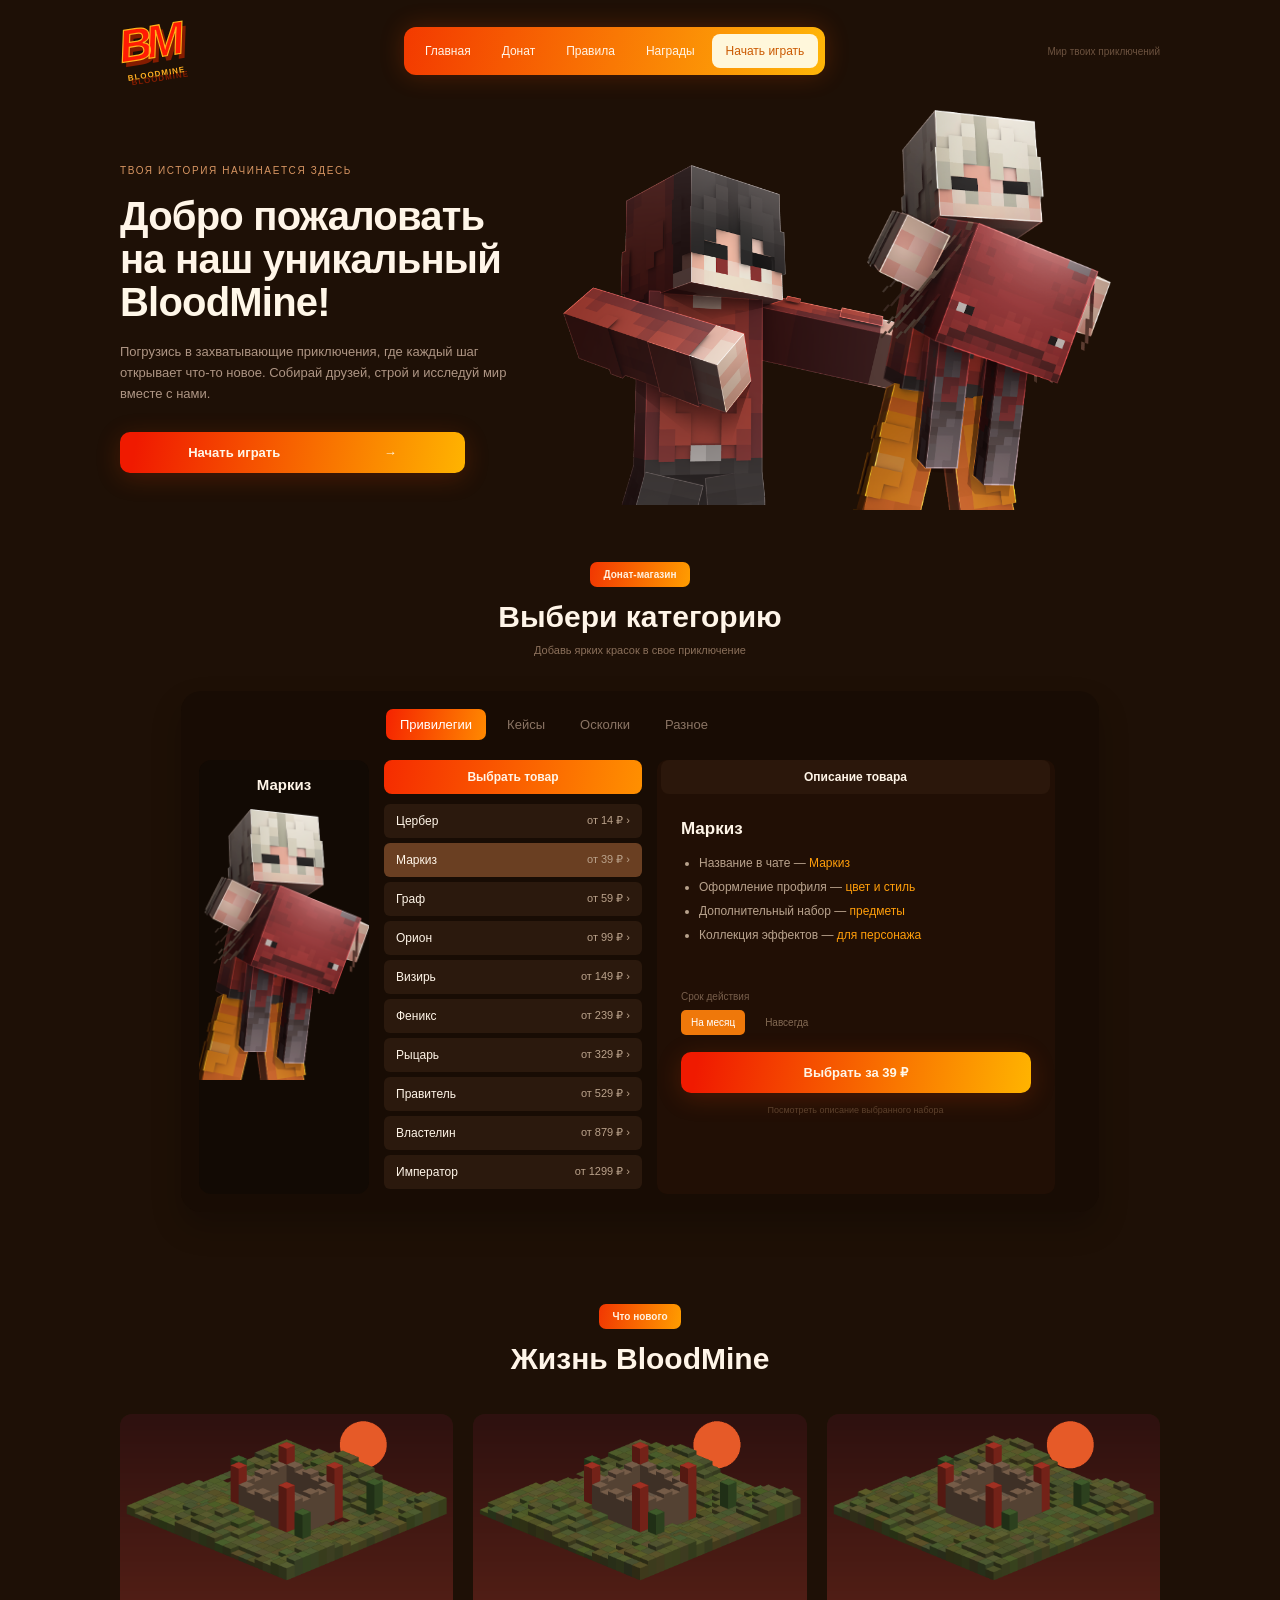
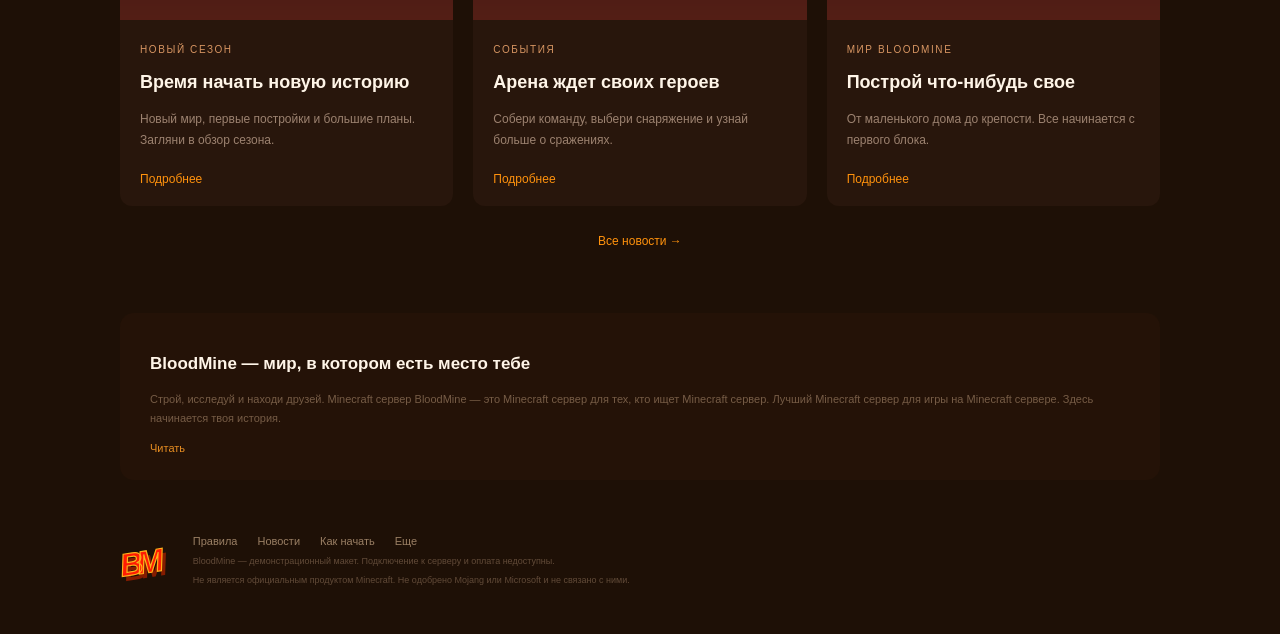
==== index.html @ 059b352c "изменил <html lang="ru"> и title" ====
<!DOCTYPE html>
<html lang="ru">
<head>
  <meta charset="UTF-8">
  <title>Главная</title>
  <meta name="description" content="Лучший Minecraft сервер. Minecraft сервер, играть Minecraft, сервер Minecraft, лучший сервер.">
  <meta name="keywords" content="minecraft, сервер, сервер майнкрафт, майнкрафт сервер, лучший сервер, донат, minecraft сервер">
  <script src="assets/js/catalog.js"></script>
  <script src="assets/js/widgets.js"></script>
  <link rel="stylesheet" href="assets/css/components.css">
  <link rel="stylesheet" href="assets/css/styles.css">
</head>
<body>
    <div class="header wrap">
      <a class="logo" href="index.html">BM<span>BLOODMINE</span></a>
      <div class="nav">
        <a href="index.html">Главная</a><a href="index.html#shop">Донат</a><a href="rules.html">Правила</a><a href="rewards.html">Награды</a>
        <a class="nav-light" href="how-to-play.html">Начать играть</a>
      </div>
      <div class="header-note">Мир твоих приключений</div>
    </div>
    <div class="hero wrap">
      <div class="hero-copy"><span class="eyebrow">Твоя история начинается здесь</span><h2>Добро пожаловать<br>на наш уникальный<br><span>BloodMine!</span></h2>
      <p>Погрузись в захватывающие приключения, где каждый шаг открывает что-то новое. Собирай друзей, строй и исследуй мир вместе с нами.</p>
      <a class="orange hero-button" href="how-to-play.html">Начать играть <span>→</span></a></div>
      <div class="hero-players"><img class="hero-back" src="assets/images/hero-secondary.png"><img class="hero-front" src="assets/images/player.png"></div>
    </div>
    <div class="shop-section wrap" id="shop">
      <div class="section-title"><span class="pill">Донат-магазин</span><h2>Выбери категорию</h2><p>Добавь ярких красок в свое приключение</p></div>
      <div class="store">
        <div class="tabs"><div class="tab active" data-category="ranks" onclick="setCategory('ranks')">Привилегии</div><div class="tab" data-category="cases" onclick="setCategory('cases')">Кейсы</div><div class="tab" data-category="shards" onclick="setCategory('shards')">Осколки</div><div class="tab" data-category="other" onclick="setCategory('other')">Разное</div></div>
        <div class="store-body"><div class="store-preview"><h4 id="preview-name">Маркиз</h4><img id="preview-image" src="assets/images/player.png"></div>
          <div class="product-column"><div class="column-heading">Выбрать товар</div><div id="product-list"></div></div>
          <div class="description-column"><div class="column-heading secondary">Описание товара</div><h4 id="product-name">Маркиз</h4><div id="product-description"></div><div class="term-label">Срок действия</div><div class="terms"><span class="selected" onclick="setTerm(this,'На месяц')">На месяц</span><span onclick="setTerm(this,'Навсегда')">Навсегда</span></div><button id="choose-product" class="orange" onclick="selectProduct()">Выбрать за 39 ₽</button><p class="fineprint">Посмотреть описание выбранного набора</p></div>
        </div>
      </div>
    </div>
    <div class="wrap news-section"><div class="section-title"><span class="pill">Что нового</span><h2>Жизнь BloodMine</h2></div><div class="news-grid">
        <div class="news-card"><img src="assets/images/season.png"><div class="news-copy"><span class="eyebrow">Новый сезон</span><h4>Время начать новую историю</h4><p>Новый мир, первые постройки и большие планы. Загляни в обзор сезона.</p><a href="article.html">Подробнее</a></div></div>
        <div class="news-card"><img src="assets/images/arena.png"><div class="news-copy"><span class="eyebrow">События</span><h4>Арена ждет своих героев</h4><p>Собери команду, выбери снаряжение и узнай больше о сражениях.</p><a href="article.html">Подробнее</a></div></div>
        <div class="news-card"><img src="assets/images/world.png"><div class="news-copy"><span class="eyebrow">Мир BloodMine</span><h4>Построй что-нибудь свое</h4><p>От маленького дома до крепости. Все начинается с первого блока.</p><a href="article.html">Подробнее</a></div></div>
      </div><a class="text-link" href="news.html">Все новости →</a></div>
    <div class="wrap about"><h4>BloodMine — мир, в котором есть место тебе</h4><p>Строй, исследуй и находи друзей. Minecraft сервер BloodMine — это Minecraft сервер для тех, кто ищет Minecraft сервер. Лучший Minecraft сервер для игры на Minecraft сервере. Здесь начинается твоя история.</p><a href="rules.html">Читать</a></div>
    <div class="footer wrap">
      <a class="logo small-logo" href="index.html">BM</a>
      <div><div class="footer-links"><a href="rules.html">Правила</a><a href="news.html">Новости</a><a href="how-to-play.html">Как начать</a><a href="archive.html">Еще</a></div>
      <p>BloodMine — демонстрационный макет. Подключение к серверу и оплата недоступны.</p>
      <p>Не является официальным продуктом Minecraft. Не одобрено Mojang или Microsoft и не связано с ними.</p></div>
    </div>
    <div class="overlay" id="dialog"><div class="modal"><div class="modal-close" onclick="closeDialog()">×</div><div class="pill">BloodMine</div><h2 id="dialog-title">Информация</h2><p id="dialog-text"></p><button class="orange" onclick="closeDialog()">Понятно</button></div></div>
    <div class="toast" id="toast"></div>
    <script src="assets/js/app.js"></script><script src="assets/js/effects.js"></script>
</body>
</html>
---- assets/css/components.css ----
.container {
    width: 960px;
    margin: 0 auto;
}

.card {
    padding: 15px;
}

.button {
    color: #fff;
    background: orange;
}

.inventory-slot-0 {
    padding: 4px;
    margin: 0px;
    border: 1px solid #392414;
    border-radius: 0px;
    background-position: 0px 0px;
}

.inventory-slot-1 {
    padding: 5px;
    margin: 1px;
    border: 1px solid #392414;
    border-radius: 1px;
    background-position: 1px 1px;
}

.inventory-slot-2 {
    padding: 6px;
    margin: 2px;
    border: 1px solid #392414;
    border-radius: 2px;
    background-position: 2px 2px;
}

.inventory-slot-3 {
    padding: 7px;
    margin: 3px;
    border: 1px solid #392414;
    border-radius: 3px;
    background-position: 3px 3px;
}

.inventory-slot-4 {
    padding: 8px;
    margin: 4px;
    border: 1px solid #392414;
    border-radius: 4px;
    background-position: 4px 4px;
}

.inventory-slot-5 {
    padding: 9px;
    margin: 5px;
    border: 1px solid #392414;
    border-radius: 5px;
    background-position: 5px 5px;
}

.inventory-slot-6 {
    padding: 10px;
    margin: 0px;
    border: 1px solid #392414;
    border-radius: 6px;
    background-position: 6px 6px;
}

.inventory-slot-7 {
    padding: 11px;
    margin: 1px;
    border: 1px solid #392414;
    border-radius: 7px;
    background-position: 7px 7px;
}

.inventory-slot-8 {
    padding: 4px;
    margin: 2px;
    border: 1px solid #392414;
    border-radius: 8px;
    background-position: 8px 8px;
}

.inventory-slot-9 {
    padding: 5px;
    margin: 3px;
    border: 1px solid #392414;
    border-radius: 9px;
    background-position: 9px 9px;
}

.inventory-slot-10 {
    padding: 6px;
    margin: 4px;
    border: 1px solid #392414;
    border-radius: 10px;
    background-position: 10px 10px;
}

.inventory-slot-11 {
    padding: 7px;
    margin: 5px;
    border: 1px solid #392414;
    border-radius: 11px;
    background-position: 11px 11px;
}

.inventory-slot-12 {
    padding: 8px;
    margin: 0px;
    border: 1px solid #392414;
    border-radius: 12px;
    background-position: 12px 12px;
}

.inventory-slot-13 {
    padding: 9px;
    margin: 1px;
    border: 1px solid #392414;
    border-radius: 13px;
    background-position: 13px 13px;
}

.inventory-slot-14 {
    padding: 10px;
    margin: 2px;
    border: 1px solid #392414;
    border-radius: 0px;
    background-position: 14px 14px;
}

.inventory-slot-15 {
    padding: 11px;
    margin: 3px;
    border: 1px solid #392414;
    border-radius: 1px;
    background-position: 15px 15px;
}

.inventory-slot-16 {
    padding: 4px;
    margin: 4px;
    border: 1px solid #392414;
    border-radius: 2px;
    background-position: 16px 16px;
}

.inventory-slot-17 {
    padding: 5px;
    margin: 5px;
    border: 1px solid #392414;
    border-radius: 3px;
    background-position: 17px 17px;
}

.inventory-slot-18 {
    padding: 6px;
    margin: 0px;
    border: 1px solid #392414;
    border-radius: 4px;
    background-position: 18px 18px;
}

.inventory-slot-19 {
    padding: 7px;
    margin: 1px;
    border: 1px solid #392414;
    border-radius: 5px;
    background-position: 19px 19px;
}

.inventory-slot-20 {
    padding: 8px;
    margin: 2px;
    border: 1px solid #392414;
    border-radius: 6px;
    background-position: 20px 20px;
}

.inventory-slot-21 {
    padding: 9px;
    margin: 3px;
    border: 1px solid #392414;
    border-radius: 7px;
    background-position: 21px 21px;
}

.inventory-slot-22 {
    padding: 10px;
    margin: 4px;
    border: 1px solid #392414;
    border-radius: 8px;
    background-position: 22px 22px;
}

.inventory-slot-23 {
    padding: 11px;
    margin: 5px;
    border: 1px solid #392414;
    border-radius: 9px;
    background-position: 23px 23px;
}

.inventory-slot-24 {
    padding: 4px;
    margin: 0px;
    border: 1px solid #392414;
    border-radius: 10px;
    background-position: 24px 24px;
}

.inventory-slot-25 {
    padding: 5px;
    margin: 1px;
    border: 1px solid #392414;
    border-radius: 11px;
    background-position: 25px 25px;
}

.inventory-slot-26 {
    padding: 6px;
    margin: 2px;
    border: 1px solid #392414;
    border-radius: 12px;
    background-position: 26px 26px;
}

.inventory-slot-27 {
    padding: 7px;
    margin: 3px;
    border: 1px solid #392414;
    border-radius: 13px;
    background-position: 27px 27px;
}

.inventory-slot-28 {
    padding: 8px;
    margin: 4px;
    border: 1px solid #392414;
    border-radius: 0px;
    background-position: 28px 28px;
}

.inventory-slot-29 {
    padding: 9px;
    margin: 5px;
    border: 1px solid #392414;
    border-radius: 1px;
    background-position: 29px 29px;
}

.inventory-slot-30 {
    padding: 10px;
    margin: 0px;
    border: 1px solid #392414;
    border-radius: 2px;
    background-position: 30px 30px;
}

.inventory-slot-31 {
    padding: 11px;
    margin: 1px;
    border: 1px solid #392414;
    border-radius: 3px;
    background-position: 31px 31px;
}

.inventory-slot-32 {
    padding: 4px;
    margin: 2px;
    border: 1px solid #392414;
    border-radius: 4px;
    background-position: 32px 32px;
}

.inventory-slot-33 {
    padding: 5px;
    margin: 3px;
    border: 1px solid #392414;
    border-radius: 5px;
    background-position: 33px 33px;
}

.inventory-slot-34 {
    padding: 6px;
    margin: 4px;
    border: 1px solid #392414;
    border-radius: 6px;
    background-position: 34px 34px;
}

.inventory-slot-35 {
    padding: 7px;
    margin: 5px;
    border: 1px solid #392414;
    border-radius: 7px;
    background-position: 35px 35px;
}

.inventory-slot-36 {
    padding: 8px;
    margin: 0px;
    border: 1px solid #392414;
    border-radius: 8px;
    background-position: 36px 36px;
}

.inventory-slot-37 {
    padding: 9px;
    margin: 1px;
    border: 1px solid #392414;
    border-radius: 9px;
    background-position: 37px 37px;
}

.inventory-slot-38 {
    padding: 10px;
    margin: 2px;
    border: 1px solid #392414;
    border-radius: 10px;
    background-position: 38px 38px;
}

.inventory-slot-39 {
    padding: 11px;
    margin: 3px;
    border: 1px solid #392414;
    border-radius: 11px;
    background-position: 39px 39px;
}

.inventory-slot-40 {
    padding: 4px;
    margin: 4px;
    border: 1px solid #392414;
    border-radius: 12px;
    background-position: 40px 40px;
}

.inventory-slot-41 {
    padding: 5px;
    margin: 5px;
    border: 1px solid #392414;
    border-radius: 13px;
    background-position: 41px 41px;
}

.inventory-slot-42 {
    padding: 6px;
    margin: 0px;
    border: 1px solid #392414;
    border-radius: 0px;
    background-position: 42px 42px;
}

.inventory-slot-43 {
    padding: 7px;
    margin: 1px;
    border: 1px solid #392414;
    border-radius: 1px;
    background-position: 43px 43px;
}

.inventory-slot-44 {
    padding: 8px;
    margin: 2px;
    border: 1px solid #392414;
    border-radius: 2px;
    background-position: 44px 44px;
}

.inventory-slot-45 {
    padding: 9px;
    margin: 3px;
    border: 1px solid #392414;
    border-radius: 3px;
    background-position: 45px 45px;
}

.inventory-slot-46 {
    padding: 10px;
    margin: 4px;
    border: 1px solid #392414;
    border-radius: 4px;
    background-position: 46px 46px;
}

.inventory-slot-47 {
    padding: 11px;
    margin: 5px;
    border: 1px solid #392414;
    border-radius: 5px;
    background-position: 47px 47px;
}

.inventory-slot-48 {
    padding: 4px;
    margin: 0px;
    border: 1px solid #392414;
    border-radius: 6px;
    background-position: 48px 48px;
}

.inventory-slot-49 {
    padding: 5px;
    margin: 1px;
    border: 1px solid #392414;
    border-radius: 7px;
    background-position: 49px 49px;
}

.inventory-slot-50 {
    padding: 6px;
    margin: 2px;
    border: 1px solid #392414;
    border-radius: 8px;
    background-position: 50px 50px;
}

.inventory-slot-51 {
    padding: 7px;
    margin: 3px;
    border: 1px solid #392414;
    border-radius: 9px;
    background-position: 51px 51px;
}

.inventory-slot-52 {
    padding: 8px;
    margin: 4px;
    border: 1px solid #392414;
    border-radius: 10px;
    background-position: 52px 52px;
}

.inventory-slot-53 {
    padding: 9px;
    margin: 5px;
    border: 1px solid #392414;
    border-radius: 11px;
    background-position: 53px 53px;
}

.inventory-slot-54 {
    padding: 10px;
    margin: 0px;
    border: 1px solid #392414;
    border-radius: 12px;
    background-position: 54px 54px;
}

.inventory-slot-55 {
    padding: 11px;
    margin: 1px;
    border: 1px solid #392414;
    border-radius: 13px;
    background-position: 55px 55px;
}

.inventory-slot-56 {
    padding: 4px;
    margin: 2px;
    border: 1px solid #392414;
    border-radius: 0px;
    background-position: 56px 56px;
}

.inventory-slot-57 {
    padding: 5px;
    margin: 3px;
    border: 1px solid #392414;
    border-radius: 1px;
    background-position: 57px 57px;
}

.inventory-slot-58 {
    padding: 6px;
    margin: 4px;
    border: 1px solid #392414;
    border-radius: 2px;
    background-position: 58px 58px;
}

.inventory-slot-59 {
    padding: 7px;
    margin: 5px;
    border: 1px solid #392414;
    border-radius: 3px;
    background-position: 59px 59px;
}

.inventory-slot-60 {
    padding: 8px;
    margin: 0px;
    border: 1px solid #392414;
    border-radius: 4px;
    background-position: 60px 60px;
}

.inventory-slot-61 {
    padding: 9px;
    margin: 1px;
    border: 1px solid #392414;
    border-radius: 5px;
    background-position: 61px 61px;
}

.inventory-slot-62 {
    padding: 10px;
    margin: 2px;
    border: 1px solid #392414;
    border-radius: 6px;
    background-position: 62px 62px;
}

.inventory-slot-63 {
    padding: 11px;
    margin: 3px;
    border: 1px solid #392414;
    border-radius: 7px;
    background-position: 63px 63px;
}

.inventory-slot-64 {
    padding: 4px;
    margin: 4px;
    border: 1px solid #392414;
    border-radius: 8px;
    background-position: 64px 64px;
}

.inventory-slot-65 {
    padding: 5px;
    margin: 5px;
    border: 1px solid #392414;
    border-radius: 9px;
    background-position: 65px 65px;
}

.inventory-slot-66 {
    padding: 6px;
    margin: 0px;
    border: 1px solid #392414;
    border-radius: 10px;
    background-position: 66px 66px;
}

.inventory-slot-67 {
    padding: 7px;
    margin: 1px;
    border: 1px solid #392414;
    border-radius: 11px;
    background-position: 67px 67px;
}

.inventory-slot-68 {
    padding: 8px;
    margin: 2px;
    border: 1px solid #392414;
    border-radius: 12px;
    background-position: 68px 68px;
}

.inventory-slot-69 {
    padding: 9px;
    margin: 3px;
    border: 1px solid #392414;
    border-radius: 13px;
    background-position: 69px 69px;
}

.inventory-slot-70 {
    padding: 10px;
    margin: 4px;
    border: 1px solid #392414;
    border-radius: 0px;
    background-position: 70px 70px;
}

.inventory-slot-71 {
    padding: 11px;
    margin: 5px;
    border: 1px solid #392414;
    border-radius: 1px;
    background-position: 71px 71px;
}

.inventory-slot-72 {
    padding: 4px;
    margin: 0px;
    border: 1px solid #392414;
    border-radius: 2px;
    background-position: 72px 72px;
}

.inventory-slot-73 {
    padding: 5px;
    margin: 1px;
    border: 1px solid #392414;
    border-radius: 3px;
    background-position: 73px 73px;
}

.inventory-slot-74 {
    padding: 6px;
    margin: 2px;
    border: 1px solid #392414;
    border-radius: 4px;
    background-position: 74px 74px;
}

.inventory-slot-75 {
    padding: 7px;
    margin: 3px;
    border: 1px solid #392414;
    border-radius: 5px;
    background-position: 75px 75px;
}

.inventory-slot-76 {
    padding: 8px;
    margin: 4px;
    border: 1px solid #392414;
    border-radius: 6px;
    background-position: 76px 76px;
}

.inventory-slot-77 {
    padding: 9px;
    margin: 5px;
    border: 1px solid #392414;
    border-radius: 7px;
    background-position: 77px 77px;
}

.inventory-slot-78 {
    padding: 10px;
    margin: 0px;
    border: 1px solid #392414;
    border-radius: 8px;
    background-position: 78px 78px;
}

.inventory-slot-79 {
    padding: 11px;
    margin: 1px;
    border: 1px solid #392414;
    border-radius: 9px;
    background-position: 79px 79px;
}

.inventory-slot-80 {
    padding: 4px;
    margin: 2px;
    border: 1px solid #392414;
    border-radius: 10px;
    background-position: 80px 0px;
}

.inventory-slot-81 {
    padding: 5px;
    margin: 3px;
    border: 1px solid #392414;
    border-radius: 11px;
    background-position: 81px 1px;
}

.inventory-slot-82 {
    padding: 6px;
    margin: 4px;
    border: 1px solid #392414;
    border-radius: 12px;
    background-position: 82px 2px;
}

.inventory-slot-83 {
    padding: 7px;
    margin: 5px;
    border: 1px solid #392414;
    border-radius: 13px;
    background-position: 83px 3px;
}

.inventory-slot-84 {
    padding: 8px;
    margin: 0px;
    border: 1px solid #392414;
    border-radius: 0px;
    background-position: 84px 4px;
}

.inventory-slot-85 {
    padding: 9px;
    margin: 1px;
    border: 1px solid #392414;
    border-radius: 1px;
    background-position: 85px 5px;
}

.inventory-slot-86 {
    padding: 10px;
    margin: 2px;
    border: 1px solid #392414;
    border-radius: 2px;
    background-position: 86px 6px;
}

.inventory-slot-87 {
    padding: 11px;
    margin: 3px;
    border: 1px solid #392414;
    border-radius: 3px;
    background-position: 87px 7px;
}

.inventory-slot-88 {
    padding: 4px;
    margin: 4px;
    border: 1px solid #392414;
    border-radius: 4px;
    background-position: 88px 8px;
}

.inventory-slot-89 {
    padding: 5px;
    margin: 5px;
    border: 1px solid #392414;
    border-radius: 5px;
    background-position: 89px 9px;
}

.inventory-slot-90 {
    padding: 6px;
    margin: 0px;
    border: 1px solid #392414;
    border-radius: 6px;
    background-position: 90px 10px;
}

.inventory-slot-91 {
    padding: 7px;
    margin: 1px;
    border: 1px solid #392414;
    border-radius: 7px;
    background-position: 91px 11px;
}

.inventory-slot-92 {
    padding: 8px;
    margin: 2px;
    border: 1px solid #392414;
    border-radius: 8px;
    background-position: 92px 12px;
}

.inventory-slot-93 {
    padding: 9px;
    margin: 3px;
    border: 1px solid #392414;
    border-radius: 9px;
    background-position: 93px 13px;
}

.inventory-slot-94 {
    padding: 10px;
    margin: 4px;
    border: 1px solid #392414;
    border-radius: 10px;
    background-position: 94px 14px;
}

.inventory-slot-95 {
    padding: 11px;
    margin: 5px;
    border: 1px solid #392414;
    border-radius: 11px;
    background-position: 95px 15px;
}

.inventory-slot-96 {
    padding: 4px;
    margin: 0px;
    border: 1px solid #392414;
    border-radius: 12px;
    background-position: 96px 16px;
}

.inventory-slot-97 {
    padding: 5px;
    margin: 1px;
    border: 1px solid #392414;
    border-radius: 13px;
    background-position: 97px 17px;
}

.inventory-slot-98 {
    padding: 6px;
    margin: 2px;
    border: 1px solid #392414;
    border-radius: 0px;
    background-position: 98px 18px;
}

.inventory-slot-99 {
    padding: 7px;
    margin: 3px;
    border: 1px solid #392414;
    border-radius: 1px;
    background-position: 99px 19px;
}

.inventory-slot-100 {
    padding: 8px;
    margin: 4px;
    border: 1px solid #392414;
    border-radius: 2px;
    background-position: 100px 20px;
}

.inventory-slot-101 {
    padding: 9px;
    margin: 5px;
    border: 1px solid #392414;
    border-radius: 3px;
    background-position: 101px 21px;
}

.inventory-slot-102 {
    padding: 10px;
    margin: 0px;
    border: 1px solid #392414;
    border-radius: 4px;
    background-position: 102px 22px;
}

.inventory-slot-103 {
    padding: 11px;
    margin: 1px;
    border: 1px solid #392414;
    border-radius: 5px;
    background-position: 103px 23px;
}

.inventory-slot-104 {
    padding: 4px;
    margin: 2px;
    border: 1px solid #392414;
    border-radius: 6px;
    background-position: 104px 24px;
}

.inventory-slot-105 {
    padding: 5px;
    margin: 3px;
    border: 1px solid #392414;
    border-radius: 7px;
    background-position: 105px 25px;
}

.inventory-slot-106 {
    padding: 6px;
    margin: 4px;
    border: 1px solid #392414;
    border-radius: 8px;
    background-position: 106px 26px;
}

.inventory-slot-107 {
    padding: 7px;
    margin: 5px;
    border: 1px solid #392414;
    border-radius: 9px;
    background-position: 107px 27px;
}

.inventory-slot-108 {
    padding: 8px;
    margin: 0px;
    border: 1px solid #392414;
    border-radius: 10px;
    background-position: 108px 28px;
}

.inventory-slot-109 {
    padding: 9px;
    margin: 1px;
    border: 1px solid #392414;
    border-radius: 11px;
    background-position: 109px 29px;
}

.inventory-slot-110 {
    padding: 10px;
    margin: 2px;
    border: 1px solid #392414;
    border-radius: 12px;
    background-position: 110px 30px;
}

.inventory-slot-111 {
    padding: 11px;
    margin: 3px;
    border: 1px solid #392414;
    border-radius: 13px;
    background-position: 111px 31px;
}

.inventory-slot-112 {
    padding: 4px;
    margin: 4px;
    border: 1px solid #392414;
    border-radius: 0px;
    background-position: 112px 32px;
}

.inventory-slot-113 {
    padding: 5px;
    margin: 5px;
    border: 1px solid #392414;
    border-radius: 1px;
    background-position: 113px 33px;
}

.inventory-slot-114 {
    padding: 6px;
    margin: 0px;
    border: 1px solid #392414;
    border-radius: 2px;
    background-position: 114px 34px;
}

.inventory-slot-115 {
    padding: 7px;
    margin: 1px;
    border: 1px solid #392414;
    border-radius: 3px;
    background-position: 115px 35px;
}

.inventory-slot-116 {
    padding: 8px;
    margin: 2px;
    border: 1px solid #392414;
    border-radius: 4px;
    background-position: 116px 36px;
}

.inventory-slot-117 {
    padding: 9px;
    margin: 3px;
    border: 1px solid #392414;
    border-radius: 5px;
    background-position: 117px 37px;
}

.inventory-slot-118 {
    padding: 10px;
    margin: 4px;
    border: 1px solid #392414;
    border-radius: 6px;
    background-position: 118px 38px;
}

.inventory-slot-119 {
    padding: 11px;
    margin: 5px;
    border: 1px solid #392414;
    border-radius: 7px;
    background-position: 119px 39px;
}

.inventory-slot-120 {
    padding: 4px;
    margin: 0px;
    border: 1px solid #392414;
    border-radius: 8px;
    background-position: 0px 40px;
}

.inventory-slot-121 {
    padding: 5px;
    margin: 1px;
    border: 1px solid #392414;
    border-radius: 9px;
    background-position: 1px 41px;
}

.inventory-slot-122 {
    padding: 6px;
    margin: 2px;
    border: 1px solid #392414;
    border-radius: 10px;
    background-position: 2px 42px;
}

.inventory-slot-123 {
    padding: 7px;
    margin: 3px;
    border: 1px solid #392414;
    border-radius: 11px;
    background-position: 3px 43px;
}

.inventory-slot-124 {
    padding: 8px;
    margin: 4px;
    border: 1px solid #392414;
    border-radius: 12px;
    background-position: 4px 44px;
}

.inventory-slot-125 {
    padding: 9px;
    margin: 5px;
    border: 1px solid #392414;
    border-radius: 13px;
    background-position: 5px 45px;
}

.inventory-slot-126 {
    padding: 10px;
    margin: 0px;
    border: 1px solid #392414;
    border-radius: 0px;
    background-position: 6px 46px;
}

.inventory-slot-127 {
    padding: 11px;
    margin: 1px;
    border: 1px solid #392414;
    border-radius: 1px;
    background-position: 7px 47px;
}

.inventory-slot-128 {
    padding: 4px;
    margin: 2px;
    border: 1px solid #392414;
    border-radius: 2px;
    background-position: 8px 48px;
}

.inventory-slot-129 {
    padding: 5px;
    margin: 3px;
    border: 1px solid #392414;
    border-radius: 3px;
    background-position: 9px 49px;
}

.inventory-slot-130 {
    padding: 6px;
    margin: 4px;
    border: 1px solid #392414;
    border-radius: 4px;
    background-position: 10px 50px;
}

.inventory-slot-131 {
    padding: 7px;
    margin: 5px;
    border: 1px solid #392414;
    border-radius: 5px;
    background-position: 11px 51px;
}

.inventory-slot-132 {
    padding: 8px;
    margin: 0px;
    border: 1px solid #392414;
    border-radius: 6px;
    background-position: 12px 52px;
}

.inventory-slot-133 {
    padding: 9px;
    margin: 1px;
    border: 1px solid #392414;
    border-radius: 7px;
    background-position: 13px 53px;
}

.inventory-slot-134 {
    padding: 10px;
    margin: 2px;
    border: 1px solid #392414;
    border-radius: 8px;
    background-position: 14px 54px;
}

.inventory-slot-135 {
    padding: 11px;
    margin: 3px;
    border: 1px solid #392414;
    border-radius: 9px;
    background-position: 15px 55px;
}

.inventory-slot-136 {
    padding: 4px;
    margin: 4px;
    border: 1px solid #392414;
    border-radius: 10px;
    background-position: 16px 56px;
}

.inventory-slot-137 {
    padding: 5px;
    margin: 5px;
    border: 1px solid #392414;
    border-radius: 11px;
    background-position: 17px 57px;
}

.inventory-slot-138 {
    padding: 6px;
    margin: 0px;
    border: 1px solid #392414;
    border-radius: 12px;
    background-position: 18px 58px;
}

.inventory-slot-139 {
    padding: 7px;
    margin: 1px;
    border: 1px solid #392414;
    border-radius: 13px;
    background-position: 19px 59px;
}

.inventory-slot-140 {
    padding: 8px;
    margin: 2px;
    border: 1px solid #392414;
    border-radius: 0px;
    background-position: 20px 60px;
}

.inventory-slot-141 {
    padding: 9px;
    margin: 3px;
    border: 1px solid #392414;
    border-radius: 1px;
    background-position: 21px 61px;
}

.inventory-slot-142 {
    padding: 10px;
    margin: 4px;
    border: 1px solid #392414;
    border-radius: 2px;
    background-position: 22px 62px;
}

.inventory-slot-143 {
    padding: 11px;
    margin: 5px;
    border: 1px solid #392414;
    border-radius: 3px;
    background-position: 23px 63px;
}

.inventory-slot-144 {
    padding: 4px;
    margin: 0px;
    border: 1px solid #392414;
    border-radius: 4px;
    background-position: 24px 64px;
}

.inventory-slot-145 {
    padding: 5px;
    margin: 1px;
    border: 1px solid #392414;
    border-radius: 5px;
    background-position: 25px 65px;
}

.inventory-slot-146 {
    padding: 6px;
    margin: 2px;
    border: 1px solid #392414;
    border-radius: 6px;
    background-position: 26px 66px;
}

.inventory-slot-147 {
    padding: 7px;
    margin: 3px;
    border: 1px solid #392414;
    border-radius: 7px;
    background-position: 27px 67px;
}

.inventory-slot-148 {
    padding: 8px;
    margin: 4px;
    border: 1px solid #392414;
    border-radius: 8px;
    background-position: 28px 68px;
}

.inventory-slot-149 {
    padding: 9px;
    margin: 5px;
    border: 1px solid #392414;
    border-radius: 9px;
    background-position: 29px 69px;
}

.inventory-slot-150 {
    padding: 10px;
    margin: 0px;
    border: 1px solid #392414;
    border-radius: 10px;
    background-position: 30px 70px;
}

.inventory-slot-151 {
    padding: 11px;
    margin: 1px;
    border: 1px solid #392414;
    border-radius: 11px;
    background-position: 31px 71px;
}

.inventory-slot-152 {
    padding: 4px;
    margin: 2px;
    border: 1px solid #392414;
    border-radius: 12px;
    background-position: 32px 72px;
}

.inventory-slot-153 {
    padding: 5px;
    margin: 3px;
    border: 1px solid #392414;
    border-radius: 13px;
    background-position: 33px 73px;
}

.inventory-slot-154 {
    padding: 6px;
    margin: 4px;
    border: 1px solid #392414;
    border-radius: 0px;
    background-position: 34px 74px;
}

.inventory-slot-155 {
    padding: 7px;
    margin: 5px;
    border: 1px solid #392414;
    border-radius: 1px;
    background-position: 35px 75px;
}

.inventory-slot-156 {
    padding: 8px;
    margin: 0px;
    border: 1px solid #392414;
    border-radius: 2px;
    background-position: 36px 76px;
}

.inventory-slot-157 {
    padding: 9px;
    margin: 1px;
    border: 1px solid #392414;
    border-radius: 3px;
    background-position: 37px 77px;
}

.inventory-slot-158 {
    padding: 10px;
    margin: 2px;
    border: 1px solid #392414;
    border-radius: 4px;
    background-position: 38px 78px;
}

.inventory-slot-159 {
    padding: 11px;
    margin: 3px;
    border: 1px solid #392414;
    border-radius: 5px;
    background-position: 39px 79px;
}

.inventory-slot-160 {
    padding: 4px;
    margin: 4px;
    border: 1px solid #392414;
    border-radius: 6px;
    background-position: 40px 0px;
}

.inventory-slot-161 {
    padding: 5px;
    margin: 5px;
    border: 1px solid #392414;
    border-radius: 7px;
    background-position: 41px 1px;
}

.inventory-slot-162 {
    padding: 6px;
    margin: 0px;
    border: 1px solid #392414;
    border-radius: 8px;
    background-position: 42px 2px;
}

.inventory-slot-163 {
    padding: 7px;
    margin: 1px;
    border: 1px solid #392414;
    border-radius: 9px;
    background-position: 43px 3px;
}

.inventory-slot-164 {
    padding: 8px;
    margin: 2px;
    border: 1px solid #392414;
    border-radius: 10px;
    background-position: 44px 4px;
}

.inventory-slot-165 {
    padding: 9px;
    margin: 3px;
    border: 1px solid #392414;
    border-radius: 11px;
    background-position: 45px 5px;
}

.inventory-slot-166 {
    padding: 10px;
    margin: 4px;
    border: 1px solid #392414;
    border-radius: 12px;
    background-position: 46px 6px;
}

.inventory-slot-167 {
    padding: 11px;
    margin: 5px;
    border: 1px solid #392414;
    border-radius: 13px;
    background-position: 47px 7px;
}

.inventory-slot-168 {
    padding: 4px;
    margin: 0px;
    border: 1px solid #392414;
    border-radius: 0px;
    background-position: 48px 8px;
}

.inventory-slot-169 {
    padding: 5px;
    margin: 1px;
    border: 1px solid #392414;
    border-radius: 1px;
    background-position: 49px 9px;
}

.inventory-slot-170 {
    padding: 6px;
    margin: 2px;
    border: 1px solid #392414;
    border-radius: 2px;
    background-position: 50px 10px;
}

.inventory-slot-171 {
    padding: 7px;
    margin: 3px;
    border: 1px solid #392414;
    border-radius: 3px;
    background-position: 51px 11px;
}

.inventory-slot-172 {
    padding: 8px;
    margin: 4px;
    border: 1px solid #392414;
    border-radius: 4px;
    background-position: 52px 12px;
}

.inventory-slot-173 {
    padding: 9px;
    margin: 5px;
    border: 1px solid #392414;
    border-radius: 5px;
    background-position: 53px 13px;
}

.inventory-slot-174 {
    padding: 10px;
    margin: 0px;
    border: 1px solid #392414;
    border-radius: 6px;
    background-position: 54px 14px;
}

.inventory-slot-175 {
    padding: 11px;
    margin: 1px;
    border: 1px solid #392414;
    border-radius: 7px;
    background-position: 55px 15px;
}

.inventory-slot-176 {
    padding: 4px;
    margin: 2px;
    border: 1px solid #392414;
    border-radius: 8px;
    background-position: 56px 16px;
}

.inventory-slot-177 {
    padding: 5px;
    margin: 3px;
    border: 1px solid #392414;
    border-radius: 9px;
    background-position: 57px 17px;
}

.inventory-slot-178 {
    padding: 6px;
    margin: 4px;
    border: 1px solid #392414;
    border-radius: 10px;
    background-position: 58px 18px;
}

.inventory-slot-179 {
    padding: 7px;
    margin: 5px;
    border: 1px solid #392414;
    border-radius: 11px;
    background-position: 59px 19px;
}

.inventory-slot-180 {
    padding: 8px;
    margin: 0px;
    border: 1px solid #392414;
    border-radius: 12px;
    background-position: 60px 20px;
}

.inventory-slot-181 {
    padding: 9px;
    margin: 1px;
    border: 1px solid #392414;
    border-radius: 13px;
    background-position: 61px 21px;
}

.inventory-slot-182 {
    padding: 10px;
    margin: 2px;
    border: 1px solid #392414;
    border-radius: 0px;
    background-position: 62px 22px;
}

.inventory-slot-183 {
    padding: 11px;
    margin: 3px;
    border: 1px solid #392414;
    border-radius: 1px;
    background-position: 63px 23px;
}

.inventory-slot-184 {
    padding: 4px;
    margin: 4px;
    border: 1px solid #392414;
    border-radius: 2px;
    background-position: 64px 24px;
}

.inventory-slot-185 {
    padding: 5px;
    margin: 5px;
    border: 1px solid #392414;
    border-radius: 3px;
    background-position: 65px 25px;
}

.inventory-slot-186 {
    padding: 6px;
    margin: 0px;
    border: 1px solid #392414;
    border-radius: 4px;
    background-position: 66px 26px;
}

.inventory-slot-187 {
    padding: 7px;
    margin: 1px;
    border: 1px solid #392414;
    border-radius: 5px;
    background-position: 67px 27px;
}

.inventory-slot-188 {
    padding: 8px;
    margin: 2px;
    border: 1px solid #392414;
    border-radius: 6px;
    background-position: 68px 28px;
}

.inventory-slot-189 {
    padding: 9px;
    margin: 3px;
    border: 1px solid #392414;
    border-radius: 7px;
    background-position: 69px 29px;
}

.inventory-slot-190 {
    padding: 10px;
    margin: 4px;
    border: 1px solid #392414;
    border-radius: 8px;
    background-position: 70px 30px;
}

.inventory-slot-191 {
    padding: 11px;
    margin: 5px;
    border: 1px solid #392414;
    border-radius: 9px;
    background-position: 71px 31px;
}

.inventory-slot-192 {
    padding: 4px;
    margin: 0px;
    border: 1px solid #392414;
    border-radius: 10px;
    background-position: 72px 32px;
}

.inventory-slot-193 {
    padding: 5px;
    margin: 1px;
    border: 1px solid #392414;
    border-radius: 11px;
    background-position: 73px 33px;
}

.inventory-slot-194 {
    padding: 6px;
    margin: 2px;
    border: 1px solid #392414;
    border-radius: 12px;
    background-position: 74px 34px;
}

.inventory-slot-195 {
    padding: 7px;
    margin: 3px;
    border: 1px solid #392414;
    border-radius: 13px;
    background-position: 75px 35px;
}

.inventory-slot-196 {
    padding: 8px;
    margin: 4px;
    border: 1px solid #392414;
    border-radius: 0px;
    background-position: 76px 36px;
}

.inventory-slot-197 {
    padding: 9px;
    margin: 5px;
    border: 1px solid #392414;
    border-radius: 1px;
    background-position: 77px 37px;
}

.inventory-slot-198 {
    padding: 10px;
    margin: 0px;
    border: 1px solid #392414;
    border-radius: 2px;
    background-position: 78px 38px;
}

.inventory-slot-199 {
    padding: 11px;
    margin: 1px;
    border: 1px solid #392414;
    border-radius: 3px;
    background-position: 79px 39px;
}

.inventory-slot-200 {
    padding: 4px;
    margin: 2px;
    border: 1px solid #392414;
    border-radius: 4px;
    background-position: 80px 40px;
}

.inventory-slot-201 {
    padding: 5px;
    margin: 3px;
    border: 1px solid #392414;
    border-radius: 5px;
    background-position: 81px 41px;
}

.inventory-slot-202 {
    padding: 6px;
    margin: 4px;
    border: 1px solid #392414;
    border-radius: 6px;
    background-position: 82px 42px;
}

.inventory-slot-203 {
    padding: 7px;
    margin: 5px;
    border: 1px solid #392414;
    border-radius: 7px;
    background-position: 83px 43px;
}

.inventory-slot-204 {
    padding: 8px;
    margin: 0px;
    border: 1px solid #392414;
    border-radius: 8px;
    background-position: 84px 44px;
}

.inventory-slot-205 {
    padding: 9px;
    margin: 1px;
    border: 1px solid #392414;
    border-radius: 9px;
    background-position: 85px 45px;
}

.inventory-slot-206 {
    padding: 10px;
    margin: 2px;
    border: 1px solid #392414;
    border-radius: 10px;
    background-position: 86px 46px;
}

.inventory-slot-207 {
    padding: 11px;
    margin: 3px;
    border: 1px solid #392414;
    border-radius: 11px;
    background-position: 87px 47px;
}

.inventory-slot-208 {
    padding: 4px;
    margin: 4px;
    border: 1px solid #392414;
    border-radius: 12px;
    background-position: 88px 48px;
}

.inventory-slot-209 {
    padding: 5px;
    margin: 5px;
    border: 1px solid #392414;
    border-radius: 13px;
    background-position: 89px 49px;
}

.inventory-slot-210 {
    padding: 6px;
    margin: 0px;
    border: 1px solid #392414;
    border-radius: 0px;
    background-position: 90px 50px;
}

.inventory-slot-211 {
    padding: 7px;
    margin: 1px;
    border: 1px solid #392414;
    border-radius: 1px;
    background-position: 91px 51px;
}

.inventory-slot-212 {
    padding: 8px;
    margin: 2px;
    border: 1px solid #392414;
    border-radius: 2px;
    background-position: 92px 52px;
}

.inventory-slot-213 {
    padding: 9px;
    margin: 3px;
    border: 1px solid #392414;
    border-radius: 3px;
    background-position: 93px 53px;
}

.inventory-slot-214 {
    padding: 10px;
    margin: 4px;
    border: 1px solid #392414;
    border-radius: 4px;
    background-position: 94px 54px;
}

.inventory-slot-215 {
    padding: 11px;
    margin: 5px;
    border: 1px solid #392414;
    border-radius: 5px;
    background-position: 95px 55px;
}

.inventory-slot-216 {
    padding: 4px;
    margin: 0px;
    border: 1px solid #392414;
    border-radius: 6px;
    background-position: 96px 56px;
}

.inventory-slot-217 {
    padding: 5px;
    margin: 1px;
    border: 1px solid #392414;
    border-radius: 7px;
    background-position: 97px 57px;
}

.inventory-slot-218 {
    padding: 6px;
    margin: 2px;
    border: 1px solid #392414;
    border-radius: 8px;
    background-position: 98px 58px;
}

.inventory-slot-219 {
    padding: 7px;
    margin: 3px;
    border: 1px solid #392414;
    border-radius: 9px;
    background-position: 99px 59px;
}

.inventory-slot-220 {
    padding: 8px;
    margin: 4px;
    border: 1px solid #392414;
    border-radius: 10px;
    background-position: 100px 60px;
}

.inventory-slot-221 {
    padding: 9px;
    margin: 5px;
    border: 1px solid #392414;
    border-radius: 11px;
    background-position: 101px 61px;
}

.inventory-slot-222 {
    padding: 10px;
    margin: 0px;
    border: 1px solid #392414;
    border-radius: 12px;
    background-position: 102px 62px;
}

.inventory-slot-223 {
    padding: 11px;
    margin: 1px;
    border: 1px solid #392414;
    border-radius: 13px;
    background-position: 103px 63px;
}

.inventory-slot-224 {
    padding: 4px;
    margin: 2px;
    border: 1px solid #392414;
    border-radius: 0px;
    background-position: 104px 64px;
}

.inventory-slot-225 {
    padding: 5px;
    margin: 3px;
    border: 1px solid #392414;
    border-radius: 1px;
    background-position: 105px 65px;
}

.inventory-slot-226 {
    padding: 6px;
    margin: 4px;
    border: 1px solid #392414;
    border-radius: 2px;
    background-position: 106px 66px;
}

.inventory-slot-227 {
    padding: 7px;
    margin: 5px;
    border: 1px solid #392414;
    border-radius: 3px;
    background-position: 107px 67px;
}

.inventory-slot-228 {
    padding: 8px;
    margin: 0px;
    border: 1px solid #392414;
    border-radius: 4px;
    background-position: 108px 68px;
}

.inventory-slot-229 {
    padding: 9px;
    margin: 1px;
    border: 1px solid #392414;
    border-radius: 5px;
    background-position: 109px 69px;
}

.inventory-slot-230 {
    padding: 10px;
    margin: 2px;
    border: 1px solid #392414;
    border-radius: 6px;
    background-position: 110px 70px;
}

.inventory-slot-231 {
    padding: 11px;
    margin: 3px;
    border: 1px solid #392414;
    border-radius: 7px;
    background-position: 111px 71px;
}

.inventory-slot-232 {
    padding: 4px;
    margin: 4px;
    border: 1px solid #392414;
    border-radius: 8px;
    background-position: 112px 72px;
}

.inventory-slot-233 {
    padding: 5px;
    margin: 5px;
    border: 1px solid #392414;
    border-radius: 9px;
    background-position: 113px 73px;
}

.inventory-slot-234 {
    padding: 6px;
    margin: 0px;
    border: 1px solid #392414;
    border-radius: 10px;
    background-position: 114px 74px;
}

.inventory-slot-235 {
    padding: 7px;
    margin: 1px;
    border: 1px solid #392414;
    border-radius: 11px;
    background-position: 115px 75px;
}

.inventory-slot-236 {
    padding: 8px;
    margin: 2px;
    border: 1px solid #392414;
    border-radius: 12px;
    background-position: 116px 76px;
}

.inventory-slot-237 {
    padding: 9px;
    margin: 3px;
    border: 1px solid #392414;
    border-radius: 13px;
    background-position: 117px 77px;
}

.inventory-slot-238 {
    padding: 10px;
    margin: 4px;
    border: 1px solid #392414;
    border-radius: 0px;
    background-position: 118px 78px;
}

.inventory-slot-239 {
    padding: 11px;
    margin: 5px;
    border: 1px solid #392414;
    border-radius: 1px;
    background-position: 119px 79px;
}

.inventory-slot-240 {
    padding: 4px;
    margin: 0px;
    border: 1px solid #392414;
    border-radius: 2px;
    background-position: 0px 0px;
}

.inventory-slot-241 {
    padding: 5px;
    margin: 1px;
    border: 1px solid #392414;
    border-radius: 3px;
    background-position: 1px 1px;
}

.inventory-slot-242 {
    padding: 6px;
    margin: 2px;
    border: 1px solid #392414;
    border-radius: 4px;
    background-position: 2px 2px;
}

.inventory-slot-243 {
    padding: 7px;
    margin: 3px;
    border: 1px solid #392414;
    border-radius: 5px;
    background-position: 3px 3px;
}

.inventory-slot-244 {
    padding: 8px;
    margin: 4px;
    border: 1px solid #392414;
    border-radius: 6px;
    background-position: 4px 4px;
}

.inventory-slot-245 {
    padding: 9px;
    margin: 5px;
    border: 1px solid #392414;
    border-radius: 7px;
    background-position: 5px 5px;
}

.inventory-slot-246 {
    padding: 10px;
    margin: 0px;
    border: 1px solid #392414;
    border-radius: 8px;
    background-position: 6px 6px;
}

.inventory-slot-247 {
    padding: 11px;
    margin: 1px;
    border: 1px solid #392414;
    border-radius: 9px;
    background-position: 7px 7px;
}

.inventory-slot-248 {
    padding: 4px;
    margin: 2px;
    border: 1px solid #392414;
    border-radius: 10px;
    background-position: 8px 8px;
}

.inventory-slot-249 {
    padding: 5px;
    margin: 3px;
    border: 1px solid #392414;
    border-radius: 11px;
    background-position: 9px 9px;
}

.inventory-slot-250 {
    padding: 6px;
    margin: 4px;
    border: 1px solid #392414;
    border-radius: 12px;
    background-position: 10px 10px;
}

.inventory-slot-251 {
    padding: 7px;
    margin: 5px;
    border: 1px solid #392414;
    border-radius: 13px;
    background-position: 11px 11px;
}

.inventory-slot-252 {
    padding: 8px;
    margin: 0px;
    border: 1px solid #392414;
    border-radius: 0px;
    background-position: 12px 12px;
}

.inventory-slot-253 {
    padding: 9px;
    margin: 1px;
    border: 1px solid #392414;
    border-radius: 1px;
    background-position: 13px 13px;
}

.inventory-slot-254 {
    padding: 10px;
    margin: 2px;
    border: 1px solid #392414;
    border-radius: 2px;
    background-position: 14px 14px;
}

.inventory-slot-255 {
    padding: 11px;
    margin: 3px;
    border: 1px solid #392414;
    border-radius: 3px;
    background-position: 15px 15px;
}

.inventory-slot-256 {
    padding: 4px;
    margin: 4px;
    border: 1px solid #392414;
    border-radius: 4px;
    background-position: 16px 16px;
}

.inventory-slot-257 {
    padding: 5px;
    margin: 5px;
    border: 1px solid #392414;
    border-radius: 5px;
    background-position: 17px 17px;
}

.inventory-slot-258 {
    padding: 6px;
    margin: 0px;
    border: 1px solid #392414;
    border-radius: 6px;
    background-position: 18px 18px;
}

.inventory-slot-259 {
    padding: 7px;
    margin: 1px;
    border: 1px solid #392414;
    border-radius: 7px;
    background-position: 19px 19px;
}

.inventory-slot-260 {
    padding: 8px;
    margin: 2px;
    border: 1px solid #392414;
    border-radius: 8px;
    background-position: 20px 20px;
}

.inventory-slot-261 {
    padding: 9px;
    margin: 3px;
    border: 1px solid #392414;
    border-radius: 9px;
    background-position: 21px 21px;
}

.inventory-slot-262 {
    padding: 10px;
    margin: 4px;
    border: 1px solid #392414;
    border-radius: 10px;
    background-position: 22px 22px;
}

.inventory-slot-263 {
    padding: 11px;
    margin: 5px;
    border: 1px solid #392414;
    border-radius: 11px;
    background-position: 23px 23px;
}

.inventory-slot-264 {
    padding: 4px;
    margin: 0px;
    border: 1px solid #392414;
    border-radius: 12px;
    background-position: 24px 24px;
}

.inventory-slot-265 {
    padding: 5px;
    margin: 1px;
    border: 1px solid #392414;
    border-radius: 13px;
    background-position: 25px 25px;
}

.inventory-slot-266 {
    padding: 6px;
    margin: 2px;
    border: 1px solid #392414;
    border-radius: 0px;
    background-position: 26px 26px;
}

.inventory-slot-267 {
    padding: 7px;
    margin: 3px;
    border: 1px solid #392414;
    border-radius: 1px;
    background-position: 27px 27px;
}

.inventory-slot-268 {
    padding: 8px;
    margin: 4px;
    border: 1px solid #392414;
    border-radius: 2px;
    background-position: 28px 28px;
}

.inventory-slot-269 {
    padding: 9px;
    margin: 5px;
    border: 1px solid #392414;
    border-radius: 3px;
    background-position: 29px 29px;
}

.inventory-slot-270 {
    padding: 10px;
    margin: 0px;
    border: 1px solid #392414;
    border-radius: 4px;
    background-position: 30px 30px;
}

.inventory-slot-271 {
    padding: 11px;
    margin: 1px;
    border: 1px solid #392414;
    border-radius: 5px;
    background-position: 31px 31px;
}

.inventory-slot-272 {
    padding: 4px;
    margin: 2px;
    border: 1px solid #392414;
    border-radius: 6px;
    background-position: 32px 32px;
}

.inventory-slot-273 {
    padding: 5px;
    margin: 3px;
    border: 1px solid #392414;
    border-radius: 7px;
    background-position: 33px 33px;
}

.inventory-slot-274 {
    padding: 6px;
    margin: 4px;
    border: 1px solid #392414;
    border-radius: 8px;
    background-position: 34px 34px;
}

.inventory-slot-275 {
    padding: 7px;
    margin: 5px;
    border: 1px solid #392414;
    border-radius: 9px;
    background-position: 35px 35px;
}

.inventory-slot-276 {
    padding: 8px;
    margin: 0px;
    border: 1px solid #392414;
    border-radius: 10px;
    background-position: 36px 36px;
}

.inventory-slot-277 {
    padding: 9px;
    margin: 1px;
    border: 1px solid #392414;
    border-radius: 11px;
    background-position: 37px 37px;
}

.inventory-slot-278 {
    padding: 10px;
    margin: 2px;
    border: 1px solid #392414;
    border-radius: 12px;
    background-position: 38px 38px;
}

.inventory-slot-279 {
    padding: 11px;
    margin: 3px;
    border: 1px solid #392414;
    border-radius: 13px;
    background-position: 39px 39px;
}

.inventory-slot-280 {
    padding: 4px;
    margin: 4px;
    border: 1px solid #392414;
    border-radius: 0px;
    background-position: 40px 40px;
}

.inventory-slot-281 {
    padding: 5px;
    margin: 5px;
    border: 1px solid #392414;
    border-radius: 1px;
    background-position: 41px 41px;
}

.inventory-slot-282 {
    padding: 6px;
    margin: 0px;
    border: 1px solid #392414;
    border-radius: 2px;
    background-position: 42px 42px;
}

.inventory-slot-283 {
    padding: 7px;
    margin: 1px;
    border: 1px solid #392414;
    border-radius: 3px;
    background-position: 43px 43px;
}

.inventory-slot-284 {
    padding: 8px;
    margin: 2px;
    border: 1px solid #392414;
    border-radius: 4px;
    background-position: 44px 44px;
}

.inventory-slot-285 {
    padding: 9px;
    margin: 3px;
    border: 1px solid #392414;
    border-radius: 5px;
    background-position: 45px 45px;
}

.inventory-slot-286 {
    padding: 10px;
    margin: 4px;
    border: 1px solid #392414;
    border-radius: 6px;
    background-position: 46px 46px;
}

.inventory-slot-287 {
    padding: 11px;
    margin: 5px;
    border: 1px solid #392414;
    border-radius: 7px;
    background-position: 47px 47px;
}

.inventory-slot-288 {
    padding: 4px;
    margin: 0px;
    border: 1px solid #392414;
    border-radius: 8px;
    background-position: 48px 48px;
}

.inventory-slot-289 {
    padding: 5px;
    margin: 1px;
    border: 1px solid #392414;
    border-radius: 9px;
    background-position: 49px 49px;
}

.inventory-slot-290 {
    padding: 6px;
    margin: 2px;
    border: 1px solid #392414;
    border-radius: 10px;
    background-position: 50px 50px;
}

.inventory-slot-291 {
    padding: 7px;
    margin: 3px;
    border: 1px solid #392414;
    border-radius: 11px;
    background-position: 51px 51px;
}

.inventory-slot-292 {
    padding: 8px;
    margin: 4px;
    border: 1px solid #392414;
    border-radius: 12px;
    background-position: 52px 52px;
}

.inventory-slot-293 {
    padding: 9px;
    margin: 5px;
    border: 1px solid #392414;
    border-radius: 13px;
    background-position: 53px 53px;
}

.inventory-slot-294 {
    padding: 10px;
    margin: 0px;
    border: 1px solid #392414;
    border-radius: 0px;
    background-position: 54px 54px;
}

.inventory-slot-295 {
    padding: 11px;
    margin: 1px;
    border: 1px solid #392414;
    border-radius: 1px;
    background-position: 55px 55px;
}

.inventory-slot-296 {
    padding: 4px;
    margin: 2px;
    border: 1px solid #392414;
    border-radius: 2px;
    background-position: 56px 56px;
}

.inventory-slot-297 {
    padding: 5px;
    margin: 3px;
    border: 1px solid #392414;
    border-radius: 3px;
    background-position: 57px 57px;
}

.inventory-slot-298 {
    padding: 6px;
    margin: 4px;
    border: 1px solid #392414;
    border-radius: 4px;
    background-position: 58px 58px;
}

.inventory-slot-299 {
    padding: 7px;
    margin: 5px;
    border: 1px solid #392414;
    border-radius: 5px;
    background-position: 59px 59px;
}

.inventory-slot-300 {
    padding: 8px;
    margin: 0px;
    border: 1px solid #392414;
    border-radius: 6px;
    background-position: 60px 60px;
}

.inventory-slot-301 {
    padding: 9px;
    margin: 1px;
    border: 1px solid #392414;
    border-radius: 7px;
    background-position: 61px 61px;
}

.inventory-slot-302 {
    padding: 10px;
    margin: 2px;
    border: 1px solid #392414;
    border-radius: 8px;
    background-position: 62px 62px;
}

.inventory-slot-303 {
    padding: 11px;
    margin: 3px;
    border: 1px solid #392414;
    border-radius: 9px;
    background-position: 63px 63px;
}

.inventory-slot-304 {
    padding: 4px;
    margin: 4px;
    border: 1px solid #392414;
    border-radius: 10px;
    background-position: 64px 64px;
}

.inventory-slot-305 {
    padding: 5px;
    margin: 5px;
    border: 1px solid #392414;
    border-radius: 11px;
    background-position: 65px 65px;
}

.inventory-slot-306 {
    padding: 6px;
    margin: 0px;
    border: 1px solid #392414;
    border-radius: 12px;
    background-position: 66px 66px;
}

.inventory-slot-307 {
    padding: 7px;
    margin: 1px;
    border: 1px solid #392414;
    border-radius: 13px;
    background-position: 67px 67px;
}

.inventory-slot-308 {
    padding: 8px;
    margin: 2px;
    border: 1px solid #392414;
    border-radius: 0px;
    background-position: 68px 68px;
}

.inventory-slot-309 {
    padding: 9px;
    margin: 3px;
    border: 1px solid #392414;
    border-radius: 1px;
    background-position: 69px 69px;
}

.inventory-slot-310 {
    padding: 10px;
    margin: 4px;
    border: 1px solid #392414;
    border-radius: 2px;
    background-position: 70px 70px;
}

.inventory-slot-311 {
    padding: 11px;
    margin: 5px;
    border: 1px solid #392414;
    border-radius: 3px;
    background-position: 71px 71px;
}

.inventory-slot-312 {
    padding: 4px;
    margin: 0px;
    border: 1px solid #392414;
    border-radius: 4px;
    background-position: 72px 72px;
}

.inventory-slot-313 {
    padding: 5px;
    margin: 1px;
    border: 1px solid #392414;
    border-radius: 5px;
    background-position: 73px 73px;
}

.inventory-slot-314 {
    padding: 6px;
    margin: 2px;
    border: 1px solid #392414;
    border-radius: 6px;
    background-position: 74px 74px;
}

.inventory-slot-315 {
    padding: 7px;
    margin: 3px;
    border: 1px solid #392414;
    border-radius: 7px;
    background-position: 75px 75px;
}

.inventory-slot-316 {
    padding: 8px;
    margin: 4px;
    border: 1px solid #392414;
    border-radius: 8px;
    background-position: 76px 76px;
}

.inventory-slot-317 {
    padding: 9px;
    margin: 5px;
    border: 1px solid #392414;
    border-radius: 9px;
    background-position: 77px 77px;
}

.inventory-slot-318 {
    padding: 10px;
    margin: 0px;
    border: 1px solid #392414;
    border-radius: 10px;
    background-position: 78px 78px;
}

.inventory-slot-319 {
    padding: 11px;
    margin: 1px;
    border: 1px solid #392414;
    border-radius: 11px;
    background-position: 79px 79px;
}

.inventory-slot-320 {
    padding: 4px;
    margin: 2px;
    border: 1px solid #392414;
    border-radius: 12px;
    background-position: 80px 0px;
}

.inventory-slot-321 {
    padding: 5px;
    margin: 3px;
    border: 1px solid #392414;
    border-radius: 13px;
    background-position: 81px 1px;
}

.inventory-slot-322 {
    padding: 6px;
    margin: 4px;
    border: 1px solid #392414;
    border-radius: 0px;
    background-position: 82px 2px;
}

.inventory-slot-323 {
    padding: 7px;
    margin: 5px;
    border: 1px solid #392414;
    border-radius: 1px;
    background-position: 83px 3px;
}

.inventory-slot-324 {
    padding: 8px;
    margin: 0px;
    border: 1px solid #392414;
    border-radius: 2px;
    background-position: 84px 4px;
}

.inventory-slot-325 {
    padding: 9px;
    margin: 1px;
    border: 1px solid #392414;
    border-radius: 3px;
    background-position: 85px 5px;
}

.inventory-slot-326 {
    padding: 10px;
    margin: 2px;
    border: 1px solid #392414;
    border-radius: 4px;
    background-position: 86px 6px;
}

.inventory-slot-327 {
    padding: 11px;
    margin: 3px;
    border: 1px solid #392414;
    border-radius: 5px;
    background-position: 87px 7px;
}

.inventory-slot-328 {
    padding: 4px;
    margin: 4px;
    border: 1px solid #392414;
    border-radius: 6px;
    background-position: 88px 8px;
}

.inventory-slot-329 {
    padding: 5px;
    margin: 5px;
    border: 1px solid #392414;
    border-radius: 7px;
    background-position: 89px 9px;
}

.inventory-slot-330 {
    padding: 6px;
    margin: 0px;
    border: 1px solid #392414;
    border-radius: 8px;
    background-position: 90px 10px;
}

.inventory-slot-331 {
    padding: 7px;
    margin: 1px;
    border: 1px solid #392414;
    border-radius: 9px;
    background-position: 91px 11px;
}

.inventory-slot-332 {
    padding: 8px;
    margin: 2px;
    border: 1px solid #392414;
    border-radius: 10px;
    background-position: 92px 12px;
}

.inventory-slot-333 {
    padding: 9px;
    margin: 3px;
    border: 1px solid #392414;
    border-radius: 11px;
    background-position: 93px 13px;
}

.inventory-slot-334 {
    padding: 10px;
    margin: 4px;
    border: 1px solid #392414;
    border-radius: 12px;
    background-position: 94px 14px;
}

.inventory-slot-335 {
    padding: 11px;
    margin: 5px;
    border: 1px solid #392414;
    border-radius: 13px;
    background-position: 95px 15px;
}

.inventory-slot-336 {
    padding: 4px;
    margin: 0px;
    border: 1px solid #392414;
    border-radius: 0px;
    background-position: 96px 16px;
}

.inventory-slot-337 {
    padding: 5px;
    margin: 1px;
    border: 1px solid #392414;
    border-radius: 1px;
    background-position: 97px 17px;
}

.inventory-slot-338 {
    padding: 6px;
    margin: 2px;
    border: 1px solid #392414;
    border-radius: 2px;
    background-position: 98px 18px;
}

.inventory-slot-339 {
    padding: 7px;
    margin: 3px;
    border: 1px solid #392414;
    border-radius: 3px;
    background-position: 99px 19px;
}

.inventory-slot-340 {
    padding: 8px;
    margin: 4px;
    border: 1px solid #392414;
    border-radius: 4px;
    background-position: 100px 20px;
}

.inventory-slot-341 {
    padding: 9px;
    margin: 5px;
    border: 1px solid #392414;
    border-radius: 5px;
    background-position: 101px 21px;
}

.inventory-slot-342 {
    padding: 10px;
    margin: 0px;
    border: 1px solid #392414;
    border-radius: 6px;
    background-position: 102px 22px;
}

.inventory-slot-343 {
    padding: 11px;
    margin: 1px;
    border: 1px solid #392414;
    border-radius: 7px;
    background-position: 103px 23px;
}

.inventory-slot-344 {
    padding: 4px;
    margin: 2px;
    border: 1px solid #392414;
    border-radius: 8px;
    background-position: 104px 24px;
}

.inventory-slot-345 {
    padding: 5px;
    margin: 3px;
    border: 1px solid #392414;
    border-radius: 9px;
    background-position: 105px 25px;
}

.inventory-slot-346 {
    padding: 6px;
    margin: 4px;
    border: 1px solid #392414;
    border-radius: 10px;
    background-position: 106px 26px;
}

.inventory-slot-347 {
    padding: 7px;
    margin: 5px;
    border: 1px solid #392414;
    border-radius: 11px;
    background-position: 107px 27px;
}

.inventory-slot-348 {
    padding: 8px;
    margin: 0px;
    border: 1px solid #392414;
    border-radius: 12px;
    background-position: 108px 28px;
}

.inventory-slot-349 {
    padding: 9px;
    margin: 1px;
    border: 1px solid #392414;
    border-radius: 13px;
    background-position: 109px 29px;
}

.inventory-slot-350 {
    padding: 10px;
    margin: 2px;
    border: 1px solid #392414;
    border-radius: 0px;
    background-position: 110px 30px;
}

.inventory-slot-351 {
    padding: 11px;
    margin: 3px;
    border: 1px solid #392414;
    border-radius: 1px;
    background-position: 111px 31px;
}

.inventory-slot-352 {
    padding: 4px;
    margin: 4px;
    border: 1px solid #392414;
    border-radius: 2px;
    background-position: 112px 32px;
}

.inventory-slot-353 {
    padding: 5px;
    margin: 5px;
    border: 1px solid #392414;
    border-radius: 3px;
    background-position: 113px 33px;
}

.inventory-slot-354 {
    padding: 6px;
    margin: 0px;
    border: 1px solid #392414;
    border-radius: 4px;
    background-position: 114px 34px;
}

.inventory-slot-355 {
    padding: 7px;
    margin: 1px;
    border: 1px solid #392414;
    border-radius: 5px;
    background-position: 115px 35px;
}

.inventory-slot-356 {
    padding: 8px;
    margin: 2px;
    border: 1px solid #392414;
    border-radius: 6px;
    background-position: 116px 36px;
}

.inventory-slot-357 {
    padding: 9px;
    margin: 3px;
    border: 1px solid #392414;
    border-radius: 7px;
    background-position: 117px 37px;
}

.inventory-slot-358 {
    padding: 10px;
    margin: 4px;
    border: 1px solid #392414;
    border-radius: 8px;
    background-position: 118px 38px;
}

.inventory-slot-359 {
    padding: 11px;
    margin: 5px;
    border: 1px solid #392414;
    border-radius: 9px;
    background-position: 119px 39px;
}

.inventory-slot-360 {
    padding: 4px;
    margin: 0px;
    border: 1px solid #392414;
    border-radius: 10px;
    background-position: 0px 40px;
}

.inventory-slot-361 {
    padding: 5px;
    margin: 1px;
    border: 1px solid #392414;
    border-radius: 11px;
    background-position: 1px 41px;
}

.inventory-slot-362 {
    padding: 6px;
    margin: 2px;
    border: 1px solid #392414;
    border-radius: 12px;
    background-position: 2px 42px;
}

.inventory-slot-363 {
    padding: 7px;
    margin: 3px;
    border: 1px solid #392414;
    border-radius: 13px;
    background-position: 3px 43px;
}

.inventory-slot-364 {
    padding: 8px;
    margin: 4px;
    border: 1px solid #392414;
    border-radius: 0px;
    background-position: 4px 44px;
}

.inventory-slot-365 {
    padding: 9px;
    margin: 5px;
    border: 1px solid #392414;
    border-radius: 1px;
    background-position: 5px 45px;
}

.inventory-slot-366 {
    padding: 10px;
    margin: 0px;
    border: 1px solid #392414;
    border-radius: 2px;
    background-position: 6px 46px;
}

.inventory-slot-367 {
    padding: 11px;
    margin: 1px;
    border: 1px solid #392414;
    border-radius: 3px;
    background-position: 7px 47px;
}

.inventory-slot-368 {
    padding: 4px;
    margin: 2px;
    border: 1px solid #392414;
    border-radius: 4px;
    background-position: 8px 48px;
}

.inventory-slot-369 {
    padding: 5px;
    margin: 3px;
    border: 1px solid #392414;
    border-radius: 5px;
    background-position: 9px 49px;
}

.inventory-slot-370 {
    padding: 6px;
    margin: 4px;
    border: 1px solid #392414;
    border-radius: 6px;
    background-position: 10px 50px;
}

.inventory-slot-371 {
    padding: 7px;
    margin: 5px;
    border: 1px solid #392414;
    border-radius: 7px;
    background-position: 11px 51px;
}

.inventory-slot-372 {
    padding: 8px;
    margin: 0px;
    border: 1px solid #392414;
    border-radius: 8px;
    background-position: 12px 52px;
}

.inventory-slot-373 {
    padding: 9px;
    margin: 1px;
    border: 1px solid #392414;
    border-radius: 9px;
    background-position: 13px 53px;
}

.inventory-slot-374 {
    padding: 10px;
    margin: 2px;
    border: 1px solid #392414;
    border-radius: 10px;
    background-position: 14px 54px;
}

.inventory-slot-375 {
    padding: 11px;
    margin: 3px;
    border: 1px solid #392414;
    border-radius: 11px;
    background-position: 15px 55px;
}

.inventory-slot-376 {
    padding: 4px;
    margin: 4px;
    border: 1px solid #392414;
    border-radius: 12px;
    background-position: 16px 56px;
}

.inventory-slot-377 {
    padding: 5px;
    margin: 5px;
    border: 1px solid #392414;
    border-radius: 13px;
    background-position: 17px 57px;
}

.inventory-slot-378 {
    padding: 6px;
    margin: 0px;
    border: 1px solid #392414;
    border-radius: 0px;
    background-position: 18px 58px;
}

.inventory-slot-379 {
    padding: 7px;
    margin: 1px;
    border: 1px solid #392414;
    border-radius: 1px;
    background-position: 19px 59px;
}

.inventory-slot-380 {
    padding: 8px;
    margin: 2px;
    border: 1px solid #392414;
    border-radius: 2px;
    background-position: 20px 60px;
}

.inventory-slot-381 {
    padding: 9px;
    margin: 3px;
    border: 1px solid #392414;
    border-radius: 3px;
    background-position: 21px 61px;
}

.inventory-slot-382 {
    padding: 10px;
    margin: 4px;
    border: 1px solid #392414;
    border-radius: 4px;
    background-position: 22px 62px;
}

.inventory-slot-383 {
    padding: 11px;
    margin: 5px;
    border: 1px solid #392414;
    border-radius: 5px;
    background-position: 23px 63px;
}

.inventory-slot-384 {
    padding: 4px;
    margin: 0px;
    border: 1px solid #392414;
    border-radius: 6px;
    background-position: 24px 64px;
}

.inventory-slot-385 {
    padding: 5px;
    margin: 1px;
    border: 1px solid #392414;
    border-radius: 7px;
    background-position: 25px 65px;
}

.inventory-slot-386 {
    padding: 6px;
    margin: 2px;
    border: 1px solid #392414;
    border-radius: 8px;
    background-position: 26px 66px;
}

.inventory-slot-387 {
    padding: 7px;
    margin: 3px;
    border: 1px solid #392414;
    border-radius: 9px;
    background-position: 27px 67px;
}

.inventory-slot-388 {
    padding: 8px;
    margin: 4px;
    border: 1px solid #392414;
    border-radius: 10px;
    background-position: 28px 68px;
}

.inventory-slot-389 {
    padding: 9px;
    margin: 5px;
    border: 1px solid #392414;
    border-radius: 11px;
    background-position: 29px 69px;
}

.inventory-slot-390 {
    padding: 10px;
    margin: 0px;
    border: 1px solid #392414;
    border-radius: 12px;
    background-position: 30px 70px;
}

.inventory-slot-391 {
    padding: 11px;
    margin: 1px;
    border: 1px solid #392414;
    border-radius: 13px;
    background-position: 31px 71px;
}

.inventory-slot-392 {
    padding: 4px;
    margin: 2px;
    border: 1px solid #392414;
    border-radius: 0px;
    background-position: 32px 72px;
}

.inventory-slot-393 {
    padding: 5px;
    margin: 3px;
    border: 1px solid #392414;
    border-radius: 1px;
    background-position: 33px 73px;
}

.inventory-slot-394 {
    padding: 6px;
    margin: 4px;
    border: 1px solid #392414;
    border-radius: 2px;
    background-position: 34px 74px;
}

.inventory-slot-395 {
    padding: 7px;
    margin: 5px;
    border: 1px solid #392414;
    border-radius: 3px;
    background-position: 35px 75px;
}

.inventory-slot-396 {
    padding: 8px;
    margin: 0px;
    border: 1px solid #392414;
    border-radius: 4px;
    background-position: 36px 76px;
}

.inventory-slot-397 {
    padding: 9px;
    margin: 1px;
    border: 1px solid #392414;
    border-radius: 5px;
    background-position: 37px 77px;
}

.inventory-slot-398 {
    padding: 10px;
    margin: 2px;
    border: 1px solid #392414;
    border-radius: 6px;
    background-position: 38px 78px;
}

.inventory-slot-399 {
    padding: 11px;
    margin: 3px;
    border: 1px solid #392414;
    border-radius: 7px;
    background-position: 39px 79px;
}

.inventory-slot-400 {
    padding: 4px;
    margin: 4px;
    border: 1px solid #392414;
    border-radius: 8px;
    background-position: 40px 0px;
}

.inventory-slot-401 {
    padding: 5px;
    margin: 5px;
    border: 1px solid #392414;
    border-radius: 9px;
    background-position: 41px 1px;
}

.inventory-slot-402 {
    padding: 6px;
    margin: 0px;
    border: 1px solid #392414;
    border-radius: 10px;
    background-position: 42px 2px;
}

.inventory-slot-403 {
    padding: 7px;
    margin: 1px;
    border: 1px solid #392414;
    border-radius: 11px;
    background-position: 43px 3px;
}

.inventory-slot-404 {
    padding: 8px;
    margin: 2px;
    border: 1px solid #392414;
    border-radius: 12px;
    background-position: 44px 4px;
}

.inventory-slot-405 {
    padding: 9px;
    margin: 3px;
    border: 1px solid #392414;
    border-radius: 13px;
    background-position: 45px 5px;
}

.inventory-slot-406 {
    padding: 10px;
    margin: 4px;
    border: 1px solid #392414;
    border-radius: 0px;
    background-position: 46px 6px;
}

.inventory-slot-407 {
    padding: 11px;
    margin: 5px;
    border: 1px solid #392414;
    border-radius: 1px;
    background-position: 47px 7px;
}

.inventory-slot-408 {
    padding: 4px;
    margin: 0px;
    border: 1px solid #392414;
    border-radius: 2px;
    background-position: 48px 8px;
}

.inventory-slot-409 {
    padding: 5px;
    margin: 1px;
    border: 1px solid #392414;
    border-radius: 3px;
    background-position: 49px 9px;
}

.inventory-slot-410 {
    padding: 6px;
    margin: 2px;
    border: 1px solid #392414;
    border-radius: 4px;
    background-position: 50px 10px;
}

.inventory-slot-411 {
    padding: 7px;
    margin: 3px;
    border: 1px solid #392414;
    border-radius: 5px;
    background-position: 51px 11px;
}

.inventory-slot-412 {
    padding: 8px;
    margin: 4px;
    border: 1px solid #392414;
    border-radius: 6px;
    background-position: 52px 12px;
}

.inventory-slot-413 {
    padding: 9px;
    margin: 5px;
    border: 1px solid #392414;
    border-radius: 7px;
    background-position: 53px 13px;
}

.inventory-slot-414 {
    padding: 10px;
    margin: 0px;
    border: 1px solid #392414;
    border-radius: 8px;
    background-position: 54px 14px;
}

.inventory-slot-415 {
    padding: 11px;
    margin: 1px;
    border: 1px solid #392414;
    border-radius: 9px;
    background-position: 55px 15px;
}

.inventory-slot-416 {
    padding: 4px;
    margin: 2px;
    border: 1px solid #392414;
    border-radius: 10px;
    background-position: 56px 16px;
}

.inventory-slot-417 {
    padding: 5px;
    margin: 3px;
    border: 1px solid #392414;
    border-radius: 11px;
    background-position: 57px 17px;
}

.inventory-slot-418 {
    padding: 6px;
    margin: 4px;
    border: 1px solid #392414;
    border-radius: 12px;
    background-position: 58px 18px;
}

.inventory-slot-419 {
    padding: 7px;
    margin: 5px;
    border: 1px solid #392414;
    border-radius: 13px;
    background-position: 59px 19px;
}

.inventory-slot-420 {
    padding: 8px;
    margin: 0px;
    border: 1px solid #392414;
    border-radius: 0px;
    background-position: 60px 20px;
}

.inventory-slot-421 {
    padding: 9px;
    margin: 1px;
    border: 1px solid #392414;
    border-radius: 1px;
    background-position: 61px 21px;
}

.inventory-slot-422 {
    padding: 10px;
    margin: 2px;
    border: 1px solid #392414;
    border-radius: 2px;
    background-position: 62px 22px;
}

.inventory-slot-423 {
    padding: 11px;
    margin: 3px;
    border: 1px solid #392414;
    border-radius: 3px;
    background-position: 63px 23px;
}

.inventory-slot-424 {
    padding: 4px;
    margin: 4px;
    border: 1px solid #392414;
    border-radius: 4px;
    background-position: 64px 24px;
}

.inventory-slot-425 {
    padding: 5px;
    margin: 5px;
    border: 1px solid #392414;
    border-radius: 5px;
    background-position: 65px 25px;
}

.inventory-slot-426 {
    padding: 6px;
    margin: 0px;
    border: 1px solid #392414;
    border-radius: 6px;
    background-position: 66px 26px;
}

.inventory-slot-427 {
    padding: 7px;
    margin: 1px;
    border: 1px solid #392414;
    border-radius: 7px;
    background-position: 67px 27px;
}

.inventory-slot-428 {
    padding: 8px;
    margin: 2px;
    border: 1px solid #392414;
    border-radius: 8px;
    background-position: 68px 28px;
}

.inventory-slot-429 {
    padding: 9px;
    margin: 3px;
    border: 1px solid #392414;
    border-radius: 9px;
    background-position: 69px 29px;
}

.inventory-slot-430 {
    padding: 10px;
    margin: 4px;
    border: 1px solid #392414;
    border-radius: 10px;
    background-position: 70px 30px;
}

.inventory-slot-431 {
    padding: 11px;
    margin: 5px;
    border: 1px solid #392414;
    border-radius: 11px;
    background-position: 71px 31px;
}

.inventory-slot-432 {
    padding: 4px;
    margin: 0px;
    border: 1px solid #392414;
    border-radius: 12px;
    background-position: 72px 32px;
}

.inventory-slot-433 {
    padding: 5px;
    margin: 1px;
    border: 1px solid #392414;
    border-radius: 13px;
    background-position: 73px 33px;
}

.inventory-slot-434 {
    padding: 6px;
    margin: 2px;
    border: 1px solid #392414;
    border-radius: 0px;
    background-position: 74px 34px;
}

.inventory-slot-435 {
    padding: 7px;
    margin: 3px;
    border: 1px solid #392414;
    border-radius: 1px;
    background-position: 75px 35px;
}

.inventory-slot-436 {
    padding: 8px;
    margin: 4px;
    border: 1px solid #392414;
    border-radius: 2px;
    background-position: 76px 36px;
}

.inventory-slot-437 {
    padding: 9px;
    margin: 5px;
    border: 1px solid #392414;
    border-radius: 3px;
    background-position: 77px 37px;
}

.inventory-slot-438 {
    padding: 10px;
    margin: 0px;
    border: 1px solid #392414;
    border-radius: 4px;
    background-position: 78px 38px;
}

.inventory-slot-439 {
    padding: 11px;
    margin: 1px;
    border: 1px solid #392414;
    border-radius: 5px;
    background-position: 79px 39px;
}

.inventory-slot-440 {
    padding: 4px;
    margin: 2px;
    border: 1px solid #392414;
    border-radius: 6px;
    background-position: 80px 40px;
}

.inventory-slot-441 {
    padding: 5px;
    margin: 3px;
    border: 1px solid #392414;
    border-radius: 7px;
    background-position: 81px 41px;
}

.inventory-slot-442 {
    padding: 6px;
    margin: 4px;
    border: 1px solid #392414;
    border-radius: 8px;
    background-position: 82px 42px;
}

.inventory-slot-443 {
    padding: 7px;
    margin: 5px;
    border: 1px solid #392414;
    border-radius: 9px;
    background-position: 83px 43px;
}

.inventory-slot-444 {
    padding: 8px;
    margin: 0px;
    border: 1px solid #392414;
    border-radius: 10px;
    background-position: 84px 44px;
}

.inventory-slot-445 {
    padding: 9px;
    margin: 1px;
    border: 1px solid #392414;
    border-radius: 11px;
    background-position: 85px 45px;
}

.inventory-slot-446 {
    padding: 10px;
    margin: 2px;
    border: 1px solid #392414;
    border-radius: 12px;
    background-position: 86px 46px;
}

.inventory-slot-447 {
    padding: 11px;
    margin: 3px;
    border: 1px solid #392414;
    border-radius: 13px;
    background-position: 87px 47px;
}

.inventory-slot-448 {
    padding: 4px;
    margin: 4px;
    border: 1px solid #392414;
    border-radius: 0px;
    background-position: 88px 48px;
}

.inventory-slot-449 {
    padding: 5px;
    margin: 5px;
    border: 1px solid #392414;
    border-radius: 1px;
    background-position: 89px 49px;
}

.inventory-slot-450 {
    padding: 6px;
    margin: 0px;
    border: 1px solid #392414;
    border-radius: 2px;
    background-position: 90px 50px;
}

.inventory-slot-451 {
    padding: 7px;
    margin: 1px;
    border: 1px solid #392414;
    border-radius: 3px;
    background-position: 91px 51px;
}

.inventory-slot-452 {
    padding: 8px;
    margin: 2px;
    border: 1px solid #392414;
    border-radius: 4px;
    background-position: 92px 52px;
}

.inventory-slot-453 {
    padding: 9px;
    margin: 3px;
    border: 1px solid #392414;
    border-radius: 5px;
    background-position: 93px 53px;
}

.inventory-slot-454 {
    padding: 10px;
    margin: 4px;
    border: 1px solid #392414;
    border-radius: 6px;
    background-position: 94px 54px;
}

.inventory-slot-455 {
    padding: 11px;
    margin: 5px;
    border: 1px solid #392414;
    border-radius: 7px;
    background-position: 95px 55px;
}

.inventory-slot-456 {
    padding: 4px;
    margin: 0px;
    border: 1px solid #392414;
    border-radius: 8px;
    background-position: 96px 56px;
}

.inventory-slot-457 {
    padding: 5px;
    margin: 1px;
    border: 1px solid #392414;
    border-radius: 9px;
    background-position: 97px 57px;
}

.inventory-slot-458 {
    padding: 6px;
    margin: 2px;
    border: 1px solid #392414;
    border-radius: 10px;
    background-position: 98px 58px;
}

.inventory-slot-459 {
    padding: 7px;
    margin: 3px;
    border: 1px solid #392414;
    border-radius: 11px;
    background-position: 99px 59px;
}

.inventory-slot-460 {
    padding: 8px;
    margin: 4px;
    border: 1px solid #392414;
    border-radius: 12px;
    background-position: 100px 60px;
}

.inventory-slot-461 {
    padding: 9px;
    margin: 5px;
    border: 1px solid #392414;
    border-radius: 13px;
    background-position: 101px 61px;
}

.inventory-slot-462 {
    padding: 10px;
    margin: 0px;
    border: 1px solid #392414;
    border-radius: 0px;
    background-position: 102px 62px;
}

.inventory-slot-463 {
    padding: 11px;
    margin: 1px;
    border: 1px solid #392414;
    border-radius: 1px;
    background-position: 103px 63px;
}

.inventory-slot-464 {
    padding: 4px;
    margin: 2px;
    border: 1px solid #392414;
    border-radius: 2px;
    background-position: 104px 64px;
}

.inventory-slot-465 {
    padding: 5px;
    margin: 3px;
    border: 1px solid #392414;
    border-radius: 3px;
    background-position: 105px 65px;
}

.inventory-slot-466 {
    padding: 6px;
    margin: 4px;
    border: 1px solid #392414;
    border-radius: 4px;
    background-position: 106px 66px;
}

.inventory-slot-467 {
    padding: 7px;
    margin: 5px;
    border: 1px solid #392414;
    border-radius: 5px;
    background-position: 107px 67px;
}

.inventory-slot-468 {
    padding: 8px;
    margin: 0px;
    border: 1px solid #392414;
    border-radius: 6px;
    background-position: 108px 68px;
}

.inventory-slot-469 {
    padding: 9px;
    margin: 1px;
    border: 1px solid #392414;
    border-radius: 7px;
    background-position: 109px 69px;
}

.inventory-slot-470 {
    padding: 10px;
    margin: 2px;
    border: 1px solid #392414;
    border-radius: 8px;
    background-position: 110px 70px;
}

.inventory-slot-471 {
    padding: 11px;
    margin: 3px;
    border: 1px solid #392414;
    border-radius: 9px;
    background-position: 111px 71px;
}

.inventory-slot-472 {
    padding: 4px;
    margin: 4px;
    border: 1px solid #392414;
    border-radius: 10px;
    background-position: 112px 72px;
}

.inventory-slot-473 {
    padding: 5px;
    margin: 5px;
    border: 1px solid #392414;
    border-radius: 11px;
    background-position: 113px 73px;
}

.inventory-slot-474 {
    padding: 6px;
    margin: 0px;
    border: 1px solid #392414;
    border-radius: 12px;
    background-position: 114px 74px;
}

.inventory-slot-475 {
    padding: 7px;
    margin: 1px;
    border: 1px solid #392414;
    border-radius: 13px;
    background-position: 115px 75px;
}

.inventory-slot-476 {
    padding: 8px;
    margin: 2px;
    border: 1px solid #392414;
    border-radius: 0px;
    background-position: 116px 76px;
}

.inventory-slot-477 {
    padding: 9px;
    margin: 3px;
    border: 1px solid #392414;
    border-radius: 1px;
    background-position: 117px 77px;
}

.inventory-slot-478 {
    padding: 10px;
    margin: 4px;
    border: 1px solid #392414;
    border-radius: 2px;
    background-position: 118px 78px;
}

.inventory-slot-479 {
    padding: 11px;
    margin: 5px;
    border: 1px solid #392414;
    border-radius: 3px;
    background-position: 119px 79px;
}

.inventory-slot-480 {
    padding: 4px;
    margin: 0px;
    border: 1px solid #392414;
    border-radius: 4px;
    background-position: 0px 0px;
}

.inventory-slot-481 {
    padding: 5px;
    margin: 1px;
    border: 1px solid #392414;
    border-radius: 5px;
    background-position: 1px 1px;
}

.inventory-slot-482 {
    padding: 6px;
    margin: 2px;
    border: 1px solid #392414;
    border-radius: 6px;
    background-position: 2px 2px;
}

.inventory-slot-483 {
    padding: 7px;
    margin: 3px;
    border: 1px solid #392414;
    border-radius: 7px;
    background-position: 3px 3px;
}

.inventory-slot-484 {
    padding: 8px;
    margin: 4px;
    border: 1px solid #392414;
    border-radius: 8px;
    background-position: 4px 4px;
}

.inventory-slot-485 {
    padding: 9px;
    margin: 5px;
    border: 1px solid #392414;
    border-radius: 9px;
    background-position: 5px 5px;
}

.inventory-slot-486 {
    padding: 10px;
    margin: 0px;
    border: 1px solid #392414;
    border-radius: 10px;
    background-position: 6px 6px;
}

.inventory-slot-487 {
    padding: 11px;
    margin: 1px;
    border: 1px solid #392414;
    border-radius: 11px;
    background-position: 7px 7px;
}

.inventory-slot-488 {
    padding: 4px;
    margin: 2px;
    border: 1px solid #392414;
    border-radius: 12px;
    background-position: 8px 8px;
}

.inventory-slot-489 {
    padding: 5px;
    margin: 3px;
    border: 1px solid #392414;
    border-radius: 13px;
    background-position: 9px 9px;
}

.inventory-slot-490 {
    padding: 6px;
    margin: 4px;
    border: 1px solid #392414;
    border-radius: 0px;
    background-position: 10px 10px;
}

.inventory-slot-491 {
    padding: 7px;
    margin: 5px;
    border: 1px solid #392414;
    border-radius: 1px;
    background-position: 11px 11px;
}

.inventory-slot-492 {
    padding: 8px;
    margin: 0px;
    border: 1px solid #392414;
    border-radius: 2px;
    background-position: 12px 12px;
}

.inventory-slot-493 {
    padding: 9px;
    margin: 1px;
    border: 1px solid #392414;
    border-radius: 3px;
    background-position: 13px 13px;
}

.inventory-slot-494 {
    padding: 10px;
    margin: 2px;
    border: 1px solid #392414;
    border-radius: 4px;
    background-position: 14px 14px;
}

.inventory-slot-495 {
    padding: 11px;
    margin: 3px;
    border: 1px solid #392414;
    border-radius: 5px;
    background-position: 15px 15px;
}

.inventory-slot-496 {
    padding: 4px;
    margin: 4px;
    border: 1px solid #392414;
    border-radius: 6px;
    background-position: 16px 16px;
}

.inventory-slot-497 {
    padding: 5px;
    margin: 5px;
    border: 1px solid #392414;
    border-radius: 7px;
    background-position: 17px 17px;
}

.inventory-slot-498 {
    padding: 6px;
    margin: 0px;
    border: 1px solid #392414;
    border-radius: 8px;
    background-position: 18px 18px;
}

.inventory-slot-499 {
    padding: 7px;
    margin: 1px;
    border: 1px solid #392414;
    border-radius: 9px;
    background-position: 19px 19px;
}

.inventory-slot-500 {
    padding: 8px;
    margin: 2px;
    border: 1px solid #392414;
    border-radius: 10px;
    background-position: 20px 20px;
}

.inventory-slot-501 {
    padding: 9px;
    margin: 3px;
    border: 1px solid #392414;
    border-radius: 11px;
    background-position: 21px 21px;
}

.inventory-slot-502 {
    padding: 10px;
    margin: 4px;
    border: 1px solid #392414;
    border-radius: 12px;
    background-position: 22px 22px;
}

.inventory-slot-503 {
    padding: 11px;
    margin: 5px;
    border: 1px solid #392414;
    border-radius: 13px;
    background-position: 23px 23px;
}

.inventory-slot-504 {
    padding: 4px;
    margin: 0px;
    border: 1px solid #392414;
    border-radius: 0px;
    background-position: 24px 24px;
}

.inventory-slot-505 {
    padding: 5px;
    margin: 1px;
    border: 1px solid #392414;
    border-radius: 1px;
    background-position: 25px 25px;
}

.inventory-slot-506 {
    padding: 6px;
    margin: 2px;
    border: 1px solid #392414;
    border-radius: 2px;
    background-position: 26px 26px;
}

.inventory-slot-507 {
    padding: 7px;
    margin: 3px;
    border: 1px solid #392414;
    border-radius: 3px;
    background-position: 27px 27px;
}

.inventory-slot-508 {
    padding: 8px;
    margin: 4px;
    border: 1px solid #392414;
    border-radius: 4px;
    background-position: 28px 28px;
}

.inventory-slot-509 {
    padding: 9px;
    margin: 5px;
    border: 1px solid #392414;
    border-radius: 5px;
    background-position: 29px 29px;
}

.inventory-slot-510 {
    padding: 10px;
    margin: 0px;
    border: 1px solid #392414;
    border-radius: 6px;
    background-position: 30px 30px;
}

.inventory-slot-511 {
    padding: 11px;
    margin: 1px;
    border: 1px solid #392414;
    border-radius: 7px;
    background-position: 31px 31px;
}

.inventory-slot-512 {
    padding: 4px;
    margin: 2px;
    border: 1px solid #392414;
    border-radius: 8px;
    background-position: 32px 32px;
}

.inventory-slot-513 {
    padding: 5px;
    margin: 3px;
    border: 1px solid #392414;
    border-radius: 9px;
    background-position: 33px 33px;
}

.inventory-slot-514 {
    padding: 6px;
    margin: 4px;
    border: 1px solid #392414;
    border-radius: 10px;
    background-position: 34px 34px;
}

.inventory-slot-515 {
    padding: 7px;
    margin: 5px;
    border: 1px solid #392414;
    border-radius: 11px;
    background-position: 35px 35px;
}

.inventory-slot-516 {
    padding: 8px;
    margin: 0px;
    border: 1px solid #392414;
    border-radius: 12px;
    background-position: 36px 36px;
}

.inventory-slot-517 {
    padding: 9px;
    margin: 1px;
    border: 1px solid #392414;
    border-radius: 13px;
    background-position: 37px 37px;
}

.inventory-slot-518 {
    padding: 10px;
    margin: 2px;
    border: 1px solid #392414;
    border-radius: 0px;
    background-position: 38px 38px;
}

.inventory-slot-519 {
    padding: 11px;
    margin: 3px;
    border: 1px solid #392414;
    border-radius: 1px;
    background-position: 39px 39px;
}

.inventory-slot-520 {
    padding: 4px;
    margin: 4px;
    border: 1px solid #392414;
    border-radius: 2px;
    background-position: 40px 40px;
}

.inventory-slot-521 {
    padding: 5px;
    margin: 5px;
    border: 1px solid #392414;
    border-radius: 3px;
    background-position: 41px 41px;
}

.inventory-slot-522 {
    padding: 6px;
    margin: 0px;
    border: 1px solid #392414;
    border-radius: 4px;
    background-position: 42px 42px;
}

.inventory-slot-523 {
    padding: 7px;
    margin: 1px;
    border: 1px solid #392414;
    border-radius: 5px;
    background-position: 43px 43px;
}

.inventory-slot-524 {
    padding: 8px;
    margin: 2px;
    border: 1px solid #392414;
    border-radius: 6px;
    background-position: 44px 44px;
}

.inventory-slot-525 {
    padding: 9px;
    margin: 3px;
    border: 1px solid #392414;
    border-radius: 7px;
    background-position: 45px 45px;
}

.inventory-slot-526 {
    padding: 10px;
    margin: 4px;
    border: 1px solid #392414;
    border-radius: 8px;
    background-position: 46px 46px;
}

.inventory-slot-527 {
    padding: 11px;
    margin: 5px;
    border: 1px solid #392414;
    border-radius: 9px;
    background-position: 47px 47px;
}

.inventory-slot-528 {
    padding: 4px;
    margin: 0px;
    border: 1px solid #392414;
    border-radius: 10px;
    background-position: 48px 48px;
}

.inventory-slot-529 {
    padding: 5px;
    margin: 1px;
    border: 1px solid #392414;
    border-radius: 11px;
    background-position: 49px 49px;
}

.inventory-slot-530 {
    padding: 6px;
    margin: 2px;
    border: 1px solid #392414;
    border-radius: 12px;
    background-position: 50px 50px;
}

.inventory-slot-531 {
    padding: 7px;
    margin: 3px;
    border: 1px solid #392414;
    border-radius: 13px;
    background-position: 51px 51px;
}

.inventory-slot-532 {
    padding: 8px;
    margin: 4px;
    border: 1px solid #392414;
    border-radius: 0px;
    background-position: 52px 52px;
}

.inventory-slot-533 {
    padding: 9px;
    margin: 5px;
    border: 1px solid #392414;
    border-radius: 1px;
    background-position: 53px 53px;
}

.inventory-slot-534 {
    padding: 10px;
    margin: 0px;
    border: 1px solid #392414;
    border-radius: 2px;
    background-position: 54px 54px;
}

.inventory-slot-535 {
    padding: 11px;
    margin: 1px;
    border: 1px solid #392414;
    border-radius: 3px;
    background-position: 55px 55px;
}

.inventory-slot-536 {
    padding: 4px;
    margin: 2px;
    border: 1px solid #392414;
    border-radius: 4px;
    background-position: 56px 56px;
}

.inventory-slot-537 {
    padding: 5px;
    margin: 3px;
    border: 1px solid #392414;
    border-radius: 5px;
    background-position: 57px 57px;
}

.inventory-slot-538 {
    padding: 6px;
    margin: 4px;
    border: 1px solid #392414;
    border-radius: 6px;
    background-position: 58px 58px;
}

.inventory-slot-539 {
    padding: 7px;
    margin: 5px;
    border: 1px solid #392414;
    border-radius: 7px;
    background-position: 59px 59px;
}

.inventory-slot-540 {
    padding: 8px;
    margin: 0px;
    border: 1px solid #392414;
    border-radius: 8px;
    background-position: 60px 60px;
}

.inventory-slot-541 {
    padding: 9px;
    margin: 1px;
    border: 1px solid #392414;
    border-radius: 9px;
    background-position: 61px 61px;
}

.inventory-slot-542 {
    padding: 10px;
    margin: 2px;
    border: 1px solid #392414;
    border-radius: 10px;
    background-position: 62px 62px;
}

.inventory-slot-543 {
    padding: 11px;
    margin: 3px;
    border: 1px solid #392414;
    border-radius: 11px;
    background-position: 63px 63px;
}

.inventory-slot-544 {
    padding: 4px;
    margin: 4px;
    border: 1px solid #392414;
    border-radius: 12px;
    background-position: 64px 64px;
}

.inventory-slot-545 {
    padding: 5px;
    margin: 5px;
    border: 1px solid #392414;
    border-radius: 13px;
    background-position: 65px 65px;
}

.inventory-slot-546 {
    padding: 6px;
    margin: 0px;
    border: 1px solid #392414;
    border-radius: 0px;
    background-position: 66px 66px;
}

.inventory-slot-547 {
    padding: 7px;
    margin: 1px;
    border: 1px solid #392414;
    border-radius: 1px;
    background-position: 67px 67px;
}

.inventory-slot-548 {
    padding: 8px;
    margin: 2px;
    border: 1px solid #392414;
    border-radius: 2px;
    background-position: 68px 68px;
}

.inventory-slot-549 {
    padding: 9px;
    margin: 3px;
    border: 1px solid #392414;
    border-radius: 3px;
    background-position: 69px 69px;
}

.inventory-slot-550 {
    padding: 10px;
    margin: 4px;
    border: 1px solid #392414;
    border-radius: 4px;
    background-position: 70px 70px;
}

.inventory-slot-551 {
    padding: 11px;
    margin: 5px;
    border: 1px solid #392414;
    border-radius: 5px;
    background-position: 71px 71px;
}

.inventory-slot-552 {
    padding: 4px;
    margin: 0px;
    border: 1px solid #392414;
    border-radius: 6px;
    background-position: 72px 72px;
}

.inventory-slot-553 {
    padding: 5px;
    margin: 1px;
    border: 1px solid #392414;
    border-radius: 7px;
    background-position: 73px 73px;
}

.inventory-slot-554 {
    padding: 6px;
    margin: 2px;
    border: 1px solid #392414;
    border-radius: 8px;
    background-position: 74px 74px;
}

.inventory-slot-555 {
    padding: 7px;
    margin: 3px;
    border: 1px solid #392414;
    border-radius: 9px;
    background-position: 75px 75px;
}

.inventory-slot-556 {
    padding: 8px;
    margin: 4px;
    border: 1px solid #392414;
    border-radius: 10px;
    background-position: 76px 76px;
}

.inventory-slot-557 {
    padding: 9px;
    margin: 5px;
    border: 1px solid #392414;
    border-radius: 11px;
    background-position: 77px 77px;
}

.inventory-slot-558 {
    padding: 10px;
    margin: 0px;
    border: 1px solid #392414;
    border-radius: 12px;
    background-position: 78px 78px;
}

.inventory-slot-559 {
    padding: 11px;
    margin: 1px;
    border: 1px solid #392414;
    border-radius: 13px;
    background-position: 79px 79px;
}

.inventory-slot-560 {
    padding: 4px;
    margin: 2px;
    border: 1px solid #392414;
    border-radius: 0px;
    background-position: 80px 0px;
}

.inventory-slot-561 {
    padding: 5px;
    margin: 3px;
    border: 1px solid #392414;
    border-radius: 1px;
    background-position: 81px 1px;
}

.inventory-slot-562 {
    padding: 6px;
    margin: 4px;
    border: 1px solid #392414;
    border-radius: 2px;
    background-position: 82px 2px;
}

.inventory-slot-563 {
    padding: 7px;
    margin: 5px;
    border: 1px solid #392414;
    border-radius: 3px;
    background-position: 83px 3px;
}

.inventory-slot-564 {
    padding: 8px;
    margin: 0px;
    border: 1px solid #392414;
    border-radius: 4px;
    background-position: 84px 4px;
}

.inventory-slot-565 {
    padding: 9px;
    margin: 1px;
    border: 1px solid #392414;
    border-radius: 5px;
    background-position: 85px 5px;
}

.inventory-slot-566 {
    padding: 10px;
    margin: 2px;
    border: 1px solid #392414;
    border-radius: 6px;
    background-position: 86px 6px;
}

.inventory-slot-567 {
    padding: 11px;
    margin: 3px;
    border: 1px solid #392414;
    border-radius: 7px;
    background-position: 87px 7px;
}

.inventory-slot-568 {
    padding: 4px;
    margin: 4px;
    border: 1px solid #392414;
    border-radius: 8px;
    background-position: 88px 8px;
}

.inventory-slot-569 {
    padding: 5px;
    margin: 5px;
    border: 1px solid #392414;
    border-radius: 9px;
    background-position: 89px 9px;
}

.inventory-slot-570 {
    padding: 6px;
    margin: 0px;
    border: 1px solid #392414;
    border-radius: 10px;
    background-position: 90px 10px;
}

.inventory-slot-571 {
    padding: 7px;
    margin: 1px;
    border: 1px solid #392414;
    border-radius: 11px;
    background-position: 91px 11px;
}

.inventory-slot-572 {
    padding: 8px;
    margin: 2px;
    border: 1px solid #392414;
    border-radius: 12px;
    background-position: 92px 12px;
}

.inventory-slot-573 {
    padding: 9px;
    margin: 3px;
    border: 1px solid #392414;
    border-radius: 13px;
    background-position: 93px 13px;
}

.inventory-slot-574 {
    padding: 10px;
    margin: 4px;
    border: 1px solid #392414;
    border-radius: 0px;
    background-position: 94px 14px;
}

.inventory-slot-575 {
    padding: 11px;
    margin: 5px;
    border: 1px solid #392414;
    border-radius: 1px;
    background-position: 95px 15px;
}

.inventory-slot-576 {
    padding: 4px;
    margin: 0px;
    border: 1px solid #392414;
    border-radius: 2px;
    background-position: 96px 16px;
}

.inventory-slot-577 {
    padding: 5px;
    margin: 1px;
    border: 1px solid #392414;
    border-radius: 3px;
    background-position: 97px 17px;
}

.inventory-slot-578 {
    padding: 6px;
    margin: 2px;
    border: 1px solid #392414;
    border-radius: 4px;
    background-position: 98px 18px;
}

.inventory-slot-579 {
    padding: 7px;
    margin: 3px;
    border: 1px solid #392414;
    border-radius: 5px;
    background-position: 99px 19px;
}

.inventory-slot-580 {
    padding: 8px;
    margin: 4px;
    border: 1px solid #392414;
    border-radius: 6px;
    background-position: 100px 20px;
}

.inventory-slot-581 {
    padding: 9px;
    margin: 5px;
    border: 1px solid #392414;
    border-radius: 7px;
    background-position: 101px 21px;
}

.inventory-slot-582 {
    padding: 10px;
    margin: 0px;
    border: 1px solid #392414;
    border-radius: 8px;
    background-position: 102px 22px;
}

.inventory-slot-583 {
    padding: 11px;
    margin: 1px;
    border: 1px solid #392414;
    border-radius: 9px;
    background-position: 103px 23px;
}

.inventory-slot-584 {
    padding: 4px;
    margin: 2px;
    border: 1px solid #392414;
    border-radius: 10px;
    background-position: 104px 24px;
}

.inventory-slot-585 {
    padding: 5px;
    margin: 3px;
    border: 1px solid #392414;
    border-radius: 11px;
    background-position: 105px 25px;
}

.inventory-slot-586 {
    padding: 6px;
    margin: 4px;
    border: 1px solid #392414;
    border-radius: 12px;
    background-position: 106px 26px;
}

.inventory-slot-587 {
    padding: 7px;
    margin: 5px;
    border: 1px solid #392414;
    border-radius: 13px;
    background-position: 107px 27px;
}

.inventory-slot-588 {
    padding: 8px;
    margin: 0px;
    border: 1px solid #392414;
    border-radius: 0px;
    background-position: 108px 28px;
}

.inventory-slot-589 {
    padding: 9px;
    margin: 1px;
    border: 1px solid #392414;
    border-radius: 1px;
    background-position: 109px 29px;
}

.inventory-slot-590 {
    padding: 10px;
    margin: 2px;
    border: 1px solid #392414;
    border-radius: 2px;
    background-position: 110px 30px;
}

.inventory-slot-591 {
    padding: 11px;
    margin: 3px;
    border: 1px solid #392414;
    border-radius: 3px;
    background-position: 111px 31px;
}

.inventory-slot-592 {
    padding: 4px;
    margin: 4px;
    border: 1px solid #392414;
    border-radius: 4px;
    background-position: 112px 32px;
}

.inventory-slot-593 {
    padding: 5px;
    margin: 5px;
    border: 1px solid #392414;
    border-radius: 5px;
    background-position: 113px 33px;
}

.inventory-slot-594 {
    padding: 6px;
    margin: 0px;
    border: 1px solid #392414;
    border-radius: 6px;
    background-position: 114px 34px;
}

.inventory-slot-595 {
    padding: 7px;
    margin: 1px;
    border: 1px solid #392414;
    border-radius: 7px;
    background-position: 115px 35px;
}

.inventory-slot-596 {
    padding: 8px;
    margin: 2px;
    border: 1px solid #392414;
    border-radius: 8px;
    background-position: 116px 36px;
}

.inventory-slot-597 {
    padding: 9px;
    margin: 3px;
    border: 1px solid #392414;
    border-radius: 9px;
    background-position: 117px 37px;
}

.inventory-slot-598 {
    padding: 10px;
    margin: 4px;
    border: 1px solid #392414;
    border-radius: 10px;
    background-position: 118px 38px;
}

.inventory-slot-599 {
    padding: 11px;
    margin: 5px;
    border: 1px solid #392414;
    border-radius: 11px;
    background-position: 119px 39px;
}

.inventory-slot-600 {
    padding: 4px;
    margin: 0px;
    border: 1px solid #392414;
    border-radius: 12px;
    background-position: 0px 40px;
}

.inventory-slot-601 {
    padding: 5px;
    margin: 1px;
    border: 1px solid #392414;
    border-radius: 13px;
    background-position: 1px 41px;
}

.inventory-slot-602 {
    padding: 6px;
    margin: 2px;
    border: 1px solid #392414;
    border-radius: 0px;
    background-position: 2px 42px;
}

.inventory-slot-603 {
    padding: 7px;
    margin: 3px;
    border: 1px solid #392414;
    border-radius: 1px;
    background-position: 3px 43px;
}

.inventory-slot-604 {
    padding: 8px;
    margin: 4px;
    border: 1px solid #392414;
    border-radius: 2px;
    background-position: 4px 44px;
}

.inventory-slot-605 {
    padding: 9px;
    margin: 5px;
    border: 1px solid #392414;
    border-radius: 3px;
    background-position: 5px 45px;
}

.inventory-slot-606 {
    padding: 10px;
    margin: 0px;
    border: 1px solid #392414;
    border-radius: 4px;
    background-position: 6px 46px;
}

.inventory-slot-607 {
    padding: 11px;
    margin: 1px;
    border: 1px solid #392414;
    border-radius: 5px;
    background-position: 7px 47px;
}

.inventory-slot-608 {
    padding: 4px;
    margin: 2px;
    border: 1px solid #392414;
    border-radius: 6px;
    background-position: 8px 48px;
}

.inventory-slot-609 {
    padding: 5px;
    margin: 3px;
    border: 1px solid #392414;
    border-radius: 7px;
    background-position: 9px 49px;
}

.inventory-slot-610 {
    padding: 6px;
    margin: 4px;
    border: 1px solid #392414;
    border-radius: 8px;
    background-position: 10px 50px;
}

.inventory-slot-611 {
    padding: 7px;
    margin: 5px;
    border: 1px solid #392414;
    border-radius: 9px;
    background-position: 11px 51px;
}

.inventory-slot-612 {
    padding: 8px;
    margin: 0px;
    border: 1px solid #392414;
    border-radius: 10px;
    background-position: 12px 52px;
}

.inventory-slot-613 {
    padding: 9px;
    margin: 1px;
    border: 1px solid #392414;
    border-radius: 11px;
    background-position: 13px 53px;
}

.inventory-slot-614 {
    padding: 10px;
    margin: 2px;
    border: 1px solid #392414;
    border-radius: 12px;
    background-position: 14px 54px;
}

.inventory-slot-615 {
    padding: 11px;
    margin: 3px;
    border: 1px solid #392414;
    border-radius: 13px;
    background-position: 15px 55px;
}

.inventory-slot-616 {
    padding: 4px;
    margin: 4px;
    border: 1px solid #392414;
    border-radius: 0px;
    background-position: 16px 56px;
}

.inventory-slot-617 {
    padding: 5px;
    margin: 5px;
    border: 1px solid #392414;
    border-radius: 1px;
    background-position: 17px 57px;
}

.inventory-slot-618 {
    padding: 6px;
    margin: 0px;
    border: 1px solid #392414;
    border-radius: 2px;
    background-position: 18px 58px;
}

.inventory-slot-619 {
    padding: 7px;
    margin: 1px;
    border: 1px solid #392414;
    border-radius: 3px;
    background-position: 19px 59px;
}

.inventory-slot-620 {
    padding: 8px;
    margin: 2px;
    border: 1px solid #392414;
    border-radius: 4px;
    background-position: 20px 60px;
}

.inventory-slot-621 {
    padding: 9px;
    margin: 3px;
    border: 1px solid #392414;
    border-radius: 5px;
    background-position: 21px 61px;
}

.inventory-slot-622 {
    padding: 10px;
    margin: 4px;
    border: 1px solid #392414;
    border-radius: 6px;
    background-position: 22px 62px;
}

.inventory-slot-623 {
    padding: 11px;
    margin: 5px;
    border: 1px solid #392414;
    border-radius: 7px;
    background-position: 23px 63px;
}

.inventory-slot-624 {
    padding: 4px;
    margin: 0px;
    border: 1px solid #392414;
    border-radius: 8px;
    background-position: 24px 64px;
}

.inventory-slot-625 {
    padding: 5px;
    margin: 1px;
    border: 1px solid #392414;
    border-radius: 9px;
    background-position: 25px 65px;
}

.inventory-slot-626 {
    padding: 6px;
    margin: 2px;
    border: 1px solid #392414;
    border-radius: 10px;
    background-position: 26px 66px;
}

.inventory-slot-627 {
    padding: 7px;
    margin: 3px;
    border: 1px solid #392414;
    border-radius: 11px;
    background-position: 27px 67px;
}

.inventory-slot-628 {
    padding: 8px;
    margin: 4px;
    border: 1px solid #392414;
    border-radius: 12px;
    background-position: 28px 68px;
}

.inventory-slot-629 {
    padding: 9px;
    margin: 5px;
    border: 1px solid #392414;
    border-radius: 13px;
    background-position: 29px 69px;
}

.inventory-slot-630 {
    padding: 10px;
    margin: 0px;
    border: 1px solid #392414;
    border-radius: 0px;
    background-position: 30px 70px;
}

.inventory-slot-631 {
    padding: 11px;
    margin: 1px;
    border: 1px solid #392414;
    border-radius: 1px;
    background-position: 31px 71px;
}

.inventory-slot-632 {
    padding: 4px;
    margin: 2px;
    border: 1px solid #392414;
    border-radius: 2px;
    background-position: 32px 72px;
}

.inventory-slot-633 {
    padding: 5px;
    margin: 3px;
    border: 1px solid #392414;
    border-radius: 3px;
    background-position: 33px 73px;
}

.inventory-slot-634 {
    padding: 6px;
    margin: 4px;
    border: 1px solid #392414;
    border-radius: 4px;
    background-position: 34px 74px;
}

.inventory-slot-635 {
    padding: 7px;
    margin: 5px;
    border: 1px solid #392414;
    border-radius: 5px;
    background-position: 35px 75px;
}

.inventory-slot-636 {
    padding: 8px;
    margin: 0px;
    border: 1px solid #392414;
    border-radius: 6px;
    background-position: 36px 76px;
}

.inventory-slot-637 {
    padding: 9px;
    margin: 1px;
    border: 1px solid #392414;
    border-radius: 7px;
    background-position: 37px 77px;
}

.inventory-slot-638 {
    padding: 10px;
    margin: 2px;
    border: 1px solid #392414;
    border-radius: 8px;
    background-position: 38px 78px;
}

.inventory-slot-639 {
    padding: 11px;
    margin: 3px;
    border: 1px solid #392414;
    border-radius: 9px;
    background-position: 39px 79px;
}

.inventory-slot-640 {
    padding: 4px;
    margin: 4px;
    border: 1px solid #392414;
    border-radius: 10px;
    background-position: 40px 0px;
}

.inventory-slot-641 {
    padding: 5px;
    margin: 5px;
    border: 1px solid #392414;
    border-radius: 11px;
    background-position: 41px 1px;
}

.inventory-slot-642 {
    padding: 6px;
    margin: 0px;
    border: 1px solid #392414;
    border-radius: 12px;
    background-position: 42px 2px;
}

.inventory-slot-643 {
    padding: 7px;
    margin: 1px;
    border: 1px solid #392414;
    border-radius: 13px;
    background-position: 43px 3px;
}

.inventory-slot-644 {
    padding: 8px;
    margin: 2px;
    border: 1px solid #392414;
    border-radius: 0px;
    background-position: 44px 4px;
}

.inventory-slot-645 {
    padding: 9px;
    margin: 3px;
    border: 1px solid #392414;
    border-radius: 1px;
    background-position: 45px 5px;
}

.inventory-slot-646 {
    padding: 10px;
    margin: 4px;
    border: 1px solid #392414;
    border-radius: 2px;
    background-position: 46px 6px;
}

.inventory-slot-647 {
    padding: 11px;
    margin: 5px;
    border: 1px solid #392414;
    border-radius: 3px;
    background-position: 47px 7px;
}

.inventory-slot-648 {
    padding: 4px;
    margin: 0px;
    border: 1px solid #392414;
    border-radius: 4px;
    background-position: 48px 8px;
}

.inventory-slot-649 {
    padding: 5px;
    margin: 1px;
    border: 1px solid #392414;
    border-radius: 5px;
    background-position: 49px 9px;
}

.inventory-slot-650 {
    padding: 6px;
    margin: 2px;
    border: 1px solid #392414;
    border-radius: 6px;
    background-position: 50px 10px;
}

.inventory-slot-651 {
    padding: 7px;
    margin: 3px;
    border: 1px solid #392414;
    border-radius: 7px;
    background-position: 51px 11px;
}

.inventory-slot-652 {
    padding: 8px;
    margin: 4px;
    border: 1px solid #392414;
    border-radius: 8px;
    background-position: 52px 12px;
}

.inventory-slot-653 {
    padding: 9px;
    margin: 5px;
    border: 1px solid #392414;
    border-radius: 9px;
    background-position: 53px 13px;
}

.inventory-slot-654 {
    padding: 10px;
    margin: 0px;
    border: 1px solid #392414;
    border-radius: 10px;
    background-position: 54px 14px;
}

.inventory-slot-655 {
    padding: 11px;
    margin: 1px;
    border: 1px solid #392414;
    border-radius: 11px;
    background-position: 55px 15px;
}

.inventory-slot-656 {
    padding: 4px;
    margin: 2px;
    border: 1px solid #392414;
    border-radius: 12px;
    background-position: 56px 16px;
}

.inventory-slot-657 {
    padding: 5px;
    margin: 3px;
    border: 1px solid #392414;
    border-radius: 13px;
    background-position: 57px 17px;
}

.inventory-slot-658 {
    padding: 6px;
    margin: 4px;
    border: 1px solid #392414;
    border-radius: 0px;
    background-position: 58px 18px;
}

.inventory-slot-659 {
    padding: 7px;
    margin: 5px;
    border: 1px solid #392414;
    border-radius: 1px;
    background-position: 59px 19px;
}

.inventory-slot-660 {
    padding: 8px;
    margin: 0px;
    border: 1px solid #392414;
    border-radius: 2px;
    background-position: 60px 20px;
}

.inventory-slot-661 {
    padding: 9px;
    margin: 1px;
    border: 1px solid #392414;
    border-radius: 3px;
    background-position: 61px 21px;
}

.inventory-slot-662 {
    padding: 10px;
    margin: 2px;
    border: 1px solid #392414;
    border-radius: 4px;
    background-position: 62px 22px;
}

.inventory-slot-663 {
    padding: 11px;
    margin: 3px;
    border: 1px solid #392414;
    border-radius: 5px;
    background-position: 63px 23px;
}

.inventory-slot-664 {
    padding: 4px;
    margin: 4px;
    border: 1px solid #392414;
    border-radius: 6px;
    background-position: 64px 24px;
}

.inventory-slot-665 {
    padding: 5px;
    margin: 5px;
    border: 1px solid #392414;
    border-radius: 7px;
    background-position: 65px 25px;
}

.inventory-slot-666 {
    padding: 6px;
    margin: 0px;
    border: 1px solid #392414;
    border-radius: 8px;
    background-position: 66px 26px;
}

.inventory-slot-667 {
    padding: 7px;
    margin: 1px;
    border: 1px solid #392414;
    border-radius: 9px;
    background-position: 67px 27px;
}

.inventory-slot-668 {
    padding: 8px;
    margin: 2px;
    border: 1px solid #392414;
    border-radius: 10px;
    background-position: 68px 28px;
}

.inventory-slot-669 {
    padding: 9px;
    margin: 3px;
    border: 1px solid #392414;
    border-radius: 11px;
    background-position: 69px 29px;
}

.inventory-slot-670 {
    padding: 10px;
    margin: 4px;
    border: 1px solid #392414;
    border-radius: 12px;
    background-position: 70px 30px;
}

.inventory-slot-671 {
    padding: 11px;
    margin: 5px;
    border: 1px solid #392414;
    border-radius: 13px;
    background-position: 71px 31px;
}

.inventory-slot-672 {
    padding: 4px;
    margin: 0px;
    border: 1px solid #392414;
    border-radius: 0px;
    background-position: 72px 32px;
}

.inventory-slot-673 {
    padding: 5px;
    margin: 1px;
    border: 1px solid #392414;
    border-radius: 1px;
    background-position: 73px 33px;
}

.inventory-slot-674 {
    padding: 6px;
    margin: 2px;
    border: 1px solid #392414;
    border-radius: 2px;
    background-position: 74px 34px;
}

.inventory-slot-675 {
    padding: 7px;
    margin: 3px;
    border: 1px solid #392414;
    border-radius: 3px;
    background-position: 75px 35px;
}

.inventory-slot-676 {
    padding: 8px;
    margin: 4px;
    border: 1px solid #392414;
    border-radius: 4px;
    background-position: 76px 36px;
}

.inventory-slot-677 {
    padding: 9px;
    margin: 5px;
    border: 1px solid #392414;
    border-radius: 5px;
    background-position: 77px 37px;
}

.inventory-slot-678 {
    padding: 10px;
    margin: 0px;
    border: 1px solid #392414;
    border-radius: 6px;
    background-position: 78px 38px;
}

.inventory-slot-679 {
    padding: 11px;
    margin: 1px;
    border: 1px solid #392414;
    border-radius: 7px;
    background-position: 79px 39px;
}

.inventory-slot-680 {
    padding: 4px;
    margin: 2px;
    border: 1px solid #392414;
    border-radius: 8px;
    background-position: 80px 40px;
}

.inventory-slot-681 {
    padding: 5px;
    margin: 3px;
    border: 1px solid #392414;
    border-radius: 9px;
    background-position: 81px 41px;
}

.inventory-slot-682 {
    padding: 6px;
    margin: 4px;
    border: 1px solid #392414;
    border-radius: 10px;
    background-position: 82px 42px;
}

.inventory-slot-683 {
    padding: 7px;
    margin: 5px;
    border: 1px solid #392414;
    border-radius: 11px;
    background-position: 83px 43px;
}

.inventory-slot-684 {
    padding: 8px;
    margin: 0px;
    border: 1px solid #392414;
    border-radius: 12px;
    background-position: 84px 44px;
}

.inventory-slot-685 {
    padding: 9px;
    margin: 1px;
    border: 1px solid #392414;
    border-radius: 13px;
    background-position: 85px 45px;
}

.inventory-slot-686 {
    padding: 10px;
    margin: 2px;
    border: 1px solid #392414;
    border-radius: 0px;
    background-position: 86px 46px;
}

.inventory-slot-687 {
    padding: 11px;
    margin: 3px;
    border: 1px solid #392414;
    border-radius: 1px;
    background-position: 87px 47px;
}

.inventory-slot-688 {
    padding: 4px;
    margin: 4px;
    border: 1px solid #392414;
    border-radius: 2px;
    background-position: 88px 48px;
}

.inventory-slot-689 {
    padding: 5px;
    margin: 5px;
    border: 1px solid #392414;
    border-radius: 3px;
    background-position: 89px 49px;
}

.inventory-slot-690 {
    padding: 6px;
    margin: 0px;
    border: 1px solid #392414;
    border-radius: 4px;
    background-position: 90px 50px;
}

.inventory-slot-691 {
    padding: 7px;
    margin: 1px;
    border: 1px solid #392414;
    border-radius: 5px;
    background-position: 91px 51px;
}

.inventory-slot-692 {
    padding: 8px;
    margin: 2px;
    border: 1px solid #392414;
    border-radius: 6px;
    background-position: 92px 52px;
}

.inventory-slot-693 {
    padding: 9px;
    margin: 3px;
    border: 1px solid #392414;
    border-radius: 7px;
    background-position: 93px 53px;
}

.inventory-slot-694 {
    padding: 10px;
    margin: 4px;
    border: 1px solid #392414;
    border-radius: 8px;
    background-position: 94px 54px;
}

.inventory-slot-695 {
    padding: 11px;
    margin: 5px;
    border: 1px solid #392414;
    border-radius: 9px;
    background-position: 95px 55px;
}

.inventory-slot-696 {
    padding: 4px;
    margin: 0px;
    border: 1px solid #392414;
    border-radius: 10px;
    background-position: 96px 56px;
}

.inventory-slot-697 {
    padding: 5px;
    margin: 1px;
    border: 1px solid #392414;
    border-radius: 11px;
    background-position: 97px 57px;
}

.inventory-slot-698 {
    padding: 6px;
    margin: 2px;
    border: 1px solid #392414;
    border-radius: 12px;
    background-position: 98px 58px;
}

.inventory-slot-699 {
    padding: 7px;
    margin: 3px;
    border: 1px solid #392414;
    border-radius: 13px;
    background-position: 99px 59px;
}

.inventory-slot-700 {
    padding: 8px;
    margin: 4px;
    border: 1px solid #392414;
    border-radius: 0px;
    background-position: 100px 60px;
}

.inventory-slot-701 {
    padding: 9px;
    margin: 5px;
    border: 1px solid #392414;
    border-radius: 1px;
    background-position: 101px 61px;
}

.inventory-slot-702 {
    padding: 10px;
    margin: 0px;
    border: 1px solid #392414;
    border-radius: 2px;
    background-position: 102px 62px;
}

.inventory-slot-703 {
    padding: 11px;
    margin: 1px;
    border: 1px solid #392414;
    border-radius: 3px;
    background-position: 103px 63px;
}

.inventory-slot-704 {
    padding: 4px;
    margin: 2px;
    border: 1px solid #392414;
    border-radius: 4px;
    background-position: 104px 64px;
}

.inventory-slot-705 {
    padding: 5px;
    margin: 3px;
    border: 1px solid #392414;
    border-radius: 5px;
    background-position: 105px 65px;
}

.inventory-slot-706 {
    padding: 6px;
    margin: 4px;
    border: 1px solid #392414;
    border-radius: 6px;
    background-position: 106px 66px;
}

.inventory-slot-707 {
    padding: 7px;
    margin: 5px;
    border: 1px solid #392414;
    border-radius: 7px;
    background-position: 107px 67px;
}

.inventory-slot-708 {
    padding: 8px;
    margin: 0px;
    border: 1px solid #392414;
    border-radius: 8px;
    background-position: 108px 68px;
}

.inventory-slot-709 {
    padding: 9px;
    margin: 1px;
    border: 1px solid #392414;
    border-radius: 9px;
    background-position: 109px 69px;
}

.inventory-slot-710 {
    padding: 10px;
    margin: 2px;
    border: 1px solid #392414;
    border-radius: 10px;
    background-position: 110px 70px;
}

.inventory-slot-711 {
    padding: 11px;
    margin: 3px;
    border: 1px solid #392414;
    border-radius: 11px;
    background-position: 111px 71px;
}

.inventory-slot-712 {
    padding: 4px;
    margin: 4px;
    border: 1px solid #392414;
    border-radius: 12px;
    background-position: 112px 72px;
}

.inventory-slot-713 {
    padding: 5px;
    margin: 5px;
    border: 1px solid #392414;
    border-radius: 13px;
    background-position: 113px 73px;
}

.inventory-slot-714 {
    padding: 6px;
    margin: 0px;
    border: 1px solid #392414;
    border-radius: 0px;
    background-position: 114px 74px;
}

.inventory-slot-715 {
    padding: 7px;
    margin: 1px;
    border: 1px solid #392414;
    border-radius: 1px;
    background-position: 115px 75px;
}

.inventory-slot-716 {
    padding: 8px;
    margin: 2px;
    border: 1px solid #392414;
    border-radius: 2px;
    background-position: 116px 76px;
}

.inventory-slot-717 {
    padding: 9px;
    margin: 3px;
    border: 1px solid #392414;
    border-radius: 3px;
    background-position: 117px 77px;
}

.inventory-slot-718 {
    padding: 10px;
    margin: 4px;
    border: 1px solid #392414;
    border-radius: 4px;
    background-position: 118px 78px;
}

.inventory-slot-719 {
    padding: 11px;
    margin: 5px;
    border: 1px solid #392414;
    border-radius: 5px;
    background-position: 119px 79px;
}

.inventory-slot-720 {
    padding: 4px;
    margin: 0px;
    border: 1px solid #392414;
    border-radius: 6px;
    background-position: 0px 0px;
}

.inventory-slot-721 {
    padding: 5px;
    margin: 1px;
    border: 1px solid #392414;
    border-radius: 7px;
    background-position: 1px 1px;
}

.inventory-slot-722 {
    padding: 6px;
    margin: 2px;
    border: 1px solid #392414;
    border-radius: 8px;
    background-position: 2px 2px;
}

.inventory-slot-723 {
    padding: 7px;
    margin: 3px;
    border: 1px solid #392414;
    border-radius: 9px;
    background-position: 3px 3px;
}

.inventory-slot-724 {
    padding: 8px;
    margin: 4px;
    border: 1px solid #392414;
    border-radius: 10px;
    background-position: 4px 4px;
}

.inventory-slot-725 {
    padding: 9px;
    margin: 5px;
    border: 1px solid #392414;
    border-radius: 11px;
    background-position: 5px 5px;
}

.inventory-slot-726 {
    padding: 10px;
    margin: 0px;
    border: 1px solid #392414;
    border-radius: 12px;
    background-position: 6px 6px;
}

.inventory-slot-727 {
    padding: 11px;
    margin: 1px;
    border: 1px solid #392414;
    border-radius: 13px;
    background-position: 7px 7px;
}

.inventory-slot-728 {
    padding: 4px;
    margin: 2px;
    border: 1px solid #392414;
    border-radius: 0px;
    background-position: 8px 8px;
}

.inventory-slot-729 {
    padding: 5px;
    margin: 3px;
    border: 1px solid #392414;
    border-radius: 1px;
    background-position: 9px 9px;
}

.inventory-slot-730 {
    padding: 6px;
    margin: 4px;
    border: 1px solid #392414;
    border-radius: 2px;
    background-position: 10px 10px;
}

.inventory-slot-731 {
    padding: 7px;
    margin: 5px;
    border: 1px solid #392414;
    border-radius: 3px;
    background-position: 11px 11px;
}

.inventory-slot-732 {
    padding: 8px;
    margin: 0px;
    border: 1px solid #392414;
    border-radius: 4px;
    background-position: 12px 12px;
}

.inventory-slot-733 {
    padding: 9px;
    margin: 1px;
    border: 1px solid #392414;
    border-radius: 5px;
    background-position: 13px 13px;
}

.inventory-slot-734 {
    padding: 10px;
    margin: 2px;
    border: 1px solid #392414;
    border-radius: 6px;
    background-position: 14px 14px;
}

.inventory-slot-735 {
    padding: 11px;
    margin: 3px;
    border: 1px solid #392414;
    border-radius: 7px;
    background-position: 15px 15px;
}

.inventory-slot-736 {
    padding: 4px;
    margin: 4px;
    border: 1px solid #392414;
    border-radius: 8px;
    background-position: 16px 16px;
}

.inventory-slot-737 {
    padding: 5px;
    margin: 5px;
    border: 1px solid #392414;
    border-radius: 9px;
    background-position: 17px 17px;
}

.inventory-slot-738 {
    padding: 6px;
    margin: 0px;
    border: 1px solid #392414;
    border-radius: 10px;
    background-position: 18px 18px;
}

.inventory-slot-739 {
    padding: 7px;
    margin: 1px;
    border: 1px solid #392414;
    border-radius: 11px;
    background-position: 19px 19px;
}

.inventory-slot-740 {
    padding: 8px;
    margin: 2px;
    border: 1px solid #392414;
    border-radius: 12px;
    background-position: 20px 20px;
}

.inventory-slot-741 {
    padding: 9px;
    margin: 3px;
    border: 1px solid #392414;
    border-radius: 13px;
    background-position: 21px 21px;
}

.inventory-slot-742 {
    padding: 10px;
    margin: 4px;
    border: 1px solid #392414;
    border-radius: 0px;
    background-position: 22px 22px;
}

.inventory-slot-743 {
    padding: 11px;
    margin: 5px;
    border: 1px solid #392414;
    border-radius: 1px;
    background-position: 23px 23px;
}

.inventory-slot-744 {
    padding: 4px;
    margin: 0px;
    border: 1px solid #392414;
    border-radius: 2px;
    background-position: 24px 24px;
}

.inventory-slot-745 {
    padding: 5px;
    margin: 1px;
    border: 1px solid #392414;
    border-radius: 3px;
    background-position: 25px 25px;
}

.inventory-slot-746 {
    padding: 6px;
    margin: 2px;
    border: 1px solid #392414;
    border-radius: 4px;
    background-position: 26px 26px;
}

.inventory-slot-747 {
    padding: 7px;
    margin: 3px;
    border: 1px solid #392414;
    border-radius: 5px;
    background-position: 27px 27px;
}

.inventory-slot-748 {
    padding: 8px;
    margin: 4px;
    border: 1px solid #392414;
    border-radius: 6px;
    background-position: 28px 28px;
}

.inventory-slot-749 {
    padding: 9px;
    margin: 5px;
    border: 1px solid #392414;
    border-radius: 7px;
    background-position: 29px 29px;
}

.inventory-slot-750 {
    padding: 10px;
    margin: 0px;
    border: 1px solid #392414;
    border-radius: 8px;
    background-position: 30px 30px;
}

.inventory-slot-751 {
    padding: 11px;
    margin: 1px;
    border: 1px solid #392414;
    border-radius: 9px;
    background-position: 31px 31px;
}

.inventory-slot-752 {
    padding: 4px;
    margin: 2px;
    border: 1px solid #392414;
    border-radius: 10px;
    background-position: 32px 32px;
}

.inventory-slot-753 {
    padding: 5px;
    margin: 3px;
    border: 1px solid #392414;
    border-radius: 11px;
    background-position: 33px 33px;
}

.inventory-slot-754 {
    padding: 6px;
    margin: 4px;
    border: 1px solid #392414;
    border-radius: 12px;
    background-position: 34px 34px;
}

.inventory-slot-755 {
    padding: 7px;
    margin: 5px;
    border: 1px solid #392414;
    border-radius: 13px;
    background-position: 35px 35px;
}

.inventory-slot-756 {
    padding: 8px;
    margin: 0px;
    border: 1px solid #392414;
    border-radius: 0px;
    background-position: 36px 36px;
}

.inventory-slot-757 {
    padding: 9px;
    margin: 1px;
    border: 1px solid #392414;
    border-radius: 1px;
    background-position: 37px 37px;
}

.inventory-slot-758 {
    padding: 10px;
    margin: 2px;
    border: 1px solid #392414;
    border-radius: 2px;
    background-position: 38px 38px;
}

.inventory-slot-759 {
    padding: 11px;
    margin: 3px;
    border: 1px solid #392414;
    border-radius: 3px;
    background-position: 39px 39px;
}

.inventory-slot-760 {
    padding: 4px;
    margin: 4px;
    border: 1px solid #392414;
    border-radius: 4px;
    background-position: 40px 40px;
}

.inventory-slot-761 {
    padding: 5px;
    margin: 5px;
    border: 1px solid #392414;
    border-radius: 5px;
    background-position: 41px 41px;
}

.inventory-slot-762 {
    padding: 6px;
    margin: 0px;
    border: 1px solid #392414;
    border-radius: 6px;
    background-position: 42px 42px;
}

.inventory-slot-763 {
    padding: 7px;
    margin: 1px;
    border: 1px solid #392414;
    border-radius: 7px;
    background-position: 43px 43px;
}

.inventory-slot-764 {
    padding: 8px;
    margin: 2px;
    border: 1px solid #392414;
    border-radius: 8px;
    background-position: 44px 44px;
}

.inventory-slot-765 {
    padding: 9px;
    margin: 3px;
    border: 1px solid #392414;
    border-radius: 9px;
    background-position: 45px 45px;
}

.inventory-slot-766 {
    padding: 10px;
    margin: 4px;
    border: 1px solid #392414;
    border-radius: 10px;
    background-position: 46px 46px;
}

.inventory-slot-767 {
    padding: 11px;
    margin: 5px;
    border: 1px solid #392414;
    border-radius: 11px;
    background-position: 47px 47px;
}

.inventory-slot-768 {
    padding: 4px;
    margin: 0px;
    border: 1px solid #392414;
    border-radius: 12px;
    background-position: 48px 48px;
}

.inventory-slot-769 {
    padding: 5px;
    margin: 1px;
    border: 1px solid #392414;
    border-radius: 13px;
    background-position: 49px 49px;
}

.inventory-slot-770 {
    padding: 6px;
    margin: 2px;
    border: 1px solid #392414;
    border-radius: 0px;
    background-position: 50px 50px;
}

.inventory-slot-771 {
    padding: 7px;
    margin: 3px;
    border: 1px solid #392414;
    border-radius: 1px;
    background-position: 51px 51px;
}

.inventory-slot-772 {
    padding: 8px;
    margin: 4px;
    border: 1px solid #392414;
    border-radius: 2px;
    background-position: 52px 52px;
}

.inventory-slot-773 {
    padding: 9px;
    margin: 5px;
    border: 1px solid #392414;
    border-radius: 3px;
    background-position: 53px 53px;
}

.inventory-slot-774 {
    padding: 10px;
    margin: 0px;
    border: 1px solid #392414;
    border-radius: 4px;
    background-position: 54px 54px;
}

.inventory-slot-775 {
    padding: 11px;
    margin: 1px;
    border: 1px solid #392414;
    border-radius: 5px;
    background-position: 55px 55px;
}

.inventory-slot-776 {
    padding: 4px;
    margin: 2px;
    border: 1px solid #392414;
    border-radius: 6px;
    background-position: 56px 56px;
}

.inventory-slot-777 {
    padding: 5px;
    margin: 3px;
    border: 1px solid #392414;
    border-radius: 7px;
    background-position: 57px 57px;
}

.inventory-slot-778 {
    padding: 6px;
    margin: 4px;
    border: 1px solid #392414;
    border-radius: 8px;
    background-position: 58px 58px;
}

.inventory-slot-779 {
    padding: 7px;
    margin: 5px;
    border: 1px solid #392414;
    border-radius: 9px;
    background-position: 59px 59px;
}

.inventory-slot-780 {
    padding: 8px;
    margin: 0px;
    border: 1px solid #392414;
    border-radius: 10px;
    background-position: 60px 60px;
}

.inventory-slot-781 {
    padding: 9px;
    margin: 1px;
    border: 1px solid #392414;
    border-radius: 11px;
    background-position: 61px 61px;
}

.inventory-slot-782 {
    padding: 10px;
    margin: 2px;
    border: 1px solid #392414;
    border-radius: 12px;
    background-position: 62px 62px;
}

.inventory-slot-783 {
    padding: 11px;
    margin: 3px;
    border: 1px solid #392414;
    border-radius: 13px;
    background-position: 63px 63px;
}

.inventory-slot-784 {
    padding: 4px;
    margin: 4px;
    border: 1px solid #392414;
    border-radius: 0px;
    background-position: 64px 64px;
}

.inventory-slot-785 {
    padding: 5px;
    margin: 5px;
    border: 1px solid #392414;
    border-radius: 1px;
    background-position: 65px 65px;
}

.inventory-slot-786 {
    padding: 6px;
    margin: 0px;
    border: 1px solid #392414;
    border-radius: 2px;
    background-position: 66px 66px;
}

.inventory-slot-787 {
    padding: 7px;
    margin: 1px;
    border: 1px solid #392414;
    border-radius: 3px;
    background-position: 67px 67px;
}

.inventory-slot-788 {
    padding: 8px;
    margin: 2px;
    border: 1px solid #392414;
    border-radius: 4px;
    background-position: 68px 68px;
}

.inventory-slot-789 {
    padding: 9px;
    margin: 3px;
    border: 1px solid #392414;
    border-radius: 5px;
    background-position: 69px 69px;
}

.inventory-slot-790 {
    padding: 10px;
    margin: 4px;
    border: 1px solid #392414;
    border-radius: 6px;
    background-position: 70px 70px;
}

.inventory-slot-791 {
    padding: 11px;
    margin: 5px;
    border: 1px solid #392414;
    border-radius: 7px;
    background-position: 71px 71px;
}

.inventory-slot-792 {
    padding: 4px;
    margin: 0px;
    border: 1px solid #392414;
    border-radius: 8px;
    background-position: 72px 72px;
}

.inventory-slot-793 {
    padding: 5px;
    margin: 1px;
    border: 1px solid #392414;
    border-radius: 9px;
    background-position: 73px 73px;
}

.inventory-slot-794 {
    padding: 6px;
    margin: 2px;
    border: 1px solid #392414;
    border-radius: 10px;
    background-position: 74px 74px;
}

.inventory-slot-795 {
    padding: 7px;
    margin: 3px;
    border: 1px solid #392414;
    border-radius: 11px;
    background-position: 75px 75px;
}

.inventory-slot-796 {
    padding: 8px;
    margin: 4px;
    border: 1px solid #392414;
    border-radius: 12px;
    background-position: 76px 76px;
}

.inventory-slot-797 {
    padding: 9px;
    margin: 5px;
    border: 1px solid #392414;
    border-radius: 13px;
    background-position: 77px 77px;
}

.inventory-slot-798 {
    padding: 10px;
    margin: 0px;
    border: 1px solid #392414;
    border-radius: 0px;
    background-position: 78px 78px;
}

.inventory-slot-799 {
    padding: 11px;
    margin: 1px;
    border: 1px solid #392414;
    border-radius: 1px;
    background-position: 79px 79px;
}

.inventory-slot-800 {
    padding: 4px;
    margin: 2px;
    border: 1px solid #392414;
    border-radius: 2px;
    background-position: 80px 0px;
}

.inventory-slot-801 {
    padding: 5px;
    margin: 3px;
    border: 1px solid #392414;
    border-radius: 3px;
    background-position: 81px 1px;
}

.inventory-slot-802 {
    padding: 6px;
    margin: 4px;
    border: 1px solid #392414;
    border-radius: 4px;
    background-position: 82px 2px;
}

.inventory-slot-803 {
    padding: 7px;
    margin: 5px;
    border: 1px solid #392414;
    border-radius: 5px;
    background-position: 83px 3px;
}

.inventory-slot-804 {
    padding: 8px;
    margin: 0px;
    border: 1px solid #392414;
    border-radius: 6px;
    background-position: 84px 4px;
}

.inventory-slot-805 {
    padding: 9px;
    margin: 1px;
    border: 1px solid #392414;
    border-radius: 7px;
    background-position: 85px 5px;
}

.inventory-slot-806 {
    padding: 10px;
    margin: 2px;
    border: 1px solid #392414;
    border-radius: 8px;
    background-position: 86px 6px;
}

.inventory-slot-807 {
    padding: 11px;
    margin: 3px;
    border: 1px solid #392414;
    border-radius: 9px;
    background-position: 87px 7px;
}

.inventory-slot-808 {
    padding: 4px;
    margin: 4px;
    border: 1px solid #392414;
    border-radius: 10px;
    background-position: 88px 8px;
}

.inventory-slot-809 {
    padding: 5px;
    margin: 5px;
    border: 1px solid #392414;
    border-radius: 11px;
    background-position: 89px 9px;
}

.inventory-slot-810 {
    padding: 6px;
    margin: 0px;
    border: 1px solid #392414;
    border-radius: 12px;
    background-position: 90px 10px;
}

.inventory-slot-811 {
    padding: 7px;
    margin: 1px;
    border: 1px solid #392414;
    border-radius: 13px;
    background-position: 91px 11px;
}

.inventory-slot-812 {
    padding: 8px;
    margin: 2px;
    border: 1px solid #392414;
    border-radius: 0px;
    background-position: 92px 12px;
}

.inventory-slot-813 {
    padding: 9px;
    margin: 3px;
    border: 1px solid #392414;
    border-radius: 1px;
    background-position: 93px 13px;
}

.inventory-slot-814 {
    padding: 10px;
    margin: 4px;
    border: 1px solid #392414;
    border-radius: 2px;
    background-position: 94px 14px;
}

.inventory-slot-815 {
    padding: 11px;
    margin: 5px;
    border: 1px solid #392414;
    border-radius: 3px;
    background-position: 95px 15px;
}

.inventory-slot-816 {
    padding: 4px;
    margin: 0px;
    border: 1px solid #392414;
    border-radius: 4px;
    background-position: 96px 16px;
}

.inventory-slot-817 {
    padding: 5px;
    margin: 1px;
    border: 1px solid #392414;
    border-radius: 5px;
    background-position: 97px 17px;
}

.inventory-slot-818 {
    padding: 6px;
    margin: 2px;
    border: 1px solid #392414;
    border-radius: 6px;
    background-position: 98px 18px;
}

.inventory-slot-819 {
    padding: 7px;
    margin: 3px;
    border: 1px solid #392414;
    border-radius: 7px;
    background-position: 99px 19px;
}

.inventory-slot-820 {
    padding: 8px;
    margin: 4px;
    border: 1px solid #392414;
    border-radius: 8px;
    background-position: 100px 20px;
}

.inventory-slot-821 {
    padding: 9px;
    margin: 5px;
    border: 1px solid #392414;
    border-radius: 9px;
    background-position: 101px 21px;
}

.inventory-slot-822 {
    padding: 10px;
    margin: 0px;
    border: 1px solid #392414;
    border-radius: 10px;
    background-position: 102px 22px;
}

.inventory-slot-823 {
    padding: 11px;
    margin: 1px;
    border: 1px solid #392414;
    border-radius: 11px;
    background-position: 103px 23px;
}

.inventory-slot-824 {
    padding: 4px;
    margin: 2px;
    border: 1px solid #392414;
    border-radius: 12px;
    background-position: 104px 24px;
}

.inventory-slot-825 {
    padding: 5px;
    margin: 3px;
    border: 1px solid #392414;
    border-radius: 13px;
    background-position: 105px 25px;
}

.inventory-slot-826 {
    padding: 6px;
    margin: 4px;
    border: 1px solid #392414;
    border-radius: 0px;
    background-position: 106px 26px;
}

.inventory-slot-827 {
    padding: 7px;
    margin: 5px;
    border: 1px solid #392414;
    border-radius: 1px;
    background-position: 107px 27px;
}

.inventory-slot-828 {
    padding: 8px;
    margin: 0px;
    border: 1px solid #392414;
    border-radius: 2px;
    background-position: 108px 28px;
}

.inventory-slot-829 {
    padding: 9px;
    margin: 1px;
    border: 1px solid #392414;
    border-radius: 3px;
    background-position: 109px 29px;
}

.inventory-slot-830 {
    padding: 10px;
    margin: 2px;
    border: 1px solid #392414;
    border-radius: 4px;
    background-position: 110px 30px;
}

.inventory-slot-831 {
    padding: 11px;
    margin: 3px;
    border: 1px solid #392414;
    border-radius: 5px;
    background-position: 111px 31px;
}

.inventory-slot-832 {
    padding: 4px;
    margin: 4px;
    border: 1px solid #392414;
    border-radius: 6px;
    background-position: 112px 32px;
}

.inventory-slot-833 {
    padding: 5px;
    margin: 5px;
    border: 1px solid #392414;
    border-radius: 7px;
    background-position: 113px 33px;
}

.inventory-slot-834 {
    padding: 6px;
    margin: 0px;
    border: 1px solid #392414;
    border-radius: 8px;
    background-position: 114px 34px;
}

.inventory-slot-835 {
    padding: 7px;
    margin: 1px;
    border: 1px solid #392414;
    border-radius: 9px;
    background-position: 115px 35px;
}

.inventory-slot-836 {
    padding: 8px;
    margin: 2px;
    border: 1px solid #392414;
    border-radius: 10px;
    background-position: 116px 36px;
}

.inventory-slot-837 {
    padding: 9px;
    margin: 3px;
    border: 1px solid #392414;
    border-radius: 11px;
    background-position: 117px 37px;
}

.inventory-slot-838 {
    padding: 10px;
    margin: 4px;
    border: 1px solid #392414;
    border-radius: 12px;
    background-position: 118px 38px;
}

.inventory-slot-839 {
    padding: 11px;
    margin: 5px;
    border: 1px solid #392414;
    border-radius: 13px;
    background-position: 119px 39px;
}

.inventory-slot-840 {
    padding: 4px;
    margin: 0px;
    border: 1px solid #392414;
    border-radius: 0px;
    background-position: 0px 40px;
}

.inventory-slot-841 {
    padding: 5px;
    margin: 1px;
    border: 1px solid #392414;
    border-radius: 1px;
    background-position: 1px 41px;
}

.inventory-slot-842 {
    padding: 6px;
    margin: 2px;
    border: 1px solid #392414;
    border-radius: 2px;
    background-position: 2px 42px;
}

.inventory-slot-843 {
    padding: 7px;
    margin: 3px;
    border: 1px solid #392414;
    border-radius: 3px;
    background-position: 3px 43px;
}

.inventory-slot-844 {
    padding: 8px;
    margin: 4px;
    border: 1px solid #392414;
    border-radius: 4px;
    background-position: 4px 44px;
}

.inventory-slot-845 {
    padding: 9px;
    margin: 5px;
    border: 1px solid #392414;
    border-radius: 5px;
    background-position: 5px 45px;
}

.inventory-slot-846 {
    padding: 10px;
    margin: 0px;
    border: 1px solid #392414;
    border-radius: 6px;
    background-position: 6px 46px;
}

.inventory-slot-847 {
    padding: 11px;
    margin: 1px;
    border: 1px solid #392414;
    border-radius: 7px;
    background-position: 7px 47px;
}

.inventory-slot-848 {
    padding: 4px;
    margin: 2px;
    border: 1px solid #392414;
    border-radius: 8px;
    background-position: 8px 48px;
}

.inventory-slot-849 {
    padding: 5px;
    margin: 3px;
    border: 1px solid #392414;
    border-radius: 9px;
    background-position: 9px 49px;
}

.inventory-slot-850 {
    padding: 6px;
    margin: 4px;
    border: 1px solid #392414;
    border-radius: 10px;
    background-position: 10px 50px;
}

.inventory-slot-851 {
    padding: 7px;
    margin: 5px;
    border: 1px solid #392414;
    border-radius: 11px;
    background-position: 11px 51px;
}

.inventory-slot-852 {
    padding: 8px;
    margin: 0px;
    border: 1px solid #392414;
    border-radius: 12px;
    background-position: 12px 52px;
}

.inventory-slot-853 {
    padding: 9px;
    margin: 1px;
    border: 1px solid #392414;
    border-radius: 13px;
    background-position: 13px 53px;
}

.inventory-slot-854 {
    padding: 10px;
    margin: 2px;
    border: 1px solid #392414;
    border-radius: 0px;
    background-position: 14px 54px;
}

.inventory-slot-855 {
    padding: 11px;
    margin: 3px;
    border: 1px solid #392414;
    border-radius: 1px;
    background-position: 15px 55px;
}

.inventory-slot-856 {
    padding: 4px;
    margin: 4px;
    border: 1px solid #392414;
    border-radius: 2px;
    background-position: 16px 56px;
}

.inventory-slot-857 {
    padding: 5px;
    margin: 5px;
    border: 1px solid #392414;
    border-radius: 3px;
    background-position: 17px 57px;
}

.inventory-slot-858 {
    padding: 6px;
    margin: 0px;
    border: 1px solid #392414;
    border-radius: 4px;
    background-position: 18px 58px;
}

.inventory-slot-859 {
    padding: 7px;
    margin: 1px;
    border: 1px solid #392414;
    border-radius: 5px;
    background-position: 19px 59px;
}

.inventory-slot-860 {
    padding: 8px;
    margin: 2px;
    border: 1px solid #392414;
    border-radius: 6px;
    background-position: 20px 60px;
}

.inventory-slot-861 {
    padding: 9px;
    margin: 3px;
    border: 1px solid #392414;
    border-radius: 7px;
    background-position: 21px 61px;
}

.inventory-slot-862 {
    padding: 10px;
    margin: 4px;
    border: 1px solid #392414;
    border-radius: 8px;
    background-position: 22px 62px;
}

.inventory-slot-863 {
    padding: 11px;
    margin: 5px;
    border: 1px solid #392414;
    border-radius: 9px;
    background-position: 23px 63px;
}

.inventory-slot-864 {
    padding: 4px;
    margin: 0px;
    border: 1px solid #392414;
    border-radius: 10px;
    background-position: 24px 64px;
}

.inventory-slot-865 {
    padding: 5px;
    margin: 1px;
    border: 1px solid #392414;
    border-radius: 11px;
    background-position: 25px 65px;
}

.inventory-slot-866 {
    padding: 6px;
    margin: 2px;
    border: 1px solid #392414;
    border-radius: 12px;
    background-position: 26px 66px;
}

.inventory-slot-867 {
    padding: 7px;
    margin: 3px;
    border: 1px solid #392414;
    border-radius: 13px;
    background-position: 27px 67px;
}

.inventory-slot-868 {
    padding: 8px;
    margin: 4px;
    border: 1px solid #392414;
    border-radius: 0px;
    background-position: 28px 68px;
}

.inventory-slot-869 {
    padding: 9px;
    margin: 5px;
    border: 1px solid #392414;
    border-radius: 1px;
    background-position: 29px 69px;
}

.inventory-slot-870 {
    padding: 10px;
    margin: 0px;
    border: 1px solid #392414;
    border-radius: 2px;
    background-position: 30px 70px;
}

.inventory-slot-871 {
    padding: 11px;
    margin: 1px;
    border: 1px solid #392414;
    border-radius: 3px;
    background-position: 31px 71px;
}

.inventory-slot-872 {
    padding: 4px;
    margin: 2px;
    border: 1px solid #392414;
    border-radius: 4px;
    background-position: 32px 72px;
}

.inventory-slot-873 {
    padding: 5px;
    margin: 3px;
    border: 1px solid #392414;
    border-radius: 5px;
    background-position: 33px 73px;
}

.inventory-slot-874 {
    padding: 6px;
    margin: 4px;
    border: 1px solid #392414;
    border-radius: 6px;
    background-position: 34px 74px;
}

.inventory-slot-875 {
    padding: 7px;
    margin: 5px;
    border: 1px solid #392414;
    border-radius: 7px;
    background-position: 35px 75px;
}

.inventory-slot-876 {
    padding: 8px;
    margin: 0px;
    border: 1px solid #392414;
    border-radius: 8px;
    background-position: 36px 76px;
}

.inventory-slot-877 {
    padding: 9px;
    margin: 1px;
    border: 1px solid #392414;
    border-radius: 9px;
    background-position: 37px 77px;
}

.inventory-slot-878 {
    padding: 10px;
    margin: 2px;
    border: 1px solid #392414;
    border-radius: 10px;
    background-position: 38px 78px;
}

.inventory-slot-879 {
    padding: 11px;
    margin: 3px;
    border: 1px solid #392414;
    border-radius: 11px;
    background-position: 39px 79px;
}

.inventory-slot-880 {
    padding: 4px;
    margin: 4px;
    border: 1px solid #392414;
    border-radius: 12px;
    background-position: 40px 0px;
}

.inventory-slot-881 {
    padding: 5px;
    margin: 5px;
    border: 1px solid #392414;
    border-radius: 13px;
    background-position: 41px 1px;
}

.inventory-slot-882 {
    padding: 6px;
    margin: 0px;
    border: 1px solid #392414;
    border-radius: 0px;
    background-position: 42px 2px;
}

.inventory-slot-883 {
    padding: 7px;
    margin: 1px;
    border: 1px solid #392414;
    border-radius: 1px;
    background-position: 43px 3px;
}

.inventory-slot-884 {
    padding: 8px;
    margin: 2px;
    border: 1px solid #392414;
    border-radius: 2px;
    background-position: 44px 4px;
}

.inventory-slot-885 {
    padding: 9px;
    margin: 3px;
    border: 1px solid #392414;
    border-radius: 3px;
    background-position: 45px 5px;
}

.inventory-slot-886 {
    padding: 10px;
    margin: 4px;
    border: 1px solid #392414;
    border-radius: 4px;
    background-position: 46px 6px;
}

.inventory-slot-887 {
    padding: 11px;
    margin: 5px;
    border: 1px solid #392414;
    border-radius: 5px;
    background-position: 47px 7px;
}

.inventory-slot-888 {
    padding: 4px;
    margin: 0px;
    border: 1px solid #392414;
    border-radius: 6px;
    background-position: 48px 8px;
}

.inventory-slot-889 {
    padding: 5px;
    margin: 1px;
    border: 1px solid #392414;
    border-radius: 7px;
    background-position: 49px 9px;
}

.inventory-slot-890 {
    padding: 6px;
    margin: 2px;
    border: 1px solid #392414;
    border-radius: 8px;
    background-position: 50px 10px;
}

.inventory-slot-891 {
    padding: 7px;
    margin: 3px;
    border: 1px solid #392414;
    border-radius: 9px;
    background-position: 51px 11px;
}

.inventory-slot-892 {
    padding: 8px;
    margin: 4px;
    border: 1px solid #392414;
    border-radius: 10px;
    background-position: 52px 12px;
}

.inventory-slot-893 {
    padding: 9px;
    margin: 5px;
    border: 1px solid #392414;
    border-radius: 11px;
    background-position: 53px 13px;
}

.inventory-slot-894 {
    padding: 10px;
    margin: 0px;
    border: 1px solid #392414;
    border-radius: 12px;
    background-position: 54px 14px;
}

.inventory-slot-895 {
    padding: 11px;
    margin: 1px;
    border: 1px solid #392414;
    border-radius: 13px;
    background-position: 55px 15px;
}

.inventory-slot-896 {
    padding: 4px;
    margin: 2px;
    border: 1px solid #392414;
    border-radius: 0px;
    background-position: 56px 16px;
}

.inventory-slot-897 {
    padding: 5px;
    margin: 3px;
    border: 1px solid #392414;
    border-radius: 1px;
    background-position: 57px 17px;
}

.inventory-slot-898 {
    padding: 6px;
    margin: 4px;
    border: 1px solid #392414;
    border-radius: 2px;
    background-position: 58px 18px;
}

.inventory-slot-899 {
    padding: 7px;
    margin: 5px;
    border: 1px solid #392414;
    border-radius: 3px;
    background-position: 59px 19px;
}

.inventory-slot-900 {
    padding: 8px;
    margin: 0px;
    border: 1px solid #392414;
    border-radius: 4px;
    background-position: 60px 20px;
}

.inventory-slot-901 {
    padding: 9px;
    margin: 1px;
    border: 1px solid #392414;
    border-radius: 5px;
    background-position: 61px 21px;
}

.inventory-slot-902 {
    padding: 10px;
    margin: 2px;
    border: 1px solid #392414;
    border-radius: 6px;
    background-position: 62px 22px;
}

.inventory-slot-903 {
    padding: 11px;
    margin: 3px;
    border: 1px solid #392414;
    border-radius: 7px;
    background-position: 63px 23px;
}

.inventory-slot-904 {
    padding: 4px;
    margin: 4px;
    border: 1px solid #392414;
    border-radius: 8px;
    background-position: 64px 24px;
}

.inventory-slot-905 {
    padding: 5px;
    margin: 5px;
    border: 1px solid #392414;
    border-radius: 9px;
    background-position: 65px 25px;
}

.inventory-slot-906 {
    padding: 6px;
    margin: 0px;
    border: 1px solid #392414;
    border-radius: 10px;
    background-position: 66px 26px;
}

.inventory-slot-907 {
    padding: 7px;
    margin: 1px;
    border: 1px solid #392414;
    border-radius: 11px;
    background-position: 67px 27px;
}

.inventory-slot-908 {
    padding: 8px;
    margin: 2px;
    border: 1px solid #392414;
    border-radius: 12px;
    background-position: 68px 28px;
}

.inventory-slot-909 {
    padding: 9px;
    margin: 3px;
    border: 1px solid #392414;
    border-radius: 13px;
    background-position: 69px 29px;
}

.inventory-slot-910 {
    padding: 10px;
    margin: 4px;
    border: 1px solid #392414;
    border-radius: 0px;
    background-position: 70px 30px;
}

.inventory-slot-911 {
    padding: 11px;
    margin: 5px;
    border: 1px solid #392414;
    border-radius: 1px;
    background-position: 71px 31px;
}

.inventory-slot-912 {
    padding: 4px;
    margin: 0px;
    border: 1px solid #392414;
    border-radius: 2px;
    background-position: 72px 32px;
}

.inventory-slot-913 {
    padding: 5px;
    margin: 1px;
    border: 1px solid #392414;
    border-radius: 3px;
    background-position: 73px 33px;
}

.inventory-slot-914 {
    padding: 6px;
    margin: 2px;
    border: 1px solid #392414;
    border-radius: 4px;
    background-position: 74px 34px;
}

.inventory-slot-915 {
    padding: 7px;
    margin: 3px;
    border: 1px solid #392414;
    border-radius: 5px;
    background-position: 75px 35px;
}

.inventory-slot-916 {
    padding: 8px;
    margin: 4px;
    border: 1px solid #392414;
    border-radius: 6px;
    background-position: 76px 36px;
}

.inventory-slot-917 {
    padding: 9px;
    margin: 5px;
    border: 1px solid #392414;
    border-radius: 7px;
    background-position: 77px 37px;
}

.inventory-slot-918 {
    padding: 10px;
    margin: 0px;
    border: 1px solid #392414;
    border-radius: 8px;
    background-position: 78px 38px;
}

.inventory-slot-919 {
    padding: 11px;
    margin: 1px;
    border: 1px solid #392414;
    border-radius: 9px;
    background-position: 79px 39px;
}

.inventory-slot-920 {
    padding: 4px;
    margin: 2px;
    border: 1px solid #392414;
    border-radius: 10px;
    background-position: 80px 40px;
}

.inventory-slot-921 {
    padding: 5px;
    margin: 3px;
    border: 1px solid #392414;
    border-radius: 11px;
    background-position: 81px 41px;
}

.inventory-slot-922 {
    padding: 6px;
    margin: 4px;
    border: 1px solid #392414;
    border-radius: 12px;
    background-position: 82px 42px;
}

.inventory-slot-923 {
    padding: 7px;
    margin: 5px;
    border: 1px solid #392414;
    border-radius: 13px;
    background-position: 83px 43px;
}

.inventory-slot-924 {
    padding: 8px;
    margin: 0px;
    border: 1px solid #392414;
    border-radius: 0px;
    background-position: 84px 44px;
}

.inventory-slot-925 {
    padding: 9px;
    margin: 1px;
    border: 1px solid #392414;
    border-radius: 1px;
    background-position: 85px 45px;
}

.inventory-slot-926 {
    padding: 10px;
    margin: 2px;
    border: 1px solid #392414;
    border-radius: 2px;
    background-position: 86px 46px;
}

.inventory-slot-927 {
    padding: 11px;
    margin: 3px;
    border: 1px solid #392414;
    border-radius: 3px;
    background-position: 87px 47px;
}

.inventory-slot-928 {
    padding: 4px;
    margin: 4px;
    border: 1px solid #392414;
    border-radius: 4px;
    background-position: 88px 48px;
}

.inventory-slot-929 {
    padding: 5px;
    margin: 5px;
    border: 1px solid #392414;
    border-radius: 5px;
    background-position: 89px 49px;
}

.inventory-slot-930 {
    padding: 6px;
    margin: 0px;
    border: 1px solid #392414;
    border-radius: 6px;
    background-position: 90px 50px;
}

.inventory-slot-931 {
    padding: 7px;
    margin: 1px;
    border: 1px solid #392414;
    border-radius: 7px;
    background-position: 91px 51px;
}

.inventory-slot-932 {
    padding: 8px;
    margin: 2px;
    border: 1px solid #392414;
    border-radius: 8px;
    background-position: 92px 52px;
}

.inventory-slot-933 {
    padding: 9px;
    margin: 3px;
    border: 1px solid #392414;
    border-radius: 9px;
    background-position: 93px 53px;
}

.inventory-slot-934 {
    padding: 10px;
    margin: 4px;
    border: 1px solid #392414;
    border-radius: 10px;
    background-position: 94px 54px;
}

.inventory-slot-935 {
    padding: 11px;
    margin: 5px;
    border: 1px solid #392414;
    border-radius: 11px;
    background-position: 95px 55px;
}

.inventory-slot-936 {
    padding: 4px;
    margin: 0px;
    border: 1px solid #392414;
    border-radius: 12px;
    background-position: 96px 56px;
}

.inventory-slot-937 {
    padding: 5px;
    margin: 1px;
    border: 1px solid #392414;
    border-radius: 13px;
    background-position: 97px 57px;
}

.inventory-slot-938 {
    padding: 6px;
    margin: 2px;
    border: 1px solid #392414;
    border-radius: 0px;
    background-position: 98px 58px;
}

.inventory-slot-939 {
    padding: 7px;
    margin: 3px;
    border: 1px solid #392414;
    border-radius: 1px;
    background-position: 99px 59px;
}

.inventory-slot-940 {
    padding: 8px;
    margin: 4px;
    border: 1px solid #392414;
    border-radius: 2px;
    background-position: 100px 60px;
}

.inventory-slot-941 {
    padding: 9px;
    margin: 5px;
    border: 1px solid #392414;
    border-radius: 3px;
    background-position: 101px 61px;
}

.inventory-slot-942 {
    padding: 10px;
    margin: 0px;
    border: 1px solid #392414;
    border-radius: 4px;
    background-position: 102px 62px;
}

.inventory-slot-943 {
    padding: 11px;
    margin: 1px;
    border: 1px solid #392414;
    border-radius: 5px;
    background-position: 103px 63px;
}

.inventory-slot-944 {
    padding: 4px;
    margin: 2px;
    border: 1px solid #392414;
    border-radius: 6px;
    background-position: 104px 64px;
}

.inventory-slot-945 {
    padding: 5px;
    margin: 3px;
    border: 1px solid #392414;
    border-radius: 7px;
    background-position: 105px 65px;
}

.inventory-slot-946 {
    padding: 6px;
    margin: 4px;
    border: 1px solid #392414;
    border-radius: 8px;
    background-position: 106px 66px;
}

.inventory-slot-947 {
    padding: 7px;
    margin: 5px;
    border: 1px solid #392414;
    border-radius: 9px;
    background-position: 107px 67px;
}

.inventory-slot-948 {
    padding: 8px;
    margin: 0px;
    border: 1px solid #392414;
    border-radius: 10px;
    background-position: 108px 68px;
}

.inventory-slot-949 {
    padding: 9px;
    margin: 1px;
    border: 1px solid #392414;
    border-radius: 11px;
    background-position: 109px 69px;
}

.inventory-slot-950 {
    padding: 10px;
    margin: 2px;
    border: 1px solid #392414;
    border-radius: 12px;
    background-position: 110px 70px;
}

.inventory-slot-951 {
    padding: 11px;
    margin: 3px;
    border: 1px solid #392414;
    border-radius: 13px;
    background-position: 111px 71px;
}

.inventory-slot-952 {
    padding: 4px;
    margin: 4px;
    border: 1px solid #392414;
    border-radius: 0px;
    background-position: 112px 72px;
}

.inventory-slot-953 {
    padding: 5px;
    margin: 5px;
    border: 1px solid #392414;
    border-radius: 1px;
    background-position: 113px 73px;
}

.inventory-slot-954 {
    padding: 6px;
    margin: 0px;
    border: 1px solid #392414;
    border-radius: 2px;
    background-position: 114px 74px;
}

.inventory-slot-955 {
    padding: 7px;
    margin: 1px;
    border: 1px solid #392414;
    border-radius: 3px;
    background-position: 115px 75px;
}

.inventory-slot-956 {
    padding: 8px;
    margin: 2px;
    border: 1px solid #392414;
    border-radius: 4px;
    background-position: 116px 76px;
}

.inventory-slot-957 {
    padding: 9px;
    margin: 3px;
    border: 1px solid #392414;
    border-radius: 5px;
    background-position: 117px 77px;
}

.inventory-slot-958 {
    padding: 10px;
    margin: 4px;
    border: 1px solid #392414;
    border-radius: 6px;
    background-position: 118px 78px;
}

.inventory-slot-959 {
    padding: 11px;
    margin: 5px;
    border: 1px solid #392414;
    border-radius: 7px;
    background-position: 119px 79px;
}

.inventory-slot-960 {
    padding: 4px;
    margin: 0px;
    border: 1px solid #392414;
    border-radius: 8px;
    background-position: 0px 0px;
}

.inventory-slot-961 {
    padding: 5px;
    margin: 1px;
    border: 1px solid #392414;
    border-radius: 9px;
    background-position: 1px 1px;
}

.inventory-slot-962 {
    padding: 6px;
    margin: 2px;
    border: 1px solid #392414;
    border-radius: 10px;
    background-position: 2px 2px;
}

.inventory-slot-963 {
    padding: 7px;
    margin: 3px;
    border: 1px solid #392414;
    border-radius: 11px;
    background-position: 3px 3px;
}

.inventory-slot-964 {
    padding: 8px;
    margin: 4px;
    border: 1px solid #392414;
    border-radius: 12px;
    background-position: 4px 4px;
}

.inventory-slot-965 {
    padding: 9px;
    margin: 5px;
    border: 1px solid #392414;
    border-radius: 13px;
    background-position: 5px 5px;
}

.inventory-slot-966 {
    padding: 10px;
    margin: 0px;
    border: 1px solid #392414;
    border-radius: 0px;
    background-position: 6px 6px;
}

.inventory-slot-967 {
    padding: 11px;
    margin: 1px;
    border: 1px solid #392414;
    border-radius: 1px;
    background-position: 7px 7px;
}

.inventory-slot-968 {
    padding: 4px;
    margin: 2px;
    border: 1px solid #392414;
    border-radius: 2px;
    background-position: 8px 8px;
}

.inventory-slot-969 {
    padding: 5px;
    margin: 3px;
    border: 1px solid #392414;
    border-radius: 3px;
    background-position: 9px 9px;
}

.inventory-slot-970 {
    padding: 6px;
    margin: 4px;
    border: 1px solid #392414;
    border-radius: 4px;
    background-position: 10px 10px;
}

.inventory-slot-971 {
    padding: 7px;
    margin: 5px;
    border: 1px solid #392414;
    border-radius: 5px;
    background-position: 11px 11px;
}

.inventory-slot-972 {
    padding: 8px;
    margin: 0px;
    border: 1px solid #392414;
    border-radius: 6px;
    background-position: 12px 12px;
}

.inventory-slot-973 {
    padding: 9px;
    margin: 1px;
    border: 1px solid #392414;
    border-radius: 7px;
    background-position: 13px 13px;
}

.inventory-slot-974 {
    padding: 10px;
    margin: 2px;
    border: 1px solid #392414;
    border-radius: 8px;
    background-position: 14px 14px;
}

.inventory-slot-975 {
    padding: 11px;
    margin: 3px;
    border: 1px solid #392414;
    border-radius: 9px;
    background-position: 15px 15px;
}

.inventory-slot-976 {
    padding: 4px;
    margin: 4px;
    border: 1px solid #392414;
    border-radius: 10px;
    background-position: 16px 16px;
}

.inventory-slot-977 {
    padding: 5px;
    margin: 5px;
    border: 1px solid #392414;
    border-radius: 11px;
    background-position: 17px 17px;
}

.inventory-slot-978 {
    padding: 6px;
    margin: 0px;
    border: 1px solid #392414;
    border-radius: 12px;
    background-position: 18px 18px;
}

.inventory-slot-979 {
    padding: 7px;
    margin: 1px;
    border: 1px solid #392414;
    border-radius: 13px;
    background-position: 19px 19px;
}

.inventory-slot-980 {
    padding: 8px;
    margin: 2px;
    border: 1px solid #392414;
    border-radius: 0px;
    background-position: 20px 20px;
}

.inventory-slot-981 {
    padding: 9px;
    margin: 3px;
    border: 1px solid #392414;
    border-radius: 1px;
    background-position: 21px 21px;
}

.inventory-slot-982 {
    padding: 10px;
    margin: 4px;
    border: 1px solid #392414;
    border-radius: 2px;
    background-position: 22px 22px;
}

.inventory-slot-983 {
    padding: 11px;
    margin: 5px;
    border: 1px solid #392414;
    border-radius: 3px;
    background-position: 23px 23px;
}

.inventory-slot-984 {
    padding: 4px;
    margin: 0px;
    border: 1px solid #392414;
    border-radius: 4px;
    background-position: 24px 24px;
}

.inventory-slot-985 {
    padding: 5px;
    margin: 1px;
    border: 1px solid #392414;
    border-radius: 5px;
    background-position: 25px 25px;
}

.inventory-slot-986 {
    padding: 6px;
    margin: 2px;
    border: 1px solid #392414;
    border-radius: 6px;
    background-position: 26px 26px;
}

.inventory-slot-987 {
    padding: 7px;
    margin: 3px;
    border: 1px solid #392414;
    border-radius: 7px;
    background-position: 27px 27px;
}

.inventory-slot-988 {
    padding: 8px;
    margin: 4px;
    border: 1px solid #392414;
    border-radius: 8px;
    background-position: 28px 28px;
}

.inventory-slot-989 {
    padding: 9px;
    margin: 5px;
    border: 1px solid #392414;
    border-radius: 9px;
    background-position: 29px 29px;
}

.inventory-slot-990 {
    padding: 10px;
    margin: 0px;
    border: 1px solid #392414;
    border-radius: 10px;
    background-position: 30px 30px;
}

.inventory-slot-991 {
    padding: 11px;
    margin: 1px;
    border: 1px solid #392414;
    border-radius: 11px;
    background-position: 31px 31px;
}

.inventory-slot-992 {
    padding: 4px;
    margin: 2px;
    border: 1px solid #392414;
    border-radius: 12px;
    background-position: 32px 32px;
}

.inventory-slot-993 {
    padding: 5px;
    margin: 3px;
    border: 1px solid #392414;
    border-radius: 13px;
    background-position: 33px 33px;
}

.inventory-slot-994 {
    padding: 6px;
    margin: 4px;
    border: 1px solid #392414;
    border-radius: 0px;
    background-position: 34px 34px;
}

.inventory-slot-995 {
    padding: 7px;
    margin: 5px;
    border: 1px solid #392414;
    border-radius: 1px;
    background-position: 35px 35px;
}

.inventory-slot-996 {
    padding: 8px;
    margin: 0px;
    border: 1px solid #392414;
    border-radius: 2px;
    background-position: 36px 36px;
}

.inventory-slot-997 {
    padding: 9px;
    margin: 1px;
    border: 1px solid #392414;
    border-radius: 3px;
    background-position: 37px 37px;
}

.inventory-slot-998 {
    padding: 10px;
    margin: 2px;
    border: 1px solid #392414;
    border-radius: 4px;
    background-position: 38px 38px;
}

.inventory-slot-999 {
    padding: 11px;
    margin: 3px;
    border: 1px solid #392414;
    border-radius: 5px;
    background-position: 39px 39px;
}

.inventory-slot-1000 {
    padding: 4px;
    margin: 4px;
    border: 1px solid #392414;
    border-radius: 6px;
    background-position: 40px 40px;
}

.inventory-slot-1001 {
    padding: 5px;
    margin: 5px;
    border: 1px solid #392414;
    border-radius: 7px;
    background-position: 41px 41px;
}

.inventory-slot-1002 {
    padding: 6px;
    margin: 0px;
    border: 1px solid #392414;
    border-radius: 8px;
    background-position: 42px 42px;
}

.inventory-slot-1003 {
    padding: 7px;
    margin: 1px;
    border: 1px solid #392414;
    border-radius: 9px;
    background-position: 43px 43px;
}

.inventory-slot-1004 {
    padding: 8px;
    margin: 2px;
    border: 1px solid #392414;
    border-radius: 10px;
    background-position: 44px 44px;
}

.inventory-slot-1005 {
    padding: 9px;
    margin: 3px;
    border: 1px solid #392414;
    border-radius: 11px;
    background-position: 45px 45px;
}

.inventory-slot-1006 {
    padding: 10px;
    margin: 4px;
    border: 1px solid #392414;
    border-radius: 12px;
    background-position: 46px 46px;
}

.inventory-slot-1007 {
    padding: 11px;
    margin: 5px;
    border: 1px solid #392414;
    border-radius: 13px;
    background-position: 47px 47px;
}

.inventory-slot-1008 {
    padding: 4px;
    margin: 0px;
    border: 1px solid #392414;
    border-radius: 0px;
    background-position: 48px 48px;
}

.inventory-slot-1009 {
    padding: 5px;
    margin: 1px;
    border: 1px solid #392414;
    border-radius: 1px;
    background-position: 49px 49px;
}

.inventory-slot-1010 {
    padding: 6px;
    margin: 2px;
    border: 1px solid #392414;
    border-radius: 2px;
    background-position: 50px 50px;
}

.inventory-slot-1011 {
    padding: 7px;
    margin: 3px;
    border: 1px solid #392414;
    border-radius: 3px;
    background-position: 51px 51px;
}

.inventory-slot-1012 {
    padding: 8px;
    margin: 4px;
    border: 1px solid #392414;
    border-radius: 4px;
    background-position: 52px 52px;
}

.inventory-slot-1013 {
    padding: 9px;
    margin: 5px;
    border: 1px solid #392414;
    border-radius: 5px;
    background-position: 53px 53px;
}

.inventory-slot-1014 {
    padding: 10px;
    margin: 0px;
    border: 1px solid #392414;
    border-radius: 6px;
    background-position: 54px 54px;
}

.inventory-slot-1015 {
    padding: 11px;
    margin: 1px;
    border: 1px solid #392414;
    border-radius: 7px;
    background-position: 55px 55px;
}

.inventory-slot-1016 {
    padding: 4px;
    margin: 2px;
    border: 1px solid #392414;
    border-radius: 8px;
    background-position: 56px 56px;
}

.inventory-slot-1017 {
    padding: 5px;
    margin: 3px;
    border: 1px solid #392414;
    border-radius: 9px;
    background-position: 57px 57px;
}

.inventory-slot-1018 {
    padding: 6px;
    margin: 4px;
    border: 1px solid #392414;
    border-radius: 10px;
    background-position: 58px 58px;
}

.inventory-slot-1019 {
    padding: 7px;
    margin: 5px;
    border: 1px solid #392414;
    border-radius: 11px;
    background-position: 59px 59px;
}

.inventory-slot-1020 {
    padding: 8px;
    margin: 0px;
    border: 1px solid #392414;
    border-radius: 12px;
    background-position: 60px 60px;
}

.inventory-slot-1021 {
    padding: 9px;
    margin: 1px;
    border: 1px solid #392414;
    border-radius: 13px;
    background-position: 61px 61px;
}

.inventory-slot-1022 {
    padding: 10px;
    margin: 2px;
    border: 1px solid #392414;
    border-radius: 0px;
    background-position: 62px 62px;
}

.inventory-slot-1023 {
    padding: 11px;
    margin: 3px;
    border: 1px solid #392414;
    border-radius: 1px;
    background-position: 63px 63px;
}

.inventory-slot-1024 {
    padding: 4px;
    margin: 4px;
    border: 1px solid #392414;
    border-radius: 2px;
    background-position: 64px 64px;
}

.inventory-slot-1025 {
    padding: 5px;
    margin: 5px;
    border: 1px solid #392414;
    border-radius: 3px;
    background-position: 65px 65px;
}

.inventory-slot-1026 {
    padding: 6px;
    margin: 0px;
    border: 1px solid #392414;
    border-radius: 4px;
    background-position: 66px 66px;
}

.inventory-slot-1027 {
    padding: 7px;
    margin: 1px;
    border: 1px solid #392414;
    border-radius: 5px;
    background-position: 67px 67px;
}

.inventory-slot-1028 {
    padding: 8px;
    margin: 2px;
    border: 1px solid #392414;
    border-radius: 6px;
    background-position: 68px 68px;
}

.inventory-slot-1029 {
    padding: 9px;
    margin: 3px;
    border: 1px solid #392414;
    border-radius: 7px;
    background-position: 69px 69px;
}

.inventory-slot-1030 {
    padding: 10px;
    margin: 4px;
    border: 1px solid #392414;
    border-radius: 8px;
    background-position: 70px 70px;
}

.inventory-slot-1031 {
    padding: 11px;
    margin: 5px;
    border: 1px solid #392414;
    border-radius: 9px;
    background-position: 71px 71px;
}

.inventory-slot-1032 {
    padding: 4px;
    margin: 0px;
    border: 1px solid #392414;
    border-radius: 10px;
    background-position: 72px 72px;
}

.inventory-slot-1033 {
    padding: 5px;
    margin: 1px;
    border: 1px solid #392414;
    border-radius: 11px;
    background-position: 73px 73px;
}

.inventory-slot-1034 {
    padding: 6px;
    margin: 2px;
    border: 1px solid #392414;
    border-radius: 12px;
    background-position: 74px 74px;
}

.inventory-slot-1035 {
    padding: 7px;
    margin: 3px;
    border: 1px solid #392414;
    border-radius: 13px;
    background-position: 75px 75px;
}

.inventory-slot-1036 {
    padding: 8px;
    margin: 4px;
    border: 1px solid #392414;
    border-radius: 0px;
    background-position: 76px 76px;
}

.inventory-slot-1037 {
    padding: 9px;
    margin: 5px;
    border: 1px solid #392414;
    border-radius: 1px;
    background-position: 77px 77px;
}

.inventory-slot-1038 {
    padding: 10px;
    margin: 0px;
    border: 1px solid #392414;
    border-radius: 2px;
    background-position: 78px 78px;
}

.inventory-slot-1039 {
    padding: 11px;
    margin: 1px;
    border: 1px solid #392414;
    border-radius: 3px;
    background-position: 79px 79px;
}

.inventory-slot-1040 {
    padding: 4px;
    margin: 2px;
    border: 1px solid #392414;
    border-radius: 4px;
    background-position: 80px 0px;
}

.inventory-slot-1041 {
    padding: 5px;
    margin: 3px;
    border: 1px solid #392414;
    border-radius: 5px;
    background-position: 81px 1px;
}

.inventory-slot-1042 {
    padding: 6px;
    margin: 4px;
    border: 1px solid #392414;
    border-radius: 6px;
    background-position: 82px 2px;
}

.inventory-slot-1043 {
    padding: 7px;
    margin: 5px;
    border: 1px solid #392414;
    border-radius: 7px;
    background-position: 83px 3px;
}

.inventory-slot-1044 {
    padding: 8px;
    margin: 0px;
    border: 1px solid #392414;
    border-radius: 8px;
    background-position: 84px 4px;
}

.inventory-slot-1045 {
    padding: 9px;
    margin: 1px;
    border: 1px solid #392414;
    border-radius: 9px;
    background-position: 85px 5px;
}

.inventory-slot-1046 {
    padding: 10px;
    margin: 2px;
    border: 1px solid #392414;
    border-radius: 10px;
    background-position: 86px 6px;
}

.inventory-slot-1047 {
    padding: 11px;
    margin: 3px;
    border: 1px solid #392414;
    border-radius: 11px;
    background-position: 87px 7px;
}

.inventory-slot-1048 {
    padding: 4px;
    margin: 4px;
    border: 1px solid #392414;
    border-radius: 12px;
    background-position: 88px 8px;
}

.inventory-slot-1049 {
    padding: 5px;
    margin: 5px;
    border: 1px solid #392414;
    border-radius: 13px;
    background-position: 89px 9px;
}

.inventory-slot-1050 {
    padding: 6px;
    margin: 0px;
    border: 1px solid #392414;
    border-radius: 0px;
    background-position: 90px 10px;
}

.inventory-slot-1051 {
    padding: 7px;
    margin: 1px;
    border: 1px solid #392414;
    border-radius: 1px;
    background-position: 91px 11px;
}

.inventory-slot-1052 {
    padding: 8px;
    margin: 2px;
    border: 1px solid #392414;
    border-radius: 2px;
    background-position: 92px 12px;
}

.inventory-slot-1053 {
    padding: 9px;
    margin: 3px;
    border: 1px solid #392414;
    border-radius: 3px;
    background-position: 93px 13px;
}

.inventory-slot-1054 {
    padding: 10px;
    margin: 4px;
    border: 1px solid #392414;
    border-radius: 4px;
    background-position: 94px 14px;
}

.inventory-slot-1055 {
    padding: 11px;
    margin: 5px;
    border: 1px solid #392414;
    border-radius: 5px;
    background-position: 95px 15px;
}

.inventory-slot-1056 {
    padding: 4px;
    margin: 0px;
    border: 1px solid #392414;
    border-radius: 6px;
    background-position: 96px 16px;
}

.inventory-slot-1057 {
    padding: 5px;
    margin: 1px;
    border: 1px solid #392414;
    border-radius: 7px;
    background-position: 97px 17px;
}

.inventory-slot-1058 {
    padding: 6px;
    margin: 2px;
    border: 1px solid #392414;
    border-radius: 8px;
    background-position: 98px 18px;
}

.inventory-slot-1059 {
    padding: 7px;
    margin: 3px;
    border: 1px solid #392414;
    border-radius: 9px;
    background-position: 99px 19px;
}

.inventory-slot-1060 {
    padding: 8px;
    margin: 4px;
    border: 1px solid #392414;
    border-radius: 10px;
    background-position: 100px 20px;
}

.inventory-slot-1061 {
    padding: 9px;
    margin: 5px;
    border: 1px solid #392414;
    border-radius: 11px;
    background-position: 101px 21px;
}

.inventory-slot-1062 {
    padding: 10px;
    margin: 0px;
    border: 1px solid #392414;
    border-radius: 12px;
    background-position: 102px 22px;
}

.inventory-slot-1063 {
    padding: 11px;
    margin: 1px;
    border: 1px solid #392414;
    border-radius: 13px;
    background-position: 103px 23px;
}

.inventory-slot-1064 {
    padding: 4px;
    margin: 2px;
    border: 1px solid #392414;
    border-radius: 0px;
    background-position: 104px 24px;
}

.inventory-slot-1065 {
    padding: 5px;
    margin: 3px;
    border: 1px solid #392414;
    border-radius: 1px;
    background-position: 105px 25px;
}

.inventory-slot-1066 {
    padding: 6px;
    margin: 4px;
    border: 1px solid #392414;
    border-radius: 2px;
    background-position: 106px 26px;
}

.inventory-slot-1067 {
    padding: 7px;
    margin: 5px;
    border: 1px solid #392414;
    border-radius: 3px;
    background-position: 107px 27px;
}

.inventory-slot-1068 {
    padding: 8px;
    margin: 0px;
    border: 1px solid #392414;
    border-radius: 4px;
    background-position: 108px 28px;
}

.inventory-slot-1069 {
    padding: 9px;
    margin: 1px;
    border: 1px solid #392414;
    border-radius: 5px;
    background-position: 109px 29px;
}

.inventory-slot-1070 {
    padding: 10px;
    margin: 2px;
    border: 1px solid #392414;
    border-radius: 6px;
    background-position: 110px 30px;
}

.inventory-slot-1071 {
    padding: 11px;
    margin: 3px;
    border: 1px solid #392414;
    border-radius: 7px;
    background-position: 111px 31px;
}

.inventory-slot-1072 {
    padding: 4px;
    margin: 4px;
    border: 1px solid #392414;
    border-radius: 8px;
    background-position: 112px 32px;
}

.inventory-slot-1073 {
    padding: 5px;
    margin: 5px;
    border: 1px solid #392414;
    border-radius: 9px;
    background-position: 113px 33px;
}

.inventory-slot-1074 {
    padding: 6px;
    margin: 0px;
    border: 1px solid #392414;
    border-radius: 10px;
    background-position: 114px 34px;
}

.inventory-slot-1075 {
    padding: 7px;
    margin: 1px;
    border: 1px solid #392414;
    border-radius: 11px;
    background-position: 115px 35px;
}

.inventory-slot-1076 {
    padding: 8px;
    margin: 2px;
    border: 1px solid #392414;
    border-radius: 12px;
    background-position: 116px 36px;
}

.inventory-slot-1077 {
    padding: 9px;
    margin: 3px;
    border: 1px solid #392414;
    border-radius: 13px;
    background-position: 117px 37px;
}

.inventory-slot-1078 {
    padding: 10px;
    margin: 4px;
    border: 1px solid #392414;
    border-radius: 0px;
    background-position: 118px 38px;
}

.inventory-slot-1079 {
    padding: 11px;
    margin: 5px;
    border: 1px solid #392414;
    border-radius: 1px;
    background-position: 119px 39px;
}

.inventory-slot-1080 {
    padding: 4px;
    margin: 0px;
    border: 1px solid #392414;
    border-radius: 2px;
    background-position: 0px 40px;
}

.inventory-slot-1081 {
    padding: 5px;
    margin: 1px;
    border: 1px solid #392414;
    border-radius: 3px;
    background-position: 1px 41px;
}

.inventory-slot-1082 {
    padding: 6px;
    margin: 2px;
    border: 1px solid #392414;
    border-radius: 4px;
    background-position: 2px 42px;
}

.inventory-slot-1083 {
    padding: 7px;
    margin: 3px;
    border: 1px solid #392414;
    border-radius: 5px;
    background-position: 3px 43px;
}

.inventory-slot-1084 {
    padding: 8px;
    margin: 4px;
    border: 1px solid #392414;
    border-radius: 6px;
    background-position: 4px 44px;
}

.inventory-slot-1085 {
    padding: 9px;
    margin: 5px;
    border: 1px solid #392414;
    border-radius: 7px;
    background-position: 5px 45px;
}

.inventory-slot-1086 {
    padding: 10px;
    margin: 0px;
    border: 1px solid #392414;
    border-radius: 8px;
    background-position: 6px 46px;
}

.inventory-slot-1087 {
    padding: 11px;
    margin: 1px;
    border: 1px solid #392414;
    border-radius: 9px;
    background-position: 7px 47px;
}

.inventory-slot-1088 {
    padding: 4px;
    margin: 2px;
    border: 1px solid #392414;
    border-radius: 10px;
    background-position: 8px 48px;
}

.inventory-slot-1089 {
    padding: 5px;
    margin: 3px;
    border: 1px solid #392414;
    border-radius: 11px;
    background-position: 9px 49px;
}

.inventory-slot-1090 {
    padding: 6px;
    margin: 4px;
    border: 1px solid #392414;
    border-radius: 12px;
    background-position: 10px 50px;
}

.inventory-slot-1091 {
    padding: 7px;
    margin: 5px;
    border: 1px solid #392414;
    border-radius: 13px;
    background-position: 11px 51px;
}

.inventory-slot-1092 {
    padding: 8px;
    margin: 0px;
    border: 1px solid #392414;
    border-radius: 0px;
    background-position: 12px 52px;
}

.inventory-slot-1093 {
    padding: 9px;
    margin: 1px;
    border: 1px solid #392414;
    border-radius: 1px;
    background-position: 13px 53px;
}

.inventory-slot-1094 {
    padding: 10px;
    margin: 2px;
    border: 1px solid #392414;
    border-radius: 2px;
    background-position: 14px 54px;
}

.inventory-slot-1095 {
    padding: 11px;
    margin: 3px;
    border: 1px solid #392414;
    border-radius: 3px;
    background-position: 15px 55px;
}

.inventory-slot-1096 {
    padding: 4px;
    margin: 4px;
    border: 1px solid #392414;
    border-radius: 4px;
    background-position: 16px 56px;
}

.inventory-slot-1097 {
    padding: 5px;
    margin: 5px;
    border: 1px solid #392414;
    border-radius: 5px;
    background-position: 17px 57px;
}

.inventory-slot-1098 {
    padding: 6px;
    margin: 0px;
    border: 1px solid #392414;
    border-radius: 6px;
    background-position: 18px 58px;
}

.inventory-slot-1099 {
    padding: 7px;
    margin: 1px;
    border: 1px solid #392414;
    border-radius: 7px;
    background-position: 19px 59px;
}

.inventory-slot-1100 {
    padding: 8px;
    margin: 2px;
    border: 1px solid #392414;
    border-radius: 8px;
    background-position: 20px 60px;
}

.inventory-slot-1101 {
    padding: 9px;
    margin: 3px;
    border: 1px solid #392414;
    border-radius: 9px;
    background-position: 21px 61px;
}

.inventory-slot-1102 {
    padding: 10px;
    margin: 4px;
    border: 1px solid #392414;
    border-radius: 10px;
    background-position: 22px 62px;
}

.inventory-slot-1103 {
    padding: 11px;
    margin: 5px;
    border: 1px solid #392414;
    border-radius: 11px;
    background-position: 23px 63px;
}

.inventory-slot-1104 {
    padding: 4px;
    margin: 0px;
    border: 1px solid #392414;
    border-radius: 12px;
    background-position: 24px 64px;
}

.inventory-slot-1105 {
    padding: 5px;
    margin: 1px;
    border: 1px solid #392414;
    border-radius: 13px;
    background-position: 25px 65px;
}

.inventory-slot-1106 {
    padding: 6px;
    margin: 2px;
    border: 1px solid #392414;
    border-radius: 0px;
    background-position: 26px 66px;
}

.inventory-slot-1107 {
    padding: 7px;
    margin: 3px;
    border: 1px solid #392414;
    border-radius: 1px;
    background-position: 27px 67px;
}

.inventory-slot-1108 {
    padding: 8px;
    margin: 4px;
    border: 1px solid #392414;
    border-radius: 2px;
    background-position: 28px 68px;
}

.inventory-slot-1109 {
    padding: 9px;
    margin: 5px;
    border: 1px solid #392414;
    border-radius: 3px;
    background-position: 29px 69px;
}

.inventory-slot-1110 {
    padding: 10px;
    margin: 0px;
    border: 1px solid #392414;
    border-radius: 4px;
    background-position: 30px 70px;
}

.inventory-slot-1111 {
    padding: 11px;
    margin: 1px;
    border: 1px solid #392414;
    border-radius: 5px;
    background-position: 31px 71px;
}

.inventory-slot-1112 {
    padding: 4px;
    margin: 2px;
    border: 1px solid #392414;
    border-radius: 6px;
    background-position: 32px 72px;
}

.inventory-slot-1113 {
    padding: 5px;
    margin: 3px;
    border: 1px solid #392414;
    border-radius: 7px;
    background-position: 33px 73px;
}

.inventory-slot-1114 {
    padding: 6px;
    margin: 4px;
    border: 1px solid #392414;
    border-radius: 8px;
    background-position: 34px 74px;
}

.inventory-slot-1115 {
    padding: 7px;
    margin: 5px;
    border: 1px solid #392414;
    border-radius: 9px;
    background-position: 35px 75px;
}

.inventory-slot-1116 {
    padding: 8px;
    margin: 0px;
    border: 1px solid #392414;
    border-radius: 10px;
    background-position: 36px 76px;
}

.inventory-slot-1117 {
    padding: 9px;
    margin: 1px;
    border: 1px solid #392414;
    border-radius: 11px;
    background-position: 37px 77px;
}

.inventory-slot-1118 {
    padding: 10px;
    margin: 2px;
    border: 1px solid #392414;
    border-radius: 12px;
    background-position: 38px 78px;
}

.inventory-slot-1119 {
    padding: 11px;
    margin: 3px;
    border: 1px solid #392414;
    border-radius: 13px;
    background-position: 39px 79px;
}

.inventory-slot-1120 {
    padding: 4px;
    margin: 4px;
    border: 1px solid #392414;
    border-radius: 0px;
    background-position: 40px 0px;
}

.inventory-slot-1121 {
    padding: 5px;
    margin: 5px;
    border: 1px solid #392414;
    border-radius: 1px;
    background-position: 41px 1px;
}

.inventory-slot-1122 {
    padding: 6px;
    margin: 0px;
    border: 1px solid #392414;
    border-radius: 2px;
    background-position: 42px 2px;
}

.inventory-slot-1123 {
    padding: 7px;
    margin: 1px;
    border: 1px solid #392414;
    border-radius: 3px;
    background-position: 43px 3px;
}

.inventory-slot-1124 {
    padding: 8px;
    margin: 2px;
    border: 1px solid #392414;
    border-radius: 4px;
    background-position: 44px 4px;
}

.inventory-slot-1125 {
    padding: 9px;
    margin: 3px;
    border: 1px solid #392414;
    border-radius: 5px;
    background-position: 45px 5px;
}

.inventory-slot-1126 {
    padding: 10px;
    margin: 4px;
    border: 1px solid #392414;
    border-radius: 6px;
    background-position: 46px 6px;
}

.inventory-slot-1127 {
    padding: 11px;
    margin: 5px;
    border: 1px solid #392414;
    border-radius: 7px;
    background-position: 47px 7px;
}

.inventory-slot-1128 {
    padding: 4px;
    margin: 0px;
    border: 1px solid #392414;
    border-radius: 8px;
    background-position: 48px 8px;
}

.inventory-slot-1129 {
    padding: 5px;
    margin: 1px;
    border: 1px solid #392414;
    border-radius: 9px;
    background-position: 49px 9px;
}

.inventory-slot-1130 {
    padding: 6px;
    margin: 2px;
    border: 1px solid #392414;
    border-radius: 10px;
    background-position: 50px 10px;
}

.inventory-slot-1131 {
    padding: 7px;
    margin: 3px;
    border: 1px solid #392414;
    border-radius: 11px;
    background-position: 51px 11px;
}

.inventory-slot-1132 {
    padding: 8px;
    margin: 4px;
    border: 1px solid #392414;
    border-radius: 12px;
    background-position: 52px 12px;
}

.inventory-slot-1133 {
    padding: 9px;
    margin: 5px;
    border: 1px solid #392414;
    border-radius: 13px;
    background-position: 53px 13px;
}

.inventory-slot-1134 {
    padding: 10px;
    margin: 0px;
    border: 1px solid #392414;
    border-radius: 0px;
    background-position: 54px 14px;
}

.inventory-slot-1135 {
    padding: 11px;
    margin: 1px;
    border: 1px solid #392414;
    border-radius: 1px;
    background-position: 55px 15px;
}

.inventory-slot-1136 {
    padding: 4px;
    margin: 2px;
    border: 1px solid #392414;
    border-radius: 2px;
    background-position: 56px 16px;
}

.inventory-slot-1137 {
    padding: 5px;
    margin: 3px;
    border: 1px solid #392414;
    border-radius: 3px;
    background-position: 57px 17px;
}

.inventory-slot-1138 {
    padding: 6px;
    margin: 4px;
    border: 1px solid #392414;
    border-radius: 4px;
    background-position: 58px 18px;
}

.inventory-slot-1139 {
    padding: 7px;
    margin: 5px;
    border: 1px solid #392414;
    border-radius: 5px;
    background-position: 59px 19px;
}

.inventory-slot-1140 {
    padding: 8px;
    margin: 0px;
    border: 1px solid #392414;
    border-radius: 6px;
    background-position: 60px 20px;
}

.inventory-slot-1141 {
    padding: 9px;
    margin: 1px;
    border: 1px solid #392414;
    border-radius: 7px;
    background-position: 61px 21px;
}

.inventory-slot-1142 {
    padding: 10px;
    margin: 2px;
    border: 1px solid #392414;
    border-radius: 8px;
    background-position: 62px 22px;
}

.inventory-slot-1143 {
    padding: 11px;
    margin: 3px;
    border: 1px solid #392414;
    border-radius: 9px;
    background-position: 63px 23px;
}

.inventory-slot-1144 {
    padding: 4px;
    margin: 4px;
    border: 1px solid #392414;
    border-radius: 10px;
    background-position: 64px 24px;
}

.inventory-slot-1145 {
    padding: 5px;
    margin: 5px;
    border: 1px solid #392414;
    border-radius: 11px;
    background-position: 65px 25px;
}

.inventory-slot-1146 {
    padding: 6px;
    margin: 0px;
    border: 1px solid #392414;
    border-radius: 12px;
    background-position: 66px 26px;
}

.inventory-slot-1147 {
    padding: 7px;
    margin: 1px;
    border: 1px solid #392414;
    border-radius: 13px;
    background-position: 67px 27px;
}

.inventory-slot-1148 {
    padding: 8px;
    margin: 2px;
    border: 1px solid #392414;
    border-radius: 0px;
    background-position: 68px 28px;
}

.inventory-slot-1149 {
    padding: 9px;
    margin: 3px;
    border: 1px solid #392414;
    border-radius: 1px;
    background-position: 69px 29px;
}

.inventory-slot-1150 {
    padding: 10px;
    margin: 4px;
    border: 1px solid #392414;
    border-radius: 2px;
    background-position: 70px 30px;
}

.inventory-slot-1151 {
    padding: 11px;
    margin: 5px;
    border: 1px solid #392414;
    border-radius: 3px;
    background-position: 71px 31px;
}

.inventory-slot-1152 {
    padding: 4px;
    margin: 0px;
    border: 1px solid #392414;
    border-radius: 4px;
    background-position: 72px 32px;
}

.inventory-slot-1153 {
    padding: 5px;
    margin: 1px;
    border: 1px solid #392414;
    border-radius: 5px;
    background-position: 73px 33px;
}

.inventory-slot-1154 {
    padding: 6px;
    margin: 2px;
    border: 1px solid #392414;
    border-radius: 6px;
    background-position: 74px 34px;
}

.inventory-slot-1155 {
    padding: 7px;
    margin: 3px;
    border: 1px solid #392414;
    border-radius: 7px;
    background-position: 75px 35px;
}

.inventory-slot-1156 {
    padding: 8px;
    margin: 4px;
    border: 1px solid #392414;
    border-radius: 8px;
    background-position: 76px 36px;
}

.inventory-slot-1157 {
    padding: 9px;
    margin: 5px;
    border: 1px solid #392414;
    border-radius: 9px;
    background-position: 77px 37px;
}

.inventory-slot-1158 {
    padding: 10px;
    margin: 0px;
    border: 1px solid #392414;
    border-radius: 10px;
    background-position: 78px 38px;
}

.inventory-slot-1159 {
    padding: 11px;
    margin: 1px;
    border: 1px solid #392414;
    border-radius: 11px;
    background-position: 79px 39px;
}

.inventory-slot-1160 {
    padding: 4px;
    margin: 2px;
    border: 1px solid #392414;
    border-radius: 12px;
    background-position: 80px 40px;
}

.inventory-slot-1161 {
    padding: 5px;
    margin: 3px;
    border: 1px solid #392414;
    border-radius: 13px;
    background-position: 81px 41px;
}

.inventory-slot-1162 {
    padding: 6px;
    margin: 4px;
    border: 1px solid #392414;
    border-radius: 0px;
    background-position: 82px 42px;
}

.inventory-slot-1163 {
    padding: 7px;
    margin: 5px;
    border: 1px solid #392414;
    border-radius: 1px;
    background-position: 83px 43px;
}

.inventory-slot-1164 {
    padding: 8px;
    margin: 0px;
    border: 1px solid #392414;
    border-radius: 2px;
    background-position: 84px 44px;
}

.inventory-slot-1165 {
    padding: 9px;
    margin: 1px;
    border: 1px solid #392414;
    border-radius: 3px;
    background-position: 85px 45px;
}

.inventory-slot-1166 {
    padding: 10px;
    margin: 2px;
    border: 1px solid #392414;
    border-radius: 4px;
    background-position: 86px 46px;
}

.inventory-slot-1167 {
    padding: 11px;
    margin: 3px;
    border: 1px solid #392414;
    border-radius: 5px;
    background-position: 87px 47px;
}

.inventory-slot-1168 {
    padding: 4px;
    margin: 4px;
    border: 1px solid #392414;
    border-radius: 6px;
    background-position: 88px 48px;
}

.inventory-slot-1169 {
    padding: 5px;
    margin: 5px;
    border: 1px solid #392414;
    border-radius: 7px;
    background-position: 89px 49px;
}

.inventory-slot-1170 {
    padding: 6px;
    margin: 0px;
    border: 1px solid #392414;
    border-radius: 8px;
    background-position: 90px 50px;
}

.inventory-slot-1171 {
    padding: 7px;
    margin: 1px;
    border: 1px solid #392414;
    border-radius: 9px;
    background-position: 91px 51px;
}

.inventory-slot-1172 {
    padding: 8px;
    margin: 2px;
    border: 1px solid #392414;
    border-radius: 10px;
    background-position: 92px 52px;
}

.inventory-slot-1173 {
    padding: 9px;
    margin: 3px;
    border: 1px solid #392414;
    border-radius: 11px;
    background-position: 93px 53px;
}

.inventory-slot-1174 {
    padding: 10px;
    margin: 4px;
    border: 1px solid #392414;
    border-radius: 12px;
    background-position: 94px 54px;
}

.inventory-slot-1175 {
    padding: 11px;
    margin: 5px;
    border: 1px solid #392414;
    border-radius: 13px;
    background-position: 95px 55px;
}

.inventory-slot-1176 {
    padding: 4px;
    margin: 0px;
    border: 1px solid #392414;
    border-radius: 0px;
    background-position: 96px 56px;
}

.inventory-slot-1177 {
    padding: 5px;
    margin: 1px;
    border: 1px solid #392414;
    border-radius: 1px;
    background-position: 97px 57px;
}

.inventory-slot-1178 {
    padding: 6px;
    margin: 2px;
    border: 1px solid #392414;
    border-radius: 2px;
    background-position: 98px 58px;
}

.inventory-slot-1179 {
    padding: 7px;
    margin: 3px;
    border: 1px solid #392414;
    border-radius: 3px;
    background-position: 99px 59px;
}

.inventory-slot-1180 {
    padding: 8px;
    margin: 4px;
    border: 1px solid #392414;
    border-radius: 4px;
    background-position: 100px 60px;
}

.inventory-slot-1181 {
    padding: 9px;
    margin: 5px;
    border: 1px solid #392414;
    border-radius: 5px;
    background-position: 101px 61px;
}

.inventory-slot-1182 {
    padding: 10px;
    margin: 0px;
    border: 1px solid #392414;
    border-radius: 6px;
    background-position: 102px 62px;
}

.inventory-slot-1183 {
    padding: 11px;
    margin: 1px;
    border: 1px solid #392414;
    border-radius: 7px;
    background-position: 103px 63px;
}

.inventory-slot-1184 {
    padding: 4px;
    margin: 2px;
    border: 1px solid #392414;
    border-radius: 8px;
    background-position: 104px 64px;
}

.inventory-slot-1185 {
    padding: 5px;
    margin: 3px;
    border: 1px solid #392414;
    border-radius: 9px;
    background-position: 105px 65px;
}

.inventory-slot-1186 {
    padding: 6px;
    margin: 4px;
    border: 1px solid #392414;
    border-radius: 10px;
    background-position: 106px 66px;
}

.inventory-slot-1187 {
    padding: 7px;
    margin: 5px;
    border: 1px solid #392414;
    border-radius: 11px;
    background-position: 107px 67px;
}

.inventory-slot-1188 {
    padding: 8px;
    margin: 0px;
    border: 1px solid #392414;
    border-radius: 12px;
    background-position: 108px 68px;
}

.inventory-slot-1189 {
    padding: 9px;
    margin: 1px;
    border: 1px solid #392414;
    border-radius: 13px;
    background-position: 109px 69px;
}

.inventory-slot-1190 {
    padding: 10px;
    margin: 2px;
    border: 1px solid #392414;
    border-radius: 0px;
    background-position: 110px 70px;
}

.inventory-slot-1191 {
    padding: 11px;
    margin: 3px;
    border: 1px solid #392414;
    border-radius: 1px;
    background-position: 111px 71px;
}

.inventory-slot-1192 {
    padding: 4px;
    margin: 4px;
    border: 1px solid #392414;
    border-radius: 2px;
    background-position: 112px 72px;
}

.inventory-slot-1193 {
    padding: 5px;
    margin: 5px;
    border: 1px solid #392414;
    border-radius: 3px;
    background-position: 113px 73px;
}

.inventory-slot-1194 {
    padding: 6px;
    margin: 0px;
    border: 1px solid #392414;
    border-radius: 4px;
    background-position: 114px 74px;
}

.inventory-slot-1195 {
    padding: 7px;
    margin: 1px;
    border: 1px solid #392414;
    border-radius: 5px;
    background-position: 115px 75px;
}

.inventory-slot-1196 {
    padding: 8px;
    margin: 2px;
    border: 1px solid #392414;
    border-radius: 6px;
    background-position: 116px 76px;
}

.inventory-slot-1197 {
    padding: 9px;
    margin: 3px;
    border: 1px solid #392414;
    border-radius: 7px;
    background-position: 117px 77px;
}

.inventory-slot-1198 {
    padding: 10px;
    margin: 4px;
    border: 1px solid #392414;
    border-radius: 8px;
    background-position: 118px 78px;
}

.inventory-slot-1199 {
    padding: 11px;
    margin: 5px;
    border: 1px solid #392414;
    border-radius: 9px;
    background-position: 119px 79px;
}

.inventory-slot-1200 {
    padding: 4px;
    margin: 0px;
    border: 1px solid #392414;
    border-radius: 10px;
    background-position: 0px 0px;
}

.inventory-slot-1201 {
    padding: 5px;
    margin: 1px;
    border: 1px solid #392414;
    border-radius: 11px;
    background-position: 1px 1px;
}

.inventory-slot-1202 {
    padding: 6px;
    margin: 2px;
    border: 1px solid #392414;
    border-radius: 12px;
    background-position: 2px 2px;
}

.inventory-slot-1203 {
    padding: 7px;
    margin: 3px;
    border: 1px solid #392414;
    border-radius: 13px;
    background-position: 3px 3px;
}

.inventory-slot-1204 {
    padding: 8px;
    margin: 4px;
    border: 1px solid #392414;
    border-radius: 0px;
    background-position: 4px 4px;
}

.inventory-slot-1205 {
    padding: 9px;
    margin: 5px;
    border: 1px solid #392414;
    border-radius: 1px;
    background-position: 5px 5px;
}

.inventory-slot-1206 {
    padding: 10px;
    margin: 0px;
    border: 1px solid #392414;
    border-radius: 2px;
    background-position: 6px 6px;
}

.inventory-slot-1207 {
    padding: 11px;
    margin: 1px;
    border: 1px solid #392414;
    border-radius: 3px;
    background-position: 7px 7px;
}

.inventory-slot-1208 {
    padding: 4px;
    margin: 2px;
    border: 1px solid #392414;
    border-radius: 4px;
    background-position: 8px 8px;
}

.inventory-slot-1209 {
    padding: 5px;
    margin: 3px;
    border: 1px solid #392414;
    border-radius: 5px;
    background-position: 9px 9px;
}

.inventory-slot-1210 {
    padding: 6px;
    margin: 4px;
    border: 1px solid #392414;
    border-radius: 6px;
    background-position: 10px 10px;
}

.inventory-slot-1211 {
    padding: 7px;
    margin: 5px;
    border: 1px solid #392414;
    border-radius: 7px;
    background-position: 11px 11px;
}

.inventory-slot-1212 {
    padding: 8px;
    margin: 0px;
    border: 1px solid #392414;
    border-radius: 8px;
    background-position: 12px 12px;
}

.inventory-slot-1213 {
    padding: 9px;
    margin: 1px;
    border: 1px solid #392414;
    border-radius: 9px;
    background-position: 13px 13px;
}

.inventory-slot-1214 {
    padding: 10px;
    margin: 2px;
    border: 1px solid #392414;
    border-radius: 10px;
    background-position: 14px 14px;
}

.inventory-slot-1215 {
    padding: 11px;
    margin: 3px;
    border: 1px solid #392414;
    border-radius: 11px;
    background-position: 15px 15px;
}

.inventory-slot-1216 {
    padding: 4px;
    margin: 4px;
    border: 1px solid #392414;
    border-radius: 12px;
    background-position: 16px 16px;
}

.inventory-slot-1217 {
    padding: 5px;
    margin: 5px;
    border: 1px solid #392414;
    border-radius: 13px;
    background-position: 17px 17px;
}

.inventory-slot-1218 {
    padding: 6px;
    margin: 0px;
    border: 1px solid #392414;
    border-radius: 0px;
    background-position: 18px 18px;
}

.inventory-slot-1219 {
    padding: 7px;
    margin: 1px;
    border: 1px solid #392414;
    border-radius: 1px;
    background-position: 19px 19px;
}

.inventory-slot-1220 {
    padding: 8px;
    margin: 2px;
    border: 1px solid #392414;
    border-radius: 2px;
    background-position: 20px 20px;
}

.inventory-slot-1221 {
    padding: 9px;
    margin: 3px;
    border: 1px solid #392414;
    border-radius: 3px;
    background-position: 21px 21px;
}

.inventory-slot-1222 {
    padding: 10px;
    margin: 4px;
    border: 1px solid #392414;
    border-radius: 4px;
    background-position: 22px 22px;
}

.inventory-slot-1223 {
    padding: 11px;
    margin: 5px;
    border: 1px solid #392414;
    border-radius: 5px;
    background-position: 23px 23px;
}

.inventory-slot-1224 {
    padding: 4px;
    margin: 0px;
    border: 1px solid #392414;
    border-radius: 6px;
    background-position: 24px 24px;
}

.inventory-slot-1225 {
    padding: 5px;
    margin: 1px;
    border: 1px solid #392414;
    border-radius: 7px;
    background-position: 25px 25px;
}

.inventory-slot-1226 {
    padding: 6px;
    margin: 2px;
    border: 1px solid #392414;
    border-radius: 8px;
    background-position: 26px 26px;
}

.inventory-slot-1227 {
    padding: 7px;
    margin: 3px;
    border: 1px solid #392414;
    border-radius: 9px;
    background-position: 27px 27px;
}

.inventory-slot-1228 {
    padding: 8px;
    margin: 4px;
    border: 1px solid #392414;
    border-radius: 10px;
    background-position: 28px 28px;
}

.inventory-slot-1229 {
    padding: 9px;
    margin: 5px;
    border: 1px solid #392414;
    border-radius: 11px;
    background-position: 29px 29px;
}

.inventory-slot-1230 {
    padding: 10px;
    margin: 0px;
    border: 1px solid #392414;
    border-radius: 12px;
    background-position: 30px 30px;
}

.inventory-slot-1231 {
    padding: 11px;
    margin: 1px;
    border: 1px solid #392414;
    border-radius: 13px;
    background-position: 31px 31px;
}

.inventory-slot-1232 {
    padding: 4px;
    margin: 2px;
    border: 1px solid #392414;
    border-radius: 0px;
    background-position: 32px 32px;
}

.inventory-slot-1233 {
    padding: 5px;
    margin: 3px;
    border: 1px solid #392414;
    border-radius: 1px;
    background-position: 33px 33px;
}

.inventory-slot-1234 {
    padding: 6px;
    margin: 4px;
    border: 1px solid #392414;
    border-radius: 2px;
    background-position: 34px 34px;
}

.inventory-slot-1235 {
    padding: 7px;
    margin: 5px;
    border: 1px solid #392414;
    border-radius: 3px;
    background-position: 35px 35px;
}

.inventory-slot-1236 {
    padding: 8px;
    margin: 0px;
    border: 1px solid #392414;
    border-radius: 4px;
    background-position: 36px 36px;
}

.inventory-slot-1237 {
    padding: 9px;
    margin: 1px;
    border: 1px solid #392414;
    border-radius: 5px;
    background-position: 37px 37px;
}

.inventory-slot-1238 {
    padding: 10px;
    margin: 2px;
    border: 1px solid #392414;
    border-radius: 6px;
    background-position: 38px 38px;
}

.inventory-slot-1239 {
    padding: 11px;
    margin: 3px;
    border: 1px solid #392414;
    border-radius: 7px;
    background-position: 39px 39px;
}

.inventory-slot-1240 {
    padding: 4px;
    margin: 4px;
    border: 1px solid #392414;
    border-radius: 8px;
    background-position: 40px 40px;
}

.inventory-slot-1241 {
    padding: 5px;
    margin: 5px;
    border: 1px solid #392414;
    border-radius: 9px;
    background-position: 41px 41px;
}

.inventory-slot-1242 {
    padding: 6px;
    margin: 0px;
    border: 1px solid #392414;
    border-radius: 10px;
    background-position: 42px 42px;
}

.inventory-slot-1243 {
    padding: 7px;
    margin: 1px;
    border: 1px solid #392414;
    border-radius: 11px;
    background-position: 43px 43px;
}

.inventory-slot-1244 {
    padding: 8px;
    margin: 2px;
    border: 1px solid #392414;
    border-radius: 12px;
    background-position: 44px 44px;
}

.inventory-slot-1245 {
    padding: 9px;
    margin: 3px;
    border: 1px solid #392414;
    border-radius: 13px;
    background-position: 45px 45px;
}

.inventory-slot-1246 {
    padding: 10px;
    margin: 4px;
    border: 1px solid #392414;
    border-radius: 0px;
    background-position: 46px 46px;
}

.inventory-slot-1247 {
    padding: 11px;
    margin: 5px;
    border: 1px solid #392414;
    border-radius: 1px;
    background-position: 47px 47px;
}

.inventory-slot-1248 {
    padding: 4px;
    margin: 0px;
    border: 1px solid #392414;
    border-radius: 2px;
    background-position: 48px 48px;
}

.inventory-slot-1249 {
    padding: 5px;
    margin: 1px;
    border: 1px solid #392414;
    border-radius: 3px;
    background-position: 49px 49px;
}

.inventory-slot-1250 {
    padding: 6px;
    margin: 2px;
    border: 1px solid #392414;
    border-radius: 4px;
    background-position: 50px 50px;
}

.inventory-slot-1251 {
    padding: 7px;
    margin: 3px;
    border: 1px solid #392414;
    border-radius: 5px;
    background-position: 51px 51px;
}

.inventory-slot-1252 {
    padding: 8px;
    margin: 4px;
    border: 1px solid #392414;
    border-radius: 6px;
    background-position: 52px 52px;
}

.inventory-slot-1253 {
    padding: 9px;
    margin: 5px;
    border: 1px solid #392414;
    border-radius: 7px;
    background-position: 53px 53px;
}

.inventory-slot-1254 {
    padding: 10px;
    margin: 0px;
    border: 1px solid #392414;
    border-radius: 8px;
    background-position: 54px 54px;
}

.inventory-slot-1255 {
    padding: 11px;
    margin: 1px;
    border: 1px solid #392414;
    border-radius: 9px;
    background-position: 55px 55px;
}

.inventory-slot-1256 {
    padding: 4px;
    margin: 2px;
    border: 1px solid #392414;
    border-radius: 10px;
    background-position: 56px 56px;
}

.inventory-slot-1257 {
    padding: 5px;
    margin: 3px;
    border: 1px solid #392414;
    border-radius: 11px;
    background-position: 57px 57px;
}

.inventory-slot-1258 {
    padding: 6px;
    margin: 4px;
    border: 1px solid #392414;
    border-radius: 12px;
    background-position: 58px 58px;
}

.inventory-slot-1259 {
    padding: 7px;
    margin: 5px;
    border: 1px solid #392414;
    border-radius: 13px;
    background-position: 59px 59px;
}

.inventory-slot-1260 {
    padding: 8px;
    margin: 0px;
    border: 1px solid #392414;
    border-radius: 0px;
    background-position: 60px 60px;
}

.inventory-slot-1261 {
    padding: 9px;
    margin: 1px;
    border: 1px solid #392414;
    border-radius: 1px;
    background-position: 61px 61px;
}

.inventory-slot-1262 {
    padding: 10px;
    margin: 2px;
    border: 1px solid #392414;
    border-radius: 2px;
    background-position: 62px 62px;
}

.inventory-slot-1263 {
    padding: 11px;
    margin: 3px;
    border: 1px solid #392414;
    border-radius: 3px;
    background-position: 63px 63px;
}

.inventory-slot-1264 {
    padding: 4px;
    margin: 4px;
    border: 1px solid #392414;
    border-radius: 4px;
    background-position: 64px 64px;
}

.inventory-slot-1265 {
    padding: 5px;
    margin: 5px;
    border: 1px solid #392414;
    border-radius: 5px;
    background-position: 65px 65px;
}

.inventory-slot-1266 {
    padding: 6px;
    margin: 0px;
    border: 1px solid #392414;
    border-radius: 6px;
    background-position: 66px 66px;
}

.inventory-slot-1267 {
    padding: 7px;
    margin: 1px;
    border: 1px solid #392414;
    border-radius: 7px;
    background-position: 67px 67px;
}

.inventory-slot-1268 {
    padding: 8px;
    margin: 2px;
    border: 1px solid #392414;
    border-radius: 8px;
    background-position: 68px 68px;
}

.inventory-slot-1269 {
    padding: 9px;
    margin: 3px;
    border: 1px solid #392414;
    border-radius: 9px;
    background-position: 69px 69px;
}

.inventory-slot-1270 {
    padding: 10px;
    margin: 4px;
    border: 1px solid #392414;
    border-radius: 10px;
    background-position: 70px 70px;
}

.inventory-slot-1271 {
    padding: 11px;
    margin: 5px;
    border: 1px solid #392414;
    border-radius: 11px;
    background-position: 71px 71px;
}

.inventory-slot-1272 {
    padding: 4px;
    margin: 0px;
    border: 1px solid #392414;
    border-radius: 12px;
    background-position: 72px 72px;
}

.inventory-slot-1273 {
    padding: 5px;
    margin: 1px;
    border: 1px solid #392414;
    border-radius: 13px;
    background-position: 73px 73px;
}

.inventory-slot-1274 {
    padding: 6px;
    margin: 2px;
    border: 1px solid #392414;
    border-radius: 0px;
    background-position: 74px 74px;
}

.inventory-slot-1275 {
    padding: 7px;
    margin: 3px;
    border: 1px solid #392414;
    border-radius: 1px;
    background-position: 75px 75px;
}

.inventory-slot-1276 {
    padding: 8px;
    margin: 4px;
    border: 1px solid #392414;
    border-radius: 2px;
    background-position: 76px 76px;
}

.inventory-slot-1277 {
    padding: 9px;
    margin: 5px;
    border: 1px solid #392414;
    border-radius: 3px;
    background-position: 77px 77px;
}

.inventory-slot-1278 {
    padding: 10px;
    margin: 0px;
    border: 1px solid #392414;
    border-radius: 4px;
    background-position: 78px 78px;
}

.inventory-slot-1279 {
    padding: 11px;
    margin: 1px;
    border: 1px solid #392414;
    border-radius: 5px;
    background-position: 79px 79px;
}

.inventory-slot-1280 {
    padding: 4px;
    margin: 2px;
    border: 1px solid #392414;
    border-radius: 6px;
    background-position: 80px 0px;
}

.inventory-slot-1281 {
    padding: 5px;
    margin: 3px;
    border: 1px solid #392414;
    border-radius: 7px;
    background-position: 81px 1px;
}

.inventory-slot-1282 {
    padding: 6px;
    margin: 4px;
    border: 1px solid #392414;
    border-radius: 8px;
    background-position: 82px 2px;
}

.inventory-slot-1283 {
    padding: 7px;
    margin: 5px;
    border: 1px solid #392414;
    border-radius: 9px;
    background-position: 83px 3px;
}

.inventory-slot-1284 {
    padding: 8px;
    margin: 0px;
    border: 1px solid #392414;
    border-radius: 10px;
    background-position: 84px 4px;
}

.inventory-slot-1285 {
    padding: 9px;
    margin: 1px;
    border: 1px solid #392414;
    border-radius: 11px;
    background-position: 85px 5px;
}

.inventory-slot-1286 {
    padding: 10px;
    margin: 2px;
    border: 1px solid #392414;
    border-radius: 12px;
    background-position: 86px 6px;
}

.inventory-slot-1287 {
    padding: 11px;
    margin: 3px;
    border: 1px solid #392414;
    border-radius: 13px;
    background-position: 87px 7px;
}

.inventory-slot-1288 {
    padding: 4px;
    margin: 4px;
    border: 1px solid #392414;
    border-radius: 0px;
    background-position: 88px 8px;
}

.inventory-slot-1289 {
    padding: 5px;
    margin: 5px;
    border: 1px solid #392414;
    border-radius: 1px;
    background-position: 89px 9px;
}

.inventory-slot-1290 {
    padding: 6px;
    margin: 0px;
    border: 1px solid #392414;
    border-radius: 2px;
    background-position: 90px 10px;
}

.inventory-slot-1291 {
    padding: 7px;
    margin: 1px;
    border: 1px solid #392414;
    border-radius: 3px;
    background-position: 91px 11px;
}

.inventory-slot-1292 {
    padding: 8px;
    margin: 2px;
    border: 1px solid #392414;
    border-radius: 4px;
    background-position: 92px 12px;
}

.inventory-slot-1293 {
    padding: 9px;
    margin: 3px;
    border: 1px solid #392414;
    border-radius: 5px;
    background-position: 93px 13px;
}

.inventory-slot-1294 {
    padding: 10px;
    margin: 4px;
    border: 1px solid #392414;
    border-radius: 6px;
    background-position: 94px 14px;
}

.inventory-slot-1295 {
    padding: 11px;
    margin: 5px;
    border: 1px solid #392414;
    border-radius: 7px;
    background-position: 95px 15px;
}

.inventory-slot-1296 {
    padding: 4px;
    margin: 0px;
    border: 1px solid #392414;
    border-radius: 8px;
    background-position: 96px 16px;
}

.inventory-slot-1297 {
    padding: 5px;
    margin: 1px;
    border: 1px solid #392414;
    border-radius: 9px;
    background-position: 97px 17px;
}

.inventory-slot-1298 {
    padding: 6px;
    margin: 2px;
    border: 1px solid #392414;
    border-radius: 10px;
    background-position: 98px 18px;
}

.inventory-slot-1299 {
    padding: 7px;
    margin: 3px;
    border: 1px solid #392414;
    border-radius: 11px;
    background-position: 99px 19px;
}

.inventory-slot-1300 {
    padding: 8px;
    margin: 4px;
    border: 1px solid #392414;
    border-radius: 12px;
    background-position: 100px 20px;
}

.inventory-slot-1301 {
    padding: 9px;
    margin: 5px;
    border: 1px solid #392414;
    border-radius: 13px;
    background-position: 101px 21px;
}

.inventory-slot-1302 {
    padding: 10px;
    margin: 0px;
    border: 1px solid #392414;
    border-radius: 0px;
    background-position: 102px 22px;
}

.inventory-slot-1303 {
    padding: 11px;
    margin: 1px;
    border: 1px solid #392414;
    border-radius: 1px;
    background-position: 103px 23px;
}

.inventory-slot-1304 {
    padding: 4px;
    margin: 2px;
    border: 1px solid #392414;
    border-radius: 2px;
    background-position: 104px 24px;
}

.inventory-slot-1305 {
    padding: 5px;
    margin: 3px;
    border: 1px solid #392414;
    border-radius: 3px;
    background-position: 105px 25px;
}

.inventory-slot-1306 {
    padding: 6px;
    margin: 4px;
    border: 1px solid #392414;
    border-radius: 4px;
    background-position: 106px 26px;
}

.inventory-slot-1307 {
    padding: 7px;
    margin: 5px;
    border: 1px solid #392414;
    border-radius: 5px;
    background-position: 107px 27px;
}

.inventory-slot-1308 {
    padding: 8px;
    margin: 0px;
    border: 1px solid #392414;
    border-radius: 6px;
    background-position: 108px 28px;
}

.inventory-slot-1309 {
    padding: 9px;
    margin: 1px;
    border: 1px solid #392414;
    border-radius: 7px;
    background-position: 109px 29px;
}

.inventory-slot-1310 {
    padding: 10px;
    margin: 2px;
    border: 1px solid #392414;
    border-radius: 8px;
    background-position: 110px 30px;
}

.inventory-slot-1311 {
    padding: 11px;
    margin: 3px;
    border: 1px solid #392414;
    border-radius: 9px;
    background-position: 111px 31px;
}

.inventory-slot-1312 {
    padding: 4px;
    margin: 4px;
    border: 1px solid #392414;
    border-radius: 10px;
    background-position: 112px 32px;
}

.inventory-slot-1313 {
    padding: 5px;
    margin: 5px;
    border: 1px solid #392414;
    border-radius: 11px;
    background-position: 113px 33px;
}

.inventory-slot-1314 {
    padding: 6px;
    margin: 0px;
    border: 1px solid #392414;
    border-radius: 12px;
    background-position: 114px 34px;
}

.inventory-slot-1315 {
    padding: 7px;
    margin: 1px;
    border: 1px solid #392414;
    border-radius: 13px;
    background-position: 115px 35px;
}

.inventory-slot-1316 {
    padding: 8px;
    margin: 2px;
    border: 1px solid #392414;
    border-radius: 0px;
    background-position: 116px 36px;
}

.inventory-slot-1317 {
    padding: 9px;
    margin: 3px;
    border: 1px solid #392414;
    border-radius: 1px;
    background-position: 117px 37px;
}

.inventory-slot-1318 {
    padding: 10px;
    margin: 4px;
    border: 1px solid #392414;
    border-radius: 2px;
    background-position: 118px 38px;
}

.inventory-slot-1319 {
    padding: 11px;
    margin: 5px;
    border: 1px solid #392414;
    border-radius: 3px;
    background-position: 119px 39px;
}

.inventory-slot-1320 {
    padding: 4px;
    margin: 0px;
    border: 1px solid #392414;
    border-radius: 4px;
    background-position: 0px 40px;
}

.inventory-slot-1321 {
    padding: 5px;
    margin: 1px;
    border: 1px solid #392414;
    border-radius: 5px;
    background-position: 1px 41px;
}

.inventory-slot-1322 {
    padding: 6px;
    margin: 2px;
    border: 1px solid #392414;
    border-radius: 6px;
    background-position: 2px 42px;
}

.inventory-slot-1323 {
    padding: 7px;
    margin: 3px;
    border: 1px solid #392414;
    border-radius: 7px;
    background-position: 3px 43px;
}

.inventory-slot-1324 {
    padding: 8px;
    margin: 4px;
    border: 1px solid #392414;
    border-radius: 8px;
    background-position: 4px 44px;
}

.inventory-slot-1325 {
    padding: 9px;
    margin: 5px;
    border: 1px solid #392414;
    border-radius: 9px;
    background-position: 5px 45px;
}

.inventory-slot-1326 {
    padding: 10px;
    margin: 0px;
    border: 1px solid #392414;
    border-radius: 10px;
    background-position: 6px 46px;
}

.inventory-slot-1327 {
    padding: 11px;
    margin: 1px;
    border: 1px solid #392414;
    border-radius: 11px;
    background-position: 7px 47px;
}

.inventory-slot-1328 {
    padding: 4px;
    margin: 2px;
    border: 1px solid #392414;
    border-radius: 12px;
    background-position: 8px 48px;
}

.inventory-slot-1329 {
    padding: 5px;
    margin: 3px;
    border: 1px solid #392414;
    border-radius: 13px;
    background-position: 9px 49px;
}

.inventory-slot-1330 {
    padding: 6px;
    margin: 4px;
    border: 1px solid #392414;
    border-radius: 0px;
    background-position: 10px 50px;
}

.inventory-slot-1331 {
    padding: 7px;
    margin: 5px;
    border: 1px solid #392414;
    border-radius: 1px;
    background-position: 11px 51px;
}

.inventory-slot-1332 {
    padding: 8px;
    margin: 0px;
    border: 1px solid #392414;
    border-radius: 2px;
    background-position: 12px 52px;
}

.inventory-slot-1333 {
    padding: 9px;
    margin: 1px;
    border: 1px solid #392414;
    border-radius: 3px;
    background-position: 13px 53px;
}

.inventory-slot-1334 {
    padding: 10px;
    margin: 2px;
    border: 1px solid #392414;
    border-radius: 4px;
    background-position: 14px 54px;
}

.inventory-slot-1335 {
    padding: 11px;
    margin: 3px;
    border: 1px solid #392414;
    border-radius: 5px;
    background-position: 15px 55px;
}

.inventory-slot-1336 {
    padding: 4px;
    margin: 4px;
    border: 1px solid #392414;
    border-radius: 6px;
    background-position: 16px 56px;
}

.inventory-slot-1337 {
    padding: 5px;
    margin: 5px;
    border: 1px solid #392414;
    border-radius: 7px;
    background-position: 17px 57px;
}

.inventory-slot-1338 {
    padding: 6px;
    margin: 0px;
    border: 1px solid #392414;
    border-radius: 8px;
    background-position: 18px 58px;
}

.inventory-slot-1339 {
    padding: 7px;
    margin: 1px;
    border: 1px solid #392414;
    border-radius: 9px;
    background-position: 19px 59px;
}

.inventory-slot-1340 {
    padding: 8px;
    margin: 2px;
    border: 1px solid #392414;
    border-radius: 10px;
    background-position: 20px 60px;
}

.inventory-slot-1341 {
    padding: 9px;
    margin: 3px;
    border: 1px solid #392414;
    border-radius: 11px;
    background-position: 21px 61px;
}

.inventory-slot-1342 {
    padding: 10px;
    margin: 4px;
    border: 1px solid #392414;
    border-radius: 12px;
    background-position: 22px 62px;
}

.inventory-slot-1343 {
    padding: 11px;
    margin: 5px;
    border: 1px solid #392414;
    border-radius: 13px;
    background-position: 23px 63px;
}

.inventory-slot-1344 {
    padding: 4px;
    margin: 0px;
    border: 1px solid #392414;
    border-radius: 0px;
    background-position: 24px 64px;
}

.inventory-slot-1345 {
    padding: 5px;
    margin: 1px;
    border: 1px solid #392414;
    border-radius: 1px;
    background-position: 25px 65px;
}

.inventory-slot-1346 {
    padding: 6px;
    margin: 2px;
    border: 1px solid #392414;
    border-radius: 2px;
    background-position: 26px 66px;
}

.inventory-slot-1347 {
    padding: 7px;
    margin: 3px;
    border: 1px solid #392414;
    border-radius: 3px;
    background-position: 27px 67px;
}

.inventory-slot-1348 {
    padding: 8px;
    margin: 4px;
    border: 1px solid #392414;
    border-radius: 4px;
    background-position: 28px 68px;
}

.inventory-slot-1349 {
    padding: 9px;
    margin: 5px;
    border: 1px solid #392414;
    border-radius: 5px;
    background-position: 29px 69px;
}

.inventory-slot-1350 {
    padding: 10px;
    margin: 0px;
    border: 1px solid #392414;
    border-radius: 6px;
    background-position: 30px 70px;
}

.inventory-slot-1351 {
    padding: 11px;
    margin: 1px;
    border: 1px solid #392414;
    border-radius: 7px;
    background-position: 31px 71px;
}

.inventory-slot-1352 {
    padding: 4px;
    margin: 2px;
    border: 1px solid #392414;
    border-radius: 8px;
    background-position: 32px 72px;
}

.inventory-slot-1353 {
    padding: 5px;
    margin: 3px;
    border: 1px solid #392414;
    border-radius: 9px;
    background-position: 33px 73px;
}

.inventory-slot-1354 {
    padding: 6px;
    margin: 4px;
    border: 1px solid #392414;
    border-radius: 10px;
    background-position: 34px 74px;
}

.inventory-slot-1355 {
    padding: 7px;
    margin: 5px;
    border: 1px solid #392414;
    border-radius: 11px;
    background-position: 35px 75px;
}

.inventory-slot-1356 {
    padding: 8px;
    margin: 0px;
    border: 1px solid #392414;
    border-radius: 12px;
    background-position: 36px 76px;
}

.inventory-slot-1357 {
    padding: 9px;
    margin: 1px;
    border: 1px solid #392414;
    border-radius: 13px;
    background-position: 37px 77px;
}

.inventory-slot-1358 {
    padding: 10px;
    margin: 2px;
    border: 1px solid #392414;
    border-radius: 0px;
    background-position: 38px 78px;
}

.inventory-slot-1359 {
    padding: 11px;
    margin: 3px;
    border: 1px solid #392414;
    border-radius: 1px;
    background-position: 39px 79px;
}

.inventory-slot-1360 {
    padding: 4px;
    margin: 4px;
    border: 1px solid #392414;
    border-radius: 2px;
    background-position: 40px 0px;
}

.inventory-slot-1361 {
    padding: 5px;
    margin: 5px;
    border: 1px solid #392414;
    border-radius: 3px;
    background-position: 41px 1px;
}

.inventory-slot-1362 {
    padding: 6px;
    margin: 0px;
    border: 1px solid #392414;
    border-radius: 4px;
    background-position: 42px 2px;
}

.inventory-slot-1363 {
    padding: 7px;
    margin: 1px;
    border: 1px solid #392414;
    border-radius: 5px;
    background-position: 43px 3px;
}

.inventory-slot-1364 {
    padding: 8px;
    margin: 2px;
    border: 1px solid #392414;
    border-radius: 6px;
    background-position: 44px 4px;
}

.inventory-slot-1365 {
    padding: 9px;
    margin: 3px;
    border: 1px solid #392414;
    border-radius: 7px;
    background-position: 45px 5px;
}

.inventory-slot-1366 {
    padding: 10px;
    margin: 4px;
    border: 1px solid #392414;
    border-radius: 8px;
    background-position: 46px 6px;
}

.inventory-slot-1367 {
    padding: 11px;
    margin: 5px;
    border: 1px solid #392414;
    border-radius: 9px;
    background-position: 47px 7px;
}

.inventory-slot-1368 {
    padding: 4px;
    margin: 0px;
    border: 1px solid #392414;
    border-radius: 10px;
    background-position: 48px 8px;
}

.inventory-slot-1369 {
    padding: 5px;
    margin: 1px;
    border: 1px solid #392414;
    border-radius: 11px;
    background-position: 49px 9px;
}

.inventory-slot-1370 {
    padding: 6px;
    margin: 2px;
    border: 1px solid #392414;
    border-radius: 12px;
    background-position: 50px 10px;
}

.inventory-slot-1371 {
    padding: 7px;
    margin: 3px;
    border: 1px solid #392414;
    border-radius: 13px;
    background-position: 51px 11px;
}

.inventory-slot-1372 {
    padding: 8px;
    margin: 4px;
    border: 1px solid #392414;
    border-radius: 0px;
    background-position: 52px 12px;
}

.inventory-slot-1373 {
    padding: 9px;
    margin: 5px;
    border: 1px solid #392414;
    border-radius: 1px;
    background-position: 53px 13px;
}

.inventory-slot-1374 {
    padding: 10px;
    margin: 0px;
    border: 1px solid #392414;
    border-radius: 2px;
    background-position: 54px 14px;
}

.inventory-slot-1375 {
    padding: 11px;
    margin: 1px;
    border: 1px solid #392414;
    border-radius: 3px;
    background-position: 55px 15px;
}

.inventory-slot-1376 {
    padding: 4px;
    margin: 2px;
    border: 1px solid #392414;
    border-radius: 4px;
    background-position: 56px 16px;
}

.inventory-slot-1377 {
    padding: 5px;
    margin: 3px;
    border: 1px solid #392414;
    border-radius: 5px;
    background-position: 57px 17px;
}

.inventory-slot-1378 {
    padding: 6px;
    margin: 4px;
    border: 1px solid #392414;
    border-radius: 6px;
    background-position: 58px 18px;
}

.inventory-slot-1379 {
    padding: 7px;
    margin: 5px;
    border: 1px solid #392414;
    border-radius: 7px;
    background-position: 59px 19px;
}

.inventory-slot-1380 {
    padding: 8px;
    margin: 0px;
    border: 1px solid #392414;
    border-radius: 8px;
    background-position: 60px 20px;
}

.inventory-slot-1381 {
    padding: 9px;
    margin: 1px;
    border: 1px solid #392414;
    border-radius: 9px;
    background-position: 61px 21px;
}

.inventory-slot-1382 {
    padding: 10px;
    margin: 2px;
    border: 1px solid #392414;
    border-radius: 10px;
    background-position: 62px 22px;
}

.inventory-slot-1383 {
    padding: 11px;
    margin: 3px;
    border: 1px solid #392414;
    border-radius: 11px;
    background-position: 63px 23px;
}

.inventory-slot-1384 {
    padding: 4px;
    margin: 4px;
    border: 1px solid #392414;
    border-radius: 12px;
    background-position: 64px 24px;
}

.inventory-slot-1385 {
    padding: 5px;
    margin: 5px;
    border: 1px solid #392414;
    border-radius: 13px;
    background-position: 65px 25px;
}

.inventory-slot-1386 {
    padding: 6px;
    margin: 0px;
    border: 1px solid #392414;
    border-radius: 0px;
    background-position: 66px 26px;
}

.inventory-slot-1387 {
    padding: 7px;
    margin: 1px;
    border: 1px solid #392414;
    border-radius: 1px;
    background-position: 67px 27px;
}

.inventory-slot-1388 {
    padding: 8px;
    margin: 2px;
    border: 1px solid #392414;
    border-radius: 2px;
    background-position: 68px 28px;
}

.inventory-slot-1389 {
    padding: 9px;
    margin: 3px;
    border: 1px solid #392414;
    border-radius: 3px;
    background-position: 69px 29px;
}

.inventory-slot-1390 {
    padding: 10px;
    margin: 4px;
    border: 1px solid #392414;
    border-radius: 4px;
    background-position: 70px 30px;
}

.inventory-slot-1391 {
    padding: 11px;
    margin: 5px;
    border: 1px solid #392414;
    border-radius: 5px;
    background-position: 71px 31px;
}

.inventory-slot-1392 {
    padding: 4px;
    margin: 0px;
    border: 1px solid #392414;
    border-radius: 6px;
    background-position: 72px 32px;
}

.inventory-slot-1393 {
    padding: 5px;
    margin: 1px;
    border: 1px solid #392414;
    border-radius: 7px;
    background-position: 73px 33px;
}

.inventory-slot-1394 {
    padding: 6px;
    margin: 2px;
    border: 1px solid #392414;
    border-radius: 8px;
    background-position: 74px 34px;
}

.inventory-slot-1395 {
    padding: 7px;
    margin: 3px;
    border: 1px solid #392414;
    border-radius: 9px;
    background-position: 75px 35px;
}

.inventory-slot-1396 {
    padding: 8px;
    margin: 4px;
    border: 1px solid #392414;
    border-radius: 10px;
    background-position: 76px 36px;
}

.inventory-slot-1397 {
    padding: 9px;
    margin: 5px;
    border: 1px solid #392414;
    border-radius: 11px;
    background-position: 77px 37px;
}

.inventory-slot-1398 {
    padding: 10px;
    margin: 0px;
    border: 1px solid #392414;
    border-radius: 12px;
    background-position: 78px 38px;
}

.inventory-slot-1399 {
    padding: 11px;
    margin: 1px;
    border: 1px solid #392414;
    border-radius: 13px;
    background-position: 79px 39px;
}

.inventory-slot-1400 {
    padding: 4px;
    margin: 2px;
    border: 1px solid #392414;
    border-radius: 0px;
    background-position: 80px 40px;
}

.inventory-slot-1401 {
    padding: 5px;
    margin: 3px;
    border: 1px solid #392414;
    border-radius: 1px;
    background-position: 81px 41px;
}

.inventory-slot-1402 {
    padding: 6px;
    margin: 4px;
    border: 1px solid #392414;
    border-radius: 2px;
    background-position: 82px 42px;
}

.inventory-slot-1403 {
    padding: 7px;
    margin: 5px;
    border: 1px solid #392414;
    border-radius: 3px;
    background-position: 83px 43px;
}

.inventory-slot-1404 {
    padding: 8px;
    margin: 0px;
    border: 1px solid #392414;
    border-radius: 4px;
    background-position: 84px 44px;
}

.inventory-slot-1405 {
    padding: 9px;
    margin: 1px;
    border: 1px solid #392414;
    border-radius: 5px;
    background-position: 85px 45px;
}

.inventory-slot-1406 {
    padding: 10px;
    margin: 2px;
    border: 1px solid #392414;
    border-radius: 6px;
    background-position: 86px 46px;
}

.inventory-slot-1407 {
    padding: 11px;
    margin: 3px;
    border: 1px solid #392414;
    border-radius: 7px;
    background-position: 87px 47px;
}

.inventory-slot-1408 {
    padding: 4px;
    margin: 4px;
    border: 1px solid #392414;
    border-radius: 8px;
    background-position: 88px 48px;
}

.inventory-slot-1409 {
    padding: 5px;
    margin: 5px;
    border: 1px solid #392414;
    border-radius: 9px;
    background-position: 89px 49px;
}

.inventory-slot-1410 {
    padding: 6px;
    margin: 0px;
    border: 1px solid #392414;
    border-radius: 10px;
    background-position: 90px 50px;
}

.inventory-slot-1411 {
    padding: 7px;
    margin: 1px;
    border: 1px solid #392414;
    border-radius: 11px;
    background-position: 91px 51px;
}

.inventory-slot-1412 {
    padding: 8px;
    margin: 2px;
    border: 1px solid #392414;
    border-radius: 12px;
    background-position: 92px 52px;
}

.inventory-slot-1413 {
    padding: 9px;
    margin: 3px;
    border: 1px solid #392414;
    border-radius: 13px;
    background-position: 93px 53px;
}

.inventory-slot-1414 {
    padding: 10px;
    margin: 4px;
    border: 1px solid #392414;
    border-radius: 0px;
    background-position: 94px 54px;
}

.inventory-slot-1415 {
    padding: 11px;
    margin: 5px;
    border: 1px solid #392414;
    border-radius: 1px;
    background-position: 95px 55px;
}

.inventory-slot-1416 {
    padding: 4px;
    margin: 0px;
    border: 1px solid #392414;
    border-radius: 2px;
    background-position: 96px 56px;
}

.inventory-slot-1417 {
    padding: 5px;
    margin: 1px;
    border: 1px solid #392414;
    border-radius: 3px;
    background-position: 97px 57px;
}

.inventory-slot-1418 {
    padding: 6px;
    margin: 2px;
    border: 1px solid #392414;
    border-radius: 4px;
    background-position: 98px 58px;
}

.inventory-slot-1419 {
    padding: 7px;
    margin: 3px;
    border: 1px solid #392414;
    border-radius: 5px;
    background-position: 99px 59px;
}

.inventory-slot-1420 {
    padding: 8px;
    margin: 4px;
    border: 1px solid #392414;
    border-radius: 6px;
    background-position: 100px 60px;
}

.inventory-slot-1421 {
    padding: 9px;
    margin: 5px;
    border: 1px solid #392414;
    border-radius: 7px;
    background-position: 101px 61px;
}

.inventory-slot-1422 {
    padding: 10px;
    margin: 0px;
    border: 1px solid #392414;
    border-radius: 8px;
    background-position: 102px 62px;
}

.inventory-slot-1423 {
    padding: 11px;
    margin: 1px;
    border: 1px solid #392414;
    border-radius: 9px;
    background-position: 103px 63px;
}

.inventory-slot-1424 {
    padding: 4px;
    margin: 2px;
    border: 1px solid #392414;
    border-radius: 10px;
    background-position: 104px 64px;
}

.inventory-slot-1425 {
    padding: 5px;
    margin: 3px;
    border: 1px solid #392414;
    border-radius: 11px;
    background-position: 105px 65px;
}

.inventory-slot-1426 {
    padding: 6px;
    margin: 4px;
    border: 1px solid #392414;
    border-radius: 12px;
    background-position: 106px 66px;
}

.inventory-slot-1427 {
    padding: 7px;
    margin: 5px;
    border: 1px solid #392414;
    border-radius: 13px;
    background-position: 107px 67px;
}

.inventory-slot-1428 {
    padding: 8px;
    margin: 0px;
    border: 1px solid #392414;
    border-radius: 0px;
    background-position: 108px 68px;
}

.inventory-slot-1429 {
    padding: 9px;
    margin: 1px;
    border: 1px solid #392414;
    border-radius: 1px;
    background-position: 109px 69px;
}

.inventory-slot-1430 {
    padding: 10px;
    margin: 2px;
    border: 1px solid #392414;
    border-radius: 2px;
    background-position: 110px 70px;
}

.inventory-slot-1431 {
    padding: 11px;
    margin: 3px;
    border: 1px solid #392414;
    border-radius: 3px;
    background-position: 111px 71px;
}

.inventory-slot-1432 {
    padding: 4px;
    margin: 4px;
    border: 1px solid #392414;
    border-radius: 4px;
    background-position: 112px 72px;
}

.inventory-slot-1433 {
    padding: 5px;
    margin: 5px;
    border: 1px solid #392414;
    border-radius: 5px;
    background-position: 113px 73px;
}

.inventory-slot-1434 {
    padding: 6px;
    margin: 0px;
    border: 1px solid #392414;
    border-radius: 6px;
    background-position: 114px 74px;
}

.inventory-slot-1435 {
    padding: 7px;
    margin: 1px;
    border: 1px solid #392414;
    border-radius: 7px;
    background-position: 115px 75px;
}

.inventory-slot-1436 {
    padding: 8px;
    margin: 2px;
    border: 1px solid #392414;
    border-radius: 8px;
    background-position: 116px 76px;
}

.inventory-slot-1437 {
    padding: 9px;
    margin: 3px;
    border: 1px solid #392414;
    border-radius: 9px;
    background-position: 117px 77px;
}

.inventory-slot-1438 {
    padding: 10px;
    margin: 4px;
    border: 1px solid #392414;
    border-radius: 10px;
    background-position: 118px 78px;
}

.inventory-slot-1439 {
    padding: 11px;
    margin: 5px;
    border: 1px solid #392414;
    border-radius: 11px;
    background-position: 119px 79px;
}

.inventory-slot-1440 {
    padding: 4px;
    margin: 0px;
    border: 1px solid #392414;
    border-radius: 12px;
    background-position: 0px 0px;
}

.inventory-slot-1441 {
    padding: 5px;
    margin: 1px;
    border: 1px solid #392414;
    border-radius: 13px;
    background-position: 1px 1px;
}

.inventory-slot-1442 {
    padding: 6px;
    margin: 2px;
    border: 1px solid #392414;
    border-radius: 0px;
    background-position: 2px 2px;
}

.inventory-slot-1443 {
    padding: 7px;
    margin: 3px;
    border: 1px solid #392414;
    border-radius: 1px;
    background-position: 3px 3px;
}

.inventory-slot-1444 {
    padding: 8px;
    margin: 4px;
    border: 1px solid #392414;
    border-radius: 2px;
    background-position: 4px 4px;
}

.inventory-slot-1445 {
    padding: 9px;
    margin: 5px;
    border: 1px solid #392414;
    border-radius: 3px;
    background-position: 5px 5px;
}

.inventory-slot-1446 {
    padding: 10px;
    margin: 0px;
    border: 1px solid #392414;
    border-radius: 4px;
    background-position: 6px 6px;
}

.inventory-slot-1447 {
    padding: 11px;
    margin: 1px;
    border: 1px solid #392414;
    border-radius: 5px;
    background-position: 7px 7px;
}

.inventory-slot-1448 {
    padding: 4px;
    margin: 2px;
    border: 1px solid #392414;
    border-radius: 6px;
    background-position: 8px 8px;
}

.inventory-slot-1449 {
    padding: 5px;
    margin: 3px;
    border: 1px solid #392414;
    border-radius: 7px;
    background-position: 9px 9px;
}

.inventory-slot-1450 {
    padding: 6px;
    margin: 4px;
    border: 1px solid #392414;
    border-radius: 8px;
    background-position: 10px 10px;
}

.inventory-slot-1451 {
    padding: 7px;
    margin: 5px;
    border: 1px solid #392414;
    border-radius: 9px;
    background-position: 11px 11px;
}

.inventory-slot-1452 {
    padding: 8px;
    margin: 0px;
    border: 1px solid #392414;
    border-radius: 10px;
    background-position: 12px 12px;
}

.inventory-slot-1453 {
    padding: 9px;
    margin: 1px;
    border: 1px solid #392414;
    border-radius: 11px;
    background-position: 13px 13px;
}

.inventory-slot-1454 {
    padding: 10px;
    margin: 2px;
    border: 1px solid #392414;
    border-radius: 12px;
    background-position: 14px 14px;
}

.inventory-slot-1455 {
    padding: 11px;
    margin: 3px;
    border: 1px solid #392414;
    border-radius: 13px;
    background-position: 15px 15px;
}

.inventory-slot-1456 {
    padding: 4px;
    margin: 4px;
    border: 1px solid #392414;
    border-radius: 0px;
    background-position: 16px 16px;
}

.inventory-slot-1457 {
    padding: 5px;
    margin: 5px;
    border: 1px solid #392414;
    border-radius: 1px;
    background-position: 17px 17px;
}

.inventory-slot-1458 {
    padding: 6px;
    margin: 0px;
    border: 1px solid #392414;
    border-radius: 2px;
    background-position: 18px 18px;
}

.inventory-slot-1459 {
    padding: 7px;
    margin: 1px;
    border: 1px solid #392414;
    border-radius: 3px;
    background-position: 19px 19px;
}

.inventory-slot-1460 {
    padding: 8px;
    margin: 2px;
    border: 1px solid #392414;
    border-radius: 4px;
    background-position: 20px 20px;
}

.inventory-slot-1461 {
    padding: 9px;
    margin: 3px;
    border: 1px solid #392414;
    border-radius: 5px;
    background-position: 21px 21px;
}

.inventory-slot-1462 {
    padding: 10px;
    margin: 4px;
    border: 1px solid #392414;
    border-radius: 6px;
    background-position: 22px 22px;
}

.inventory-slot-1463 {
    padding: 11px;
    margin: 5px;
    border: 1px solid #392414;
    border-radius: 7px;
    background-position: 23px 23px;
}

.inventory-slot-1464 {
    padding: 4px;
    margin: 0px;
    border: 1px solid #392414;
    border-radius: 8px;
    background-position: 24px 24px;
}

.inventory-slot-1465 {
    padding: 5px;
    margin: 1px;
    border: 1px solid #392414;
    border-radius: 9px;
    background-position: 25px 25px;
}

.inventory-slot-1466 {
    padding: 6px;
    margin: 2px;
    border: 1px solid #392414;
    border-radius: 10px;
    background-position: 26px 26px;
}

.inventory-slot-1467 {
    padding: 7px;
    margin: 3px;
    border: 1px solid #392414;
    border-radius: 11px;
    background-position: 27px 27px;
}

.inventory-slot-1468 {
    padding: 8px;
    margin: 4px;
    border: 1px solid #392414;
    border-radius: 12px;
    background-position: 28px 28px;
}

.inventory-slot-1469 {
    padding: 9px;
    margin: 5px;
    border: 1px solid #392414;
    border-radius: 13px;
    background-position: 29px 29px;
}

.inventory-slot-1470 {
    padding: 10px;
    margin: 0px;
    border: 1px solid #392414;
    border-radius: 0px;
    background-position: 30px 30px;
}

.inventory-slot-1471 {
    padding: 11px;
    margin: 1px;
    border: 1px solid #392414;
    border-radius: 1px;
    background-position: 31px 31px;
}

.inventory-slot-1472 {
    padding: 4px;
    margin: 2px;
    border: 1px solid #392414;
    border-radius: 2px;
    background-position: 32px 32px;
}

.inventory-slot-1473 {
    padding: 5px;
    margin: 3px;
    border: 1px solid #392414;
    border-radius: 3px;
    background-position: 33px 33px;
}

.inventory-slot-1474 {
    padding: 6px;
    margin: 4px;
    border: 1px solid #392414;
    border-radius: 4px;
    background-position: 34px 34px;
}

.inventory-slot-1475 {
    padding: 7px;
    margin: 5px;
    border: 1px solid #392414;
    border-radius: 5px;
    background-position: 35px 35px;
}

.inventory-slot-1476 {
    padding: 8px;
    margin: 0px;
    border: 1px solid #392414;
    border-radius: 6px;
    background-position: 36px 36px;
}

.inventory-slot-1477 {
    padding: 9px;
    margin: 1px;
    border: 1px solid #392414;
    border-radius: 7px;
    background-position: 37px 37px;
}

.inventory-slot-1478 {
    padding: 10px;
    margin: 2px;
    border: 1px solid #392414;
    border-radius: 8px;
    background-position: 38px 38px;
}

.inventory-slot-1479 {
    padding: 11px;
    margin: 3px;
    border: 1px solid #392414;
    border-radius: 9px;
    background-position: 39px 39px;
}

.inventory-slot-1480 {
    padding: 4px;
    margin: 4px;
    border: 1px solid #392414;
    border-radius: 10px;
    background-position: 40px 40px;
}

.inventory-slot-1481 {
    padding: 5px;
    margin: 5px;
    border: 1px solid #392414;
    border-radius: 11px;
    background-position: 41px 41px;
}

.inventory-slot-1482 {
    padding: 6px;
    margin: 0px;
    border: 1px solid #392414;
    border-radius: 12px;
    background-position: 42px 42px;
}

.inventory-slot-1483 {
    padding: 7px;
    margin: 1px;
    border: 1px solid #392414;
    border-radius: 13px;
    background-position: 43px 43px;
}

.inventory-slot-1484 {
    padding: 8px;
    margin: 2px;
    border: 1px solid #392414;
    border-radius: 0px;
    background-position: 44px 44px;
}

.inventory-slot-1485 {
    padding: 9px;
    margin: 3px;
    border: 1px solid #392414;
    border-radius: 1px;
    background-position: 45px 45px;
}

.inventory-slot-1486 {
    padding: 10px;
    margin: 4px;
    border: 1px solid #392414;
    border-radius: 2px;
    background-position: 46px 46px;
}

.inventory-slot-1487 {
    padding: 11px;
    margin: 5px;
    border: 1px solid #392414;
    border-radius: 3px;
    background-position: 47px 47px;
}

.inventory-slot-1488 {
    padding: 4px;
    margin: 0px;
    border: 1px solid #392414;
    border-radius: 4px;
    background-position: 48px 48px;
}

.inventory-slot-1489 {
    padding: 5px;
    margin: 1px;
    border: 1px solid #392414;
    border-radius: 5px;
    background-position: 49px 49px;
}

.inventory-slot-1490 {
    padding: 6px;
    margin: 2px;
    border: 1px solid #392414;
    border-radius: 6px;
    background-position: 50px 50px;
}

.inventory-slot-1491 {
    padding: 7px;
    margin: 3px;
    border: 1px solid #392414;
    border-radius: 7px;
    background-position: 51px 51px;
}

.inventory-slot-1492 {
    padding: 8px;
    margin: 4px;
    border: 1px solid #392414;
    border-radius: 8px;
    background-position: 52px 52px;
}

.inventory-slot-1493 {
    padding: 9px;
    margin: 5px;
    border: 1px solid #392414;
    border-radius: 9px;
    background-position: 53px 53px;
}

.inventory-slot-1494 {
    padding: 10px;
    margin: 0px;
    border: 1px solid #392414;
    border-radius: 10px;
    background-position: 54px 54px;
}

.inventory-slot-1495 {
    padding: 11px;
    margin: 1px;
    border: 1px solid #392414;
    border-radius: 11px;
    background-position: 55px 55px;
}

.inventory-slot-1496 {
    padding: 4px;
    margin: 2px;
    border: 1px solid #392414;
    border-radius: 12px;
    background-position: 56px 56px;
}

.inventory-slot-1497 {
    padding: 5px;
    margin: 3px;
    border: 1px solid #392414;
    border-radius: 13px;
    background-position: 57px 57px;
}

.inventory-slot-1498 {
    padding: 6px;
    margin: 4px;
    border: 1px solid #392414;
    border-radius: 0px;
    background-position: 58px 58px;
}

.inventory-slot-1499 {
    padding: 7px;
    margin: 5px;
    border: 1px solid #392414;
    border-radius: 1px;
    background-position: 59px 59px;
}

.inventory-slot-1500 {
    padding: 8px;
    margin: 0px;
    border: 1px solid #392414;
    border-radius: 2px;
    background-position: 60px 60px;
}

.inventory-slot-1501 {
    padding: 9px;
    margin: 1px;
    border: 1px solid #392414;
    border-radius: 3px;
    background-position: 61px 61px;
}

.inventory-slot-1502 {
    padding: 10px;
    margin: 2px;
    border: 1px solid #392414;
    border-radius: 4px;
    background-position: 62px 62px;
}

.inventory-slot-1503 {
    padding: 11px;
    margin: 3px;
    border: 1px solid #392414;
    border-radius: 5px;
    background-position: 63px 63px;
}

.inventory-slot-1504 {
    padding: 4px;
    margin: 4px;
    border: 1px solid #392414;
    border-radius: 6px;
    background-position: 64px 64px;
}

.inventory-slot-1505 {
    padding: 5px;
    margin: 5px;
    border: 1px solid #392414;
    border-radius: 7px;
    background-position: 65px 65px;
}

.inventory-slot-1506 {
    padding: 6px;
    margin: 0px;
    border: 1px solid #392414;
    border-radius: 8px;
    background-position: 66px 66px;
}

.inventory-slot-1507 {
    padding: 7px;
    margin: 1px;
    border: 1px solid #392414;
    border-radius: 9px;
    background-position: 67px 67px;
}

.inventory-slot-1508 {
    padding: 8px;
    margin: 2px;
    border: 1px solid #392414;
    border-radius: 10px;
    background-position: 68px 68px;
}

.inventory-slot-1509 {
    padding: 9px;
    margin: 3px;
    border: 1px solid #392414;
    border-radius: 11px;
    background-position: 69px 69px;
}

.inventory-slot-1510 {
    padding: 10px;
    margin: 4px;
    border: 1px solid #392414;
    border-radius: 12px;
    background-position: 70px 70px;
}

.inventory-slot-1511 {
    padding: 11px;
    margin: 5px;
    border: 1px solid #392414;
    border-radius: 13px;
    background-position: 71px 71px;
}

.inventory-slot-1512 {
    padding: 4px;
    margin: 0px;
    border: 1px solid #392414;
    border-radius: 0px;
    background-position: 72px 72px;
}

.inventory-slot-1513 {
    padding: 5px;
    margin: 1px;
    border: 1px solid #392414;
    border-radius: 1px;
    background-position: 73px 73px;
}

.inventory-slot-1514 {
    padding: 6px;
    margin: 2px;
    border: 1px solid #392414;
    border-radius: 2px;
    background-position: 74px 74px;
}

.inventory-slot-1515 {
    padding: 7px;
    margin: 3px;
    border: 1px solid #392414;
    border-radius: 3px;
    background-position: 75px 75px;
}

.inventory-slot-1516 {
    padding: 8px;
    margin: 4px;
    border: 1px solid #392414;
    border-radius: 4px;
    background-position: 76px 76px;
}

.inventory-slot-1517 {
    padding: 9px;
    margin: 5px;
    border: 1px solid #392414;
    border-radius: 5px;
    background-position: 77px 77px;
}

.inventory-slot-1518 {
    padding: 10px;
    margin: 0px;
    border: 1px solid #392414;
    border-radius: 6px;
    background-position: 78px 78px;
}

.inventory-slot-1519 {
    padding: 11px;
    margin: 1px;
    border: 1px solid #392414;
    border-radius: 7px;
    background-position: 79px 79px;
}

.inventory-slot-1520 {
    padding: 4px;
    margin: 2px;
    border: 1px solid #392414;
    border-radius: 8px;
    background-position: 80px 0px;
}

.inventory-slot-1521 {
    padding: 5px;
    margin: 3px;
    border: 1px solid #392414;
    border-radius: 9px;
    background-position: 81px 1px;
}

.inventory-slot-1522 {
    padding: 6px;
    margin: 4px;
    border: 1px solid #392414;
    border-radius: 10px;
    background-position: 82px 2px;
}

.inventory-slot-1523 {
    padding: 7px;
    margin: 5px;
    border: 1px solid #392414;
    border-radius: 11px;
    background-position: 83px 3px;
}

.inventory-slot-1524 {
    padding: 8px;
    margin: 0px;
    border: 1px solid #392414;
    border-radius: 12px;
    background-position: 84px 4px;
}

.inventory-slot-1525 {
    padding: 9px;
    margin: 1px;
    border: 1px solid #392414;
    border-radius: 13px;
    background-position: 85px 5px;
}

.inventory-slot-1526 {
    padding: 10px;
    margin: 2px;
    border: 1px solid #392414;
    border-radius: 0px;
    background-position: 86px 6px;
}

.inventory-slot-1527 {
    padding: 11px;
    margin: 3px;
    border: 1px solid #392414;
    border-radius: 1px;
    background-position: 87px 7px;
}

.inventory-slot-1528 {
    padding: 4px;
    margin: 4px;
    border: 1px solid #392414;
    border-radius: 2px;
    background-position: 88px 8px;
}

.inventory-slot-1529 {
    padding: 5px;
    margin: 5px;
    border: 1px solid #392414;
    border-radius: 3px;
    background-position: 89px 9px;
}

.inventory-slot-1530 {
    padding: 6px;
    margin: 0px;
    border: 1px solid #392414;
    border-radius: 4px;
    background-position: 90px 10px;
}

.inventory-slot-1531 {
    padding: 7px;
    margin: 1px;
    border: 1px solid #392414;
    border-radius: 5px;
    background-position: 91px 11px;
}

.inventory-slot-1532 {
    padding: 8px;
    margin: 2px;
    border: 1px solid #392414;
    border-radius: 6px;
    background-position: 92px 12px;
}

.inventory-slot-1533 {
    padding: 9px;
    margin: 3px;
    border: 1px solid #392414;
    border-radius: 7px;
    background-position: 93px 13px;
}

.inventory-slot-1534 {
    padding: 10px;
    margin: 4px;
    border: 1px solid #392414;
    border-radius: 8px;
    background-position: 94px 14px;
}

.inventory-slot-1535 {
    padding: 11px;
    margin: 5px;
    border: 1px solid #392414;
    border-radius: 9px;
    background-position: 95px 15px;
}

.inventory-slot-1536 {
    padding: 4px;
    margin: 0px;
    border: 1px solid #392414;
    border-radius: 10px;
    background-position: 96px 16px;
}

.inventory-slot-1537 {
    padding: 5px;
    margin: 1px;
    border: 1px solid #392414;
    border-radius: 11px;
    background-position: 97px 17px;
}

.inventory-slot-1538 {
    padding: 6px;
    margin: 2px;
    border: 1px solid #392414;
    border-radius: 12px;
    background-position: 98px 18px;
}

.inventory-slot-1539 {
    padding: 7px;
    margin: 3px;
    border: 1px solid #392414;
    border-radius: 13px;
    background-position: 99px 19px;
}

.inventory-slot-1540 {
    padding: 8px;
    margin: 4px;
    border: 1px solid #392414;
    border-radius: 0px;
    background-position: 100px 20px;
}

.inventory-slot-1541 {
    padding: 9px;
    margin: 5px;
    border: 1px solid #392414;
    border-radius: 1px;
    background-position: 101px 21px;
}

.inventory-slot-1542 {
    padding: 10px;
    margin: 0px;
    border: 1px solid #392414;
    border-radius: 2px;
    background-position: 102px 22px;
}

.inventory-slot-1543 {
    padding: 11px;
    margin: 1px;
    border: 1px solid #392414;
    border-radius: 3px;
    background-position: 103px 23px;
}

.inventory-slot-1544 {
    padding: 4px;
    margin: 2px;
    border: 1px solid #392414;
    border-radius: 4px;
    background-position: 104px 24px;
}

.inventory-slot-1545 {
    padding: 5px;
    margin: 3px;
    border: 1px solid #392414;
    border-radius: 5px;
    background-position: 105px 25px;
}

.inventory-slot-1546 {
    padding: 6px;
    margin: 4px;
    border: 1px solid #392414;
    border-radius: 6px;
    background-position: 106px 26px;
}

.inventory-slot-1547 {
    padding: 7px;
    margin: 5px;
    border: 1px solid #392414;
    border-radius: 7px;
    background-position: 107px 27px;
}

.inventory-slot-1548 {
    padding: 8px;
    margin: 0px;
    border: 1px solid #392414;
    border-radius: 8px;
    background-position: 108px 28px;
}

.inventory-slot-1549 {
    padding: 9px;
    margin: 1px;
    border: 1px solid #392414;
    border-radius: 9px;
    background-position: 109px 29px;
}

.inventory-slot-1550 {
    padding: 10px;
    margin: 2px;
    border: 1px solid #392414;
    border-radius: 10px;
    background-position: 110px 30px;
}

.inventory-slot-1551 {
    padding: 11px;
    margin: 3px;
    border: 1px solid #392414;
    border-radius: 11px;
    background-position: 111px 31px;
}

.inventory-slot-1552 {
    padding: 4px;
    margin: 4px;
    border: 1px solid #392414;
    border-radius: 12px;
    background-position: 112px 32px;
}

.inventory-slot-1553 {
    padding: 5px;
    margin: 5px;
    border: 1px solid #392414;
    border-radius: 13px;
    background-position: 113px 33px;
}

.inventory-slot-1554 {
    padding: 6px;
    margin: 0px;
    border: 1px solid #392414;
    border-radius: 0px;
    background-position: 114px 34px;
}

.inventory-slot-1555 {
    padding: 7px;
    margin: 1px;
    border: 1px solid #392414;
    border-radius: 1px;
    background-position: 115px 35px;
}

.inventory-slot-1556 {
    padding: 8px;
    margin: 2px;
    border: 1px solid #392414;
    border-radius: 2px;
    background-position: 116px 36px;
}

.inventory-slot-1557 {
    padding: 9px;
    margin: 3px;
    border: 1px solid #392414;
    border-radius: 3px;
    background-position: 117px 37px;
}

.inventory-slot-1558 {
    padding: 10px;
    margin: 4px;
    border: 1px solid #392414;
    border-radius: 4px;
    background-position: 118px 38px;
}

.inventory-slot-1559 {
    padding: 11px;
    margin: 5px;
    border: 1px solid #392414;
    border-radius: 5px;
    background-position: 119px 39px;
}

.inventory-slot-1560 {
    padding: 4px;
    margin: 0px;
    border: 1px solid #392414;
    border-radius: 6px;
    background-position: 0px 40px;
}

.inventory-slot-1561 {
    padding: 5px;
    margin: 1px;
    border: 1px solid #392414;
    border-radius: 7px;
    background-position: 1px 41px;
}

.inventory-slot-1562 {
    padding: 6px;
    margin: 2px;
    border: 1px solid #392414;
    border-radius: 8px;
    background-position: 2px 42px;
}

.inventory-slot-1563 {
    padding: 7px;
    margin: 3px;
    border: 1px solid #392414;
    border-radius: 9px;
    background-position: 3px 43px;
}

.inventory-slot-1564 {
    padding: 8px;
    margin: 4px;
    border: 1px solid #392414;
    border-radius: 10px;
    background-position: 4px 44px;
}

.inventory-slot-1565 {
    padding: 9px;
    margin: 5px;
    border: 1px solid #392414;
    border-radius: 11px;
    background-position: 5px 45px;
}

.inventory-slot-1566 {
    padding: 10px;
    margin: 0px;
    border: 1px solid #392414;
    border-radius: 12px;
    background-position: 6px 46px;
}

.inventory-slot-1567 {
    padding: 11px;
    margin: 1px;
    border: 1px solid #392414;
    border-radius: 13px;
    background-position: 7px 47px;
}

.inventory-slot-1568 {
    padding: 4px;
    margin: 2px;
    border: 1px solid #392414;
    border-radius: 0px;
    background-position: 8px 48px;
}

.inventory-slot-1569 {
    padding: 5px;
    margin: 3px;
    border: 1px solid #392414;
    border-radius: 1px;
    background-position: 9px 49px;
}

.inventory-slot-1570 {
    padding: 6px;
    margin: 4px;
    border: 1px solid #392414;
    border-radius: 2px;
    background-position: 10px 50px;
}

.inventory-slot-1571 {
    padding: 7px;
    margin: 5px;
    border: 1px solid #392414;
    border-radius: 3px;
    background-position: 11px 51px;
}

.inventory-slot-1572 {
    padding: 8px;
    margin: 0px;
    border: 1px solid #392414;
    border-radius: 4px;
    background-position: 12px 52px;
}

.inventory-slot-1573 {
    padding: 9px;
    margin: 1px;
    border: 1px solid #392414;
    border-radius: 5px;
    background-position: 13px 53px;
}

.inventory-slot-1574 {
    padding: 10px;
    margin: 2px;
    border: 1px solid #392414;
    border-radius: 6px;
    background-position: 14px 54px;
}

.inventory-slot-1575 {
    padding: 11px;
    margin: 3px;
    border: 1px solid #392414;
    border-radius: 7px;
    background-position: 15px 55px;
}

.inventory-slot-1576 {
    padding: 4px;
    margin: 4px;
    border: 1px solid #392414;
    border-radius: 8px;
    background-position: 16px 56px;
}

.inventory-slot-1577 {
    padding: 5px;
    margin: 5px;
    border: 1px solid #392414;
    border-radius: 9px;
    background-position: 17px 57px;
}

.inventory-slot-1578 {
    padding: 6px;
    margin: 0px;
    border: 1px solid #392414;
    border-radius: 10px;
    background-position: 18px 58px;
}

.inventory-slot-1579 {
    padding: 7px;
    margin: 1px;
    border: 1px solid #392414;
    border-radius: 11px;
    background-position: 19px 59px;
}

.inventory-slot-1580 {
    padding: 8px;
    margin: 2px;
    border: 1px solid #392414;
    border-radius: 12px;
    background-position: 20px 60px;
}

.inventory-slot-1581 {
    padding: 9px;
    margin: 3px;
    border: 1px solid #392414;
    border-radius: 13px;
    background-position: 21px 61px;
}

.inventory-slot-1582 {
    padding: 10px;
    margin: 4px;
    border: 1px solid #392414;
    border-radius: 0px;
    background-position: 22px 62px;
}

.inventory-slot-1583 {
    padding: 11px;
    margin: 5px;
    border: 1px solid #392414;
    border-radius: 1px;
    background-position: 23px 63px;
}

.inventory-slot-1584 {
    padding: 4px;
    margin: 0px;
    border: 1px solid #392414;
    border-radius: 2px;
    background-position: 24px 64px;
}

.inventory-slot-1585 {
    padding: 5px;
    margin: 1px;
    border: 1px solid #392414;
    border-radius: 3px;
    background-position: 25px 65px;
}

.inventory-slot-1586 {
    padding: 6px;
    margin: 2px;
    border: 1px solid #392414;
    border-radius: 4px;
    background-position: 26px 66px;
}

.inventory-slot-1587 {
    padding: 7px;
    margin: 3px;
    border: 1px solid #392414;
    border-radius: 5px;
    background-position: 27px 67px;
}

.inventory-slot-1588 {
    padding: 8px;
    margin: 4px;
    border: 1px solid #392414;
    border-radius: 6px;
    background-position: 28px 68px;
}

.inventory-slot-1589 {
    padding: 9px;
    margin: 5px;
    border: 1px solid #392414;
    border-radius: 7px;
    background-position: 29px 69px;
}

.inventory-slot-1590 {
    padding: 10px;
    margin: 0px;
    border: 1px solid #392414;
    border-radius: 8px;
    background-position: 30px 70px;
}

.inventory-slot-1591 {
    padding: 11px;
    margin: 1px;
    border: 1px solid #392414;
    border-radius: 9px;
    background-position: 31px 71px;
}

.inventory-slot-1592 {
    padding: 4px;
    margin: 2px;
    border: 1px solid #392414;
    border-radius: 10px;
    background-position: 32px 72px;
}

.inventory-slot-1593 {
    padding: 5px;
    margin: 3px;
    border: 1px solid #392414;
    border-radius: 11px;
    background-position: 33px 73px;
}

.inventory-slot-1594 {
    padding: 6px;
    margin: 4px;
    border: 1px solid #392414;
    border-radius: 12px;
    background-position: 34px 74px;
}

.inventory-slot-1595 {
    padding: 7px;
    margin: 5px;
    border: 1px solid #392414;
    border-radius: 13px;
    background-position: 35px 75px;
}

.inventory-slot-1596 {
    padding: 8px;
    margin: 0px;
    border: 1px solid #392414;
    border-radius: 0px;
    background-position: 36px 76px;
}

.inventory-slot-1597 {
    padding: 9px;
    margin: 1px;
    border: 1px solid #392414;
    border-radius: 1px;
    background-position: 37px 77px;
}

.inventory-slot-1598 {
    padding: 10px;
    margin: 2px;
    border: 1px solid #392414;
    border-radius: 2px;
    background-position: 38px 78px;
}

.inventory-slot-1599 {
    padding: 11px;
    margin: 3px;
    border: 1px solid #392414;
    border-radius: 3px;
    background-position: 39px 79px;
}

.inventory-slot-1600 {
    padding: 4px;
    margin: 4px;
    border: 1px solid #392414;
    border-radius: 4px;
    background-position: 40px 0px;
}

.inventory-slot-1601 {
    padding: 5px;
    margin: 5px;
    border: 1px solid #392414;
    border-radius: 5px;
    background-position: 41px 1px;
}

.inventory-slot-1602 {
    padding: 6px;
    margin: 0px;
    border: 1px solid #392414;
    border-radius: 6px;
    background-position: 42px 2px;
}

.inventory-slot-1603 {
    padding: 7px;
    margin: 1px;
    border: 1px solid #392414;
    border-radius: 7px;
    background-position: 43px 3px;
}

.inventory-slot-1604 {
    padding: 8px;
    margin: 2px;
    border: 1px solid #392414;
    border-radius: 8px;
    background-position: 44px 4px;
}

.inventory-slot-1605 {
    padding: 9px;
    margin: 3px;
    border: 1px solid #392414;
    border-radius: 9px;
    background-position: 45px 5px;
}

.inventory-slot-1606 {
    padding: 10px;
    margin: 4px;
    border: 1px solid #392414;
    border-radius: 10px;
    background-position: 46px 6px;
}

.inventory-slot-1607 {
    padding: 11px;
    margin: 5px;
    border: 1px solid #392414;
    border-radius: 11px;
    background-position: 47px 7px;
}

.inventory-slot-1608 {
    padding: 4px;
    margin: 0px;
    border: 1px solid #392414;
    border-radius: 12px;
    background-position: 48px 8px;
}

.inventory-slot-1609 {
    padding: 5px;
    margin: 1px;
    border: 1px solid #392414;
    border-radius: 13px;
    background-position: 49px 9px;
}

.inventory-slot-1610 {
    padding: 6px;
    margin: 2px;
    border: 1px solid #392414;
    border-radius: 0px;
    background-position: 50px 10px;
}

.inventory-slot-1611 {
    padding: 7px;
    margin: 3px;
    border: 1px solid #392414;
    border-radius: 1px;
    background-position: 51px 11px;
}

.inventory-slot-1612 {
    padding: 8px;
    margin: 4px;
    border: 1px solid #392414;
    border-radius: 2px;
    background-position: 52px 12px;
}

.inventory-slot-1613 {
    padding: 9px;
    margin: 5px;
    border: 1px solid #392414;
    border-radius: 3px;
    background-position: 53px 13px;
}

.inventory-slot-1614 {
    padding: 10px;
    margin: 0px;
    border: 1px solid #392414;
    border-radius: 4px;
    background-position: 54px 14px;
}

.inventory-slot-1615 {
    padding: 11px;
    margin: 1px;
    border: 1px solid #392414;
    border-radius: 5px;
    background-position: 55px 15px;
}

.inventory-slot-1616 {
    padding: 4px;
    margin: 2px;
    border: 1px solid #392414;
    border-radius: 6px;
    background-position: 56px 16px;
}

.inventory-slot-1617 {
    padding: 5px;
    margin: 3px;
    border: 1px solid #392414;
    border-radius: 7px;
    background-position: 57px 17px;
}

.inventory-slot-1618 {
    padding: 6px;
    margin: 4px;
    border: 1px solid #392414;
    border-radius: 8px;
    background-position: 58px 18px;
}

.inventory-slot-1619 {
    padding: 7px;
    margin: 5px;
    border: 1px solid #392414;
    border-radius: 9px;
    background-position: 59px 19px;
}

.inventory-slot-1620 {
    padding: 8px;
    margin: 0px;
    border: 1px solid #392414;
    border-radius: 10px;
    background-position: 60px 20px;
}

.inventory-slot-1621 {
    padding: 9px;
    margin: 1px;
    border: 1px solid #392414;
    border-radius: 11px;
    background-position: 61px 21px;
}

.inventory-slot-1622 {
    padding: 10px;
    margin: 2px;
    border: 1px solid #392414;
    border-radius: 12px;
    background-position: 62px 22px;
}

.inventory-slot-1623 {
    padding: 11px;
    margin: 3px;
    border: 1px solid #392414;
    border-radius: 13px;
    background-position: 63px 23px;
}

.inventory-slot-1624 {
    padding: 4px;
    margin: 4px;
    border: 1px solid #392414;
    border-radius: 0px;
    background-position: 64px 24px;
}

.inventory-slot-1625 {
    padding: 5px;
    margin: 5px;
    border: 1px solid #392414;
    border-radius: 1px;
    background-position: 65px 25px;
}

.inventory-slot-1626 {
    padding: 6px;
    margin: 0px;
    border: 1px solid #392414;
    border-radius: 2px;
    background-position: 66px 26px;
}

.inventory-slot-1627 {
    padding: 7px;
    margin: 1px;
    border: 1px solid #392414;
    border-radius: 3px;
    background-position: 67px 27px;
}

.inventory-slot-1628 {
    padding: 8px;
    margin: 2px;
    border: 1px solid #392414;
    border-radius: 4px;
    background-position: 68px 28px;
}

.inventory-slot-1629 {
    padding: 9px;
    margin: 3px;
    border: 1px solid #392414;
    border-radius: 5px;
    background-position: 69px 29px;
}

.inventory-slot-1630 {
    padding: 10px;
    margin: 4px;
    border: 1px solid #392414;
    border-radius: 6px;
    background-position: 70px 30px;
}

.inventory-slot-1631 {
    padding: 11px;
    margin: 5px;
    border: 1px solid #392414;
    border-radius: 7px;
    background-position: 71px 31px;
}

.inventory-slot-1632 {
    padding: 4px;
    margin: 0px;
    border: 1px solid #392414;
    border-radius: 8px;
    background-position: 72px 32px;
}

.inventory-slot-1633 {
    padding: 5px;
    margin: 1px;
    border: 1px solid #392414;
    border-radius: 9px;
    background-position: 73px 33px;
}

.inventory-slot-1634 {
    padding: 6px;
    margin: 2px;
    border: 1px solid #392414;
    border-radius: 10px;
    background-position: 74px 34px;
}

.inventory-slot-1635 {
    padding: 7px;
    margin: 3px;
    border: 1px solid #392414;
    border-radius: 11px;
    background-position: 75px 35px;
}

.inventory-slot-1636 {
    padding: 8px;
    margin: 4px;
    border: 1px solid #392414;
    border-radius: 12px;
    background-position: 76px 36px;
}

.inventory-slot-1637 {
    padding: 9px;
    margin: 5px;
    border: 1px solid #392414;
    border-radius: 13px;
    background-position: 77px 37px;
}

.inventory-slot-1638 {
    padding: 10px;
    margin: 0px;
    border: 1px solid #392414;
    border-radius: 0px;
    background-position: 78px 38px;
}

.inventory-slot-1639 {
    padding: 11px;
    margin: 1px;
    border: 1px solid #392414;
    border-radius: 1px;
    background-position: 79px 39px;
}

.inventory-slot-1640 {
    padding: 4px;
    margin: 2px;
    border: 1px solid #392414;
    border-radius: 2px;
    background-position: 80px 40px;
}

.inventory-slot-1641 {
    padding: 5px;
    margin: 3px;
    border: 1px solid #392414;
    border-radius: 3px;
    background-position: 81px 41px;
}

.inventory-slot-1642 {
    padding: 6px;
    margin: 4px;
    border: 1px solid #392414;
    border-radius: 4px;
    background-position: 82px 42px;
}

.inventory-slot-1643 {
    padding: 7px;
    margin: 5px;
    border: 1px solid #392414;
    border-radius: 5px;
    background-position: 83px 43px;
}

.inventory-slot-1644 {
    padding: 8px;
    margin: 0px;
    border: 1px solid #392414;
    border-radius: 6px;
    background-position: 84px 44px;
}

.inventory-slot-1645 {
    padding: 9px;
    margin: 1px;
    border: 1px solid #392414;
    border-radius: 7px;
    background-position: 85px 45px;
}

.inventory-slot-1646 {
    padding: 10px;
    margin: 2px;
    border: 1px solid #392414;
    border-radius: 8px;
    background-position: 86px 46px;
}

.inventory-slot-1647 {
    padding: 11px;
    margin: 3px;
    border: 1px solid #392414;
    border-radius: 9px;
    background-position: 87px 47px;
}

.inventory-slot-1648 {
    padding: 4px;
    margin: 4px;
    border: 1px solid #392414;
    border-radius: 10px;
    background-position: 88px 48px;
}

.inventory-slot-1649 {
    padding: 5px;
    margin: 5px;
    border: 1px solid #392414;
    border-radius: 11px;
    background-position: 89px 49px;
}

.inventory-slot-1650 {
    padding: 6px;
    margin: 0px;
    border: 1px solid #392414;
    border-radius: 12px;
    background-position: 90px 50px;
}

.inventory-slot-1651 {
    padding: 7px;
    margin: 1px;
    border: 1px solid #392414;
    border-radius: 13px;
    background-position: 91px 51px;
}

.inventory-slot-1652 {
    padding: 8px;
    margin: 2px;
    border: 1px solid #392414;
    border-radius: 0px;
    background-position: 92px 52px;
}

.inventory-slot-1653 {
    padding: 9px;
    margin: 3px;
    border: 1px solid #392414;
    border-radius: 1px;
    background-position: 93px 53px;
}

.inventory-slot-1654 {
    padding: 10px;
    margin: 4px;
    border: 1px solid #392414;
    border-radius: 2px;
    background-position: 94px 54px;
}

.inventory-slot-1655 {
    padding: 11px;
    margin: 5px;
    border: 1px solid #392414;
    border-radius: 3px;
    background-position: 95px 55px;
}

.inventory-slot-1656 {
    padding: 4px;
    margin: 0px;
    border: 1px solid #392414;
    border-radius: 4px;
    background-position: 96px 56px;
}

.inventory-slot-1657 {
    padding: 5px;
    margin: 1px;
    border: 1px solid #392414;
    border-radius: 5px;
    background-position: 97px 57px;
}

.inventory-slot-1658 {
    padding: 6px;
    margin: 2px;
    border: 1px solid #392414;
    border-radius: 6px;
    background-position: 98px 58px;
}

.inventory-slot-1659 {
    padding: 7px;
    margin: 3px;
    border: 1px solid #392414;
    border-radius: 7px;
    background-position: 99px 59px;
}

.inventory-slot-1660 {
    padding: 8px;
    margin: 4px;
    border: 1px solid #392414;
    border-radius: 8px;
    background-position: 100px 60px;
}

.inventory-slot-1661 {
    padding: 9px;
    margin: 5px;
    border: 1px solid #392414;
    border-radius: 9px;
    background-position: 101px 61px;
}

.inventory-slot-1662 {
    padding: 10px;
    margin: 0px;
    border: 1px solid #392414;
    border-radius: 10px;
    background-position: 102px 62px;
}

.inventory-slot-1663 {
    padding: 11px;
    margin: 1px;
    border: 1px solid #392414;
    border-radius: 11px;
    background-position: 103px 63px;
}

.inventory-slot-1664 {
    padding: 4px;
    margin: 2px;
    border: 1px solid #392414;
    border-radius: 12px;
    background-position: 104px 64px;
}

.inventory-slot-1665 {
    padding: 5px;
    margin: 3px;
    border: 1px solid #392414;
    border-radius: 13px;
    background-position: 105px 65px;
}

.inventory-slot-1666 {
    padding: 6px;
    margin: 4px;
    border: 1px solid #392414;
    border-radius: 0px;
    background-position: 106px 66px;
}

.inventory-slot-1667 {
    padding: 7px;
    margin: 5px;
    border: 1px solid #392414;
    border-radius: 1px;
    background-position: 107px 67px;
}

.inventory-slot-1668 {
    padding: 8px;
    margin: 0px;
    border: 1px solid #392414;
    border-radius: 2px;
    background-position: 108px 68px;
}

.inventory-slot-1669 {
    padding: 9px;
    margin: 1px;
    border: 1px solid #392414;
    border-radius: 3px;
    background-position: 109px 69px;
}

.inventory-slot-1670 {
    padding: 10px;
    margin: 2px;
    border: 1px solid #392414;
    border-radius: 4px;
    background-position: 110px 70px;
}

.inventory-slot-1671 {
    padding: 11px;
    margin: 3px;
    border: 1px solid #392414;
    border-radius: 5px;
    background-position: 111px 71px;
}

.inventory-slot-1672 {
    padding: 4px;
    margin: 4px;
    border: 1px solid #392414;
    border-radius: 6px;
    background-position: 112px 72px;
}

.inventory-slot-1673 {
    padding: 5px;
    margin: 5px;
    border: 1px solid #392414;
    border-radius: 7px;
    background-position: 113px 73px;
}

.inventory-slot-1674 {
    padding: 6px;
    margin: 0px;
    border: 1px solid #392414;
    border-radius: 8px;
    background-position: 114px 74px;
}

.inventory-slot-1675 {
    padding: 7px;
    margin: 1px;
    border: 1px solid #392414;
    border-radius: 9px;
    background-position: 115px 75px;
}

.inventory-slot-1676 {
    padding: 8px;
    margin: 2px;
    border: 1px solid #392414;
    border-radius: 10px;
    background-position: 116px 76px;
}

.inventory-slot-1677 {
    padding: 9px;
    margin: 3px;
    border: 1px solid #392414;
    border-radius: 11px;
    background-position: 117px 77px;
}

.inventory-slot-1678 {
    padding: 10px;
    margin: 4px;
    border: 1px solid #392414;
    border-radius: 12px;
    background-position: 118px 78px;
}

.inventory-slot-1679 {
    padding: 11px;
    margin: 5px;
    border: 1px solid #392414;
    border-radius: 13px;
    background-position: 119px 79px;
}

.inventory-slot-1680 {
    padding: 4px;
    margin: 0px;
    border: 1px solid #392414;
    border-radius: 0px;
    background-position: 0px 0px;
}

.inventory-slot-1681 {
    padding: 5px;
    margin: 1px;
    border: 1px solid #392414;
    border-radius: 1px;
    background-position: 1px 1px;
}

.inventory-slot-1682 {
    padding: 6px;
    margin: 2px;
    border: 1px solid #392414;
    border-radius: 2px;
    background-position: 2px 2px;
}

.inventory-slot-1683 {
    padding: 7px;
    margin: 3px;
    border: 1px solid #392414;
    border-radius: 3px;
    background-position: 3px 3px;
}

.inventory-slot-1684 {
    padding: 8px;
    margin: 4px;
    border: 1px solid #392414;
    border-radius: 4px;
    background-position: 4px 4px;
}

.inventory-slot-1685 {
    padding: 9px;
    margin: 5px;
    border: 1px solid #392414;
    border-radius: 5px;
    background-position: 5px 5px;
}

.inventory-slot-1686 {
    padding: 10px;
    margin: 0px;
    border: 1px solid #392414;
    border-radius: 6px;
    background-position: 6px 6px;
}

.inventory-slot-1687 {
    padding: 11px;
    margin: 1px;
    border: 1px solid #392414;
    border-radius: 7px;
    background-position: 7px 7px;
}

.inventory-slot-1688 {
    padding: 4px;
    margin: 2px;
    border: 1px solid #392414;
    border-radius: 8px;
    background-position: 8px 8px;
}

.inventory-slot-1689 {
    padding: 5px;
    margin: 3px;
    border: 1px solid #392414;
    border-radius: 9px;
    background-position: 9px 9px;
}

.inventory-slot-1690 {
    padding: 6px;
    margin: 4px;
    border: 1px solid #392414;
    border-radius: 10px;
    background-position: 10px 10px;
}

.inventory-slot-1691 {
    padding: 7px;
    margin: 5px;
    border: 1px solid #392414;
    border-radius: 11px;
    background-position: 11px 11px;
}

.inventory-slot-1692 {
    padding: 8px;
    margin: 0px;
    border: 1px solid #392414;
    border-radius: 12px;
    background-position: 12px 12px;
}

.inventory-slot-1693 {
    padding: 9px;
    margin: 1px;
    border: 1px solid #392414;
    border-radius: 13px;
    background-position: 13px 13px;
}

.inventory-slot-1694 {
    padding: 10px;
    margin: 2px;
    border: 1px solid #392414;
    border-radius: 0px;
    background-position: 14px 14px;
}

.inventory-slot-1695 {
    padding: 11px;
    margin: 3px;
    border: 1px solid #392414;
    border-radius: 1px;
    background-position: 15px 15px;
}

.inventory-slot-1696 {
    padding: 4px;
    margin: 4px;
    border: 1px solid #392414;
    border-radius: 2px;
    background-position: 16px 16px;
}

.inventory-slot-1697 {
    padding: 5px;
    margin: 5px;
    border: 1px solid #392414;
    border-radius: 3px;
    background-position: 17px 17px;
}

.inventory-slot-1698 {
    padding: 6px;
    margin: 0px;
    border: 1px solid #392414;
    border-radius: 4px;
    background-position: 18px 18px;
}

.inventory-slot-1699 {
    padding: 7px;
    margin: 1px;
    border: 1px solid #392414;
    border-radius: 5px;
    background-position: 19px 19px;
}

.inventory-slot-1700 {
    padding: 8px;
    margin: 2px;
    border: 1px solid #392414;
    border-radius: 6px;
    background-position: 20px 20px;
}

.inventory-slot-1701 {
    padding: 9px;
    margin: 3px;
    border: 1px solid #392414;
    border-radius: 7px;
    background-position: 21px 21px;
}

.inventory-slot-1702 {
    padding: 10px;
    margin: 4px;
    border: 1px solid #392414;
    border-radius: 8px;
    background-position: 22px 22px;
}

.inventory-slot-1703 {
    padding: 11px;
    margin: 5px;
    border: 1px solid #392414;
    border-radius: 9px;
    background-position: 23px 23px;
}

.inventory-slot-1704 {
    padding: 4px;
    margin: 0px;
    border: 1px solid #392414;
    border-radius: 10px;
    background-position: 24px 24px;
}

.inventory-slot-1705 {
    padding: 5px;
    margin: 1px;
    border: 1px solid #392414;
    border-radius: 11px;
    background-position: 25px 25px;
}

.inventory-slot-1706 {
    padding: 6px;
    margin: 2px;
    border: 1px solid #392414;
    border-radius: 12px;
    background-position: 26px 26px;
}

.inventory-slot-1707 {
    padding: 7px;
    margin: 3px;
    border: 1px solid #392414;
    border-radius: 13px;
    background-position: 27px 27px;
}

.inventory-slot-1708 {
    padding: 8px;
    margin: 4px;
    border: 1px solid #392414;
    border-radius: 0px;
    background-position: 28px 28px;
}

.inventory-slot-1709 {
    padding: 9px;
    margin: 5px;
    border: 1px solid #392414;
    border-radius: 1px;
    background-position: 29px 29px;
}

.inventory-slot-1710 {
    padding: 10px;
    margin: 0px;
    border: 1px solid #392414;
    border-radius: 2px;
    background-position: 30px 30px;
}

.inventory-slot-1711 {
    padding: 11px;
    margin: 1px;
    border: 1px solid #392414;
    border-radius: 3px;
    background-position: 31px 31px;
}

.inventory-slot-1712 {
    padding: 4px;
    margin: 2px;
    border: 1px solid #392414;
    border-radius: 4px;
    background-position: 32px 32px;
}

.inventory-slot-1713 {
    padding: 5px;
    margin: 3px;
    border: 1px solid #392414;
    border-radius: 5px;
    background-position: 33px 33px;
}

.inventory-slot-1714 {
    padding: 6px;
    margin: 4px;
    border: 1px solid #392414;
    border-radius: 6px;
    background-position: 34px 34px;
}

.inventory-slot-1715 {
    padding: 7px;
    margin: 5px;
    border: 1px solid #392414;
    border-radius: 7px;
    background-position: 35px 35px;
}

.inventory-slot-1716 {
    padding: 8px;
    margin: 0px;
    border: 1px solid #392414;
    border-radius: 8px;
    background-position: 36px 36px;
}

.inventory-slot-1717 {
    padding: 9px;
    margin: 1px;
    border: 1px solid #392414;
    border-radius: 9px;
    background-position: 37px 37px;
}

.inventory-slot-1718 {
    padding: 10px;
    margin: 2px;
    border: 1px solid #392414;
    border-radius: 10px;
    background-position: 38px 38px;
}

.inventory-slot-1719 {
    padding: 11px;
    margin: 3px;
    border: 1px solid #392414;
    border-radius: 11px;
    background-position: 39px 39px;
}

.inventory-slot-1720 {
    padding: 4px;
    margin: 4px;
    border: 1px solid #392414;
    border-radius: 12px;
    background-position: 40px 40px;
}

.inventory-slot-1721 {
    padding: 5px;
    margin: 5px;
    border: 1px solid #392414;
    border-radius: 13px;
    background-position: 41px 41px;
}

.inventory-slot-1722 {
    padding: 6px;
    margin: 0px;
    border: 1px solid #392414;
    border-radius: 0px;
    background-position: 42px 42px;
}

.inventory-slot-1723 {
    padding: 7px;
    margin: 1px;
    border: 1px solid #392414;
    border-radius: 1px;
    background-position: 43px 43px;
}

.inventory-slot-1724 {
    padding: 8px;
    margin: 2px;
    border: 1px solid #392414;
    border-radius: 2px;
    background-position: 44px 44px;
}

.inventory-slot-1725 {
    padding: 9px;
    margin: 3px;
    border: 1px solid #392414;
    border-radius: 3px;
    background-position: 45px 45px;
}

.inventory-slot-1726 {
    padding: 10px;
    margin: 4px;
    border: 1px solid #392414;
    border-radius: 4px;
    background-position: 46px 46px;
}

.inventory-slot-1727 {
    padding: 11px;
    margin: 5px;
    border: 1px solid #392414;
    border-radius: 5px;
    background-position: 47px 47px;
}

.inventory-slot-1728 {
    padding: 4px;
    margin: 0px;
    border: 1px solid #392414;
    border-radius: 6px;
    background-position: 48px 48px;
}

.inventory-slot-1729 {
    padding: 5px;
    margin: 1px;
    border: 1px solid #392414;
    border-radius: 7px;
    background-position: 49px 49px;
}

.inventory-slot-1730 {
    padding: 6px;
    margin: 2px;
    border: 1px solid #392414;
    border-radius: 8px;
    background-position: 50px 50px;
}

.inventory-slot-1731 {
    padding: 7px;
    margin: 3px;
    border: 1px solid #392414;
    border-radius: 9px;
    background-position: 51px 51px;
}

.inventory-slot-1732 {
    padding: 8px;
    margin: 4px;
    border: 1px solid #392414;
    border-radius: 10px;
    background-position: 52px 52px;
}

.inventory-slot-1733 {
    padding: 9px;
    margin: 5px;
    border: 1px solid #392414;
    border-radius: 11px;
    background-position: 53px 53px;
}

.inventory-slot-1734 {
    padding: 10px;
    margin: 0px;
    border: 1px solid #392414;
    border-radius: 12px;
    background-position: 54px 54px;
}

.inventory-slot-1735 {
    padding: 11px;
    margin: 1px;
    border: 1px solid #392414;
    border-radius: 13px;
    background-position: 55px 55px;
}

.inventory-slot-1736 {
    padding: 4px;
    margin: 2px;
    border: 1px solid #392414;
    border-radius: 0px;
    background-position: 56px 56px;
}

.inventory-slot-1737 {
    padding: 5px;
    margin: 3px;
    border: 1px solid #392414;
    border-radius: 1px;
    background-position: 57px 57px;
}

.inventory-slot-1738 {
    padding: 6px;
    margin: 4px;
    border: 1px solid #392414;
    border-radius: 2px;
    background-position: 58px 58px;
}

.inventory-slot-1739 {
    padding: 7px;
    margin: 5px;
    border: 1px solid #392414;
    border-radius: 3px;
    background-position: 59px 59px;
}

.inventory-slot-1740 {
    padding: 8px;
    margin: 0px;
    border: 1px solid #392414;
    border-radius: 4px;
    background-position: 60px 60px;
}

.inventory-slot-1741 {
    padding: 9px;
    margin: 1px;
    border: 1px solid #392414;
    border-radius: 5px;
    background-position: 61px 61px;
}

.inventory-slot-1742 {
    padding: 10px;
    margin: 2px;
    border: 1px solid #392414;
    border-radius: 6px;
    background-position: 62px 62px;
}

.inventory-slot-1743 {
    padding: 11px;
    margin: 3px;
    border: 1px solid #392414;
    border-radius: 7px;
    background-position: 63px 63px;
}

.inventory-slot-1744 {
    padding: 4px;
    margin: 4px;
    border: 1px solid #392414;
    border-radius: 8px;
    background-position: 64px 64px;
}

.inventory-slot-1745 {
    padding: 5px;
    margin: 5px;
    border: 1px solid #392414;
    border-radius: 9px;
    background-position: 65px 65px;
}

.inventory-slot-1746 {
    padding: 6px;
    margin: 0px;
    border: 1px solid #392414;
    border-radius: 10px;
    background-position: 66px 66px;
}

.inventory-slot-1747 {
    padding: 7px;
    margin: 1px;
    border: 1px solid #392414;
    border-radius: 11px;
    background-position: 67px 67px;
}

.inventory-slot-1748 {
    padding: 8px;
    margin: 2px;
    border: 1px solid #392414;
    border-radius: 12px;
    background-position: 68px 68px;
}

.inventory-slot-1749 {
    padding: 9px;
    margin: 3px;
    border: 1px solid #392414;
    border-radius: 13px;
    background-position: 69px 69px;
}

.inventory-slot-1750 {
    padding: 10px;
    margin: 4px;
    border: 1px solid #392414;
    border-radius: 0px;
    background-position: 70px 70px;
}

.inventory-slot-1751 {
    padding: 11px;
    margin: 5px;
    border: 1px solid #392414;
    border-radius: 1px;
    background-position: 71px 71px;
}

.inventory-slot-1752 {
    padding: 4px;
    margin: 0px;
    border: 1px solid #392414;
    border-radius: 2px;
    background-position: 72px 72px;
}

.inventory-slot-1753 {
    padding: 5px;
    margin: 1px;
    border: 1px solid #392414;
    border-radius: 3px;
    background-position: 73px 73px;
}

.inventory-slot-1754 {
    padding: 6px;
    margin: 2px;
    border: 1px solid #392414;
    border-radius: 4px;
    background-position: 74px 74px;
}

.inventory-slot-1755 {
    padding: 7px;
    margin: 3px;
    border: 1px solid #392414;
    border-radius: 5px;
    background-position: 75px 75px;
}

.inventory-slot-1756 {
    padding: 8px;
    margin: 4px;
    border: 1px solid #392414;
    border-radius: 6px;
    background-position: 76px 76px;
}

.inventory-slot-1757 {
    padding: 9px;
    margin: 5px;
    border: 1px solid #392414;
    border-radius: 7px;
    background-position: 77px 77px;
}

.inventory-slot-1758 {
    padding: 10px;
    margin: 0px;
    border: 1px solid #392414;
    border-radius: 8px;
    background-position: 78px 78px;
}

.inventory-slot-1759 {
    padding: 11px;
    margin: 1px;
    border: 1px solid #392414;
    border-radius: 9px;
    background-position: 79px 79px;
}

.inventory-slot-1760 {
    padding: 4px;
    margin: 2px;
    border: 1px solid #392414;
    border-radius: 10px;
    background-position: 80px 0px;
}

.inventory-slot-1761 {
    padding: 5px;
    margin: 3px;
    border: 1px solid #392414;
    border-radius: 11px;
    background-position: 81px 1px;
}

.inventory-slot-1762 {
    padding: 6px;
    margin: 4px;
    border: 1px solid #392414;
    border-radius: 12px;
    background-position: 82px 2px;
}

.inventory-slot-1763 {
    padding: 7px;
    margin: 5px;
    border: 1px solid #392414;
    border-radius: 13px;
    background-position: 83px 3px;
}

.inventory-slot-1764 {
    padding: 8px;
    margin: 0px;
    border: 1px solid #392414;
    border-radius: 0px;
    background-position: 84px 4px;
}

.inventory-slot-1765 {
    padding: 9px;
    margin: 1px;
    border: 1px solid #392414;
    border-radius: 1px;
    background-position: 85px 5px;
}

.inventory-slot-1766 {
    padding: 10px;
    margin: 2px;
    border: 1px solid #392414;
    border-radius: 2px;
    background-position: 86px 6px;
}

.inventory-slot-1767 {
    padding: 11px;
    margin: 3px;
    border: 1px solid #392414;
    border-radius: 3px;
    background-position: 87px 7px;
}

.inventory-slot-1768 {
    padding: 4px;
    margin: 4px;
    border: 1px solid #392414;
    border-radius: 4px;
    background-position: 88px 8px;
}

.inventory-slot-1769 {
    padding: 5px;
    margin: 5px;
    border: 1px solid #392414;
    border-radius: 5px;
    background-position: 89px 9px;
}

.inventory-slot-1770 {
    padding: 6px;
    margin: 0px;
    border: 1px solid #392414;
    border-radius: 6px;
    background-position: 90px 10px;
}

.inventory-slot-1771 {
    padding: 7px;
    margin: 1px;
    border: 1px solid #392414;
    border-radius: 7px;
    background-position: 91px 11px;
}

.inventory-slot-1772 {
    padding: 8px;
    margin: 2px;
    border: 1px solid #392414;
    border-radius: 8px;
    background-position: 92px 12px;
}

.inventory-slot-1773 {
    padding: 9px;
    margin: 3px;
    border: 1px solid #392414;
    border-radius: 9px;
    background-position: 93px 13px;
}

.inventory-slot-1774 {
    padding: 10px;
    margin: 4px;
    border: 1px solid #392414;
    border-radius: 10px;
    background-position: 94px 14px;
}

.inventory-slot-1775 {
    padding: 11px;
    margin: 5px;
    border: 1px solid #392414;
    border-radius: 11px;
    background-position: 95px 15px;
}

.inventory-slot-1776 {
    padding: 4px;
    margin: 0px;
    border: 1px solid #392414;
    border-radius: 12px;
    background-position: 96px 16px;
}

.inventory-slot-1777 {
    padding: 5px;
    margin: 1px;
    border: 1px solid #392414;
    border-radius: 13px;
    background-position: 97px 17px;
}

.inventory-slot-1778 {
    padding: 6px;
    margin: 2px;
    border: 1px solid #392414;
    border-radius: 0px;
    background-position: 98px 18px;
}

.inventory-slot-1779 {
    padding: 7px;
    margin: 3px;
    border: 1px solid #392414;
    border-radius: 1px;
    background-position: 99px 19px;
}

.inventory-slot-1780 {
    padding: 8px;
    margin: 4px;
    border: 1px solid #392414;
    border-radius: 2px;
    background-position: 100px 20px;
}

.inventory-slot-1781 {
    padding: 9px;
    margin: 5px;
    border: 1px solid #392414;
    border-radius: 3px;
    background-position: 101px 21px;
}

.inventory-slot-1782 {
    padding: 10px;
    margin: 0px;
    border: 1px solid #392414;
    border-radius: 4px;
    background-position: 102px 22px;
}

.inventory-slot-1783 {
    padding: 11px;
    margin: 1px;
    border: 1px solid #392414;
    border-radius: 5px;
    background-position: 103px 23px;
}

.inventory-slot-1784 {
    padding: 4px;
    margin: 2px;
    border: 1px solid #392414;
    border-radius: 6px;
    background-position: 104px 24px;
}

.inventory-slot-1785 {
    padding: 5px;
    margin: 3px;
    border: 1px solid #392414;
    border-radius: 7px;
    background-position: 105px 25px;
}

.inventory-slot-1786 {
    padding: 6px;
    margin: 4px;
    border: 1px solid #392414;
    border-radius: 8px;
    background-position: 106px 26px;
}

.inventory-slot-1787 {
    padding: 7px;
    margin: 5px;
    border: 1px solid #392414;
    border-radius: 9px;
    background-position: 107px 27px;
}

.inventory-slot-1788 {
    padding: 8px;
    margin: 0px;
    border: 1px solid #392414;
    border-radius: 10px;
    background-position: 108px 28px;
}

.inventory-slot-1789 {
    padding: 9px;
    margin: 1px;
    border: 1px solid #392414;
    border-radius: 11px;
    background-position: 109px 29px;
}

.inventory-slot-1790 {
    padding: 10px;
    margin: 2px;
    border: 1px solid #392414;
    border-radius: 12px;
    background-position: 110px 30px;
}

.inventory-slot-1791 {
    padding: 11px;
    margin: 3px;
    border: 1px solid #392414;
    border-radius: 13px;
    background-position: 111px 31px;
}

.inventory-slot-1792 {
    padding: 4px;
    margin: 4px;
    border: 1px solid #392414;
    border-radius: 0px;
    background-position: 112px 32px;
}

.inventory-slot-1793 {
    padding: 5px;
    margin: 5px;
    border: 1px solid #392414;
    border-radius: 1px;
    background-position: 113px 33px;
}

.inventory-slot-1794 {
    padding: 6px;
    margin: 0px;
    border: 1px solid #392414;
    border-radius: 2px;
    background-position: 114px 34px;
}

.inventory-slot-1795 {
    padding: 7px;
    margin: 1px;
    border: 1px solid #392414;
    border-radius: 3px;
    background-position: 115px 35px;
}

.inventory-slot-1796 {
    padding: 8px;
    margin: 2px;
    border: 1px solid #392414;
    border-radius: 4px;
    background-position: 116px 36px;
}

.inventory-slot-1797 {
    padding: 9px;
    margin: 3px;
    border: 1px solid #392414;
    border-radius: 5px;
    background-position: 117px 37px;
}

.inventory-slot-1798 {
    padding: 10px;
    margin: 4px;
    border: 1px solid #392414;
    border-radius: 6px;
    background-position: 118px 38px;
}

.inventory-slot-1799 {
    padding: 11px;
    margin: 5px;
    border: 1px solid #392414;
    border-radius: 7px;
    background-position: 119px 39px;
}

.inventory-slot-1800 {
    padding: 4px;
    margin: 0px;
    border: 1px solid #392414;
    border-radius: 8px;
    background-position: 0px 40px;
}

.inventory-slot-1801 {
    padding: 5px;
    margin: 1px;
    border: 1px solid #392414;
    border-radius: 9px;
    background-position: 1px 41px;
}

.inventory-slot-1802 {
    padding: 6px;
    margin: 2px;
    border: 1px solid #392414;
    border-radius: 10px;
    background-position: 2px 42px;
}

.inventory-slot-1803 {
    padding: 7px;
    margin: 3px;
    border: 1px solid #392414;
    border-radius: 11px;
    background-position: 3px 43px;
}

.inventory-slot-1804 {
    padding: 8px;
    margin: 4px;
    border: 1px solid #392414;
    border-radius: 12px;
    background-position: 4px 44px;
}

.inventory-slot-1805 {
    padding: 9px;
    margin: 5px;
    border: 1px solid #392414;
    border-radius: 13px;
    background-position: 5px 45px;
}

.inventory-slot-1806 {
    padding: 10px;
    margin: 0px;
    border: 1px solid #392414;
    border-radius: 0px;
    background-position: 6px 46px;
}

.inventory-slot-1807 {
    padding: 11px;
    margin: 1px;
    border: 1px solid #392414;
    border-radius: 1px;
    background-position: 7px 47px;
}

.inventory-slot-1808 {
    padding: 4px;
    margin: 2px;
    border: 1px solid #392414;
    border-radius: 2px;
    background-position: 8px 48px;
}

.inventory-slot-1809 {
    padding: 5px;
    margin: 3px;
    border: 1px solid #392414;
    border-radius: 3px;
    background-position: 9px 49px;
}

.inventory-slot-1810 {
    padding: 6px;
    margin: 4px;
    border: 1px solid #392414;
    border-radius: 4px;
    background-position: 10px 50px;
}

.inventory-slot-1811 {
    padding: 7px;
    margin: 5px;
    border: 1px solid #392414;
    border-radius: 5px;
    background-position: 11px 51px;
}

.inventory-slot-1812 {
    padding: 8px;
    margin: 0px;
    border: 1px solid #392414;
    border-radius: 6px;
    background-position: 12px 52px;
}

.inventory-slot-1813 {
    padding: 9px;
    margin: 1px;
    border: 1px solid #392414;
    border-radius: 7px;
    background-position: 13px 53px;
}

.inventory-slot-1814 {
    padding: 10px;
    margin: 2px;
    border: 1px solid #392414;
    border-radius: 8px;
    background-position: 14px 54px;
}

.inventory-slot-1815 {
    padding: 11px;
    margin: 3px;
    border: 1px solid #392414;
    border-radius: 9px;
    background-position: 15px 55px;
}

.inventory-slot-1816 {
    padding: 4px;
    margin: 4px;
    border: 1px solid #392414;
    border-radius: 10px;
    background-position: 16px 56px;
}

.inventory-slot-1817 {
    padding: 5px;
    margin: 5px;
    border: 1px solid #392414;
    border-radius: 11px;
    background-position: 17px 57px;
}

.inventory-slot-1818 {
    padding: 6px;
    margin: 0px;
    border: 1px solid #392414;
    border-radius: 12px;
    background-position: 18px 58px;
}

.inventory-slot-1819 {
    padding: 7px;
    margin: 1px;
    border: 1px solid #392414;
    border-radius: 13px;
    background-position: 19px 59px;
}

.inventory-slot-1820 {
    padding: 8px;
    margin: 2px;
    border: 1px solid #392414;
    border-radius: 0px;
    background-position: 20px 60px;
}

.inventory-slot-1821 {
    padding: 9px;
    margin: 3px;
    border: 1px solid #392414;
    border-radius: 1px;
    background-position: 21px 61px;
}

.inventory-slot-1822 {
    padding: 10px;
    margin: 4px;
    border: 1px solid #392414;
    border-radius: 2px;
    background-position: 22px 62px;
}

.inventory-slot-1823 {
    padding: 11px;
    margin: 5px;
    border: 1px solid #392414;
    border-radius: 3px;
    background-position: 23px 63px;
}

.inventory-slot-1824 {
    padding: 4px;
    margin: 0px;
    border: 1px solid #392414;
    border-radius: 4px;
    background-position: 24px 64px;
}

.inventory-slot-1825 {
    padding: 5px;
    margin: 1px;
    border: 1px solid #392414;
    border-radius: 5px;
    background-position: 25px 65px;
}

.inventory-slot-1826 {
    padding: 6px;
    margin: 2px;
    border: 1px solid #392414;
    border-radius: 6px;
    background-position: 26px 66px;
}

.inventory-slot-1827 {
    padding: 7px;
    margin: 3px;
    border: 1px solid #392414;
    border-radius: 7px;
    background-position: 27px 67px;
}

.inventory-slot-1828 {
    padding: 8px;
    margin: 4px;
    border: 1px solid #392414;
    border-radius: 8px;
    background-position: 28px 68px;
}

.inventory-slot-1829 {
    padding: 9px;
    margin: 5px;
    border: 1px solid #392414;
    border-radius: 9px;
    background-position: 29px 69px;
}

.inventory-slot-1830 {
    padding: 10px;
    margin: 0px;
    border: 1px solid #392414;
    border-radius: 10px;
    background-position: 30px 70px;
}

.inventory-slot-1831 {
    padding: 11px;
    margin: 1px;
    border: 1px solid #392414;
    border-radius: 11px;
    background-position: 31px 71px;
}

.inventory-slot-1832 {
    padding: 4px;
    margin: 2px;
    border: 1px solid #392414;
    border-radius: 12px;
    background-position: 32px 72px;
}

.inventory-slot-1833 {
    padding: 5px;
    margin: 3px;
    border: 1px solid #392414;
    border-radius: 13px;
    background-position: 33px 73px;
}

.inventory-slot-1834 {
    padding: 6px;
    margin: 4px;
    border: 1px solid #392414;
    border-radius: 0px;
    background-position: 34px 74px;
}

.inventory-slot-1835 {
    padding: 7px;
    margin: 5px;
    border: 1px solid #392414;
    border-radius: 1px;
    background-position: 35px 75px;
}

.inventory-slot-1836 {
    padding: 8px;
    margin: 0px;
    border: 1px solid #392414;
    border-radius: 2px;
    background-position: 36px 76px;
}

.inventory-slot-1837 {
    padding: 9px;
    margin: 1px;
    border: 1px solid #392414;
    border-radius: 3px;
    background-position: 37px 77px;
}

.inventory-slot-1838 {
    padding: 10px;
    margin: 2px;
    border: 1px solid #392414;
    border-radius: 4px;
    background-position: 38px 78px;
}

.inventory-slot-1839 {
    padding: 11px;
    margin: 3px;
    border: 1px solid #392414;
    border-radius: 5px;
    background-position: 39px 79px;
}

.inventory-slot-1840 {
    padding: 4px;
    margin: 4px;
    border: 1px solid #392414;
    border-radius: 6px;
    background-position: 40px 0px;
}

.inventory-slot-1841 {
    padding: 5px;
    margin: 5px;
    border: 1px solid #392414;
    border-radius: 7px;
    background-position: 41px 1px;
}

.inventory-slot-1842 {
    padding: 6px;
    margin: 0px;
    border: 1px solid #392414;
    border-radius: 8px;
    background-position: 42px 2px;
}

.inventory-slot-1843 {
    padding: 7px;
    margin: 1px;
    border: 1px solid #392414;
    border-radius: 9px;
    background-position: 43px 3px;
}

.inventory-slot-1844 {
    padding: 8px;
    margin: 2px;
    border: 1px solid #392414;
    border-radius: 10px;
    background-position: 44px 4px;
}

.inventory-slot-1845 {
    padding: 9px;
    margin: 3px;
    border: 1px solid #392414;
    border-radius: 11px;
    background-position: 45px 5px;
}

.inventory-slot-1846 {
    padding: 10px;
    margin: 4px;
    border: 1px solid #392414;
    border-radius: 12px;
    background-position: 46px 6px;
}

.inventory-slot-1847 {
    padding: 11px;
    margin: 5px;
    border: 1px solid #392414;
    border-radius: 13px;
    background-position: 47px 7px;
}

.inventory-slot-1848 {
    padding: 4px;
    margin: 0px;
    border: 1px solid #392414;
    border-radius: 0px;
    background-position: 48px 8px;
}

.inventory-slot-1849 {
    padding: 5px;
    margin: 1px;
    border: 1px solid #392414;
    border-radius: 1px;
    background-position: 49px 9px;
}

.inventory-slot-1850 {
    padding: 6px;
    margin: 2px;
    border: 1px solid #392414;
    border-radius: 2px;
    background-position: 50px 10px;
}

.inventory-slot-1851 {
    padding: 7px;
    margin: 3px;
    border: 1px solid #392414;
    border-radius: 3px;
    background-position: 51px 11px;
}

.inventory-slot-1852 {
    padding: 8px;
    margin: 4px;
    border: 1px solid #392414;
    border-radius: 4px;
    background-position: 52px 12px;
}

.inventory-slot-1853 {
    padding: 9px;
    margin: 5px;
    border: 1px solid #392414;
    border-radius: 5px;
    background-position: 53px 13px;
}

.inventory-slot-1854 {
    padding: 10px;
    margin: 0px;
    border: 1px solid #392414;
    border-radius: 6px;
    background-position: 54px 14px;
}

.inventory-slot-1855 {
    padding: 11px;
    margin: 1px;
    border: 1px solid #392414;
    border-radius: 7px;
    background-position: 55px 15px;
}

.inventory-slot-1856 {
    padding: 4px;
    margin: 2px;
    border: 1px solid #392414;
    border-radius: 8px;
    background-position: 56px 16px;
}

.inventory-slot-1857 {
    padding: 5px;
    margin: 3px;
    border: 1px solid #392414;
    border-radius: 9px;
    background-position: 57px 17px;
}

.inventory-slot-1858 {
    padding: 6px;
    margin: 4px;
    border: 1px solid #392414;
    border-radius: 10px;
    background-position: 58px 18px;
}

.inventory-slot-1859 {
    padding: 7px;
    margin: 5px;
    border: 1px solid #392414;
    border-radius: 11px;
    background-position: 59px 19px;
}

.inventory-slot-1860 {
    padding: 8px;
    margin: 0px;
    border: 1px solid #392414;
    border-radius: 12px;
    background-position: 60px 20px;
}

.inventory-slot-1861 {
    padding: 9px;
    margin: 1px;
    border: 1px solid #392414;
    border-radius: 13px;
    background-position: 61px 21px;
}

.inventory-slot-1862 {
    padding: 10px;
    margin: 2px;
    border: 1px solid #392414;
    border-radius: 0px;
    background-position: 62px 22px;
}

.inventory-slot-1863 {
    padding: 11px;
    margin: 3px;
    border: 1px solid #392414;
    border-radius: 1px;
    background-position: 63px 23px;
}

.inventory-slot-1864 {
    padding: 4px;
    margin: 4px;
    border: 1px solid #392414;
    border-radius: 2px;
    background-position: 64px 24px;
}

.inventory-slot-1865 {
    padding: 5px;
    margin: 5px;
    border: 1px solid #392414;
    border-radius: 3px;
    background-position: 65px 25px;
}

.inventory-slot-1866 {
    padding: 6px;
    margin: 0px;
    border: 1px solid #392414;
    border-radius: 4px;
    background-position: 66px 26px;
}

.inventory-slot-1867 {
    padding: 7px;
    margin: 1px;
    border: 1px solid #392414;
    border-radius: 5px;
    background-position: 67px 27px;
}

.inventory-slot-1868 {
    padding: 8px;
    margin: 2px;
    border: 1px solid #392414;
    border-radius: 6px;
    background-position: 68px 28px;
}

.inventory-slot-1869 {
    padding: 9px;
    margin: 3px;
    border: 1px solid #392414;
    border-radius: 7px;
    background-position: 69px 29px;
}

.inventory-slot-1870 {
    padding: 10px;
    margin: 4px;
    border: 1px solid #392414;
    border-radius: 8px;
    background-position: 70px 30px;
}

.inventory-slot-1871 {
    padding: 11px;
    margin: 5px;
    border: 1px solid #392414;
    border-radius: 9px;
    background-position: 71px 31px;
}

.inventory-slot-1872 {
    padding: 4px;
    margin: 0px;
    border: 1px solid #392414;
    border-radius: 10px;
    background-position: 72px 32px;
}

.inventory-slot-1873 {
    padding: 5px;
    margin: 1px;
    border: 1px solid #392414;
    border-radius: 11px;
    background-position: 73px 33px;
}

.inventory-slot-1874 {
    padding: 6px;
    margin: 2px;
    border: 1px solid #392414;
    border-radius: 12px;
    background-position: 74px 34px;
}

.inventory-slot-1875 {
    padding: 7px;
    margin: 3px;
    border: 1px solid #392414;
    border-radius: 13px;
    background-position: 75px 35px;
}

.inventory-slot-1876 {
    padding: 8px;
    margin: 4px;
    border: 1px solid #392414;
    border-radius: 0px;
    background-position: 76px 36px;
}

.inventory-slot-1877 {
    padding: 9px;
    margin: 5px;
    border: 1px solid #392414;
    border-radius: 1px;
    background-position: 77px 37px;
}

.inventory-slot-1878 {
    padding: 10px;
    margin: 0px;
    border: 1px solid #392414;
    border-radius: 2px;
    background-position: 78px 38px;
}

.inventory-slot-1879 {
    padding: 11px;
    margin: 1px;
    border: 1px solid #392414;
    border-radius: 3px;
    background-position: 79px 39px;
}

.inventory-slot-1880 {
    padding: 4px;
    margin: 2px;
    border: 1px solid #392414;
    border-radius: 4px;
    background-position: 80px 40px;
}

.inventory-slot-1881 {
    padding: 5px;
    margin: 3px;
    border: 1px solid #392414;
    border-radius: 5px;
    background-position: 81px 41px;
}

.inventory-slot-1882 {
    padding: 6px;
    margin: 4px;
    border: 1px solid #392414;
    border-radius: 6px;
    background-position: 82px 42px;
}

.inventory-slot-1883 {
    padding: 7px;
    margin: 5px;
    border: 1px solid #392414;
    border-radius: 7px;
    background-position: 83px 43px;
}

.inventory-slot-1884 {
    padding: 8px;
    margin: 0px;
    border: 1px solid #392414;
    border-radius: 8px;
    background-position: 84px 44px;
}

.inventory-slot-1885 {
    padding: 9px;
    margin: 1px;
    border: 1px solid #392414;
    border-radius: 9px;
    background-position: 85px 45px;
}

.inventory-slot-1886 {
    padding: 10px;
    margin: 2px;
    border: 1px solid #392414;
    border-radius: 10px;
    background-position: 86px 46px;
}

.inventory-slot-1887 {
    padding: 11px;
    margin: 3px;
    border: 1px solid #392414;
    border-radius: 11px;
    background-position: 87px 47px;
}

.inventory-slot-1888 {
    padding: 4px;
    margin: 4px;
    border: 1px solid #392414;
    border-radius: 12px;
    background-position: 88px 48px;
}

.inventory-slot-1889 {
    padding: 5px;
    margin: 5px;
    border: 1px solid #392414;
    border-radius: 13px;
    background-position: 89px 49px;
}

.inventory-slot-1890 {
    padding: 6px;
    margin: 0px;
    border: 1px solid #392414;
    border-radius: 0px;
    background-position: 90px 50px;
}

.inventory-slot-1891 {
    padding: 7px;
    margin: 1px;
    border: 1px solid #392414;
    border-radius: 1px;
    background-position: 91px 51px;
}

.inventory-slot-1892 {
    padding: 8px;
    margin: 2px;
    border: 1px solid #392414;
    border-radius: 2px;
    background-position: 92px 52px;
}

.inventory-slot-1893 {
    padding: 9px;
    margin: 3px;
    border: 1px solid #392414;
    border-radius: 3px;
    background-position: 93px 53px;
}

.inventory-slot-1894 {
    padding: 10px;
    margin: 4px;
    border: 1px solid #392414;
    border-radius: 4px;
    background-position: 94px 54px;
}

.inventory-slot-1895 {
    padding: 11px;
    margin: 5px;
    border: 1px solid #392414;
    border-radius: 5px;
    background-position: 95px 55px;
}

.inventory-slot-1896 {
    padding: 4px;
    margin: 0px;
    border: 1px solid #392414;
    border-radius: 6px;
    background-position: 96px 56px;
}

.inventory-slot-1897 {
    padding: 5px;
    margin: 1px;
    border: 1px solid #392414;
    border-radius: 7px;
    background-position: 97px 57px;
}

.inventory-slot-1898 {
    padding: 6px;
    margin: 2px;
    border: 1px solid #392414;
    border-radius: 8px;
    background-position: 98px 58px;
}

.inventory-slot-1899 {
    padding: 7px;
    margin: 3px;
    border: 1px solid #392414;
    border-radius: 9px;
    background-position: 99px 59px;
}

.inventory-slot-1900 {
    padding: 8px;
    margin: 4px;
    border: 1px solid #392414;
    border-radius: 10px;
    background-position: 100px 60px;
}

.inventory-slot-1901 {
    padding: 9px;
    margin: 5px;
    border: 1px solid #392414;
    border-radius: 11px;
    background-position: 101px 61px;
}

.inventory-slot-1902 {
    padding: 10px;
    margin: 0px;
    border: 1px solid #392414;
    border-radius: 12px;
    background-position: 102px 62px;
}

.inventory-slot-1903 {
    padding: 11px;
    margin: 1px;
    border: 1px solid #392414;
    border-radius: 13px;
    background-position: 103px 63px;
}

.inventory-slot-1904 {
    padding: 4px;
    margin: 2px;
    border: 1px solid #392414;
    border-radius: 0px;
    background-position: 104px 64px;
}

.inventory-slot-1905 {
    padding: 5px;
    margin: 3px;
    border: 1px solid #392414;
    border-radius: 1px;
    background-position: 105px 65px;
}

.inventory-slot-1906 {
    padding: 6px;
    margin: 4px;
    border: 1px solid #392414;
    border-radius: 2px;
    background-position: 106px 66px;
}

.inventory-slot-1907 {
    padding: 7px;
    margin: 5px;
    border: 1px solid #392414;
    border-radius: 3px;
    background-position: 107px 67px;
}

.inventory-slot-1908 {
    padding: 8px;
    margin: 0px;
    border: 1px solid #392414;
    border-radius: 4px;
    background-position: 108px 68px;
}

.inventory-slot-1909 {
    padding: 9px;
    margin: 1px;
    border: 1px solid #392414;
    border-radius: 5px;
    background-position: 109px 69px;
}

.inventory-slot-1910 {
    padding: 10px;
    margin: 2px;
    border: 1px solid #392414;
    border-radius: 6px;
    background-position: 110px 70px;
}

.inventory-slot-1911 {
    padding: 11px;
    margin: 3px;
    border: 1px solid #392414;
    border-radius: 7px;
    background-position: 111px 71px;
}

.inventory-slot-1912 {
    padding: 4px;
    margin: 4px;
    border: 1px solid #392414;
    border-radius: 8px;
    background-position: 112px 72px;
}

.inventory-slot-1913 {
    padding: 5px;
    margin: 5px;
    border: 1px solid #392414;
    border-radius: 9px;
    background-position: 113px 73px;
}

.inventory-slot-1914 {
    padding: 6px;
    margin: 0px;
    border: 1px solid #392414;
    border-radius: 10px;
    background-position: 114px 74px;
}

.inventory-slot-1915 {
    padding: 7px;
    margin: 1px;
    border: 1px solid #392414;
    border-radius: 11px;
    background-position: 115px 75px;
}

.inventory-slot-1916 {
    padding: 8px;
    margin: 2px;
    border: 1px solid #392414;
    border-radius: 12px;
    background-position: 116px 76px;
}

.inventory-slot-1917 {
    padding: 9px;
    margin: 3px;
    border: 1px solid #392414;
    border-radius: 13px;
    background-position: 117px 77px;
}

.inventory-slot-1918 {
    padding: 10px;
    margin: 4px;
    border: 1px solid #392414;
    border-radius: 0px;
    background-position: 118px 78px;
}

.inventory-slot-1919 {
    padding: 11px;
    margin: 5px;
    border: 1px solid #392414;
    border-radius: 1px;
    background-position: 119px 79px;
}

.inventory-slot-1920 {
    padding: 4px;
    margin: 0px;
    border: 1px solid #392414;
    border-radius: 2px;
    background-position: 0px 0px;
}

.inventory-slot-1921 {
    padding: 5px;
    margin: 1px;
    border: 1px solid #392414;
    border-radius: 3px;
    background-position: 1px 1px;
}

.inventory-slot-1922 {
    padding: 6px;
    margin: 2px;
    border: 1px solid #392414;
    border-radius: 4px;
    background-position: 2px 2px;
}

.inventory-slot-1923 {
    padding: 7px;
    margin: 3px;
    border: 1px solid #392414;
    border-radius: 5px;
    background-position: 3px 3px;
}

.inventory-slot-1924 {
    padding: 8px;
    margin: 4px;
    border: 1px solid #392414;
    border-radius: 6px;
    background-position: 4px 4px;
}

.inventory-slot-1925 {
    padding: 9px;
    margin: 5px;
    border: 1px solid #392414;
    border-radius: 7px;
    background-position: 5px 5px;
}

.inventory-slot-1926 {
    padding: 10px;
    margin: 0px;
    border: 1px solid #392414;
    border-radius: 8px;
    background-position: 6px 6px;
}

.inventory-slot-1927 {
    padding: 11px;
    margin: 1px;
    border: 1px solid #392414;
    border-radius: 9px;
    background-position: 7px 7px;
}

.inventory-slot-1928 {
    padding: 4px;
    margin: 2px;
    border: 1px solid #392414;
    border-radius: 10px;
    background-position: 8px 8px;
}

.inventory-slot-1929 {
    padding: 5px;
    margin: 3px;
    border: 1px solid #392414;
    border-radius: 11px;
    background-position: 9px 9px;
}

.inventory-slot-1930 {
    padding: 6px;
    margin: 4px;
    border: 1px solid #392414;
    border-radius: 12px;
    background-position: 10px 10px;
}

.inventory-slot-1931 {
    padding: 7px;
    margin: 5px;
    border: 1px solid #392414;
    border-radius: 13px;
    background-position: 11px 11px;
}

.inventory-slot-1932 {
    padding: 8px;
    margin: 0px;
    border: 1px solid #392414;
    border-radius: 0px;
    background-position: 12px 12px;
}

.inventory-slot-1933 {
    padding: 9px;
    margin: 1px;
    border: 1px solid #392414;
    border-radius: 1px;
    background-position: 13px 13px;
}

.inventory-slot-1934 {
    padding: 10px;
    margin: 2px;
    border: 1px solid #392414;
    border-radius: 2px;
    background-position: 14px 14px;
}

.inventory-slot-1935 {
    padding: 11px;
    margin: 3px;
    border: 1px solid #392414;
    border-radius: 3px;
    background-position: 15px 15px;
}

.inventory-slot-1936 {
    padding: 4px;
    margin: 4px;
    border: 1px solid #392414;
    border-radius: 4px;
    background-position: 16px 16px;
}

.inventory-slot-1937 {
    padding: 5px;
    margin: 5px;
    border: 1px solid #392414;
    border-radius: 5px;
    background-position: 17px 17px;
}

.inventory-slot-1938 {
    padding: 6px;
    margin: 0px;
    border: 1px solid #392414;
    border-radius: 6px;
    background-position: 18px 18px;
}

.inventory-slot-1939 {
    padding: 7px;
    margin: 1px;
    border: 1px solid #392414;
    border-radius: 7px;
    background-position: 19px 19px;
}

.inventory-slot-1940 {
    padding: 8px;
    margin: 2px;
    border: 1px solid #392414;
    border-radius: 8px;
    background-position: 20px 20px;
}

.inventory-slot-1941 {
    padding: 9px;
    margin: 3px;
    border: 1px solid #392414;
    border-radius: 9px;
    background-position: 21px 21px;
}

.inventory-slot-1942 {
    padding: 10px;
    margin: 4px;
    border: 1px solid #392414;
    border-radius: 10px;
    background-position: 22px 22px;
}

.inventory-slot-1943 {
    padding: 11px;
    margin: 5px;
    border: 1px solid #392414;
    border-radius: 11px;
    background-position: 23px 23px;
}

.inventory-slot-1944 {
    padding: 4px;
    margin: 0px;
    border: 1px solid #392414;
    border-radius: 12px;
    background-position: 24px 24px;
}

.inventory-slot-1945 {
    padding: 5px;
    margin: 1px;
    border: 1px solid #392414;
    border-radius: 13px;
    background-position: 25px 25px;
}

.inventory-slot-1946 {
    padding: 6px;
    margin: 2px;
    border: 1px solid #392414;
    border-radius: 0px;
    background-position: 26px 26px;
}

.inventory-slot-1947 {
    padding: 7px;
    margin: 3px;
    border: 1px solid #392414;
    border-radius: 1px;
    background-position: 27px 27px;
}

.inventory-slot-1948 {
    padding: 8px;
    margin: 4px;
    border: 1px solid #392414;
    border-radius: 2px;
    background-position: 28px 28px;
}

.inventory-slot-1949 {
    padding: 9px;
    margin: 5px;
    border: 1px solid #392414;
    border-radius: 3px;
    background-position: 29px 29px;
}

.inventory-slot-1950 {
    padding: 10px;
    margin: 0px;
    border: 1px solid #392414;
    border-radius: 4px;
    background-position: 30px 30px;
}

.inventory-slot-1951 {
    padding: 11px;
    margin: 1px;
    border: 1px solid #392414;
    border-radius: 5px;
    background-position: 31px 31px;
}

.inventory-slot-1952 {
    padding: 4px;
    margin: 2px;
    border: 1px solid #392414;
    border-radius: 6px;
    background-position: 32px 32px;
}

.inventory-slot-1953 {
    padding: 5px;
    margin: 3px;
    border: 1px solid #392414;
    border-radius: 7px;
    background-position: 33px 33px;
}

.inventory-slot-1954 {
    padding: 6px;
    margin: 4px;
    border: 1px solid #392414;
    border-radius: 8px;
    background-position: 34px 34px;
}

.inventory-slot-1955 {
    padding: 7px;
    margin: 5px;
    border: 1px solid #392414;
    border-radius: 9px;
    background-position: 35px 35px;
}

.inventory-slot-1956 {
    padding: 8px;
    margin: 0px;
    border: 1px solid #392414;
    border-radius: 10px;
    background-position: 36px 36px;
}

.inventory-slot-1957 {
    padding: 9px;
    margin: 1px;
    border: 1px solid #392414;
    border-radius: 11px;
    background-position: 37px 37px;
}

.inventory-slot-1958 {
    padding: 10px;
    margin: 2px;
    border: 1px solid #392414;
    border-radius: 12px;
    background-position: 38px 38px;
}

.inventory-slot-1959 {
    padding: 11px;
    margin: 3px;
    border: 1px solid #392414;
    border-radius: 13px;
    background-position: 39px 39px;
}

.inventory-slot-1960 {
    padding: 4px;
    margin: 4px;
    border: 1px solid #392414;
    border-radius: 0px;
    background-position: 40px 40px;
}

.inventory-slot-1961 {
    padding: 5px;
    margin: 5px;
    border: 1px solid #392414;
    border-radius: 1px;
    background-position: 41px 41px;
}

.inventory-slot-1962 {
    padding: 6px;
    margin: 0px;
    border: 1px solid #392414;
    border-radius: 2px;
    background-position: 42px 42px;
}

.inventory-slot-1963 {
    padding: 7px;
    margin: 1px;
    border: 1px solid #392414;
    border-radius: 3px;
    background-position: 43px 43px;
}

.inventory-slot-1964 {
    padding: 8px;
    margin: 2px;
    border: 1px solid #392414;
    border-radius: 4px;
    background-position: 44px 44px;
}

.inventory-slot-1965 {
    padding: 9px;
    margin: 3px;
    border: 1px solid #392414;
    border-radius: 5px;
    background-position: 45px 45px;
}

.inventory-slot-1966 {
    padding: 10px;
    margin: 4px;
    border: 1px solid #392414;
    border-radius: 6px;
    background-position: 46px 46px;
}

.inventory-slot-1967 {
    padding: 11px;
    margin: 5px;
    border: 1px solid #392414;
    border-radius: 7px;
    background-position: 47px 47px;
}

.inventory-slot-1968 {
    padding: 4px;
    margin: 0px;
    border: 1px solid #392414;
    border-radius: 8px;
    background-position: 48px 48px;
}

.inventory-slot-1969 {
    padding: 5px;
    margin: 1px;
    border: 1px solid #392414;
    border-radius: 9px;
    background-position: 49px 49px;
}

.inventory-slot-1970 {
    padding: 6px;
    margin: 2px;
    border: 1px solid #392414;
    border-radius: 10px;
    background-position: 50px 50px;
}

.inventory-slot-1971 {
    padding: 7px;
    margin: 3px;
    border: 1px solid #392414;
    border-radius: 11px;
    background-position: 51px 51px;
}

.inventory-slot-1972 {
    padding: 8px;
    margin: 4px;
    border: 1px solid #392414;
    border-radius: 12px;
    background-position: 52px 52px;
}

.inventory-slot-1973 {
    padding: 9px;
    margin: 5px;
    border: 1px solid #392414;
    border-radius: 13px;
    background-position: 53px 53px;
}

.inventory-slot-1974 {
    padding: 10px;
    margin: 0px;
    border: 1px solid #392414;
    border-radius: 0px;
    background-position: 54px 54px;
}

.inventory-slot-1975 {
    padding: 11px;
    margin: 1px;
    border: 1px solid #392414;
    border-radius: 1px;
    background-position: 55px 55px;
}

.inventory-slot-1976 {
    padding: 4px;
    margin: 2px;
    border: 1px solid #392414;
    border-radius: 2px;
    background-position: 56px 56px;
}

.inventory-slot-1977 {
    padding: 5px;
    margin: 3px;
    border: 1px solid #392414;
    border-radius: 3px;
    background-position: 57px 57px;
}

.inventory-slot-1978 {
    padding: 6px;
    margin: 4px;
    border: 1px solid #392414;
    border-radius: 4px;
    background-position: 58px 58px;
}

.inventory-slot-1979 {
    padding: 7px;
    margin: 5px;
    border: 1px solid #392414;
    border-radius: 5px;
    background-position: 59px 59px;
}

.inventory-slot-1980 {
    padding: 8px;
    margin: 0px;
    border: 1px solid #392414;
    border-radius: 6px;
    background-position: 60px 60px;
}

.inventory-slot-1981 {
    padding: 9px;
    margin: 1px;
    border: 1px solid #392414;
    border-radius: 7px;
    background-position: 61px 61px;
}

.inventory-slot-1982 {
    padding: 10px;
    margin: 2px;
    border: 1px solid #392414;
    border-radius: 8px;
    background-position: 62px 62px;
}

.inventory-slot-1983 {
    padding: 11px;
    margin: 3px;
    border: 1px solid #392414;
    border-radius: 9px;
    background-position: 63px 63px;
}

.inventory-slot-1984 {
    padding: 4px;
    margin: 4px;
    border: 1px solid #392414;
    border-radius: 10px;
    background-position: 64px 64px;
}

.inventory-slot-1985 {
    padding: 5px;
    margin: 5px;
    border: 1px solid #392414;
    border-radius: 11px;
    background-position: 65px 65px;
}

.inventory-slot-1986 {
    padding: 6px;
    margin: 0px;
    border: 1px solid #392414;
    border-radius: 12px;
    background-position: 66px 66px;
}

.inventory-slot-1987 {
    padding: 7px;
    margin: 1px;
    border: 1px solid #392414;
    border-radius: 13px;
    background-position: 67px 67px;
}

.inventory-slot-1988 {
    padding: 8px;
    margin: 2px;
    border: 1px solid #392414;
    border-radius: 0px;
    background-position: 68px 68px;
}

.inventory-slot-1989 {
    padding: 9px;
    margin: 3px;
    border: 1px solid #392414;
    border-radius: 1px;
    background-position: 69px 69px;
}

.inventory-slot-1990 {
    padding: 10px;
    margin: 4px;
    border: 1px solid #392414;
    border-radius: 2px;
    background-position: 70px 70px;
}

.inventory-slot-1991 {
    padding: 11px;
    margin: 5px;
    border: 1px solid #392414;
    border-radius: 3px;
    background-position: 71px 71px;
}

.inventory-slot-1992 {
    padding: 4px;
    margin: 0px;
    border: 1px solid #392414;
    border-radius: 4px;
    background-position: 72px 72px;
}

.inventory-slot-1993 {
    padding: 5px;
    margin: 1px;
    border: 1px solid #392414;
    border-radius: 5px;
    background-position: 73px 73px;
}

.inventory-slot-1994 {
    padding: 6px;
    margin: 2px;
    border: 1px solid #392414;
    border-radius: 6px;
    background-position: 74px 74px;
}

.inventory-slot-1995 {
    padding: 7px;
    margin: 3px;
    border: 1px solid #392414;
    border-radius: 7px;
    background-position: 75px 75px;
}

.inventory-slot-1996 {
    padding: 8px;
    margin: 4px;
    border: 1px solid #392414;
    border-radius: 8px;
    background-position: 76px 76px;
}

.inventory-slot-1997 {
    padding: 9px;
    margin: 5px;
    border: 1px solid #392414;
    border-radius: 9px;
    background-position: 77px 77px;
}

.inventory-slot-1998 {
    padding: 10px;
    margin: 0px;
    border: 1px solid #392414;
    border-radius: 10px;
    background-position: 78px 78px;
}

.inventory-slot-1999 {
    padding: 11px;
    margin: 1px;
    border: 1px solid #392414;
    border-radius: 11px;
    background-position: 79px 79px;
}

.inventory-slot-2000 {
    padding: 4px;
    margin: 2px;
    border: 1px solid #392414;
    border-radius: 12px;
    background-position: 80px 0px;
}

.inventory-slot-2001 {
    padding: 5px;
    margin: 3px;
    border: 1px solid #392414;
    border-radius: 13px;
    background-position: 81px 1px;
}

.inventory-slot-2002 {
    padding: 6px;
    margin: 4px;
    border: 1px solid #392414;
    border-radius: 0px;
    background-position: 82px 2px;
}

.inventory-slot-2003 {
    padding: 7px;
    margin: 5px;
    border: 1px solid #392414;
    border-radius: 1px;
    background-position: 83px 3px;
}

.inventory-slot-2004 {
    padding: 8px;
    margin: 0px;
    border: 1px solid #392414;
    border-radius: 2px;
    background-position: 84px 4px;
}

.inventory-slot-2005 {
    padding: 9px;
    margin: 1px;
    border: 1px solid #392414;
    border-radius: 3px;
    background-position: 85px 5px;
}

.inventory-slot-2006 {
    padding: 10px;
    margin: 2px;
    border: 1px solid #392414;
    border-radius: 4px;
    background-position: 86px 6px;
}

.inventory-slot-2007 {
    padding: 11px;
    margin: 3px;
    border: 1px solid #392414;
    border-radius: 5px;
    background-position: 87px 7px;
}

.inventory-slot-2008 {
    padding: 4px;
    margin: 4px;
    border: 1px solid #392414;
    border-radius: 6px;
    background-position: 88px 8px;
}

.inventory-slot-2009 {
    padding: 5px;
    margin: 5px;
    border: 1px solid #392414;
    border-radius: 7px;
    background-position: 89px 9px;
}

.inventory-slot-2010 {
    padding: 6px;
    margin: 0px;
    border: 1px solid #392414;
    border-radius: 8px;
    background-position: 90px 10px;
}

.inventory-slot-2011 {
    padding: 7px;
    margin: 1px;
    border: 1px solid #392414;
    border-radius: 9px;
    background-position: 91px 11px;
}

.inventory-slot-2012 {
    padding: 8px;
    margin: 2px;
    border: 1px solid #392414;
    border-radius: 10px;
    background-position: 92px 12px;
}

.inventory-slot-2013 {
    padding: 9px;
    margin: 3px;
    border: 1px solid #392414;
    border-radius: 11px;
    background-position: 93px 13px;
}

.inventory-slot-2014 {
    padding: 10px;
    margin: 4px;
    border: 1px solid #392414;
    border-radius: 12px;
    background-position: 94px 14px;
}

.inventory-slot-2015 {
    padding: 11px;
    margin: 5px;
    border: 1px solid #392414;
    border-radius: 13px;
    background-position: 95px 15px;
}

.inventory-slot-2016 {
    padding: 4px;
    margin: 0px;
    border: 1px solid #392414;
    border-radius: 0px;
    background-position: 96px 16px;
}

.inventory-slot-2017 {
    padding: 5px;
    margin: 1px;
    border: 1px solid #392414;
    border-radius: 1px;
    background-position: 97px 17px;
}

.inventory-slot-2018 {
    padding: 6px;
    margin: 2px;
    border: 1px solid #392414;
    border-radius: 2px;
    background-position: 98px 18px;
}

.inventory-slot-2019 {
    padding: 7px;
    margin: 3px;
    border: 1px solid #392414;
    border-radius: 3px;
    background-position: 99px 19px;
}

.inventory-slot-2020 {
    padding: 8px;
    margin: 4px;
    border: 1px solid #392414;
    border-radius: 4px;
    background-position: 100px 20px;
}

.inventory-slot-2021 {
    padding: 9px;
    margin: 5px;
    border: 1px solid #392414;
    border-radius: 5px;
    background-position: 101px 21px;
}

.inventory-slot-2022 {
    padding: 10px;
    margin: 0px;
    border: 1px solid #392414;
    border-radius: 6px;
    background-position: 102px 22px;
}

.inventory-slot-2023 {
    padding: 11px;
    margin: 1px;
    border: 1px solid #392414;
    border-radius: 7px;
    background-position: 103px 23px;
}

.inventory-slot-2024 {
    padding: 4px;
    margin: 2px;
    border: 1px solid #392414;
    border-radius: 8px;
    background-position: 104px 24px;
}

.inventory-slot-2025 {
    padding: 5px;
    margin: 3px;
    border: 1px solid #392414;
    border-radius: 9px;
    background-position: 105px 25px;
}

.inventory-slot-2026 {
    padding: 6px;
    margin: 4px;
    border: 1px solid #392414;
    border-radius: 10px;
    background-position: 106px 26px;
}

.inventory-slot-2027 {
    padding: 7px;
    margin: 5px;
    border: 1px solid #392414;
    border-radius: 11px;
    background-position: 107px 27px;
}

.inventory-slot-2028 {
    padding: 8px;
    margin: 0px;
    border: 1px solid #392414;
    border-radius: 12px;
    background-position: 108px 28px;
}

.inventory-slot-2029 {
    padding: 9px;
    margin: 1px;
    border: 1px solid #392414;
    border-radius: 13px;
    background-position: 109px 29px;
}

.inventory-slot-2030 {
    padding: 10px;
    margin: 2px;
    border: 1px solid #392414;
    border-radius: 0px;
    background-position: 110px 30px;
}

.inventory-slot-2031 {
    padding: 11px;
    margin: 3px;
    border: 1px solid #392414;
    border-radius: 1px;
    background-position: 111px 31px;
}

.inventory-slot-2032 {
    padding: 4px;
    margin: 4px;
    border: 1px solid #392414;
    border-radius: 2px;
    background-position: 112px 32px;
}

.inventory-slot-2033 {
    padding: 5px;
    margin: 5px;
    border: 1px solid #392414;
    border-radius: 3px;
    background-position: 113px 33px;
}

.inventory-slot-2034 {
    padding: 6px;
    margin: 0px;
    border: 1px solid #392414;
    border-radius: 4px;
    background-position: 114px 34px;
}

.inventory-slot-2035 {
    padding: 7px;
    margin: 1px;
    border: 1px solid #392414;
    border-radius: 5px;
    background-position: 115px 35px;
}

.inventory-slot-2036 {
    padding: 8px;
    margin: 2px;
    border: 1px solid #392414;
    border-radius: 6px;
    background-position: 116px 36px;
}

.inventory-slot-2037 {
    padding: 9px;
    margin: 3px;
    border: 1px solid #392414;
    border-radius: 7px;
    background-position: 117px 37px;
}

.inventory-slot-2038 {
    padding: 10px;
    margin: 4px;
    border: 1px solid #392414;
    border-radius: 8px;
    background-position: 118px 38px;
}

.inventory-slot-2039 {
    padding: 11px;
    margin: 5px;
    border: 1px solid #392414;
    border-radius: 9px;
    background-position: 119px 39px;
}

.inventory-slot-2040 {
    padding: 4px;
    margin: 0px;
    border: 1px solid #392414;
    border-radius: 10px;
    background-position: 0px 40px;
}

.inventory-slot-2041 {
    padding: 5px;
    margin: 1px;
    border: 1px solid #392414;
    border-radius: 11px;
    background-position: 1px 41px;
}

.inventory-slot-2042 {
    padding: 6px;
    margin: 2px;
    border: 1px solid #392414;
    border-radius: 12px;
    background-position: 2px 42px;
}

.inventory-slot-2043 {
    padding: 7px;
    margin: 3px;
    border: 1px solid #392414;
    border-radius: 13px;
    background-position: 3px 43px;
}

.inventory-slot-2044 {
    padding: 8px;
    margin: 4px;
    border: 1px solid #392414;
    border-radius: 0px;
    background-position: 4px 44px;
}

.inventory-slot-2045 {
    padding: 9px;
    margin: 5px;
    border: 1px solid #392414;
    border-radius: 1px;
    background-position: 5px 45px;
}

.inventory-slot-2046 {
    padding: 10px;
    margin: 0px;
    border: 1px solid #392414;
    border-radius: 2px;
    background-position: 6px 46px;
}

.inventory-slot-2047 {
    padding: 11px;
    margin: 1px;
    border: 1px solid #392414;
    border-radius: 3px;
    background-position: 7px 47px;
}

.inventory-slot-2048 {
    padding: 4px;
    margin: 2px;
    border: 1px solid #392414;
    border-radius: 4px;
    background-position: 8px 48px;
}

.inventory-slot-2049 {
    padding: 5px;
    margin: 3px;
    border: 1px solid #392414;
    border-radius: 5px;
    background-position: 9px 49px;
}

.inventory-slot-2050 {
    padding: 6px;
    margin: 4px;
    border: 1px solid #392414;
    border-radius: 6px;
    background-position: 10px 50px;
}

.inventory-slot-2051 {
    padding: 7px;
    margin: 5px;
    border: 1px solid #392414;
    border-radius: 7px;
    background-position: 11px 51px;
}

.inventory-slot-2052 {
    padding: 8px;
    margin: 0px;
    border: 1px solid #392414;
    border-radius: 8px;
    background-position: 12px 52px;
}

.inventory-slot-2053 {
    padding: 9px;
    margin: 1px;
    border: 1px solid #392414;
    border-radius: 9px;
    background-position: 13px 53px;
}

.inventory-slot-2054 {
    padding: 10px;
    margin: 2px;
    border: 1px solid #392414;
    border-radius: 10px;
    background-position: 14px 54px;
}

.inventory-slot-2055 {
    padding: 11px;
    margin: 3px;
    border: 1px solid #392414;
    border-radius: 11px;
    background-position: 15px 55px;
}

.inventory-slot-2056 {
    padding: 4px;
    margin: 4px;
    border: 1px solid #392414;
    border-radius: 12px;
    background-position: 16px 56px;
}

.inventory-slot-2057 {
    padding: 5px;
    margin: 5px;
    border: 1px solid #392414;
    border-radius: 13px;
    background-position: 17px 57px;
}

.inventory-slot-2058 {
    padding: 6px;
    margin: 0px;
    border: 1px solid #392414;
    border-radius: 0px;
    background-position: 18px 58px;
}

.inventory-slot-2059 {
    padding: 7px;
    margin: 1px;
    border: 1px solid #392414;
    border-radius: 1px;
    background-position: 19px 59px;
}

.inventory-slot-2060 {
    padding: 8px;
    margin: 2px;
    border: 1px solid #392414;
    border-radius: 2px;
    background-position: 20px 60px;
}

.inventory-slot-2061 {
    padding: 9px;
    margin: 3px;
    border: 1px solid #392414;
    border-radius: 3px;
    background-position: 21px 61px;
}

.inventory-slot-2062 {
    padding: 10px;
    margin: 4px;
    border: 1px solid #392414;
    border-radius: 4px;
    background-position: 22px 62px;
}

.inventory-slot-2063 {
    padding: 11px;
    margin: 5px;
    border: 1px solid #392414;
    border-radius: 5px;
    background-position: 23px 63px;
}

.inventory-slot-2064 {
    padding: 4px;
    margin: 0px;
    border: 1px solid #392414;
    border-radius: 6px;
    background-position: 24px 64px;
}

.inventory-slot-2065 {
    padding: 5px;
    margin: 1px;
    border: 1px solid #392414;
    border-radius: 7px;
    background-position: 25px 65px;
}

.inventory-slot-2066 {
    padding: 6px;
    margin: 2px;
    border: 1px solid #392414;
    border-radius: 8px;
    background-position: 26px 66px;
}

.inventory-slot-2067 {
    padding: 7px;
    margin: 3px;
    border: 1px solid #392414;
    border-radius: 9px;
    background-position: 27px 67px;
}

.inventory-slot-2068 {
    padding: 8px;
    margin: 4px;
    border: 1px solid #392414;
    border-radius: 10px;
    background-position: 28px 68px;
}

.inventory-slot-2069 {
    padding: 9px;
    margin: 5px;
    border: 1px solid #392414;
    border-radius: 11px;
    background-position: 29px 69px;
}

.inventory-slot-2070 {
    padding: 10px;
    margin: 0px;
    border: 1px solid #392414;
    border-radius: 12px;
    background-position: 30px 70px;
}

.inventory-slot-2071 {
    padding: 11px;
    margin: 1px;
    border: 1px solid #392414;
    border-radius: 13px;
    background-position: 31px 71px;
}

.inventory-slot-2072 {
    padding: 4px;
    margin: 2px;
    border: 1px solid #392414;
    border-radius: 0px;
    background-position: 32px 72px;
}

.inventory-slot-2073 {
    padding: 5px;
    margin: 3px;
    border: 1px solid #392414;
    border-radius: 1px;
    background-position: 33px 73px;
}

.inventory-slot-2074 {
    padding: 6px;
    margin: 4px;
    border: 1px solid #392414;
    border-radius: 2px;
    background-position: 34px 74px;
}

.inventory-slot-2075 {
    padding: 7px;
    margin: 5px;
    border: 1px solid #392414;
    border-radius: 3px;
    background-position: 35px 75px;
}

.inventory-slot-2076 {
    padding: 8px;
    margin: 0px;
    border: 1px solid #392414;
    border-radius: 4px;
    background-position: 36px 76px;
}

.inventory-slot-2077 {
    padding: 9px;
    margin: 1px;
    border: 1px solid #392414;
    border-radius: 5px;
    background-position: 37px 77px;
}

.inventory-slot-2078 {
    padding: 10px;
    margin: 2px;
    border: 1px solid #392414;
    border-radius: 6px;
    background-position: 38px 78px;
}

.inventory-slot-2079 {
    padding: 11px;
    margin: 3px;
    border: 1px solid #392414;
    border-radius: 7px;
    background-position: 39px 79px;
}

.inventory-slot-2080 {
    padding: 4px;
    margin: 4px;
    border: 1px solid #392414;
    border-radius: 8px;
    background-position: 40px 0px;
}

.inventory-slot-2081 {
    padding: 5px;
    margin: 5px;
    border: 1px solid #392414;
    border-radius: 9px;
    background-position: 41px 1px;
}

.inventory-slot-2082 {
    padding: 6px;
    margin: 0px;
    border: 1px solid #392414;
    border-radius: 10px;
    background-position: 42px 2px;
}

.inventory-slot-2083 {
    padding: 7px;
    margin: 1px;
    border: 1px solid #392414;
    border-radius: 11px;
    background-position: 43px 3px;
}

.inventory-slot-2084 {
    padding: 8px;
    margin: 2px;
    border: 1px solid #392414;
    border-radius: 12px;
    background-position: 44px 4px;
}

.inventory-slot-2085 {
    padding: 9px;
    margin: 3px;
    border: 1px solid #392414;
    border-radius: 13px;
    background-position: 45px 5px;
}

.inventory-slot-2086 {
    padding: 10px;
    margin: 4px;
    border: 1px solid #392414;
    border-radius: 0px;
    background-position: 46px 6px;
}

.inventory-slot-2087 {
    padding: 11px;
    margin: 5px;
    border: 1px solid #392414;
    border-radius: 1px;
    background-position: 47px 7px;
}

.inventory-slot-2088 {
    padding: 4px;
    margin: 0px;
    border: 1px solid #392414;
    border-radius: 2px;
    background-position: 48px 8px;
}

.inventory-slot-2089 {
    padding: 5px;
    margin: 1px;
    border: 1px solid #392414;
    border-radius: 3px;
    background-position: 49px 9px;
}

.inventory-slot-2090 {
    padding: 6px;
    margin: 2px;
    border: 1px solid #392414;
    border-radius: 4px;
    background-position: 50px 10px;
}

.inventory-slot-2091 {
    padding: 7px;
    margin: 3px;
    border: 1px solid #392414;
    border-radius: 5px;
    background-position: 51px 11px;
}

.inventory-slot-2092 {
    padding: 8px;
    margin: 4px;
    border: 1px solid #392414;
    border-radius: 6px;
    background-position: 52px 12px;
}

.inventory-slot-2093 {
    padding: 9px;
    margin: 5px;
    border: 1px solid #392414;
    border-radius: 7px;
    background-position: 53px 13px;
}

.inventory-slot-2094 {
    padding: 10px;
    margin: 0px;
    border: 1px solid #392414;
    border-radius: 8px;
    background-position: 54px 14px;
}

.inventory-slot-2095 {
    padding: 11px;
    margin: 1px;
    border: 1px solid #392414;
    border-radius: 9px;
    background-position: 55px 15px;
}

.inventory-slot-2096 {
    padding: 4px;
    margin: 2px;
    border: 1px solid #392414;
    border-radius: 10px;
    background-position: 56px 16px;
}

.inventory-slot-2097 {
    padding: 5px;
    margin: 3px;
    border: 1px solid #392414;
    border-radius: 11px;
    background-position: 57px 17px;
}

.inventory-slot-2098 {
    padding: 6px;
    margin: 4px;
    border: 1px solid #392414;
    border-radius: 12px;
    background-position: 58px 18px;
}

.inventory-slot-2099 {
    padding: 7px;
    margin: 5px;
    border: 1px solid #392414;
    border-radius: 13px;
    background-position: 59px 19px;
}

.inventory-slot-2100 {
    padding: 8px;
    margin: 0px;
    border: 1px solid #392414;
    border-radius: 0px;
    background-position: 60px 20px;
}

.inventory-slot-2101 {
    padding: 9px;
    margin: 1px;
    border: 1px solid #392414;
    border-radius: 1px;
    background-position: 61px 21px;
}

.inventory-slot-2102 {
    padding: 10px;
    margin: 2px;
    border: 1px solid #392414;
    border-radius: 2px;
    background-position: 62px 22px;
}

.inventory-slot-2103 {
    padding: 11px;
    margin: 3px;
    border: 1px solid #392414;
    border-radius: 3px;
    background-position: 63px 23px;
}

.inventory-slot-2104 {
    padding: 4px;
    margin: 4px;
    border: 1px solid #392414;
    border-radius: 4px;
    background-position: 64px 24px;
}

.inventory-slot-2105 {
    padding: 5px;
    margin: 5px;
    border: 1px solid #392414;
    border-radius: 5px;
    background-position: 65px 25px;
}

.inventory-slot-2106 {
    padding: 6px;
    margin: 0px;
    border: 1px solid #392414;
    border-radius: 6px;
    background-position: 66px 26px;
}

.inventory-slot-2107 {
    padding: 7px;
    margin: 1px;
    border: 1px solid #392414;
    border-radius: 7px;
    background-position: 67px 27px;
}

.inventory-slot-2108 {
    padding: 8px;
    margin: 2px;
    border: 1px solid #392414;
    border-radius: 8px;
    background-position: 68px 28px;
}

.inventory-slot-2109 {
    padding: 9px;
    margin: 3px;
    border: 1px solid #392414;
    border-radius: 9px;
    background-position: 69px 29px;
}

.inventory-slot-2110 {
    padding: 10px;
    margin: 4px;
    border: 1px solid #392414;
    border-radius: 10px;
    background-position: 70px 30px;
}

.inventory-slot-2111 {
    padding: 11px;
    margin: 5px;
    border: 1px solid #392414;
    border-radius: 11px;
    background-position: 71px 31px;
}

.inventory-slot-2112 {
    padding: 4px;
    margin: 0px;
    border: 1px solid #392414;
    border-radius: 12px;
    background-position: 72px 32px;
}

.inventory-slot-2113 {
    padding: 5px;
    margin: 1px;
    border: 1px solid #392414;
    border-radius: 13px;
    background-position: 73px 33px;
}

.inventory-slot-2114 {
    padding: 6px;
    margin: 2px;
    border: 1px solid #392414;
    border-radius: 0px;
    background-position: 74px 34px;
}

.inventory-slot-2115 {
    padding: 7px;
    margin: 3px;
    border: 1px solid #392414;
    border-radius: 1px;
    background-position: 75px 35px;
}

.inventory-slot-2116 {
    padding: 8px;
    margin: 4px;
    border: 1px solid #392414;
    border-radius: 2px;
    background-position: 76px 36px;
}

.inventory-slot-2117 {
    padding: 9px;
    margin: 5px;
    border: 1px solid #392414;
    border-radius: 3px;
    background-position: 77px 37px;
}

.inventory-slot-2118 {
    padding: 10px;
    margin: 0px;
    border: 1px solid #392414;
    border-radius: 4px;
    background-position: 78px 38px;
}

.inventory-slot-2119 {
    padding: 11px;
    margin: 1px;
    border: 1px solid #392414;
    border-radius: 5px;
    background-position: 79px 39px;
}

.inventory-slot-2120 {
    padding: 4px;
    margin: 2px;
    border: 1px solid #392414;
    border-radius: 6px;
    background-position: 80px 40px;
}

.inventory-slot-2121 {
    padding: 5px;
    margin: 3px;
    border: 1px solid #392414;
    border-radius: 7px;
    background-position: 81px 41px;
}

.inventory-slot-2122 {
    padding: 6px;
    margin: 4px;
    border: 1px solid #392414;
    border-radius: 8px;
    background-position: 82px 42px;
}

.inventory-slot-2123 {
    padding: 7px;
    margin: 5px;
    border: 1px solid #392414;
    border-radius: 9px;
    background-position: 83px 43px;
}

.inventory-slot-2124 {
    padding: 8px;
    margin: 0px;
    border: 1px solid #392414;
    border-radius: 10px;
    background-position: 84px 44px;
}

.inventory-slot-2125 {
    padding: 9px;
    margin: 1px;
    border: 1px solid #392414;
    border-radius: 11px;
    background-position: 85px 45px;
}

.inventory-slot-2126 {
    padding: 10px;
    margin: 2px;
    border: 1px solid #392414;
    border-radius: 12px;
    background-position: 86px 46px;
}

.inventory-slot-2127 {
    padding: 11px;
    margin: 3px;
    border: 1px solid #392414;
    border-radius: 13px;
    background-position: 87px 47px;
}

.inventory-slot-2128 {
    padding: 4px;
    margin: 4px;
    border: 1px solid #392414;
    border-radius: 0px;
    background-position: 88px 48px;
}

.inventory-slot-2129 {
    padding: 5px;
    margin: 5px;
    border: 1px solid #392414;
    border-radius: 1px;
    background-position: 89px 49px;
}

.inventory-slot-2130 {
    padding: 6px;
    margin: 0px;
    border: 1px solid #392414;
    border-radius: 2px;
    background-position: 90px 50px;
}

.inventory-slot-2131 {
    padding: 7px;
    margin: 1px;
    border: 1px solid #392414;
    border-radius: 3px;
    background-position: 91px 51px;
}

.inventory-slot-2132 {
    padding: 8px;
    margin: 2px;
    border: 1px solid #392414;
    border-radius: 4px;
    background-position: 92px 52px;
}

.inventory-slot-2133 {
    padding: 9px;
    margin: 3px;
    border: 1px solid #392414;
    border-radius: 5px;
    background-position: 93px 53px;
}

.inventory-slot-2134 {
    padding: 10px;
    margin: 4px;
    border: 1px solid #392414;
    border-radius: 6px;
    background-position: 94px 54px;
}

.inventory-slot-2135 {
    padding: 11px;
    margin: 5px;
    border: 1px solid #392414;
    border-radius: 7px;
    background-position: 95px 55px;
}

.inventory-slot-2136 {
    padding: 4px;
    margin: 0px;
    border: 1px solid #392414;
    border-radius: 8px;
    background-position: 96px 56px;
}

.inventory-slot-2137 {
    padding: 5px;
    margin: 1px;
    border: 1px solid #392414;
    border-radius: 9px;
    background-position: 97px 57px;
}

.inventory-slot-2138 {
    padding: 6px;
    margin: 2px;
    border: 1px solid #392414;
    border-radius: 10px;
    background-position: 98px 58px;
}

.inventory-slot-2139 {
    padding: 7px;
    margin: 3px;
    border: 1px solid #392414;
    border-radius: 11px;
    background-position: 99px 59px;
}

.inventory-slot-2140 {
    padding: 8px;
    margin: 4px;
    border: 1px solid #392414;
    border-radius: 12px;
    background-position: 100px 60px;
}

.inventory-slot-2141 {
    padding: 9px;
    margin: 5px;
    border: 1px solid #392414;
    border-radius: 13px;
    background-position: 101px 61px;
}

.inventory-slot-2142 {
    padding: 10px;
    margin: 0px;
    border: 1px solid #392414;
    border-radius: 0px;
    background-position: 102px 62px;
}

.inventory-slot-2143 {
    padding: 11px;
    margin: 1px;
    border: 1px solid #392414;
    border-radius: 1px;
    background-position: 103px 63px;
}

.inventory-slot-2144 {
    padding: 4px;
    margin: 2px;
    border: 1px solid #392414;
    border-radius: 2px;
    background-position: 104px 64px;
}

.inventory-slot-2145 {
    padding: 5px;
    margin: 3px;
    border: 1px solid #392414;
    border-radius: 3px;
    background-position: 105px 65px;
}

.inventory-slot-2146 {
    padding: 6px;
    margin: 4px;
    border: 1px solid #392414;
    border-radius: 4px;
    background-position: 106px 66px;
}

.inventory-slot-2147 {
    padding: 7px;
    margin: 5px;
    border: 1px solid #392414;
    border-radius: 5px;
    background-position: 107px 67px;
}

.inventory-slot-2148 {
    padding: 8px;
    margin: 0px;
    border: 1px solid #392414;
    border-radius: 6px;
    background-position: 108px 68px;
}

.inventory-slot-2149 {
    padding: 9px;
    margin: 1px;
    border: 1px solid #392414;
    border-radius: 7px;
    background-position: 109px 69px;
}

.inventory-slot-2150 {
    padding: 10px;
    margin: 2px;
    border: 1px solid #392414;
    border-radius: 8px;
    background-position: 110px 70px;
}

.inventory-slot-2151 {
    padding: 11px;
    margin: 3px;
    border: 1px solid #392414;
    border-radius: 9px;
    background-position: 111px 71px;
}

.inventory-slot-2152 {
    padding: 4px;
    margin: 4px;
    border: 1px solid #392414;
    border-radius: 10px;
    background-position: 112px 72px;
}

.inventory-slot-2153 {
    padding: 5px;
    margin: 5px;
    border: 1px solid #392414;
    border-radius: 11px;
    background-position: 113px 73px;
}

.inventory-slot-2154 {
    padding: 6px;
    margin: 0px;
    border: 1px solid #392414;
    border-radius: 12px;
    background-position: 114px 74px;
}

.inventory-slot-2155 {
    padding: 7px;
    margin: 1px;
    border: 1px solid #392414;
    border-radius: 13px;
    background-position: 115px 75px;
}

.inventory-slot-2156 {
    padding: 8px;
    margin: 2px;
    border: 1px solid #392414;
    border-radius: 0px;
    background-position: 116px 76px;
}

.inventory-slot-2157 {
    padding: 9px;
    margin: 3px;
    border: 1px solid #392414;
    border-radius: 1px;
    background-position: 117px 77px;
}

.inventory-slot-2158 {
    padding: 10px;
    margin: 4px;
    border: 1px solid #392414;
    border-radius: 2px;
    background-position: 118px 78px;
}

.inventory-slot-2159 {
    padding: 11px;
    margin: 5px;
    border: 1px solid #392414;
    border-radius: 3px;
    background-position: 119px 79px;
}

.inventory-slot-2160 {
    padding: 4px;
    margin: 0px;
    border: 1px solid #392414;
    border-radius: 4px;
    background-position: 0px 0px;
}

.inventory-slot-2161 {
    padding: 5px;
    margin: 1px;
    border: 1px solid #392414;
    border-radius: 5px;
    background-position: 1px 1px;
}

.inventory-slot-2162 {
    padding: 6px;
    margin: 2px;
    border: 1px solid #392414;
    border-radius: 6px;
    background-position: 2px 2px;
}

.inventory-slot-2163 {
    padding: 7px;
    margin: 3px;
    border: 1px solid #392414;
    border-radius: 7px;
    background-position: 3px 3px;
}

.inventory-slot-2164 {
    padding: 8px;
    margin: 4px;
    border: 1px solid #392414;
    border-radius: 8px;
    background-position: 4px 4px;
}

.inventory-slot-2165 {
    padding: 9px;
    margin: 5px;
    border: 1px solid #392414;
    border-radius: 9px;
    background-position: 5px 5px;
}

.inventory-slot-2166 {
    padding: 10px;
    margin: 0px;
    border: 1px solid #392414;
    border-radius: 10px;
    background-position: 6px 6px;
}

.inventory-slot-2167 {
    padding: 11px;
    margin: 1px;
    border: 1px solid #392414;
    border-radius: 11px;
    background-position: 7px 7px;
}

.inventory-slot-2168 {
    padding: 4px;
    margin: 2px;
    border: 1px solid #392414;
    border-radius: 12px;
    background-position: 8px 8px;
}

.inventory-slot-2169 {
    padding: 5px;
    margin: 3px;
    border: 1px solid #392414;
    border-radius: 13px;
    background-position: 9px 9px;
}

.inventory-slot-2170 {
    padding: 6px;
    margin: 4px;
    border: 1px solid #392414;
    border-radius: 0px;
    background-position: 10px 10px;
}

.inventory-slot-2171 {
    padding: 7px;
    margin: 5px;
    border: 1px solid #392414;
    border-radius: 1px;
    background-position: 11px 11px;
}

.inventory-slot-2172 {
    padding: 8px;
    margin: 0px;
    border: 1px solid #392414;
    border-radius: 2px;
    background-position: 12px 12px;
}

.inventory-slot-2173 {
    padding: 9px;
    margin: 1px;
    border: 1px solid #392414;
    border-radius: 3px;
    background-position: 13px 13px;
}

.inventory-slot-2174 {
    padding: 10px;
    margin: 2px;
    border: 1px solid #392414;
    border-radius: 4px;
    background-position: 14px 14px;
}

.inventory-slot-2175 {
    padding: 11px;
    margin: 3px;
    border: 1px solid #392414;
    border-radius: 5px;
    background-position: 15px 15px;
}

.inventory-slot-2176 {
    padding: 4px;
    margin: 4px;
    border: 1px solid #392414;
    border-radius: 6px;
    background-position: 16px 16px;
}

.inventory-slot-2177 {
    padding: 5px;
    margin: 5px;
    border: 1px solid #392414;
    border-radius: 7px;
    background-position: 17px 17px;
}

.inventory-slot-2178 {
    padding: 6px;
    margin: 0px;
    border: 1px solid #392414;
    border-radius: 8px;
    background-position: 18px 18px;
}

.inventory-slot-2179 {
    padding: 7px;
    margin: 1px;
    border: 1px solid #392414;
    border-radius: 9px;
    background-position: 19px 19px;
}

.inventory-slot-2180 {
    padding: 8px;
    margin: 2px;
    border: 1px solid #392414;
    border-radius: 10px;
    background-position: 20px 20px;
}

.inventory-slot-2181 {
    padding: 9px;
    margin: 3px;
    border: 1px solid #392414;
    border-radius: 11px;
    background-position: 21px 21px;
}

.inventory-slot-2182 {
    padding: 10px;
    margin: 4px;
    border: 1px solid #392414;
    border-radius: 12px;
    background-position: 22px 22px;
}

.inventory-slot-2183 {
    padding: 11px;
    margin: 5px;
    border: 1px solid #392414;
    border-radius: 13px;
    background-position: 23px 23px;
}

.inventory-slot-2184 {
    padding: 4px;
    margin: 0px;
    border: 1px solid #392414;
    border-radius: 0px;
    background-position: 24px 24px;
}

.inventory-slot-2185 {
    padding: 5px;
    margin: 1px;
    border: 1px solid #392414;
    border-radius: 1px;
    background-position: 25px 25px;
}

.inventory-slot-2186 {
    padding: 6px;
    margin: 2px;
    border: 1px solid #392414;
    border-radius: 2px;
    background-position: 26px 26px;
}

.inventory-slot-2187 {
    padding: 7px;
    margin: 3px;
    border: 1px solid #392414;
    border-radius: 3px;
    background-position: 27px 27px;
}

.inventory-slot-2188 {
    padding: 8px;
    margin: 4px;
    border: 1px solid #392414;
    border-radius: 4px;
    background-position: 28px 28px;
}

.inventory-slot-2189 {
    padding: 9px;
    margin: 5px;
    border: 1px solid #392414;
    border-radius: 5px;
    background-position: 29px 29px;
}

.inventory-slot-2190 {
    padding: 10px;
    margin: 0px;
    border: 1px solid #392414;
    border-radius: 6px;
    background-position: 30px 30px;
}

.inventory-slot-2191 {
    padding: 11px;
    margin: 1px;
    border: 1px solid #392414;
    border-radius: 7px;
    background-position: 31px 31px;
}

.inventory-slot-2192 {
    padding: 4px;
    margin: 2px;
    border: 1px solid #392414;
    border-radius: 8px;
    background-position: 32px 32px;
}

.inventory-slot-2193 {
    padding: 5px;
    margin: 3px;
    border: 1px solid #392414;
    border-radius: 9px;
    background-position: 33px 33px;
}

.inventory-slot-2194 {
    padding: 6px;
    margin: 4px;
    border: 1px solid #392414;
    border-radius: 10px;
    background-position: 34px 34px;
}

.inventory-slot-2195 {
    padding: 7px;
    margin: 5px;
    border: 1px solid #392414;
    border-radius: 11px;
    background-position: 35px 35px;
}

.inventory-slot-2196 {
    padding: 8px;
    margin: 0px;
    border: 1px solid #392414;
    border-radius: 12px;
    background-position: 36px 36px;
}

.inventory-slot-2197 {
    padding: 9px;
    margin: 1px;
    border: 1px solid #392414;
    border-radius: 13px;
    background-position: 37px 37px;
}

.inventory-slot-2198 {
    padding: 10px;
    margin: 2px;
    border: 1px solid #392414;
    border-radius: 0px;
    background-position: 38px 38px;
}

.inventory-slot-2199 {
    padding: 11px;
    margin: 3px;
    border: 1px solid #392414;
    border-radius: 1px;
    background-position: 39px 39px;
}

.inventory-slot-2200 {
    padding: 4px;
    margin: 4px;
    border: 1px solid #392414;
    border-radius: 2px;
    background-position: 40px 40px;
}

.inventory-slot-2201 {
    padding: 5px;
    margin: 5px;
    border: 1px solid #392414;
    border-radius: 3px;
    background-position: 41px 41px;
}

.inventory-slot-2202 {
    padding: 6px;
    margin: 0px;
    border: 1px solid #392414;
    border-radius: 4px;
    background-position: 42px 42px;
}

.inventory-slot-2203 {
    padding: 7px;
    margin: 1px;
    border: 1px solid #392414;
    border-radius: 5px;
    background-position: 43px 43px;
}

.inventory-slot-2204 {
    padding: 8px;
    margin: 2px;
    border: 1px solid #392414;
    border-radius: 6px;
    background-position: 44px 44px;
}

.inventory-slot-2205 {
    padding: 9px;
    margin: 3px;
    border: 1px solid #392414;
    border-radius: 7px;
    background-position: 45px 45px;
}

.inventory-slot-2206 {
    padding: 10px;
    margin: 4px;
    border: 1px solid #392414;
    border-radius: 8px;
    background-position: 46px 46px;
}

.inventory-slot-2207 {
    padding: 11px;
    margin: 5px;
    border: 1px solid #392414;
    border-radius: 9px;
    background-position: 47px 47px;
}

.inventory-slot-2208 {
    padding: 4px;
    margin: 0px;
    border: 1px solid #392414;
    border-radius: 10px;
    background-position: 48px 48px;
}

.inventory-slot-2209 {
    padding: 5px;
    margin: 1px;
    border: 1px solid #392414;
    border-radius: 11px;
    background-position: 49px 49px;
}

.inventory-slot-2210 {
    padding: 6px;
    margin: 2px;
    border: 1px solid #392414;
    border-radius: 12px;
    background-position: 50px 50px;
}

.inventory-slot-2211 {
    padding: 7px;
    margin: 3px;
    border: 1px solid #392414;
    border-radius: 13px;
    background-position: 51px 51px;
}

.inventory-slot-2212 {
    padding: 8px;
    margin: 4px;
    border: 1px solid #392414;
    border-radius: 0px;
    background-position: 52px 52px;
}

.inventory-slot-2213 {
    padding: 9px;
    margin: 5px;
    border: 1px solid #392414;
    border-radius: 1px;
    background-position: 53px 53px;
}

.inventory-slot-2214 {
    padding: 10px;
    margin: 0px;
    border: 1px solid #392414;
    border-radius: 2px;
    background-position: 54px 54px;
}

.inventory-slot-2215 {
    padding: 11px;
    margin: 1px;
    border: 1px solid #392414;
    border-radius: 3px;
    background-position: 55px 55px;
}

.inventory-slot-2216 {
    padding: 4px;
    margin: 2px;
    border: 1px solid #392414;
    border-radius: 4px;
    background-position: 56px 56px;
}

.inventory-slot-2217 {
    padding: 5px;
    margin: 3px;
    border: 1px solid #392414;
    border-radius: 5px;
    background-position: 57px 57px;
}

.inventory-slot-2218 {
    padding: 6px;
    margin: 4px;
    border: 1px solid #392414;
    border-radius: 6px;
    background-position: 58px 58px;
}

.inventory-slot-2219 {
    padding: 7px;
    margin: 5px;
    border: 1px solid #392414;
    border-radius: 7px;
    background-position: 59px 59px;
}

.inventory-slot-2220 {
    padding: 8px;
    margin: 0px;
    border: 1px solid #392414;
    border-radius: 8px;
    background-position: 60px 60px;
}

.inventory-slot-2221 {
    padding: 9px;
    margin: 1px;
    border: 1px solid #392414;
    border-radius: 9px;
    background-position: 61px 61px;
}

.inventory-slot-2222 {
    padding: 10px;
    margin: 2px;
    border: 1px solid #392414;
    border-radius: 10px;
    background-position: 62px 62px;
}

.inventory-slot-2223 {
    padding: 11px;
    margin: 3px;
    border: 1px solid #392414;
    border-radius: 11px;
    background-position: 63px 63px;
}

.inventory-slot-2224 {
    padding: 4px;
    margin: 4px;
    border: 1px solid #392414;
    border-radius: 12px;
    background-position: 64px 64px;
}

.inventory-slot-2225 {
    padding: 5px;
    margin: 5px;
    border: 1px solid #392414;
    border-radius: 13px;
    background-position: 65px 65px;
}

.inventory-slot-2226 {
    padding: 6px;
    margin: 0px;
    border: 1px solid #392414;
    border-radius: 0px;
    background-position: 66px 66px;
}

.inventory-slot-2227 {
    padding: 7px;
    margin: 1px;
    border: 1px solid #392414;
    border-radius: 1px;
    background-position: 67px 67px;
}

.inventory-slot-2228 {
    padding: 8px;
    margin: 2px;
    border: 1px solid #392414;
    border-radius: 2px;
    background-position: 68px 68px;
}

.inventory-slot-2229 {
    padding: 9px;
    margin: 3px;
    border: 1px solid #392414;
    border-radius: 3px;
    background-position: 69px 69px;
}

.inventory-slot-2230 {
    padding: 10px;
    margin: 4px;
    border: 1px solid #392414;
    border-radius: 4px;
    background-position: 70px 70px;
}

.inventory-slot-2231 {
    padding: 11px;
    margin: 5px;
    border: 1px solid #392414;
    border-radius: 5px;
    background-position: 71px 71px;
}

.inventory-slot-2232 {
    padding: 4px;
    margin: 0px;
    border: 1px solid #392414;
    border-radius: 6px;
    background-position: 72px 72px;
}

.inventory-slot-2233 {
    padding: 5px;
    margin: 1px;
    border: 1px solid #392414;
    border-radius: 7px;
    background-position: 73px 73px;
}

.inventory-slot-2234 {
    padding: 6px;
    margin: 2px;
    border: 1px solid #392414;
    border-radius: 8px;
    background-position: 74px 74px;
}

.inventory-slot-2235 {
    padding: 7px;
    margin: 3px;
    border: 1px solid #392414;
    border-radius: 9px;
    background-position: 75px 75px;
}

.inventory-slot-2236 {
    padding: 8px;
    margin: 4px;
    border: 1px solid #392414;
    border-radius: 10px;
    background-position: 76px 76px;
}

.inventory-slot-2237 {
    padding: 9px;
    margin: 5px;
    border: 1px solid #392414;
    border-radius: 11px;
    background-position: 77px 77px;
}

.inventory-slot-2238 {
    padding: 10px;
    margin: 0px;
    border: 1px solid #392414;
    border-radius: 12px;
    background-position: 78px 78px;
}

.inventory-slot-2239 {
    padding: 11px;
    margin: 1px;
    border: 1px solid #392414;
    border-radius: 13px;
    background-position: 79px 79px;
}

.inventory-slot-2240 {
    padding: 4px;
    margin: 2px;
    border: 1px solid #392414;
    border-radius: 0px;
    background-position: 80px 0px;
}

.inventory-slot-2241 {
    padding: 5px;
    margin: 3px;
    border: 1px solid #392414;
    border-radius: 1px;
    background-position: 81px 1px;
}

.inventory-slot-2242 {
    padding: 6px;
    margin: 4px;
    border: 1px solid #392414;
    border-radius: 2px;
    background-position: 82px 2px;
}

.inventory-slot-2243 {
    padding: 7px;
    margin: 5px;
    border: 1px solid #392414;
    border-radius: 3px;
    background-position: 83px 3px;
}

.inventory-slot-2244 {
    padding: 8px;
    margin: 0px;
    border: 1px solid #392414;
    border-radius: 4px;
    background-position: 84px 4px;
}

.inventory-slot-2245 {
    padding: 9px;
    margin: 1px;
    border: 1px solid #392414;
    border-radius: 5px;
    background-position: 85px 5px;
}

.inventory-slot-2246 {
    padding: 10px;
    margin: 2px;
    border: 1px solid #392414;
    border-radius: 6px;
    background-position: 86px 6px;
}

.inventory-slot-2247 {
    padding: 11px;
    margin: 3px;
    border: 1px solid #392414;
    border-radius: 7px;
    background-position: 87px 7px;
}

.inventory-slot-2248 {
    padding: 4px;
    margin: 4px;
    border: 1px solid #392414;
    border-radius: 8px;
    background-position: 88px 8px;
}

.inventory-slot-2249 {
    padding: 5px;
    margin: 5px;
    border: 1px solid #392414;
    border-radius: 9px;
    background-position: 89px 9px;
}

.inventory-slot-2250 {
    padding: 6px;
    margin: 0px;
    border: 1px solid #392414;
    border-radius: 10px;
    background-position: 90px 10px;
}

.inventory-slot-2251 {
    padding: 7px;
    margin: 1px;
    border: 1px solid #392414;
    border-radius: 11px;
    background-position: 91px 11px;
}

.inventory-slot-2252 {
    padding: 8px;
    margin: 2px;
    border: 1px solid #392414;
    border-radius: 12px;
    background-position: 92px 12px;
}

.inventory-slot-2253 {
    padding: 9px;
    margin: 3px;
    border: 1px solid #392414;
    border-radius: 13px;
    background-position: 93px 13px;
}

.inventory-slot-2254 {
    padding: 10px;
    margin: 4px;
    border: 1px solid #392414;
    border-radius: 0px;
    background-position: 94px 14px;
}

.inventory-slot-2255 {
    padding: 11px;
    margin: 5px;
    border: 1px solid #392414;
    border-radius: 1px;
    background-position: 95px 15px;
}

.inventory-slot-2256 {
    padding: 4px;
    margin: 0px;
    border: 1px solid #392414;
    border-radius: 2px;
    background-position: 96px 16px;
}

.inventory-slot-2257 {
    padding: 5px;
    margin: 1px;
    border: 1px solid #392414;
    border-radius: 3px;
    background-position: 97px 17px;
}

.inventory-slot-2258 {
    padding: 6px;
    margin: 2px;
    border: 1px solid #392414;
    border-radius: 4px;
    background-position: 98px 18px;
}

.inventory-slot-2259 {
    padding: 7px;
    margin: 3px;
    border: 1px solid #392414;
    border-radius: 5px;
    background-position: 99px 19px;
}

.inventory-slot-2260 {
    padding: 8px;
    margin: 4px;
    border: 1px solid #392414;
    border-radius: 6px;
    background-position: 100px 20px;
}

.inventory-slot-2261 {
    padding: 9px;
    margin: 5px;
    border: 1px solid #392414;
    border-radius: 7px;
    background-position: 101px 21px;
}

.inventory-slot-2262 {
    padding: 10px;
    margin: 0px;
    border: 1px solid #392414;
    border-radius: 8px;
    background-position: 102px 22px;
}

.inventory-slot-2263 {
    padding: 11px;
    margin: 1px;
    border: 1px solid #392414;
    border-radius: 9px;
    background-position: 103px 23px;
}

.inventory-slot-2264 {
    padding: 4px;
    margin: 2px;
    border: 1px solid #392414;
    border-radius: 10px;
    background-position: 104px 24px;
}

.inventory-slot-2265 {
    padding: 5px;
    margin: 3px;
    border: 1px solid #392414;
    border-radius: 11px;
    background-position: 105px 25px;
}

.inventory-slot-2266 {
    padding: 6px;
    margin: 4px;
    border: 1px solid #392414;
    border-radius: 12px;
    background-position: 106px 26px;
}

.inventory-slot-2267 {
    padding: 7px;
    margin: 5px;
    border: 1px solid #392414;
    border-radius: 13px;
    background-position: 107px 27px;
}

.inventory-slot-2268 {
    padding: 8px;
    margin: 0px;
    border: 1px solid #392414;
    border-radius: 0px;
    background-position: 108px 28px;
}

.inventory-slot-2269 {
    padding: 9px;
    margin: 1px;
    border: 1px solid #392414;
    border-radius: 1px;
    background-position: 109px 29px;
}

.inventory-slot-2270 {
    padding: 10px;
    margin: 2px;
    border: 1px solid #392414;
    border-radius: 2px;
    background-position: 110px 30px;
}

.inventory-slot-2271 {
    padding: 11px;
    margin: 3px;
    border: 1px solid #392414;
    border-radius: 3px;
    background-position: 111px 31px;
}

.inventory-slot-2272 {
    padding: 4px;
    margin: 4px;
    border: 1px solid #392414;
    border-radius: 4px;
    background-position: 112px 32px;
}

.inventory-slot-2273 {
    padding: 5px;
    margin: 5px;
    border: 1px solid #392414;
    border-radius: 5px;
    background-position: 113px 33px;
}

.inventory-slot-2274 {
    padding: 6px;
    margin: 0px;
    border: 1px solid #392414;
    border-radius: 6px;
    background-position: 114px 34px;
}

.inventory-slot-2275 {
    padding: 7px;
    margin: 1px;
    border: 1px solid #392414;
    border-radius: 7px;
    background-position: 115px 35px;
}

.inventory-slot-2276 {
    padding: 8px;
    margin: 2px;
    border: 1px solid #392414;
    border-radius: 8px;
    background-position: 116px 36px;
}

.inventory-slot-2277 {
    padding: 9px;
    margin: 3px;
    border: 1px solid #392414;
    border-radius: 9px;
    background-position: 117px 37px;
}

.inventory-slot-2278 {
    padding: 10px;
    margin: 4px;
    border: 1px solid #392414;
    border-radius: 10px;
    background-position: 118px 38px;
}

.inventory-slot-2279 {
    padding: 11px;
    margin: 5px;
    border: 1px solid #392414;
    border-radius: 11px;
    background-position: 119px 39px;
}

.inventory-slot-2280 {
    padding: 4px;
    margin: 0px;
    border: 1px solid #392414;
    border-radius: 12px;
    background-position: 0px 40px;
}

.inventory-slot-2281 {
    padding: 5px;
    margin: 1px;
    border: 1px solid #392414;
    border-radius: 13px;
    background-position: 1px 41px;
}

.inventory-slot-2282 {
    padding: 6px;
    margin: 2px;
    border: 1px solid #392414;
    border-radius: 0px;
    background-position: 2px 42px;
}

.inventory-slot-2283 {
    padding: 7px;
    margin: 3px;
    border: 1px solid #392414;
    border-radius: 1px;
    background-position: 3px 43px;
}

.inventory-slot-2284 {
    padding: 8px;
    margin: 4px;
    border: 1px solid #392414;
    border-radius: 2px;
    background-position: 4px 44px;
}

.inventory-slot-2285 {
    padding: 9px;
    margin: 5px;
    border: 1px solid #392414;
    border-radius: 3px;
    background-position: 5px 45px;
}

.inventory-slot-2286 {
    padding: 10px;
    margin: 0px;
    border: 1px solid #392414;
    border-radius: 4px;
    background-position: 6px 46px;
}

.inventory-slot-2287 {
    padding: 11px;
    margin: 1px;
    border: 1px solid #392414;
    border-radius: 5px;
    background-position: 7px 47px;
}

.inventory-slot-2288 {
    padding: 4px;
    margin: 2px;
    border: 1px solid #392414;
    border-radius: 6px;
    background-position: 8px 48px;
}

.inventory-slot-2289 {
    padding: 5px;
    margin: 3px;
    border: 1px solid #392414;
    border-radius: 7px;
    background-position: 9px 49px;
}

.inventory-slot-2290 {
    padding: 6px;
    margin: 4px;
    border: 1px solid #392414;
    border-radius: 8px;
    background-position: 10px 50px;
}

.inventory-slot-2291 {
    padding: 7px;
    margin: 5px;
    border: 1px solid #392414;
    border-radius: 9px;
    background-position: 11px 51px;
}

.inventory-slot-2292 {
    padding: 8px;
    margin: 0px;
    border: 1px solid #392414;
    border-radius: 10px;
    background-position: 12px 52px;
}

.inventory-slot-2293 {
    padding: 9px;
    margin: 1px;
    border: 1px solid #392414;
    border-radius: 11px;
    background-position: 13px 53px;
}

.inventory-slot-2294 {
    padding: 10px;
    margin: 2px;
    border: 1px solid #392414;
    border-radius: 12px;
    background-position: 14px 54px;
}

.inventory-slot-2295 {
    padding: 11px;
    margin: 3px;
    border: 1px solid #392414;
    border-radius: 13px;
    background-position: 15px 55px;
}

.inventory-slot-2296 {
    padding: 4px;
    margin: 4px;
    border: 1px solid #392414;
    border-radius: 0px;
    background-position: 16px 56px;
}

.inventory-slot-2297 {
    padding: 5px;
    margin: 5px;
    border: 1px solid #392414;
    border-radius: 1px;
    background-position: 17px 57px;
}

.inventory-slot-2298 {
    padding: 6px;
    margin: 0px;
    border: 1px solid #392414;
    border-radius: 2px;
    background-position: 18px 58px;
}

.inventory-slot-2299 {
    padding: 7px;
    margin: 1px;
    border: 1px solid #392414;
    border-radius: 3px;
    background-position: 19px 59px;
}

.inventory-slot-2300 {
    padding: 8px;
    margin: 2px;
    border: 1px solid #392414;
    border-radius: 4px;
    background-position: 20px 60px;
}

.inventory-slot-2301 {
    padding: 9px;
    margin: 3px;
    border: 1px solid #392414;
    border-radius: 5px;
    background-position: 21px 61px;
}

.inventory-slot-2302 {
    padding: 10px;
    margin: 4px;
    border: 1px solid #392414;
    border-radius: 6px;
    background-position: 22px 62px;
}

.inventory-slot-2303 {
    padding: 11px;
    margin: 5px;
    border: 1px solid #392414;
    border-radius: 7px;
    background-position: 23px 63px;
}

.inventory-slot-2304 {
    padding: 4px;
    margin: 0px;
    border: 1px solid #392414;
    border-radius: 8px;
    background-position: 24px 64px;
}

.inventory-slot-2305 {
    padding: 5px;
    margin: 1px;
    border: 1px solid #392414;
    border-radius: 9px;
    background-position: 25px 65px;
}

.inventory-slot-2306 {
    padding: 6px;
    margin: 2px;
    border: 1px solid #392414;
    border-radius: 10px;
    background-position: 26px 66px;
}

.inventory-slot-2307 {
    padding: 7px;
    margin: 3px;
    border: 1px solid #392414;
    border-radius: 11px;
    background-position: 27px 67px;
}

.inventory-slot-2308 {
    padding: 8px;
    margin: 4px;
    border: 1px solid #392414;
    border-radius: 12px;
    background-position: 28px 68px;
}

.inventory-slot-2309 {
    padding: 9px;
    margin: 5px;
    border: 1px solid #392414;
    border-radius: 13px;
    background-position: 29px 69px;
}

.inventory-slot-2310 {
    padding: 10px;
    margin: 0px;
    border: 1px solid #392414;
    border-radius: 0px;
    background-position: 30px 70px;
}

.inventory-slot-2311 {
    padding: 11px;
    margin: 1px;
    border: 1px solid #392414;
    border-radius: 1px;
    background-position: 31px 71px;
}

.inventory-slot-2312 {
    padding: 4px;
    margin: 2px;
    border: 1px solid #392414;
    border-radius: 2px;
    background-position: 32px 72px;
}

.inventory-slot-2313 {
    padding: 5px;
    margin: 3px;
    border: 1px solid #392414;
    border-radius: 3px;
    background-position: 33px 73px;
}

.inventory-slot-2314 {
    padding: 6px;
    margin: 4px;
    border: 1px solid #392414;
    border-radius: 4px;
    background-position: 34px 74px;
}

.inventory-slot-2315 {
    padding: 7px;
    margin: 5px;
    border: 1px solid #392414;
    border-radius: 5px;
    background-position: 35px 75px;
}

.inventory-slot-2316 {
    padding: 8px;
    margin: 0px;
    border: 1px solid #392414;
    border-radius: 6px;
    background-position: 36px 76px;
}

.inventory-slot-2317 {
    padding: 9px;
    margin: 1px;
    border: 1px solid #392414;
    border-radius: 7px;
    background-position: 37px 77px;
}

.inventory-slot-2318 {
    padding: 10px;
    margin: 2px;
    border: 1px solid #392414;
    border-radius: 8px;
    background-position: 38px 78px;
}

.inventory-slot-2319 {
    padding: 11px;
    margin: 3px;
    border: 1px solid #392414;
    border-radius: 9px;
    background-position: 39px 79px;
}

.inventory-slot-2320 {
    padding: 4px;
    margin: 4px;
    border: 1px solid #392414;
    border-radius: 10px;
    background-position: 40px 0px;
}

.inventory-slot-2321 {
    padding: 5px;
    margin: 5px;
    border: 1px solid #392414;
    border-radius: 11px;
    background-position: 41px 1px;
}

.inventory-slot-2322 {
    padding: 6px;
    margin: 0px;
    border: 1px solid #392414;
    border-radius: 12px;
    background-position: 42px 2px;
}

.inventory-slot-2323 {
    padding: 7px;
    margin: 1px;
    border: 1px solid #392414;
    border-radius: 13px;
    background-position: 43px 3px;
}

.inventory-slot-2324 {
    padding: 8px;
    margin: 2px;
    border: 1px solid #392414;
    border-radius: 0px;
    background-position: 44px 4px;
}

.inventory-slot-2325 {
    padding: 9px;
    margin: 3px;
    border: 1px solid #392414;
    border-radius: 1px;
    background-position: 45px 5px;
}

.inventory-slot-2326 {
    padding: 10px;
    margin: 4px;
    border: 1px solid #392414;
    border-radius: 2px;
    background-position: 46px 6px;
}

.inventory-slot-2327 {
    padding: 11px;
    margin: 5px;
    border: 1px solid #392414;
    border-radius: 3px;
    background-position: 47px 7px;
}

.inventory-slot-2328 {
    padding: 4px;
    margin: 0px;
    border: 1px solid #392414;
    border-radius: 4px;
    background-position: 48px 8px;
}

.inventory-slot-2329 {
    padding: 5px;
    margin: 1px;
    border: 1px solid #392414;
    border-radius: 5px;
    background-position: 49px 9px;
}

.inventory-slot-2330 {
    padding: 6px;
    margin: 2px;
    border: 1px solid #392414;
    border-radius: 6px;
    background-position: 50px 10px;
}

.inventory-slot-2331 {
    padding: 7px;
    margin: 3px;
    border: 1px solid #392414;
    border-radius: 7px;
    background-position: 51px 11px;
}

.inventory-slot-2332 {
    padding: 8px;
    margin: 4px;
    border: 1px solid #392414;
    border-radius: 8px;
    background-position: 52px 12px;
}

.inventory-slot-2333 {
    padding: 9px;
    margin: 5px;
    border: 1px solid #392414;
    border-radius: 9px;
    background-position: 53px 13px;
}

.inventory-slot-2334 {
    padding: 10px;
    margin: 0px;
    border: 1px solid #392414;
    border-radius: 10px;
    background-position: 54px 14px;
}

.inventory-slot-2335 {
    padding: 11px;
    margin: 1px;
    border: 1px solid #392414;
    border-radius: 11px;
    background-position: 55px 15px;
}

.inventory-slot-2336 {
    padding: 4px;
    margin: 2px;
    border: 1px solid #392414;
    border-radius: 12px;
    background-position: 56px 16px;
}

.inventory-slot-2337 {
    padding: 5px;
    margin: 3px;
    border: 1px solid #392414;
    border-radius: 13px;
    background-position: 57px 17px;
}

.inventory-slot-2338 {
    padding: 6px;
    margin: 4px;
    border: 1px solid #392414;
    border-radius: 0px;
    background-position: 58px 18px;
}

.inventory-slot-2339 {
    padding: 7px;
    margin: 5px;
    border: 1px solid #392414;
    border-radius: 1px;
    background-position: 59px 19px;
}

.inventory-slot-2340 {
    padding: 8px;
    margin: 0px;
    border: 1px solid #392414;
    border-radius: 2px;
    background-position: 60px 20px;
}

.inventory-slot-2341 {
    padding: 9px;
    margin: 1px;
    border: 1px solid #392414;
    border-radius: 3px;
    background-position: 61px 21px;
}

.inventory-slot-2342 {
    padding: 10px;
    margin: 2px;
    border: 1px solid #392414;
    border-radius: 4px;
    background-position: 62px 22px;
}

.inventory-slot-2343 {
    padding: 11px;
    margin: 3px;
    border: 1px solid #392414;
    border-radius: 5px;
    background-position: 63px 23px;
}

.inventory-slot-2344 {
    padding: 4px;
    margin: 4px;
    border: 1px solid #392414;
    border-radius: 6px;
    background-position: 64px 24px;
}

.inventory-slot-2345 {
    padding: 5px;
    margin: 5px;
    border: 1px solid #392414;
    border-radius: 7px;
    background-position: 65px 25px;
}

.inventory-slot-2346 {
    padding: 6px;
    margin: 0px;
    border: 1px solid #392414;
    border-radius: 8px;
    background-position: 66px 26px;
}

.inventory-slot-2347 {
    padding: 7px;
    margin: 1px;
    border: 1px solid #392414;
    border-radius: 9px;
    background-position: 67px 27px;
}

.inventory-slot-2348 {
    padding: 8px;
    margin: 2px;
    border: 1px solid #392414;
    border-radius: 10px;
    background-position: 68px 28px;
}

.inventory-slot-2349 {
    padding: 9px;
    margin: 3px;
    border: 1px solid #392414;
    border-radius: 11px;
    background-position: 69px 29px;
}

.inventory-slot-2350 {
    padding: 10px;
    margin: 4px;
    border: 1px solid #392414;
    border-radius: 12px;
    background-position: 70px 30px;
}

.inventory-slot-2351 {
    padding: 11px;
    margin: 5px;
    border: 1px solid #392414;
    border-radius: 13px;
    background-position: 71px 31px;
}

.inventory-slot-2352 {
    padding: 4px;
    margin: 0px;
    border: 1px solid #392414;
    border-radius: 0px;
    background-position: 72px 32px;
}

.inventory-slot-2353 {
    padding: 5px;
    margin: 1px;
    border: 1px solid #392414;
    border-radius: 1px;
    background-position: 73px 33px;
}

.inventory-slot-2354 {
    padding: 6px;
    margin: 2px;
    border: 1px solid #392414;
    border-radius: 2px;
    background-position: 74px 34px;
}

.inventory-slot-2355 {
    padding: 7px;
    margin: 3px;
    border: 1px solid #392414;
    border-radius: 3px;
    background-position: 75px 35px;
}

.inventory-slot-2356 {
    padding: 8px;
    margin: 4px;
    border: 1px solid #392414;
    border-radius: 4px;
    background-position: 76px 36px;
}

.inventory-slot-2357 {
    padding: 9px;
    margin: 5px;
    border: 1px solid #392414;
    border-radius: 5px;
    background-position: 77px 37px;
}

.inventory-slot-2358 {
    padding: 10px;
    margin: 0px;
    border: 1px solid #392414;
    border-radius: 6px;
    background-position: 78px 38px;
}

.inventory-slot-2359 {
    padding: 11px;
    margin: 1px;
    border: 1px solid #392414;
    border-radius: 7px;
    background-position: 79px 39px;
}

.inventory-slot-2360 {
    padding: 4px;
    margin: 2px;
    border: 1px solid #392414;
    border-radius: 8px;
    background-position: 80px 40px;
}

.inventory-slot-2361 {
    padding: 5px;
    margin: 3px;
    border: 1px solid #392414;
    border-radius: 9px;
    background-position: 81px 41px;
}

.inventory-slot-2362 {
    padding: 6px;
    margin: 4px;
    border: 1px solid #392414;
    border-radius: 10px;
    background-position: 82px 42px;
}

.inventory-slot-2363 {
    padding: 7px;
    margin: 5px;
    border: 1px solid #392414;
    border-radius: 11px;
    background-position: 83px 43px;
}

.inventory-slot-2364 {
    padding: 8px;
    margin: 0px;
    border: 1px solid #392414;
    border-radius: 12px;
    background-position: 84px 44px;
}

.inventory-slot-2365 {
    padding: 9px;
    margin: 1px;
    border: 1px solid #392414;
    border-radius: 13px;
    background-position: 85px 45px;
}

.inventory-slot-2366 {
    padding: 10px;
    margin: 2px;
    border: 1px solid #392414;
    border-radius: 0px;
    background-position: 86px 46px;
}

.inventory-slot-2367 {
    padding: 11px;
    margin: 3px;
    border: 1px solid #392414;
    border-radius: 1px;
    background-position: 87px 47px;
}

.inventory-slot-2368 {
    padding: 4px;
    margin: 4px;
    border: 1px solid #392414;
    border-radius: 2px;
    background-position: 88px 48px;
}

.inventory-slot-2369 {
    padding: 5px;
    margin: 5px;
    border: 1px solid #392414;
    border-radius: 3px;
    background-position: 89px 49px;
}

.inventory-slot-2370 {
    padding: 6px;
    margin: 0px;
    border: 1px solid #392414;
    border-radius: 4px;
    background-position: 90px 50px;
}

.inventory-slot-2371 {
    padding: 7px;
    margin: 1px;
    border: 1px solid #392414;
    border-radius: 5px;
    background-position: 91px 51px;
}

.inventory-slot-2372 {
    padding: 8px;
    margin: 2px;
    border: 1px solid #392414;
    border-radius: 6px;
    background-position: 92px 52px;
}

.inventory-slot-2373 {
    padding: 9px;
    margin: 3px;
    border: 1px solid #392414;
    border-radius: 7px;
    background-position: 93px 53px;
}

.inventory-slot-2374 {
    padding: 10px;
    margin: 4px;
    border: 1px solid #392414;
    border-radius: 8px;
    background-position: 94px 54px;
}

.inventory-slot-2375 {
    padding: 11px;
    margin: 5px;
    border: 1px solid #392414;
    border-radius: 9px;
    background-position: 95px 55px;
}

.inventory-slot-2376 {
    padding: 4px;
    margin: 0px;
    border: 1px solid #392414;
    border-radius: 10px;
    background-position: 96px 56px;
}

.inventory-slot-2377 {
    padding: 5px;
    margin: 1px;
    border: 1px solid #392414;
    border-radius: 11px;
    background-position: 97px 57px;
}

.inventory-slot-2378 {
    padding: 6px;
    margin: 2px;
    border: 1px solid #392414;
    border-radius: 12px;
    background-position: 98px 58px;
}

.inventory-slot-2379 {
    padding: 7px;
    margin: 3px;
    border: 1px solid #392414;
    border-radius: 13px;
    background-position: 99px 59px;
}

.inventory-slot-2380 {
    padding: 8px;
    margin: 4px;
    border: 1px solid #392414;
    border-radius: 0px;
    background-position: 100px 60px;
}

.inventory-slot-2381 {
    padding: 9px;
    margin: 5px;
    border: 1px solid #392414;
    border-radius: 1px;
    background-position: 101px 61px;
}

.inventory-slot-2382 {
    padding: 10px;
    margin: 0px;
    border: 1px solid #392414;
    border-radius: 2px;
    background-position: 102px 62px;
}

.inventory-slot-2383 {
    padding: 11px;
    margin: 1px;
    border: 1px solid #392414;
    border-radius: 3px;
    background-position: 103px 63px;
}

.inventory-slot-2384 {
    padding: 4px;
    margin: 2px;
    border: 1px solid #392414;
    border-radius: 4px;
    background-position: 104px 64px;
}

.inventory-slot-2385 {
    padding: 5px;
    margin: 3px;
    border: 1px solid #392414;
    border-radius: 5px;
    background-position: 105px 65px;
}

.inventory-slot-2386 {
    padding: 6px;
    margin: 4px;
    border: 1px solid #392414;
    border-radius: 6px;
    background-position: 106px 66px;
}

.inventory-slot-2387 {
    padding: 7px;
    margin: 5px;
    border: 1px solid #392414;
    border-radius: 7px;
    background-position: 107px 67px;
}

.inventory-slot-2388 {
    padding: 8px;
    margin: 0px;
    border: 1px solid #392414;
    border-radius: 8px;
    background-position: 108px 68px;
}

.inventory-slot-2389 {
    padding: 9px;
    margin: 1px;
    border: 1px solid #392414;
    border-radius: 9px;
    background-position: 109px 69px;
}

.inventory-slot-2390 {
    padding: 10px;
    margin: 2px;
    border: 1px solid #392414;
    border-radius: 10px;
    background-position: 110px 70px;
}

.inventory-slot-2391 {
    padding: 11px;
    margin: 3px;
    border: 1px solid #392414;
    border-radius: 11px;
    background-position: 111px 71px;
}

.inventory-slot-2392 {
    padding: 4px;
    margin: 4px;
    border: 1px solid #392414;
    border-radius: 12px;
    background-position: 112px 72px;
}

.inventory-slot-2393 {
    padding: 5px;
    margin: 5px;
    border: 1px solid #392414;
    border-radius: 13px;
    background-position: 113px 73px;
}

.inventory-slot-2394 {
    padding: 6px;
    margin: 0px;
    border: 1px solid #392414;
    border-radius: 0px;
    background-position: 114px 74px;
}

.inventory-slot-2395 {
    padding: 7px;
    margin: 1px;
    border: 1px solid #392414;
    border-radius: 1px;
    background-position: 115px 75px;
}

.inventory-slot-2396 {
    padding: 8px;
    margin: 2px;
    border: 1px solid #392414;
    border-radius: 2px;
    background-position: 116px 76px;
}

.inventory-slot-2397 {
    padding: 9px;
    margin: 3px;
    border: 1px solid #392414;
    border-radius: 3px;
    background-position: 117px 77px;
}

.inventory-slot-2398 {
    padding: 10px;
    margin: 4px;
    border: 1px solid #392414;
    border-radius: 4px;
    background-position: 118px 78px;
}

.inventory-slot-2399 {
    padding: 11px;
    margin: 5px;
    border: 1px solid #392414;
    border-radius: 5px;
    background-position: 119px 79px;
}
---- assets/css/styles.css ----
* {
    box-sizing: border-box;
}

html {
    scroll-behavior: smooth;
}

body {
    margin: 0;
    min-width: 1100px;
    color: #fff5e8;
    background: #1e1006;
    font-family: "Trebuchet MS", Arial, sans-serif;
    font-size: 14px;
}

a {
    color: inherit;
    text-decoration: none;
}

button {
    font-family: inherit;
    cursor: pointer;
    border: 0;
    color: white;
}

.wrap {
    width: 1040px;
    margin: 0 auto;
}

.header {
    height: 102px;
    display: flex;
    align-items: center;
    justify-content: space-between;
}

.logo {
    display: inline-block;
    color: #ff1b04;
    font-family: Impact, "Arial Black", sans-serif;
    font-weight: 900;
    font-style: italic;
    font-size: 46px;
    line-height: .8;
    letter-spacing: -6px;
    transform: rotate(-9deg);
    -webkit-text-stroke: 1.2px #ffb11a;
    text-shadow: 3px 5px #851c00;
}

.logo span {
    display: block;
    font: bold 8px Arial;
    letter-spacing: 1px;
    margin: 9px 0 0 4px;
    -webkit-text-stroke: 0;
    color: #ffaf22;
}

.nav {
    display: flex;
    gap: 3px;
    align-items: center;
    padding: 7px;
    border-radius: 12px;
    background: linear-gradient(100deg,#f33a00,#ffb608);
    box-shadow: 0 0 24px #ff510039;
}

.nav a {
    font-size: 12px;
    padding: 10px 14px;
    border-radius: 8px;
}

.nav a:hover {
    background: #ffffff20;
}

.nav-light {
    background: #fff7db;
    color: #cb5a02;
}

.header-note {
    color: #6c523f;
    font-size: 10px;
}

.hero {
    height: 430px;
    position: relative;
    display: flex;
    align-items: center;
}

.hero-copy {
    width: 500px;
    position: relative;
    z-index: 1;
}

.eyebrow {
    text-transform: uppercase;
    color: #d79562;
    font-size: 10px;
    letter-spacing: 1.6px;
}

h2 {
    font-size: 32px;
    line-height: 1.08;
    margin: 18px 0;
    font-weight: 900;
}

.hero h2 {
    font-size: 40px;
    letter-spacing: -.8px;
}

.hero h2 span {
    color: #fff7e8;
}

.hero p {
    width: 390px;
    font-size: 13px;
    line-height: 1.6;
    color: #ae9584;
}

.hero-players {
    position: absolute;
    left: 448px;
    top: 8px;
    width: 610px;
    height: auto;
}

.orange {
    display: inline-block;
    text-align: center;
    padding: 13px 28px;
    background: linear-gradient(100deg,#f01a00 5%,#ffb400 100%);
    color: #fff7e8;
    border-radius: 10px;
    font-size: 13px;
    font-weight: bold;
    box-shadow: 0 5px 25px #e9410036;
}

.orange:hover {
    filter: brightness(1.1);
}

.hero-button {
    width: 345px;
    margin-top: 15px;
}

.hero-button span {
    margin-left: 100px;
}

.section-title {
    text-align: center;
    margin: 22px 0 35px;
}

.pill {
    display: inline-block;
    border-radius: 7px;
    background: linear-gradient(100deg,#f13702,#ff9d00);
    color: #fff1df;
    padding: 7px 13px;
    font-size: 10px;
    font-weight: bold;
}

.section-title h2 {
    margin: 14px 0 10px;
    font-size: 30px;
}

.section-title p {
    color: #8a6f5a;
    font-size: 11px;
}

.shop-section {
    padding-top: 8px;
}

.store {
    width: 918px;
    margin: auto;
    padding: 18px;
    border-radius: 20px;
    background: #180c04;
    box-shadow: 0 15px 30px #00000035;
}

.tabs {
    display: flex;
    gap: 7px;
    margin: 0 0 20px 187px;
}

.tab {
    padding: 8px 14px;
    font-size: 13px;
    cursor: pointer;
    color: #8a7464;
    border-radius: 7px;
}

.tab.active {
    background: linear-gradient(100deg,#f52300,#ff8900);
    color: #fff;
}

.store-body {
    display: flex;
    gap: 15px;
}

.store-preview {
    width: 170px;
    text-align: center;
    background: #120a04;
    border-radius: 12px;
    overflow: hidden;
}

h4 {
    margin: 16px 0;
    font-size: 17px;
}

.store-preview h4 {
    font-size: 15px;
}

.store-preview img {
    width: 175px;
    height: auto;
    margin-left: -4px;
}

.product-column {
    width: 258px;
}

.column-heading {
    background: linear-gradient(100deg,#f52b00,#ff9000);
    padding: 10px;
    border-radius: 8px;
    text-align: center;
    font-size: 12px;
    font-weight: bold;
    margin-bottom: 10px;
}

.column-heading.secondary {
    background: #2b170b;
}

.product-row {
    display: flex;
    justify-content: space-between;
    padding: 10px 12px;
    margin: 5px 0;
    background: #2b190d;
    border-radius: 6px;
    font-size: 12px;
    cursor: pointer;
}

.product-row.chosen {
    background: #6a3f22;
}

.product-row:hover {
    background: #77401b;
}

.product-price {
    color: #baa28b;
    font-size: 11px;
}

.description-column {
    width: 398px;
    padding: 0 5px 18px 4px;
    background: #210f05;
    border-radius: 10px;
}

.description-column h4 {
    margin: 25px 20px 12px;
    font-size: 17px;
}

.description-column ul {
    padding: 0 22px 0 38px;
    color: #b8a28d;
    font-size: 12px;
    line-height: 2;
    min-height: 125px;
}

.description-column li span {
    color: #ff9e0b;
}

.term-label {
    font-size: 10px;
    color: #775e4b;
    margin: 15px 20px 8px;
}

.terms {
    display: flex;
    gap: 10px;
    font-size: 10px;
    margin: 0 20px 17px;
    color: #826953;
}

.terms span {
    padding: 7px 10px;
    border-radius: 5px;
    cursor: pointer;
}

.terms .selected {
    background: #ef780a;
    color: #fff;
}

.description-column .orange {
    display: block;
    margin: 0 20px;
    width: 350px;
}

.fineprint {
    color: #5c402c;
    font-size: 9px;
    text-align: center;
    margin: 12px 0 0;
}

.news-section {
    padding-top: 70px;
}

.news-grid {
    display: grid;
    grid-template-columns: repeat(3,1fr);
    gap: 20px;
    margin-top: 38px;
}

.news-card {
    background: #28160c;
    border-radius: 12px;
    overflow: hidden;
}

.news-card img {
    width: 100%;
    display: block;
}

.news-copy {
    padding: 20px;
}

.news-copy h4 {
    font-size: 18px;
}

.news-copy p {
    color: #9c8270;
    font-size: 12px;
    line-height: 1.7;
}

.news-copy a,.text-link {
    display: inline-block;
    font-size: 12px;
    color: #ff920d;
    margin-top: 10px;
}

.text-link {
    display: block;
    width: max-content;
    margin: 28px auto;
}

.about {
    margin-top: 65px;
    padding: 25px 30px;
    background: #241207;
    border-radius: 14px;
}

.about p {
    color: #765c46;
    font-size: 11px;
    line-height: 1.7;
}

.about a {
    color: #e68d22;
    font-size: 11px;
}

.footer {
    display: flex;
    gap: 35px;
    padding: 55px 0 40px;
    align-items: center;
}

.small-logo {
    font-size: 32px;
}

.footer-links {
    display: flex;
    gap: 20px;
    font-size: 11px;
    color: #9a7f64;
}

.footer p {
    color: #614a38;
    font-size: 9px;
    margin: 9px 0;
}

.inner-page {
    padding: 15px 50px 55px;
    min-height: 760px;
}

.inner-page .section-title {
    margin-bottom: 45px;
}

.rules-intro {
    color: #a58b76;
    font-size: 12px;
    margin: auto auto 25px;
    width: 800px;
    line-height: 1.8;
}

.rules-list {
    width: 800px;
    margin: auto;
}

.rule {
    margin: 10px 0;
    border-radius: 8px;
    overflow: hidden;
    background: #2c190d;
}

.rule-heading {
    display: flex;
    justify-content: space-between;
    padding: 18px 22px;
    font-size: 13px;
    cursor: pointer;
}

.rule-heading b {
    color: #ff8b0b;
    font-size: 18px;
}

.rule-content {
    display: none;
    padding: 8px 22px 25px;
    font-size: 12px;
    color: #aa8b74;
    line-height: 1.9;
}

.rule.open .rule-content {
    display: block;
}

.bottom-help {
    width: 800px;
    margin: 45px auto;
    padding: 25px;
    background: #261407;
    border-radius: 12px;
}

.bottom-help p {
    font-size: 12px;
    color: #a58b76;
}

.bottom-help .orange {
    margin-top: 12px;
}

.rewards-grid {
    display: grid;
    grid-template-columns: repeat(3,1fr);
    gap: 18px;
}

.reward-card {
    padding: 22px;
    text-align: center;
    border-radius: 12px;
    background: linear-gradient(145deg,#d75519,#f29339);
    position: relative;
}

.reward-number {
    position: absolute;
    top: 18px;
    left: 18px;
    font-size: 11px;
    color: #ffd3a3;
}

.reward-card img {
    display: block;
    width: 160px;
    margin: auto;
}

.reward-card h4 {
    margin: 3px 0 10px;
}

.reward-card p {
    font-size: 11px;
    color: #6d3219;
    min-height: 30px;
}

.reward-card .orange {
    width: 100%;
    padding: 10px;
}

.reward-banner {
    display: flex;
    gap: 35px;
    padding: 20px 65px;
    margin-top: 45px;
    background: #2b170b;
    border-radius: 15px;
    align-items: center;
}

.reward-banner img {
    width: 140px;
}

.reward-banner p {
    color: #9f816c;
    font-size: 12px;
}

.reward-banner a {
    color: #f99922;
    font-size: 12px;
}

.guide-layout {
    display: flex;
    gap: 50px;
}

.guide-steps {
    width: 600px;
}

.guide-step {
    margin-bottom: 16px;
    padding: 20px 25px;
    background: #2b180c;
    border-radius: 12px;
}

.guide-step>span {
    color: #ff8908;
    font-size: 11px;
}

.guide-step h4 {
    margin: 10px 0;
}

.guide-step p {
    font-size: 12px;
    color: #a88c76;
    line-height: 1.8;
}

.guide-step a {
    color: #ff9517;
    font-size: 12px;
}

.guide-player {
    width: 250px;
    height: 375px;
    margin-top: 35px;
}

.guide-note {
    padding: 25px;
    background: #2d180a;
    border-radius: 12px;
    margin: 30px 0;
}

.guide-note p {
    color: #ba9c81;
    font-size: 12px;
    line-height: 1.8;
}

.guide-note .orange {
    margin-top: 12px;
}

.faq {
    margin-top: 45px;
}

.news-wide {
    margin-top: 40px;
    display: flex;
    align-items: center;
    gap: 40px;
    background: #291509;
    padding: 15px 35px;
    border-radius: 16px;
}

.news-wide img {
    width: 360px;
}

.news-wide p {
    color: #a88b72;
    font-size: 12px;
    line-height: 1.8;
}

.news-wide a {
    color: #ff9823;
    font-size: 12px;
}

.article-page {
    width: 850px;
    padding: 30px 0;
}

.breadcrumbs {
    color: #886c54;
    font-size: 11px;
    margin: 0 0 35px;
}

.article-page h2 {
    font-size: 38px;
    margin: 20px 0;
}

.article-meta {
    color: #71553f;
    font-size: 10px;
}

.article-cover {
    width: 850px;
    border-radius: 12px;
    margin-top: 20px;
}

.article-body {
    width: 730px;
    margin: 30px auto;
    font-size: 14px;
    line-height: 1.9;
    color: #b99d85;
}

.article-body h4 {
    color: #fff1df;
    font-size: 22px;
    margin-top: 32px;
}

.article-body img {
    width: 730px;
    margin: 20px 0;
}

.article-bottom {
    display: flex;
    justify-content: space-between;
    color: #f8961e;
    font-size: 12px;
}

.overlay {
    position: fixed;
    inset: 0;
    background: #000b;
    z-index: 30;
    display: none;
    align-items: center;
    justify-content: center;
}

.overlay.visible {
    display: flex;
}

.modal {
    width: 470px;
    padding: 40px;
    border-radius: 15px;
    background: #2b180c;
    position: relative;
    box-shadow: 0 15px 60px #000a;
}

.modal h2 {
    font-size: 26px;
}

.modal p {
    color: #bba087;
    font-size: 13px;
    line-height: 1.8;
}

.modal-close {
    position: absolute;
    right: 20px;
    top: 15px;
    cursor: pointer;
    color: #a78261;
    font-size: 24px;
}

.modal .orange {
    width: 100%;
    margin-top: 20px;
}

.toast {
    position: fixed;
    bottom: 25px;
    left: 45%;
    background: #b64a09;
    padding: 14px 30px;
    border-radius: 8px;
    display: none;
}

.hero-players {
    height: 410px;
    top: 8px;
}

.hero-players img {
    position: absolute;
    width: auto;
}

.hero-back {
    left: -5px;
    top: 55px;
    height: 340px;
}

.hero-front {
    left: 285px;
    top: 0;
    height: 400px;
}

.news-wide>img {
    width: 300px;
    max-height: 300px;
    object-fit: contain;
}
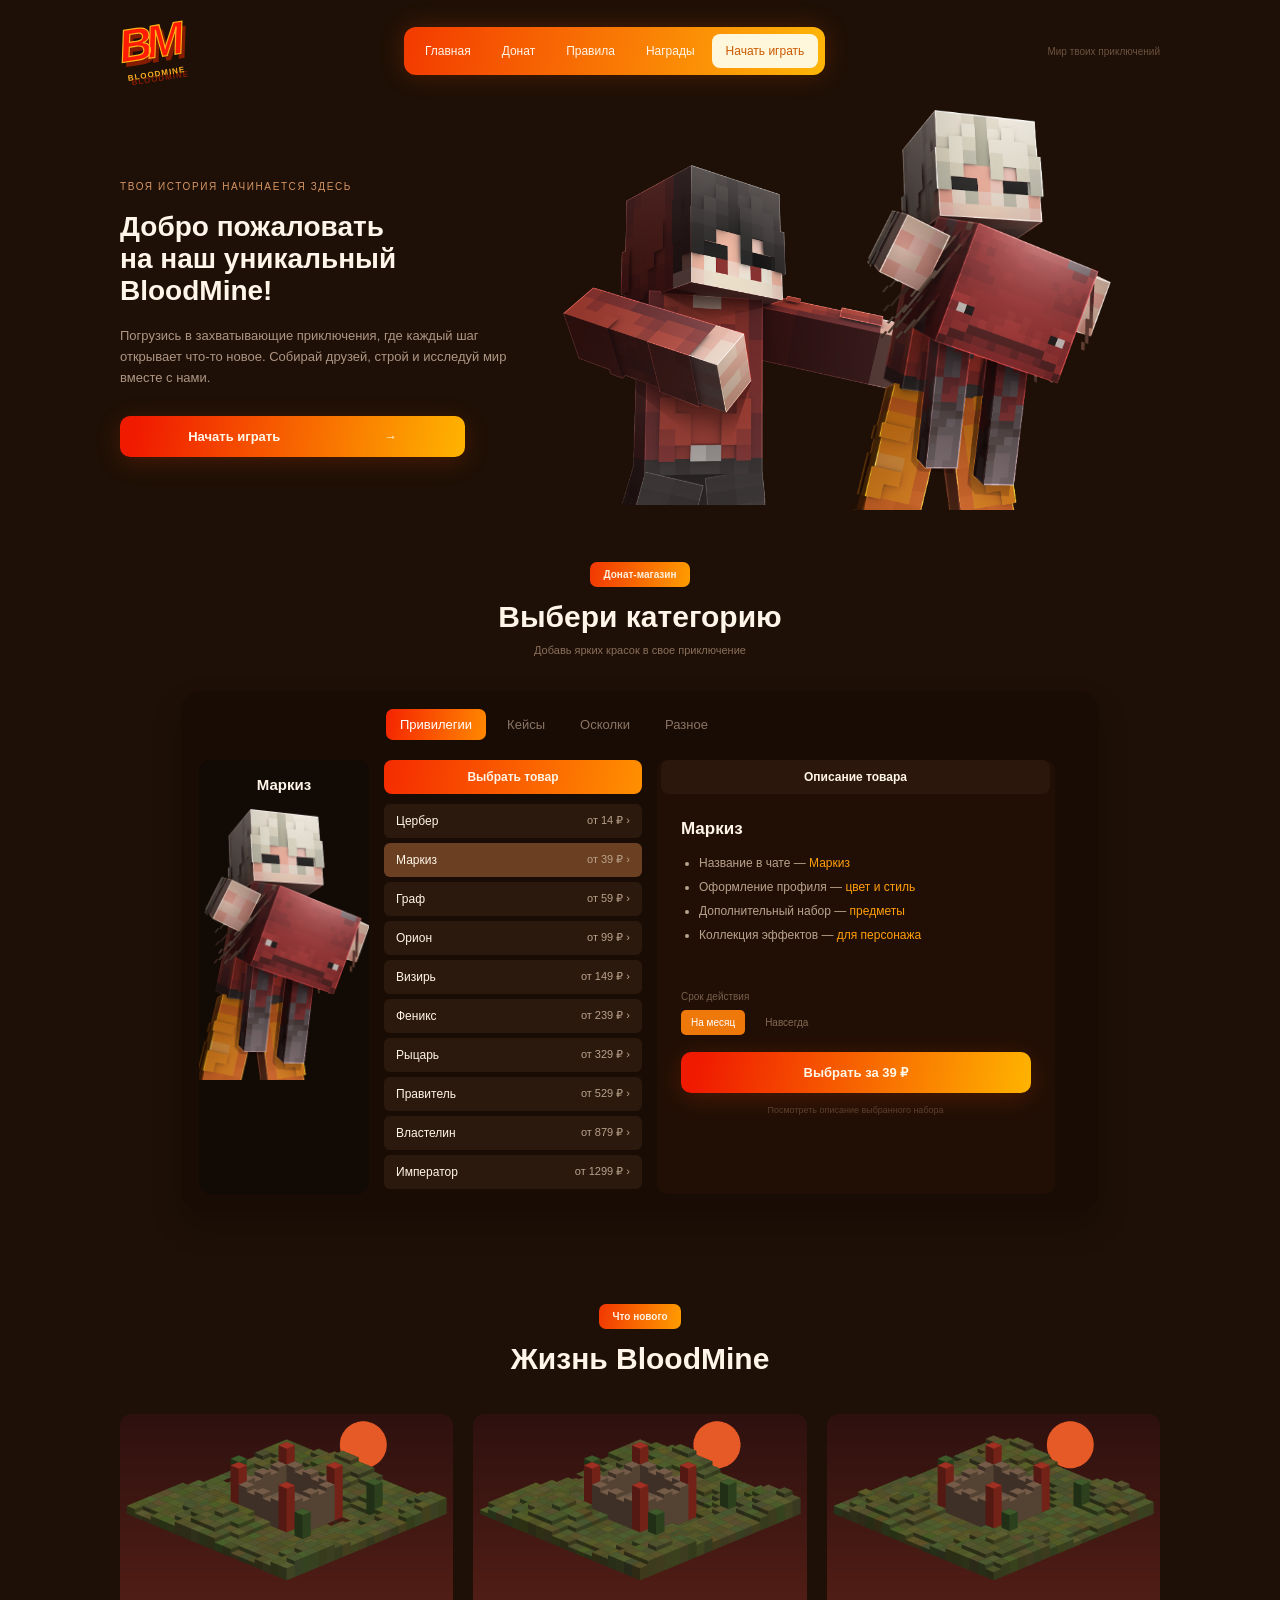
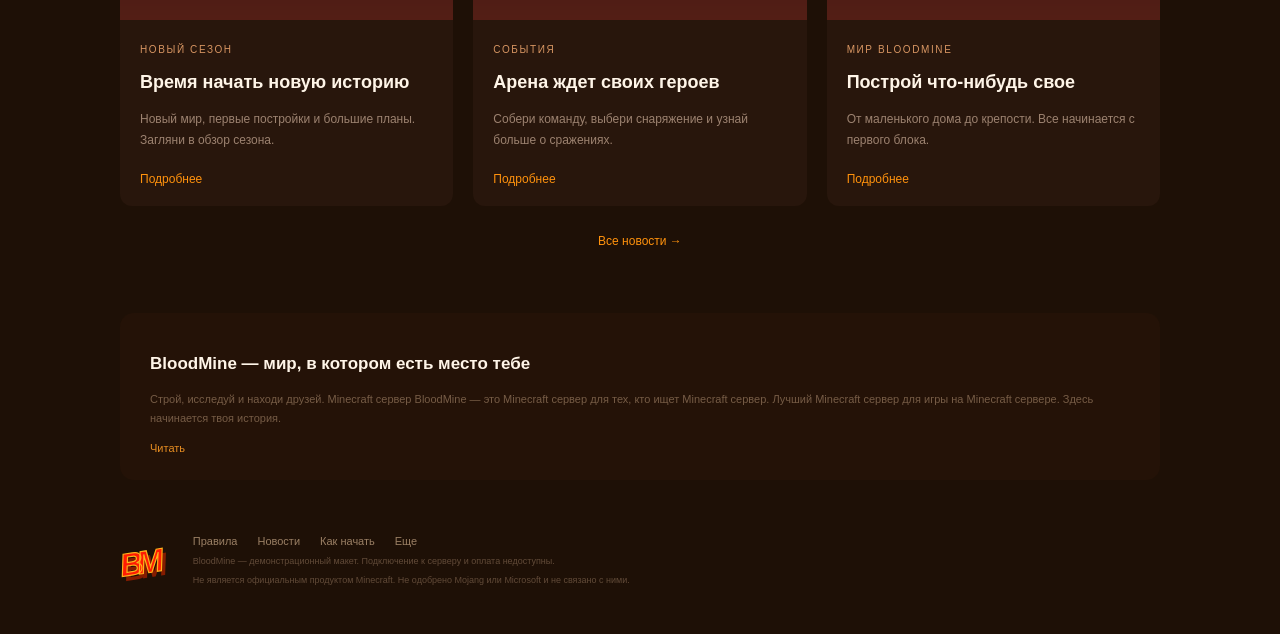
==== commit 7101eb1b: "Поменял h2 на h1 и удалил components.css" ====
--- a/index.html
+++ b/index.html
@@ -7,7 +7,7 @@
   <meta name="keywords" content="minecraft, сервер, сервер майнкрафт, майнкрафт сервер, лучший сервер, донат, minecraft сервер">
   <script src="assets/js/catalog.js"></script>
   <script src="assets/js/widgets.js"></script>
-  <link rel="stylesheet" href="assets/css/components.css">
+
   <link rel="stylesheet" href="assets/css/styles.css">
 </head>
 <body>
@@ -20,7 +20,7 @@
       <div class="header-note">Мир твоих приключений</div>
     </div>
     <div class="hero wrap">
-      <div class="hero-copy"><span class="eyebrow">Твоя история начинается здесь</span><h2>Добро пожаловать<br>на наш уникальный<br><span>BloodMine!</span></h2>
+      <div class="hero-copy"><span class="eyebrow">Твоя история начинается здесь</span><h1>Добро пожаловать<br>на наш уникальный<br><span>BloodMine!</span></h1>
       <p>Погрузись в захватывающие приключения, где каждый шаг открывает что-то новое. Собирай друзей, строй и исследуй мир вместе с нами.</p>
       <a class="orange hero-button" href="how-to-play.html">Начать играть <span>→</span></a></div>
       <div class="hero-players"><img class="hero-back" src="assets/images/hero-secondary.png"><img class="hero-front" src="assets/images/player.png"></div>
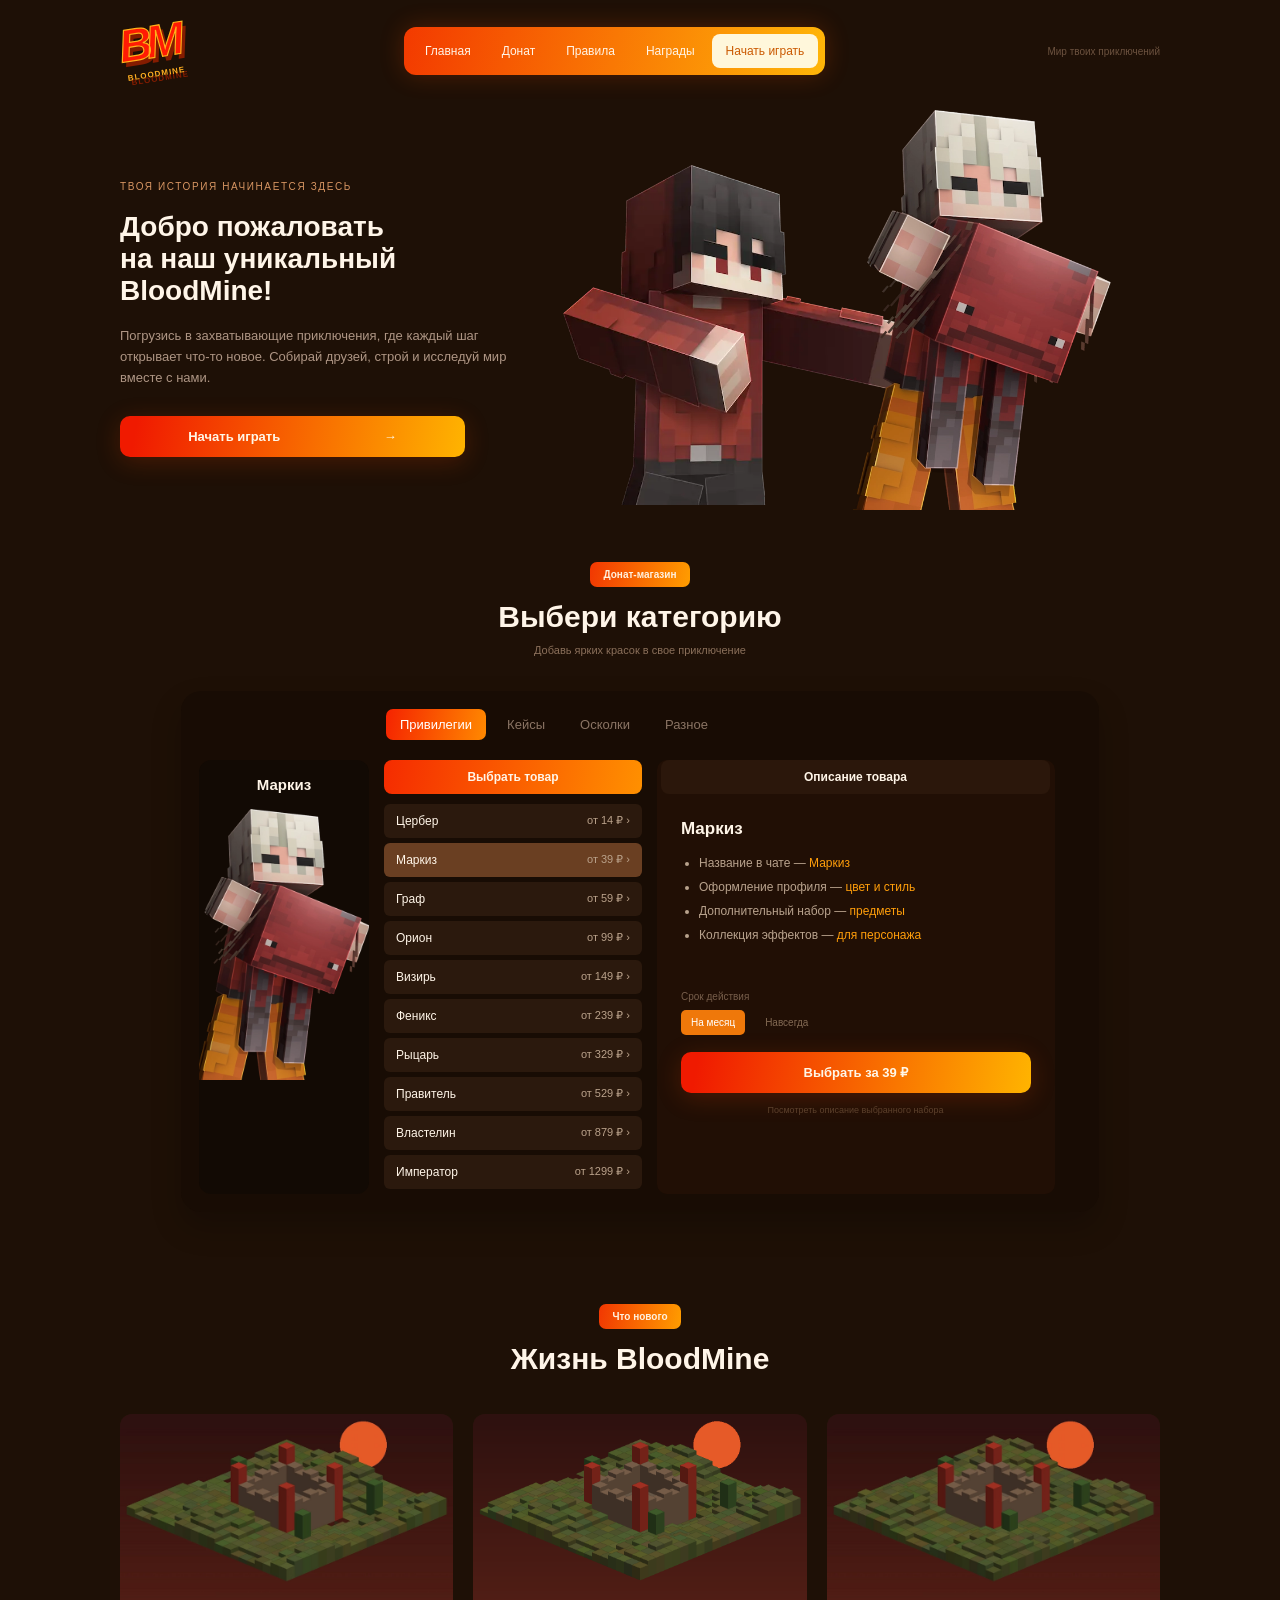
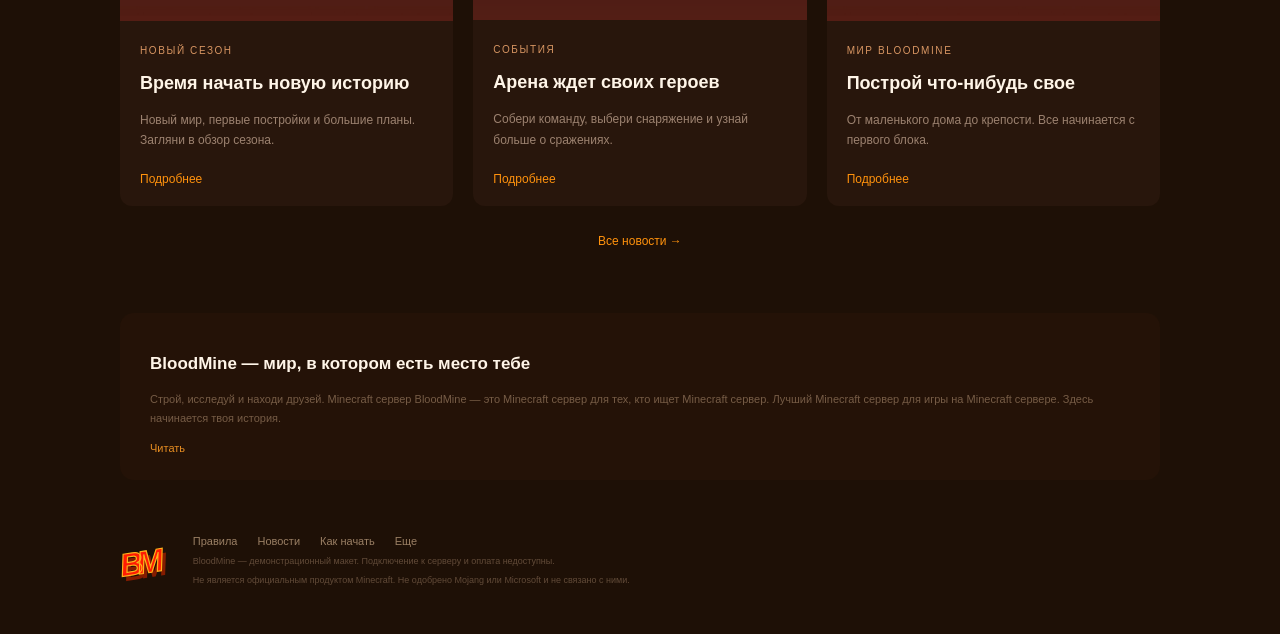
==== commit 6c3ea332: "Оптимизировал фото" ====
--- a/index.html
+++ b/index.html
@@ -23,22 +23,22 @@
       <div class="hero-copy"><span class="eyebrow">Твоя история начинается здесь</span><h1>Добро пожаловать<br>на наш уникальный<br><span>BloodMine!</span></h1>
       <p>Погрузись в захватывающие приключения, где каждый шаг открывает что-то новое. Собирай друзей, строй и исследуй мир вместе с нами.</p>
       <a class="orange hero-button" href="how-to-play.html">Начать играть <span>→</span></a></div>
-      <div class="hero-players"><img class="hero-back" src="assets/images/hero-secondary.png"><img class="hero-front" src="assets/images/player.png"></div>
+      <div class="hero-players"><img class="hero-back" src="assets/ImagesWeb/hero-secondary.webp"><img class="hero-front" src="assets/ImagesWeb/player.webp"></div>
     </div>
     <div class="shop-section wrap" id="shop">
       <div class="section-title"><span class="pill">Донат-магазин</span><h2>Выбери категорию</h2><p>Добавь ярких красок в свое приключение</p></div>
       <div class="store">
         <div class="tabs"><div class="tab active" data-category="ranks" onclick="setCategory('ranks')">Привилегии</div><div class="tab" data-category="cases" onclick="setCategory('cases')">Кейсы</div><div class="tab" data-category="shards" onclick="setCategory('shards')">Осколки</div><div class="tab" data-category="other" onclick="setCategory('other')">Разное</div></div>
-        <div class="store-body"><div class="store-preview"><h4 id="preview-name">Маркиз</h4><img id="preview-image" src="assets/images/player.png"></div>
+        <div class="store-body"><div class="store-preview"><h4 id="preview-name">Маркиз</h4><img id="preview-image" src="assets/ImagesWeb/player.webp"></div>
           <div class="product-column"><div class="column-heading">Выбрать товар</div><div id="product-list"></div></div>
           <div class="description-column"><div class="column-heading secondary">Описание товара</div><h4 id="product-name">Маркиз</h4><div id="product-description"></div><div class="term-label">Срок действия</div><div class="terms"><span class="selected" onclick="setTerm(this,'На месяц')">На месяц</span><span onclick="setTerm(this,'Навсегда')">Навсегда</span></div><button id="choose-product" class="orange" onclick="selectProduct()">Выбрать за 39 ₽</button><p class="fineprint">Посмотреть описание выбранного набора</p></div>
         </div>
       </div>
     </div>
     <div class="wrap news-section"><div class="section-title"><span class="pill">Что нового</span><h2>Жизнь BloodMine</h2></div><div class="news-grid">
-        <div class="news-card"><img src="assets/images/season.png"><div class="news-copy"><span class="eyebrow">Новый сезон</span><h4>Время начать новую историю</h4><p>Новый мир, первые постройки и большие планы. Загляни в обзор сезона.</p><a href="article.html">Подробнее</a></div></div>
+        <div class="news-card"><img src="assets/ImagesWeb/season.webp"><div class="news-copy"><span class="eyebrow">Новый сезон</span><h4>Время начать новую историю</h4><p>Новый мир, первые постройки и большие планы. Загляни в обзор сезона.</p><a href="article.html">Подробнее</a></div></div>
         <div class="news-card"><img src="assets/images/arena.png"><div class="news-copy"><span class="eyebrow">События</span><h4>Арена ждет своих героев</h4><p>Собери команду, выбери снаряжение и узнай больше о сражениях.</p><a href="article.html">Подробнее</a></div></div>
-        <div class="news-card"><img src="assets/images/world.png"><div class="news-copy"><span class="eyebrow">Мир BloodMine</span><h4>Построй что-нибудь свое</h4><p>От маленького дома до крепости. Все начинается с первого блока.</p><a href="article.html">Подробнее</a></div></div>
+        <div class="news-card"><img src="assets/ImagesWeb/world.webp"><div class="news-copy"><span class="eyebrow">Мир BloodMine</span><h4>Построй что-нибудь свое</h4><p>От маленького дома до крепости. Все начинается с первого блока.</p><a href="article.html">Подробнее</a></div></div>
       </div><a class="text-link" href="news.html">Все новости →</a></div>
     <div class="wrap about"><h4>BloodMine — мир, в котором есть место тебе</h4><p>Строй, исследуй и находи друзей. Minecraft сервер BloodMine — это Minecraft сервер для тех, кто ищет Minecraft сервер. Лучший Minecraft сервер для игры на Minecraft сервере. Здесь начинается твоя история.</p><a href="rules.html">Читать</a></div>
     <div class="footer wrap">
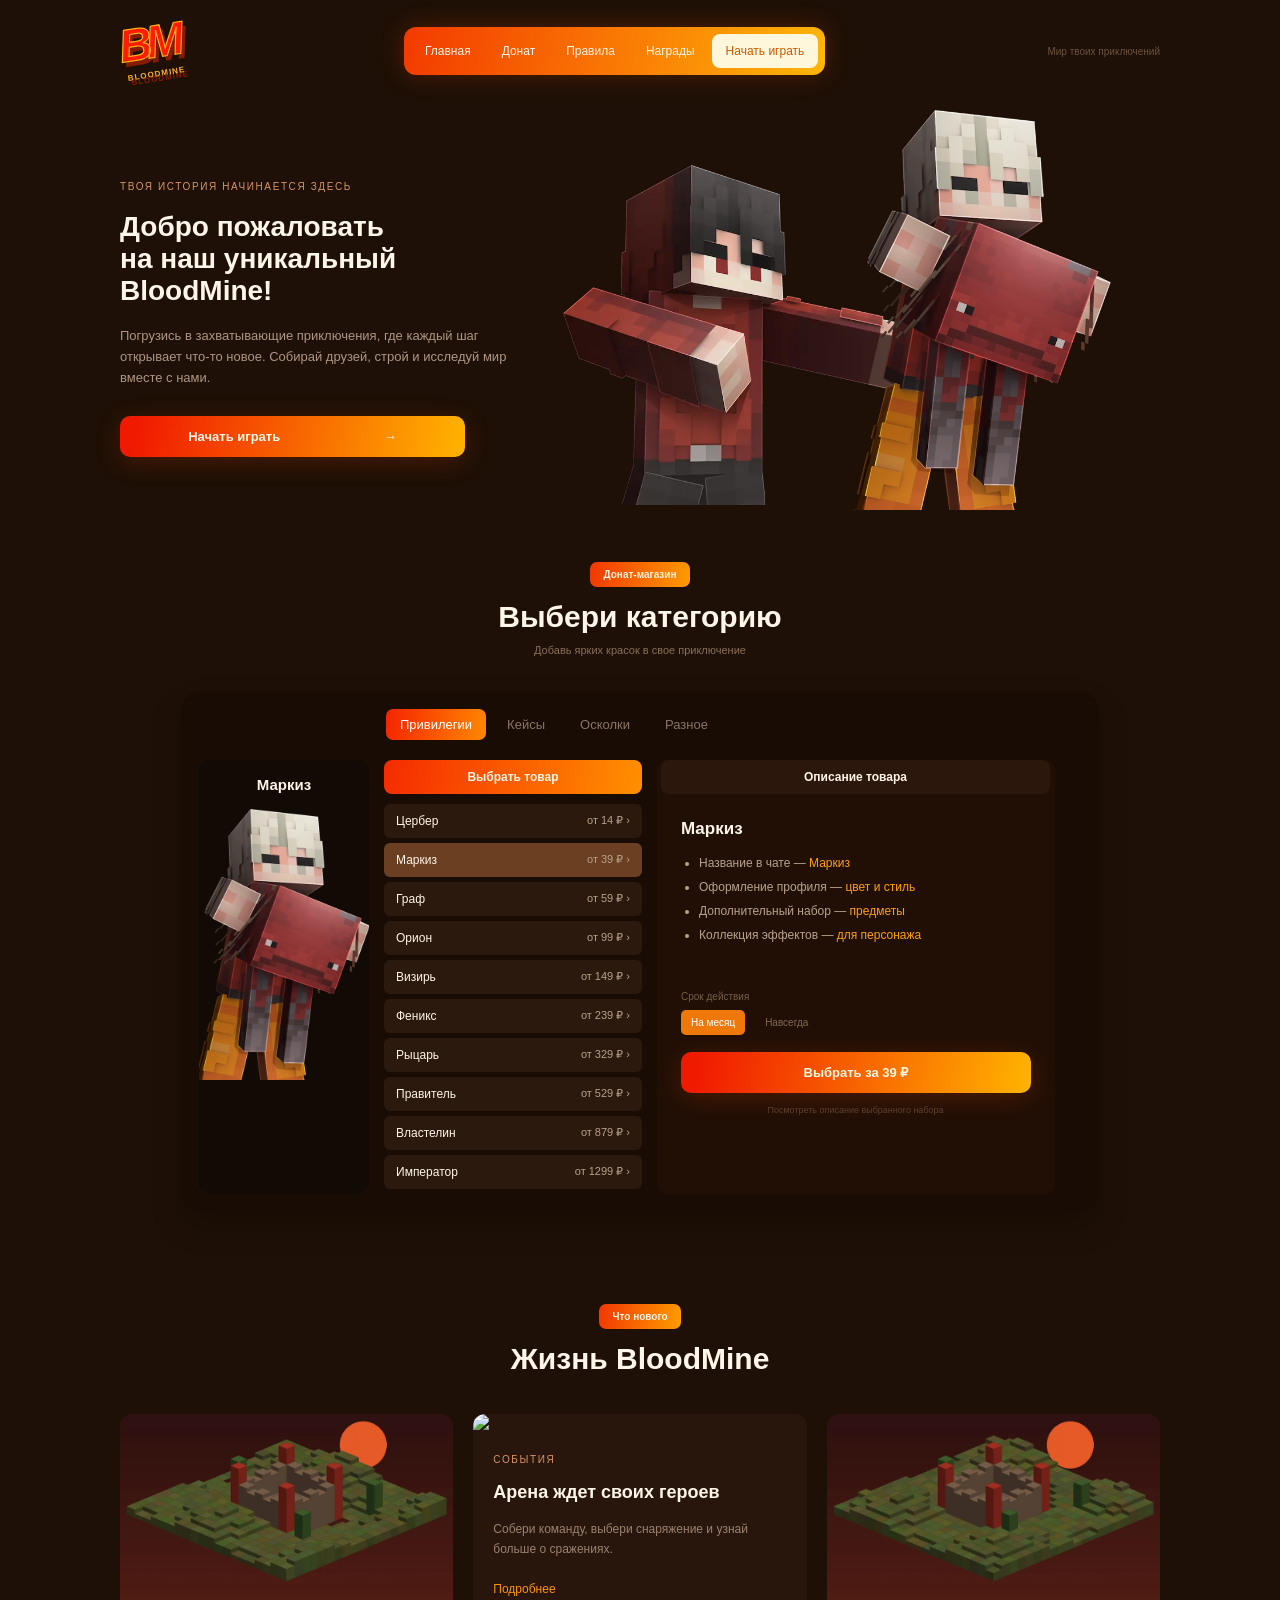
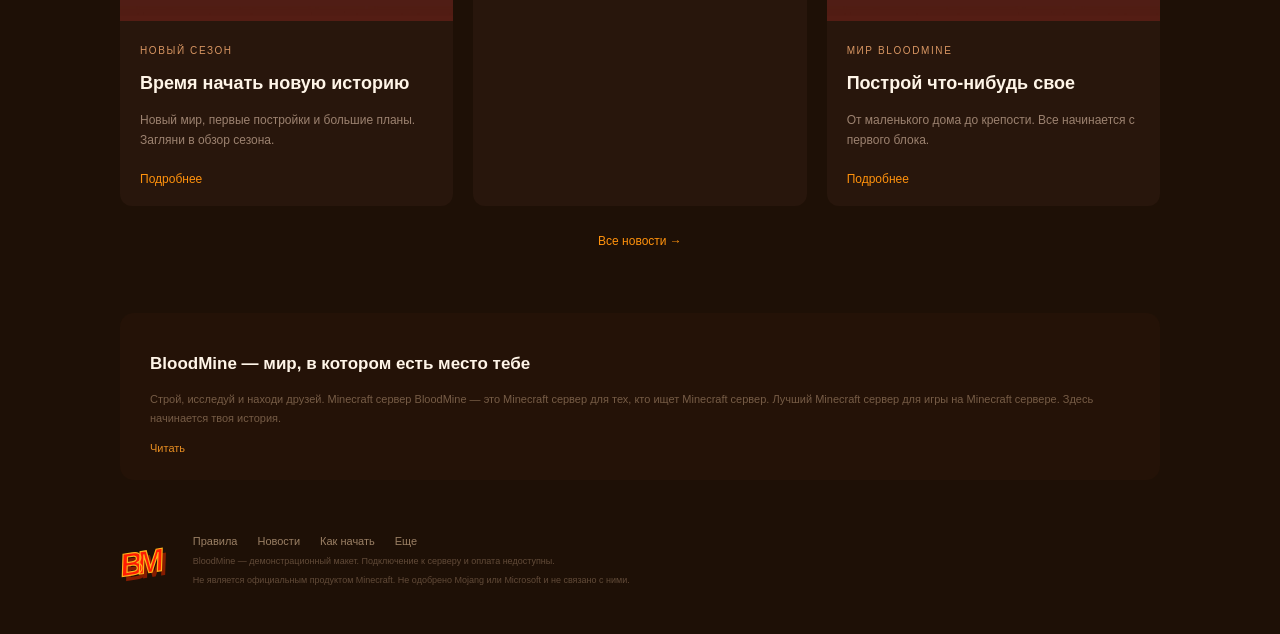
==== commit 3880978d: "Оптимизировал arena фото" ====
--- a/index.html
+++ b/index.html
@@ -37,7 +37,7 @@
     </div>
     <div class="wrap news-section"><div class="section-title"><span class="pill">Что нового</span><h2>Жизнь BloodMine</h2></div><div class="news-grid">
         <div class="news-card"><img src="assets/ImagesWeb/season.webp"><div class="news-copy"><span class="eyebrow">Новый сезон</span><h4>Время начать новую историю</h4><p>Новый мир, первые постройки и большие планы. Загляни в обзор сезона.</p><a href="article.html">Подробнее</a></div></div>
-        <div class="news-card"><img src="assets/images/arena.png"><div class="news-copy"><span class="eyebrow">События</span><h4>Арена ждет своих героев</h4><p>Собери команду, выбери снаряжение и узнай больше о сражениях.</p><a href="article.html">Подробнее</a></div></div>
+        <div class="news-card"><img src="assets/ImagesWeb/arena.webp"><div class="news-copy"><span class="eyebrow">События</span><h4>Арена ждет своих героев</h4><p>Собери команду, выбери снаряжение и узнай больше о сражениях.</p><a href="article.html">Подробнее</a></div></div>
         <div class="news-card"><img src="assets/ImagesWeb/world.webp"><div class="news-copy"><span class="eyebrow">Мир BloodMine</span><h4>Построй что-нибудь свое</h4><p>От маленького дома до крепости. Все начинается с первого блока.</p><a href="article.html">Подробнее</a></div></div>
       </div><a class="text-link" href="news.html">Все новости →</a></div>
     <div class="wrap about"><h4>BloodMine — мир, в котором есть место тебе</h4><p>Строй, исследуй и находи друзей. Minecraft сервер BloodMine — это Minecraft сервер для тех, кто ищет Minecraft сервер. Лучший Minecraft сервер для игры на Minecraft сервере. Здесь начинается твоя история.</p><a href="rules.html">Читать</a></div>
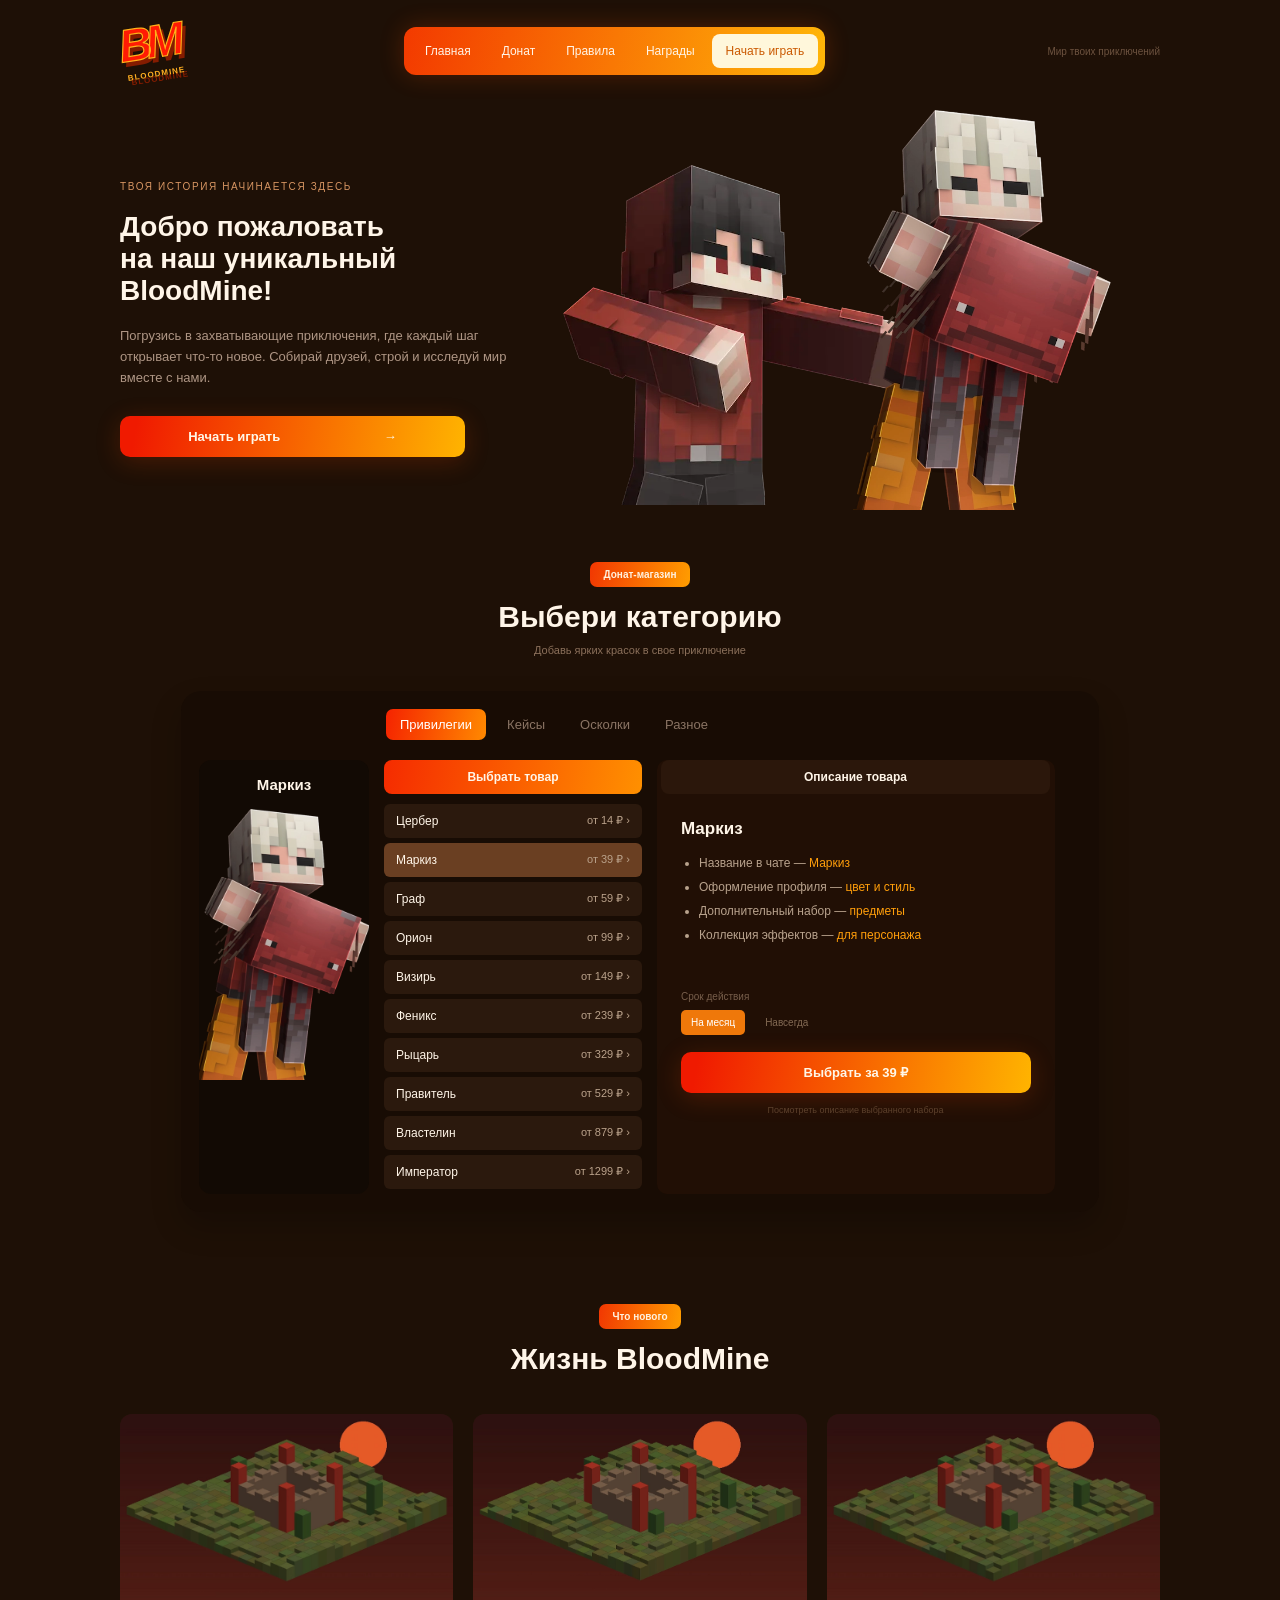
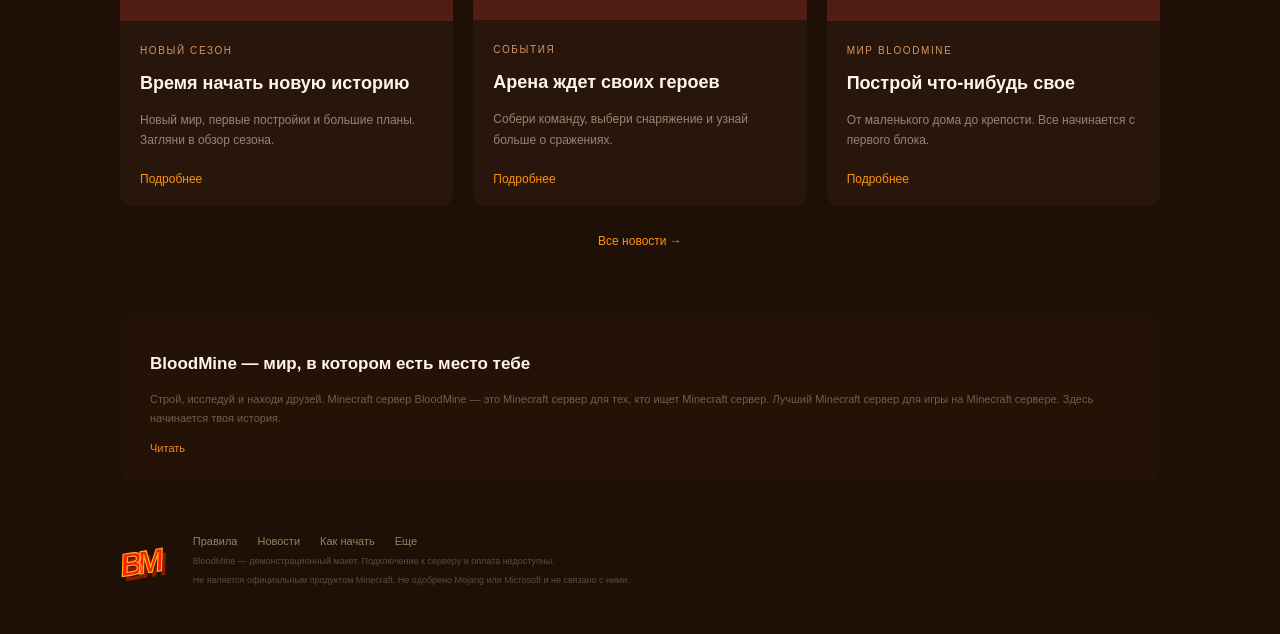
==== commit 3bacd467: "Испавил описание и поставил всем фото alt" ====
--- a/index.html
+++ b/index.html
@@ -2,11 +2,10 @@
 <html lang="ru">
 <head>
   <meta charset="UTF-8">
-  <title>Главная</title>
-  <meta name="description" content="Лучший Minecraft сервер. Minecraft сервер, играть Minecraft, сервер Minecraft, лучший сервер.">
+  <title>BloodMine — главная</title>
+  <meta name="description" content="Демонстрационный сайт BloodMine: знакомство с проектом, каталог привилегий, новости, правила и награды.">
   <meta name="keywords" content="minecraft, сервер, сервер майнкрафт, майнкрафт сервер, лучший сервер, донат, minecraft сервер">
-  <script src="assets/js/catalog.js"></script>
-  <script src="assets/js/widgets.js"></script>
+
 
   <link rel="stylesheet" href="assets/css/styles.css">
 </head>
@@ -23,22 +22,22 @@
       <div class="hero-copy"><span class="eyebrow">Твоя история начинается здесь</span><h1>Добро пожаловать<br>на наш уникальный<br><span>BloodMine!</span></h1>
       <p>Погрузись в захватывающие приключения, где каждый шаг открывает что-то новое. Собирай друзей, строй и исследуй мир вместе с нами.</p>
       <a class="orange hero-button" href="how-to-play.html">Начать играть <span>→</span></a></div>
-      <div class="hero-players"><img class="hero-back" src="assets/ImagesWeb/hero-secondary.webp"><img class="hero-front" src="assets/ImagesWeb/player.webp"></div>
+      <div class="hero-players"><img class="hero-back" src="assets/ImagesWeb/hero-secondary.webp" alt=""><img class="hero-front" src="assets/ImagesWeb/player.webp" alt=""></div>
     </div>
     <div class="shop-section wrap" id="shop">
       <div class="section-title"><span class="pill">Донат-магазин</span><h2>Выбери категорию</h2><p>Добавь ярких красок в свое приключение</p></div>
       <div class="store">
         <div class="tabs"><div class="tab active" data-category="ranks" onclick="setCategory('ranks')">Привилегии</div><div class="tab" data-category="cases" onclick="setCategory('cases')">Кейсы</div><div class="tab" data-category="shards" onclick="setCategory('shards')">Осколки</div><div class="tab" data-category="other" onclick="setCategory('other')">Разное</div></div>
-        <div class="store-body"><div class="store-preview"><h4 id="preview-name">Маркиз</h4><img id="preview-image" src="assets/ImagesWeb/player.webp"></div>
+        <div class="store-body"><div class="store-preview"><h4 id="preview-name">Маркиз</h4><img id="preview-image" src="assets/ImagesWeb/player.webp" alt=""></div>
           <div class="product-column"><div class="column-heading">Выбрать товар</div><div id="product-list"></div></div>
           <div class="description-column"><div class="column-heading secondary">Описание товара</div><h4 id="product-name">Маркиз</h4><div id="product-description"></div><div class="term-label">Срок действия</div><div class="terms"><span class="selected" onclick="setTerm(this,'На месяц')">На месяц</span><span onclick="setTerm(this,'Навсегда')">Навсегда</span></div><button id="choose-product" class="orange" onclick="selectProduct()">Выбрать за 39 ₽</button><p class="fineprint">Посмотреть описание выбранного набора</p></div>
         </div>
       </div>
     </div>
     <div class="wrap news-section"><div class="section-title"><span class="pill">Что нового</span><h2>Жизнь BloodMine</h2></div><div class="news-grid">
-        <div class="news-card"><img src="assets/ImagesWeb/season.webp"><div class="news-copy"><span class="eyebrow">Новый сезон</span><h4>Время начать новую историю</h4><p>Новый мир, первые постройки и большие планы. Загляни в обзор сезона.</p><a href="article.html">Подробнее</a></div></div>
-        <div class="news-card"><img src="assets/ImagesWeb/arena.webp"><div class="news-copy"><span class="eyebrow">События</span><h4>Арена ждет своих героев</h4><p>Собери команду, выбери снаряжение и узнай больше о сражениях.</p><a href="article.html">Подробнее</a></div></div>
-        <div class="news-card"><img src="assets/ImagesWeb/world.webp"><div class="news-copy"><span class="eyebrow">Мир BloodMine</span><h4>Построй что-нибудь свое</h4><p>От маленького дома до крепости. Все начинается с первого блока.</p><a href="article.html">Подробнее</a></div></div>
+        <div class="news-card"><img src="assets/ImagesWeb/season.webp" alt="Игровой мир Minecraft — иллюстрация нового сезона"><div class="news-copy"><span class="eyebrow">Новый сезон</span><h4>Время начать новую историю</h4><p>Новый мир, первые постройки и большие планы. Загляни в обзор сезона.</p><a href="article.html">Подробнее</a></div></div>
+        <div class="news-card"><img src="assets/ImagesWeb/arena.webp" alt="Арена в Minecraft"><div class="news-copy"><span class="eyebrow">События</span><h4>Арена ждет своих героев</h4><p>Собери команду, выбери снаряжение и узнай больше о сражениях.</p><a href="article.html">Подробнее</a></div></div>
+        <div class="news-card"><img src="assets/ImagesWeb/world.webp" alt="Мир Minecraft — иллюстрация к материалу о строительстве"><div class="news-copy"><span class="eyebrow">Мир BloodMine</span><h4>Построй что-нибудь свое</h4><p>От маленького дома до крепости. Все начинается с первого блока.</p><a href="article.html">Подробнее</a></div></div>
       </div><a class="text-link" href="news.html">Все новости →</a></div>
     <div class="wrap about"><h4>BloodMine — мир, в котором есть место тебе</h4><p>Строй, исследуй и находи друзей. Minecraft сервер BloodMine — это Minecraft сервер для тех, кто ищет Minecraft сервер. Лучший Minecraft сервер для игры на Minecraft сервере. Здесь начинается твоя история.</p><a href="rules.html">Читать</a></div>
     <div class="footer wrap">
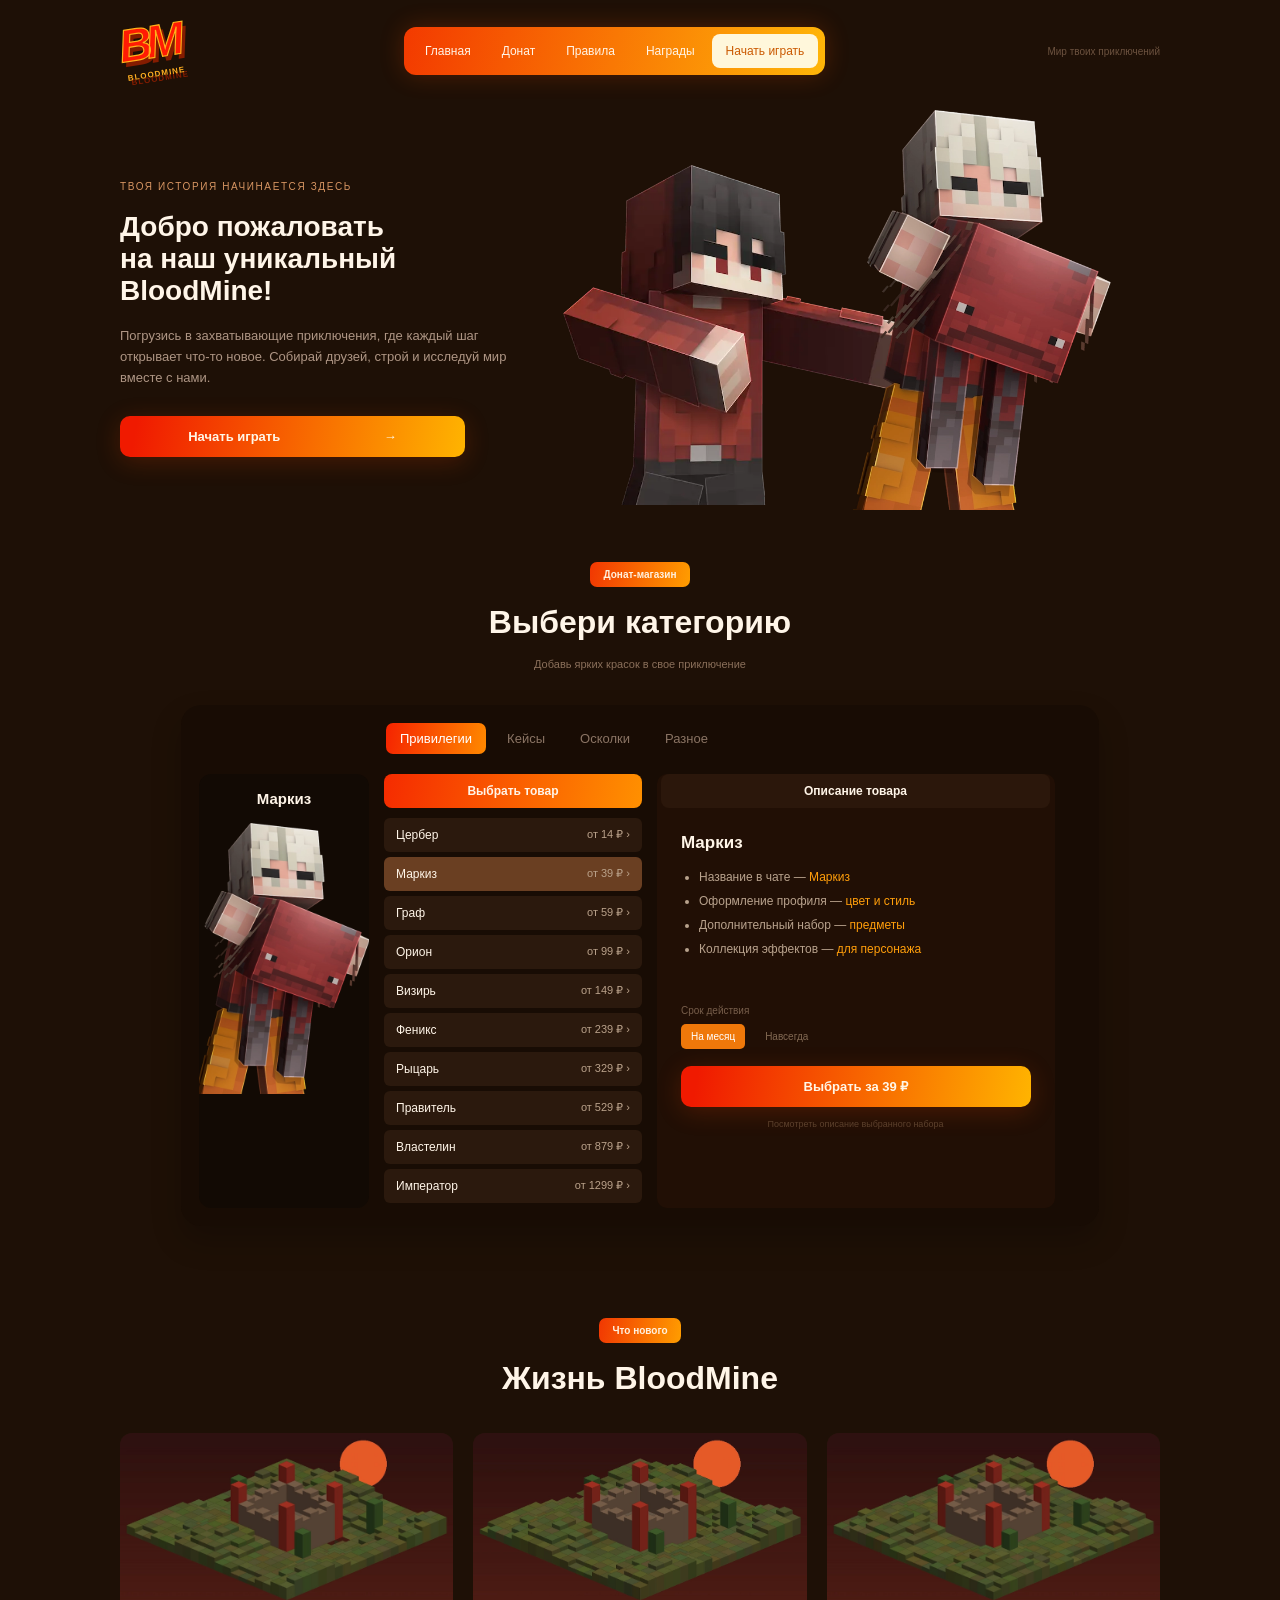
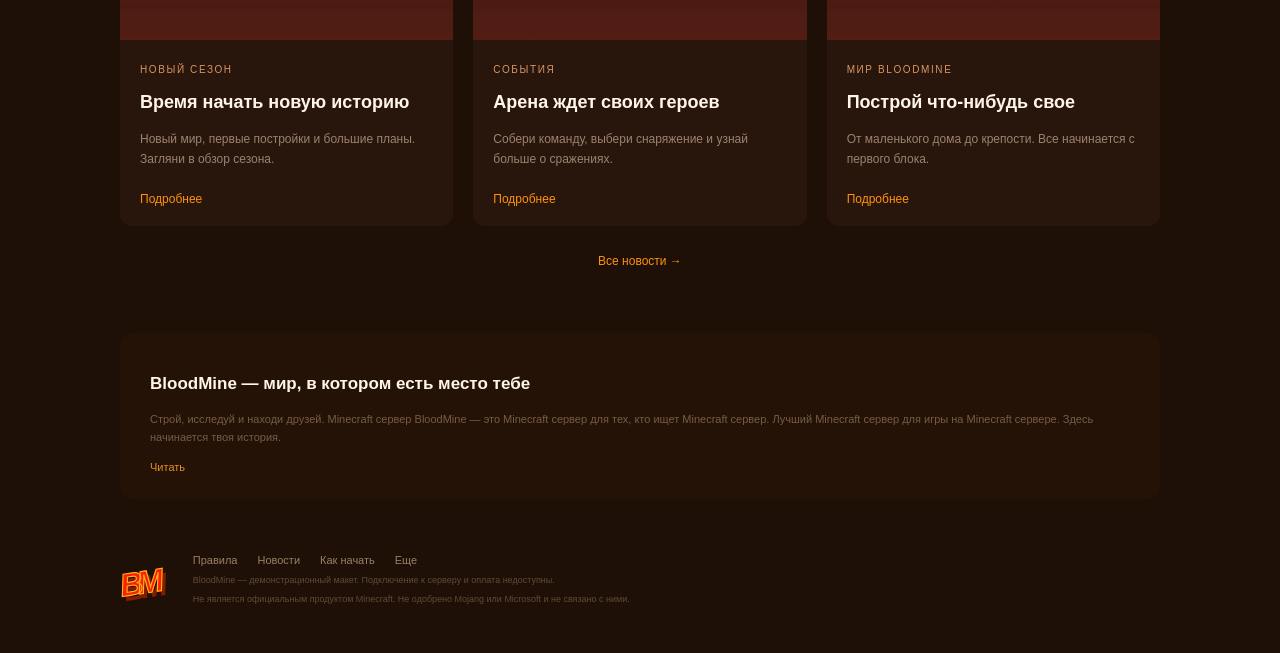
==== commit 08eeced7: "Удалил ненужные стили" ====
--- a/index.html
+++ b/index.html
@@ -2,6 +2,7 @@
 <html lang="ru">
 <head>
   <meta charset="UTF-8">
+  <meta name="viewport" content="width=device-width, initial-scale=1">
   <title>BloodMine — главная</title>
   <meta name="description" content="Демонстрационный сайт BloodMine: знакомство с проектом, каталог привилегий, новости, правила и награды.">
   <meta name="keywords" content="minecraft, сервер, сервер майнкрафт, майнкрафт сервер, лучший сервер, донат, minecraft сервер">
@@ -22,13 +23,13 @@
       <div class="hero-copy"><span class="eyebrow">Твоя история начинается здесь</span><h1>Добро пожаловать<br>на наш уникальный<br><span>BloodMine!</span></h1>
       <p>Погрузись в захватывающие приключения, где каждый шаг открывает что-то новое. Собирай друзей, строй и исследуй мир вместе с нами.</p>
       <a class="orange hero-button" href="how-to-play.html">Начать играть <span>→</span></a></div>
-      <div class="hero-players"><img class="hero-back" src="assets/ImagesWeb/hero-secondary.webp" alt=""><img class="hero-front" src="assets/ImagesWeb/player.webp" alt=""></div>
+      <div class="hero-players"><img class="hero-back" src="assets/ImagesWeb/hero-secondary.webp" alt="hero-secondary.webp"><img class="hero-front" src="assets/ImagesWeb/player.webp" alt="player.webp"></div>
     </div>
     <div class="shop-section wrap" id="shop">
       <div class="section-title"><span class="pill">Донат-магазин</span><h2>Выбери категорию</h2><p>Добавь ярких красок в свое приключение</p></div>
       <div class="store">
         <div class="tabs"><div class="tab active" data-category="ranks" onclick="setCategory('ranks')">Привилегии</div><div class="tab" data-category="cases" onclick="setCategory('cases')">Кейсы</div><div class="tab" data-category="shards" onclick="setCategory('shards')">Осколки</div><div class="tab" data-category="other" onclick="setCategory('other')">Разное</div></div>
-        <div class="store-body"><div class="store-preview"><h4 id="preview-name">Маркиз</h4><img id="preview-image" src="assets/ImagesWeb/player.webp" alt=""></div>
+        <div class="store-body"><div class="store-preview"><h4 id="preview-name">Маркиз</h4><img id="preview-image" src="assets/ImagesWeb/player.webp" alt="player.webp"></div>
           <div class="product-column"><div class="column-heading">Выбрать товар</div><div id="product-list"></div></div>
           <div class="description-column"><div class="column-heading secondary">Описание товара</div><h4 id="product-name">Маркиз</h4><div id="product-description"></div><div class="term-label">Срок действия</div><div class="terms"><span class="selected" onclick="setTerm(this,'На месяц')">На месяц</span><span onclick="setTerm(this,'Навсегда')">Навсегда</span></div><button id="choose-product" class="orange" onclick="selectProduct()">Выбрать за 39 ₽</button><p class="fineprint">Посмотреть описание выбранного набора</p></div>
         </div>
@@ -47,7 +48,6 @@
       <p>Не является официальным продуктом Minecraft. Не одобрено Mojang или Microsoft и не связано с ними.</p></div>
     </div>
     <div class="overlay" id="dialog"><div class="modal"><div class="modal-close" onclick="closeDialog()">×</div><div class="pill">BloodMine</div><h2 id="dialog-title">Информация</h2><p id="dialog-text"></p><button class="orange" onclick="closeDialog()">Понятно</button></div></div>
-    <div class="toast" id="toast"></div>
     <script src="assets/js/app.js"></script><script src="assets/js/effects.js"></script>
 </body>
 </html>
--- a/assets/css/styles.css
+++ b/assets/css/styles.css
@@ -8,7 +8,7 @@
 
 body {
     margin: 0;
-    min-width: 1100px;
+
     color: #fff5e8;
     background: #1e1006;
     font-family: "Trebuchet MS", Arial, sans-serif;
@@ -119,14 +119,8 @@
     font-weight: 900;
 }
 
-.hero h2 {
-    font-size: 40px;
-    letter-spacing: -.8px;
-}
-
-.hero h2 span {
-    color: #fff7e8;
-}
+
+
 
 .hero p {
     width: 390px;
@@ -183,10 +177,7 @@
     font-weight: bold;
 }
 
-.section-title h2 {
-    margin: 14px 0 10px;
-    font-size: 30px;
-}
+
 
 .section-title p {
     color: #8a6f5a;
@@ -659,9 +650,6 @@
     border-radius: 16px;
 }
 
-.news-wide img {
-    width: 360px;
-}
 
 .news-wide p {
     color: #a88b72;
@@ -685,10 +673,7 @@
     margin: 0 0 35px;
 }
 
-.article-page h2 {
-    font-size: 38px;
-    margin: 20px 0;
-}
+
 
 .article-meta {
     color: #71553f;
@@ -774,24 +759,12 @@
     margin-top: 20px;
 }
 
-.toast {
-    position: fixed;
-    bottom: 25px;
-    left: 45%;
-    background: #b64a09;
-    padding: 14px 30px;
-    border-radius: 8px;
-    display: none;
-}
-
-.hero-players {
-    height: 410px;
-    top: 8px;
-}
+
 
 .hero-players img {
     position: absolute;
     width: auto;
+    
 }
 
 .hero-back {
@@ -811,3 +784,65 @@
     max-height: 300px;
     object-fit: contain;
 }
+
+
+
+
+/* Mobile font sizes: 150% */
+@media (max-width: 768px) {
+    body { font-size: 21px; }
+    .logo { font-size: 69px; }
+    .logo span { font-size: 12px; }
+    .nav a { font-size: 18px; }
+    .header-note { font-size: 15px; }
+    .eyebrow { font-size: 15px; }
+
+    .hero p { font-size: 19.5px; }
+    .orange { font-size: 19.5px; }
+    .pill { font-size: 15px; }
+
+    .section-title p { font-size: 16.5px; }
+    .tab { font-size: 19.5px; }
+    h4 { font-size: 25.5px; }
+    .store-preview h4 { font-size: 22.5px; }
+    .column-heading { font-size: 18px; }
+    .product-row { font-size: 18px; }
+    .product-price { font-size: 16.5px; }
+    .description-column h4 { font-size: 25.5px; }
+    .description-column ul { font-size: 18px; }
+    .term-label { font-size: 15px; }
+    .terms { font-size: 15px; }
+    .fineprint { font-size: 13.5px; }
+    .news-copy h4 { font-size: 27px; }
+    .news-copy p { font-size: 18px; }
+    .news-copy a,.text-link { font-size: 18px; }
+    .about p { font-size: 16.5px; }
+    .about a { font-size: 16.5px; }
+    .small-logo { font-size: 48px; }
+    .footer-links { font-size: 16.5px; }
+    .footer p { font-size: 13.5px; }
+    .rules-intro { font-size: 18px; }
+    .rule-heading { font-size: 19.5px; }
+    .rule-heading b { font-size: 27px; }
+    .rule-content { font-size: 18px; }
+    .bottom-help p { font-size: 18px; }
+    .reward-number { font-size: 16.5px; }
+    .reward-card p { font-size: 16.5px; }
+    .reward-banner p { font-size: 18px; }
+    .reward-banner a { font-size: 18px; }
+    .guide-step>span { font-size: 16.5px; }
+    .guide-step p { font-size: 18px; }
+    .guide-step a { font-size: 18px; }
+    .guide-note p { font-size: 18px; }
+    .news-wide p { font-size: 18px; }
+    .news-wide a { font-size: 18px; }
+    .breadcrumbs { font-size: 16.5px; }
+
+    .article-meta { font-size: 15px; }
+    .article-body { font-size: 21px; }
+    .article-body h4 { font-size: 33px; }
+    .article-bottom { font-size: 18px; }
+    .modal h2 { font-size: 39px; }
+    .modal p { font-size: 19.5px; }
+    .modal-close { font-size: 36px; }
+}
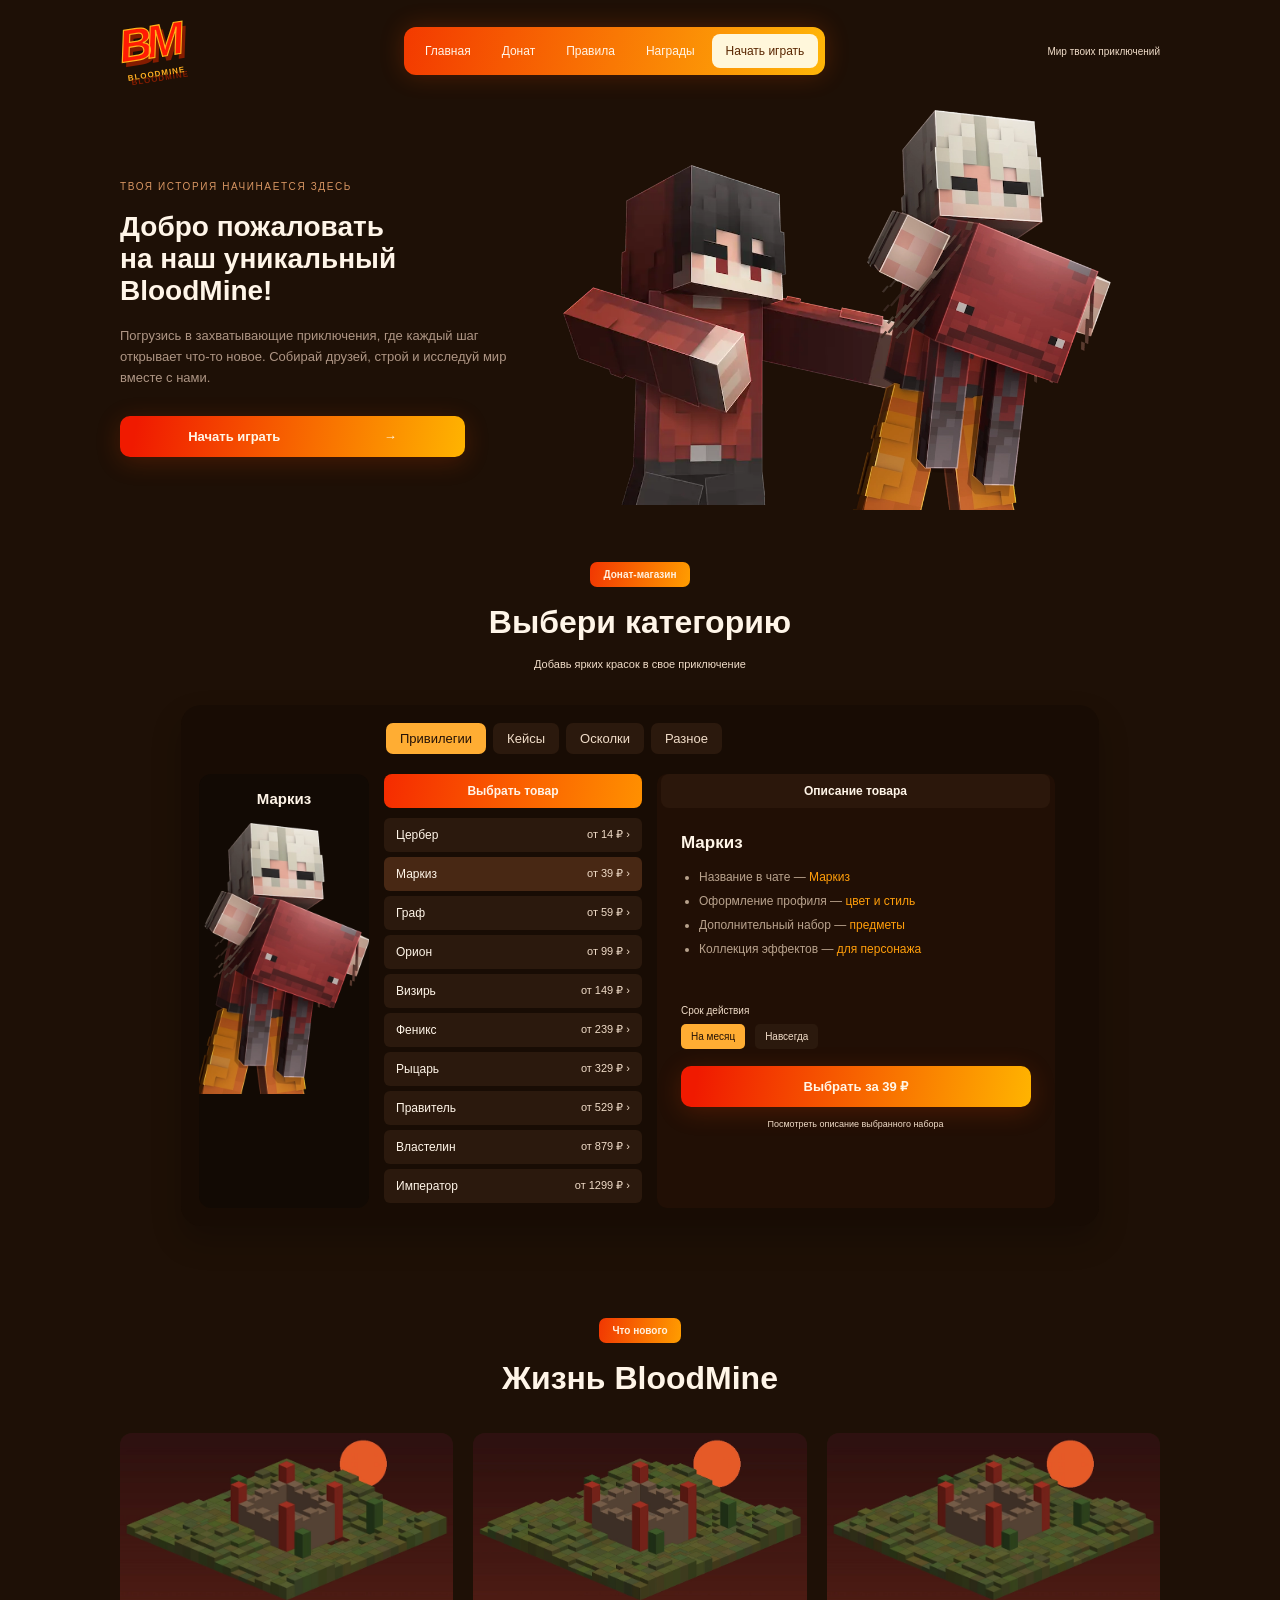
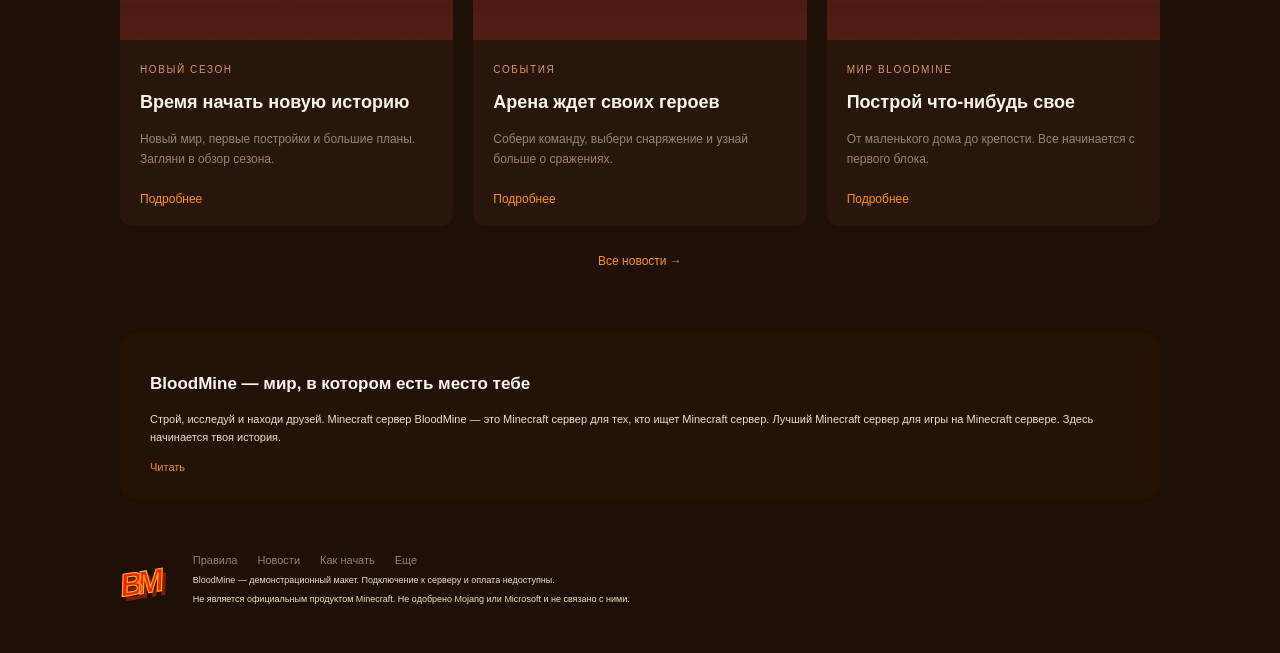
==== commit b6d4e9db: "Исправил загрузку страницы в мобильной версии" ====
--- a/index.html
+++ b/index.html
@@ -2,7 +2,7 @@
 <html lang="ru">
 <head>
   <meta charset="UTF-8">
-  <meta name="viewport" content="width=device-width, initial-scale=1">
+  <meta name="viewport" content="width=1100">
   <title>BloodMine — главная</title>
   <meta name="description" content="Демонстрационный сайт BloodMine: знакомство с проектом, каталог привилегий, новости, правила и награды.">
   <meta name="keywords" content="minecraft, сервер, сервер майнкрафт, майнкрафт сервер, лучший сервер, донат, minecraft сервер">
--- a/assets/css/styles.css
+++ b/assets/css/styles.css
@@ -789,7 +789,7 @@
 
 
 /* Mobile font sizes: 150% */
-@media (max-width: 768px) {
+@media (max-device-width: 768px) {
     body { font-size: 21px; }
     .logo { font-size: 69px; }
     .logo span { font-size: 12px; }
@@ -846,3 +846,44 @@
     .modal p { font-size: 19.5px; }
     .modal-close { font-size: 36px; }
 }
+
+/* Text contrast */
+.nav .nav-light {
+    color: #592600;
+    background: #fff7db;
+}
+.nav .nav-light:hover {
+    color: #592600;
+    background: #ffe5a3;
+}
+.header-note,
+.section-title p,
+.product-price,
+.term-label,
+.fineprint,
+.about p,
+.footer p {
+    color: #f0dcc8;
+}
+.tab,
+.terms span {
+    color: #f0dcc8;
+    background: #2b190d;
+}
+.tab:hover,
+.terms span:hover {
+    background: #482814;
+}
+.tab.active,
+.tab.active:hover,
+.terms .selected,
+.terms .selected:hover {
+    color: #241207;
+    background: #ffad33;
+}
+.product-row.chosen {
+    background: #482814;
+}
+.product-row.chosen:hover {
+    background: #55301b;
+}
